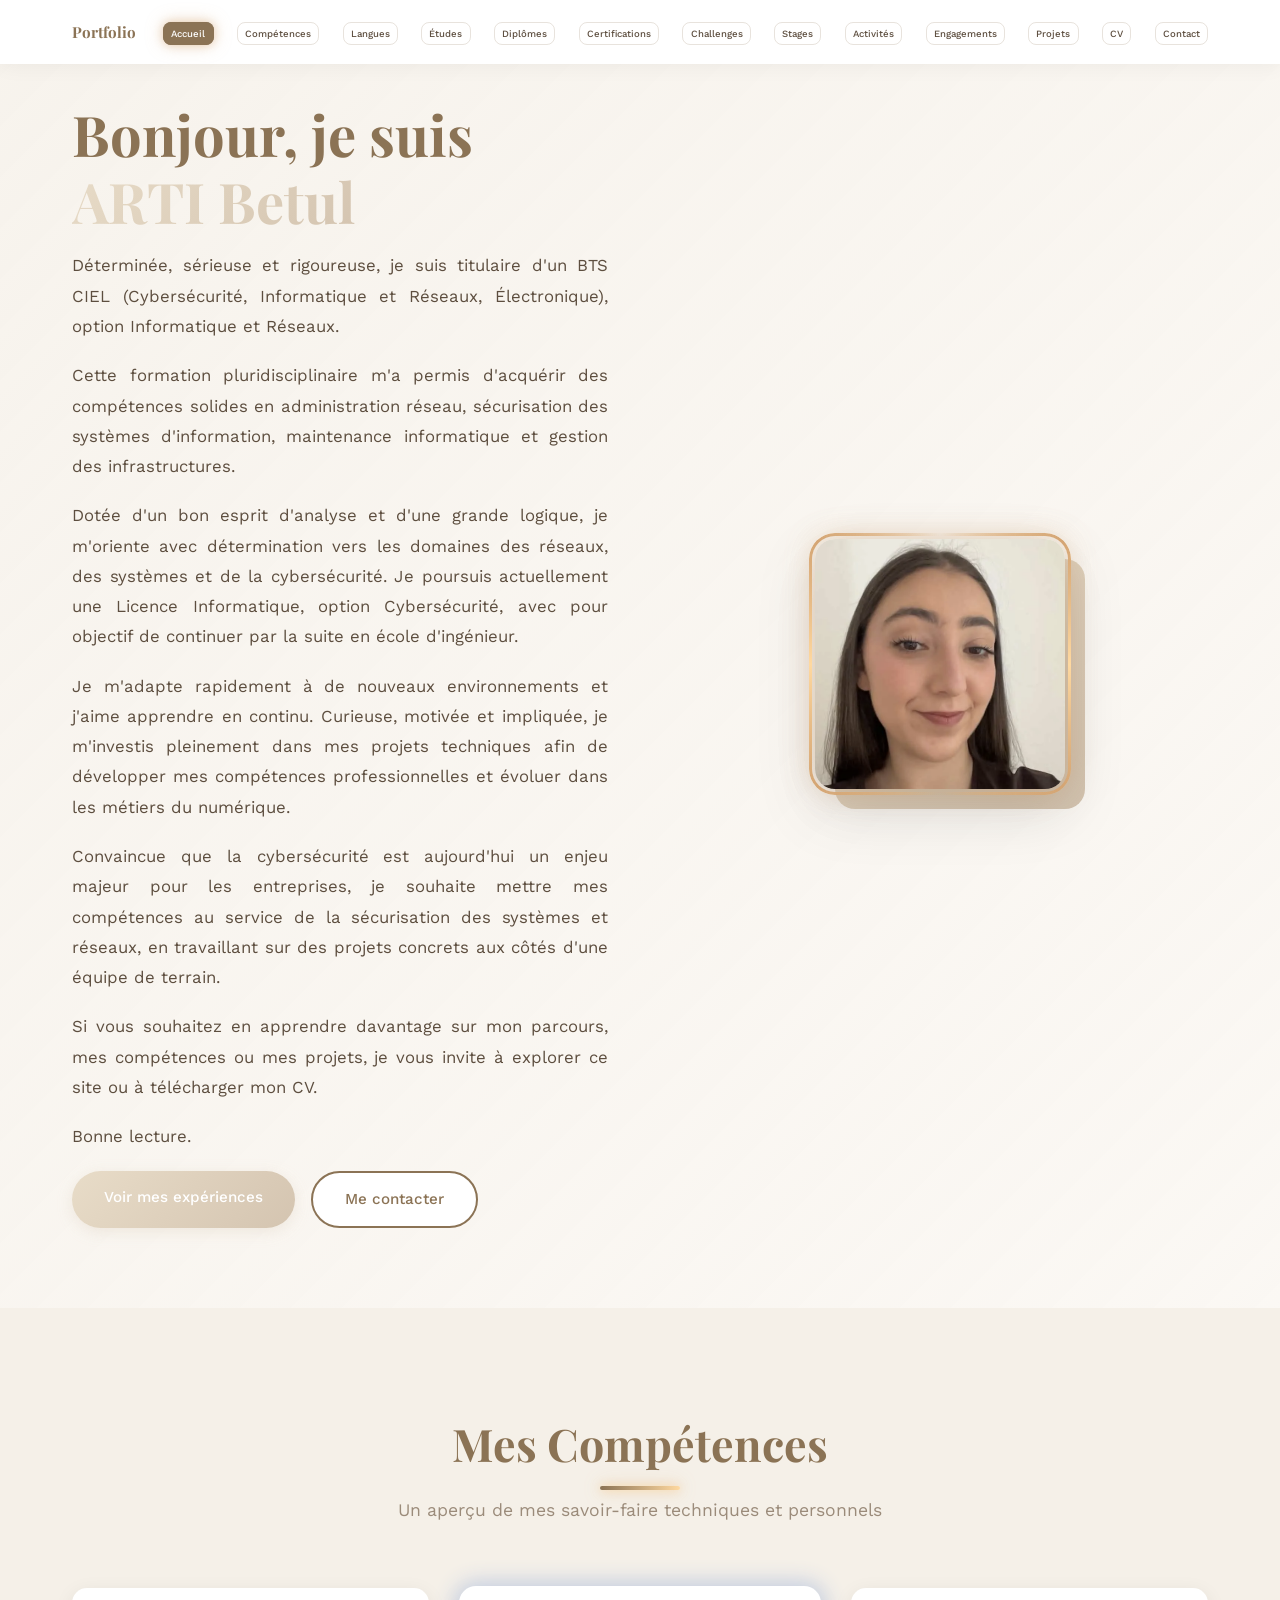
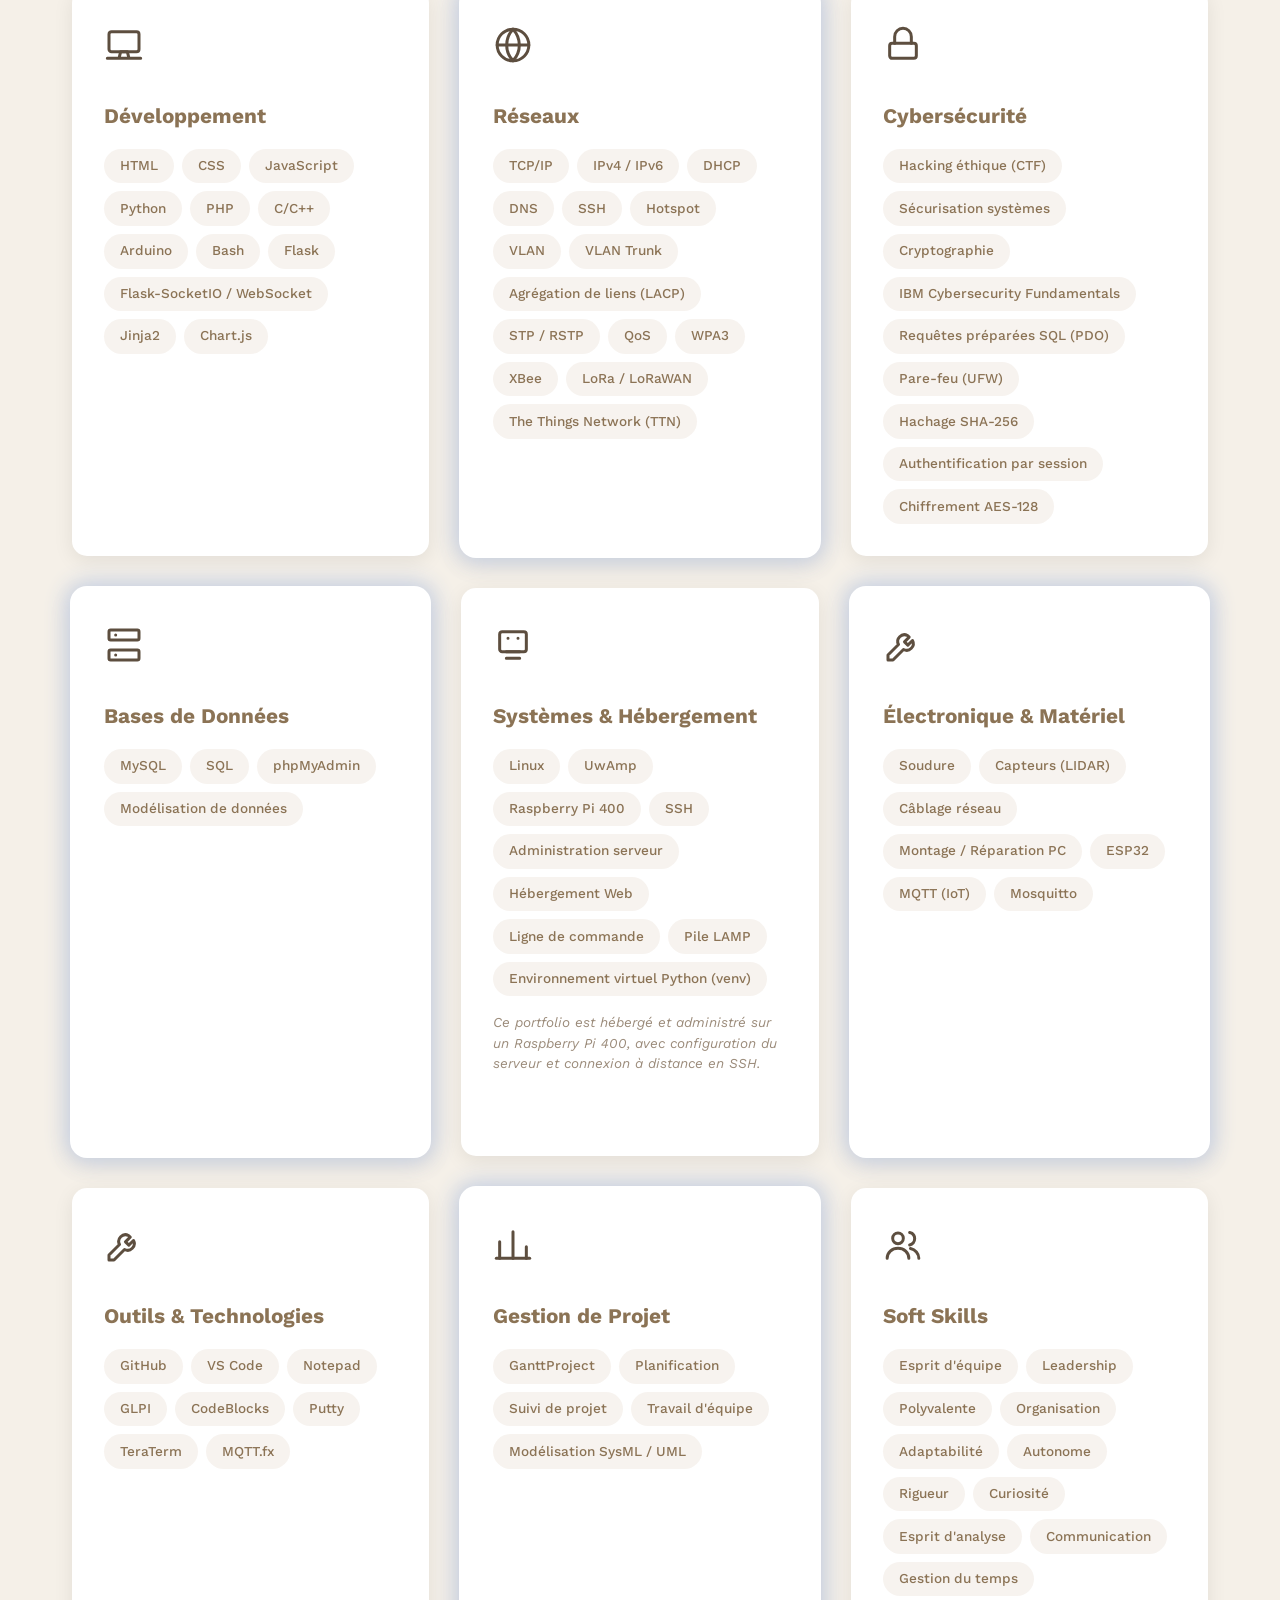
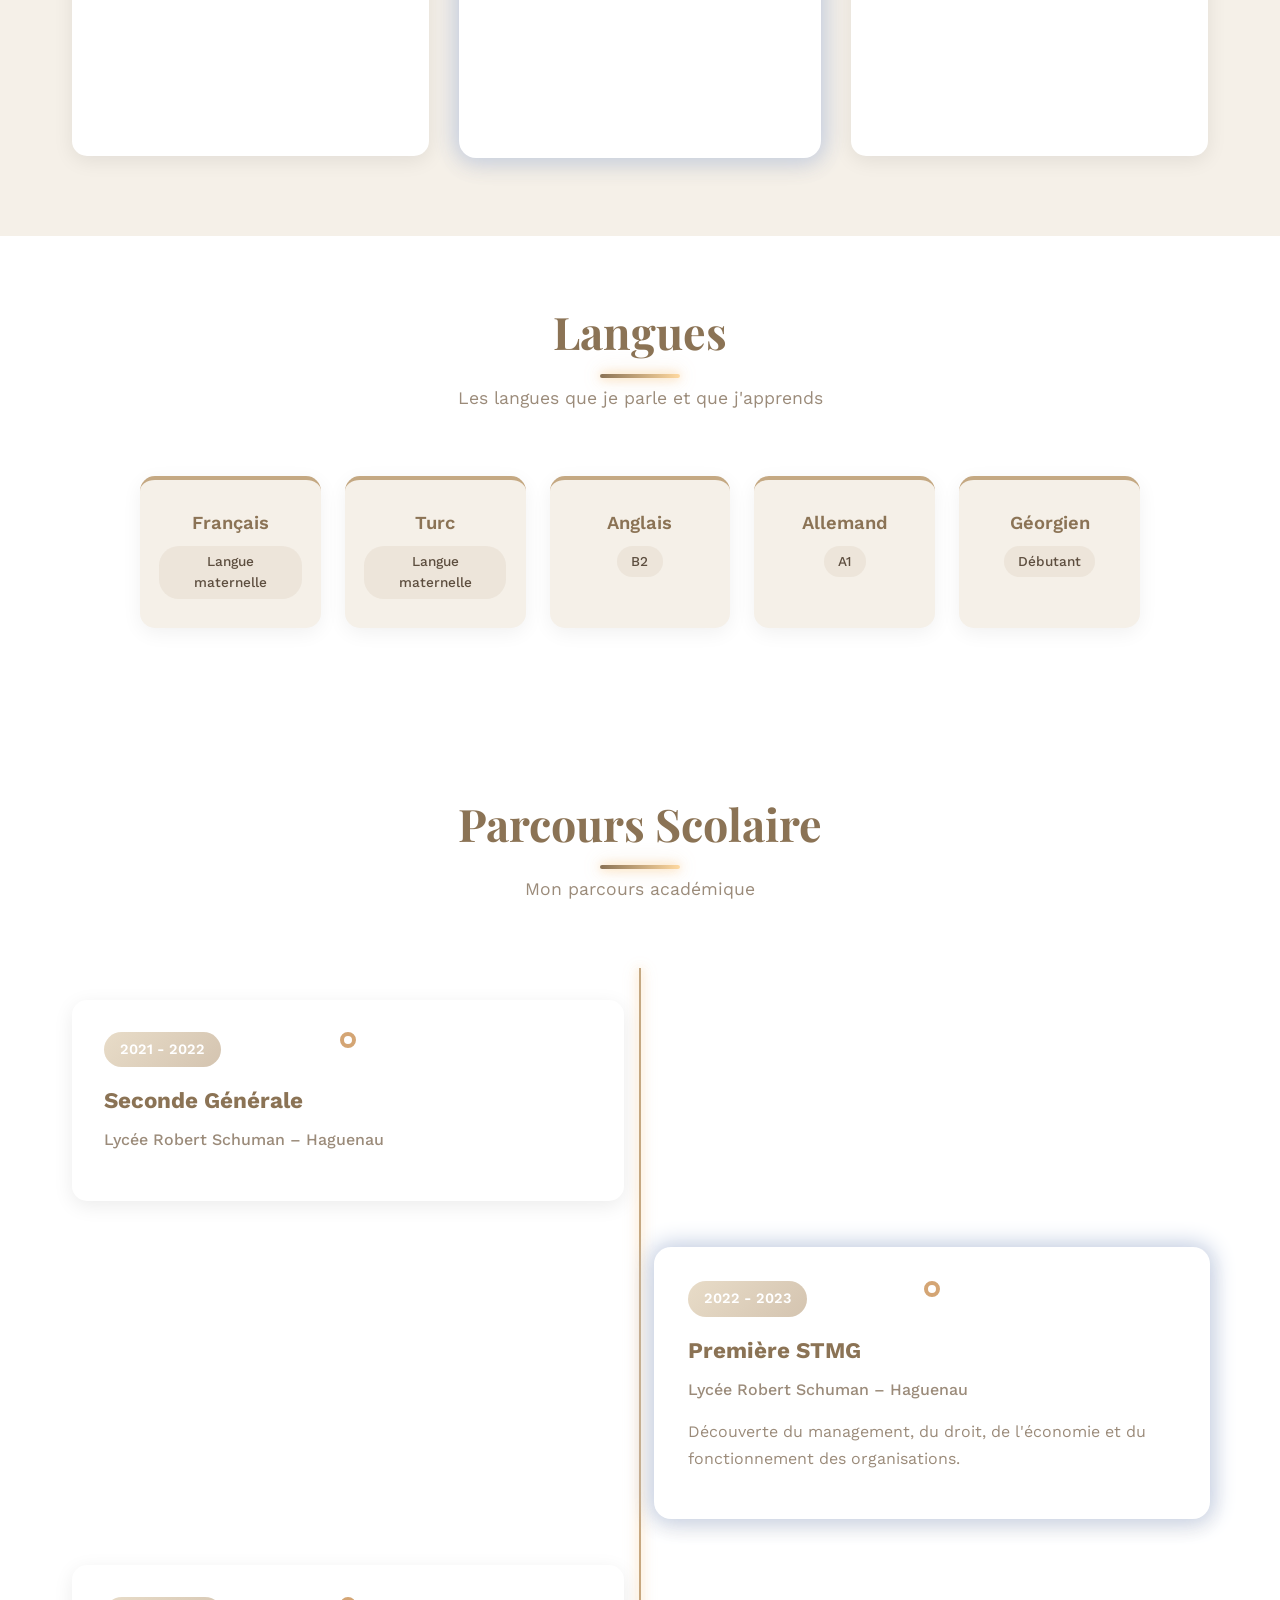
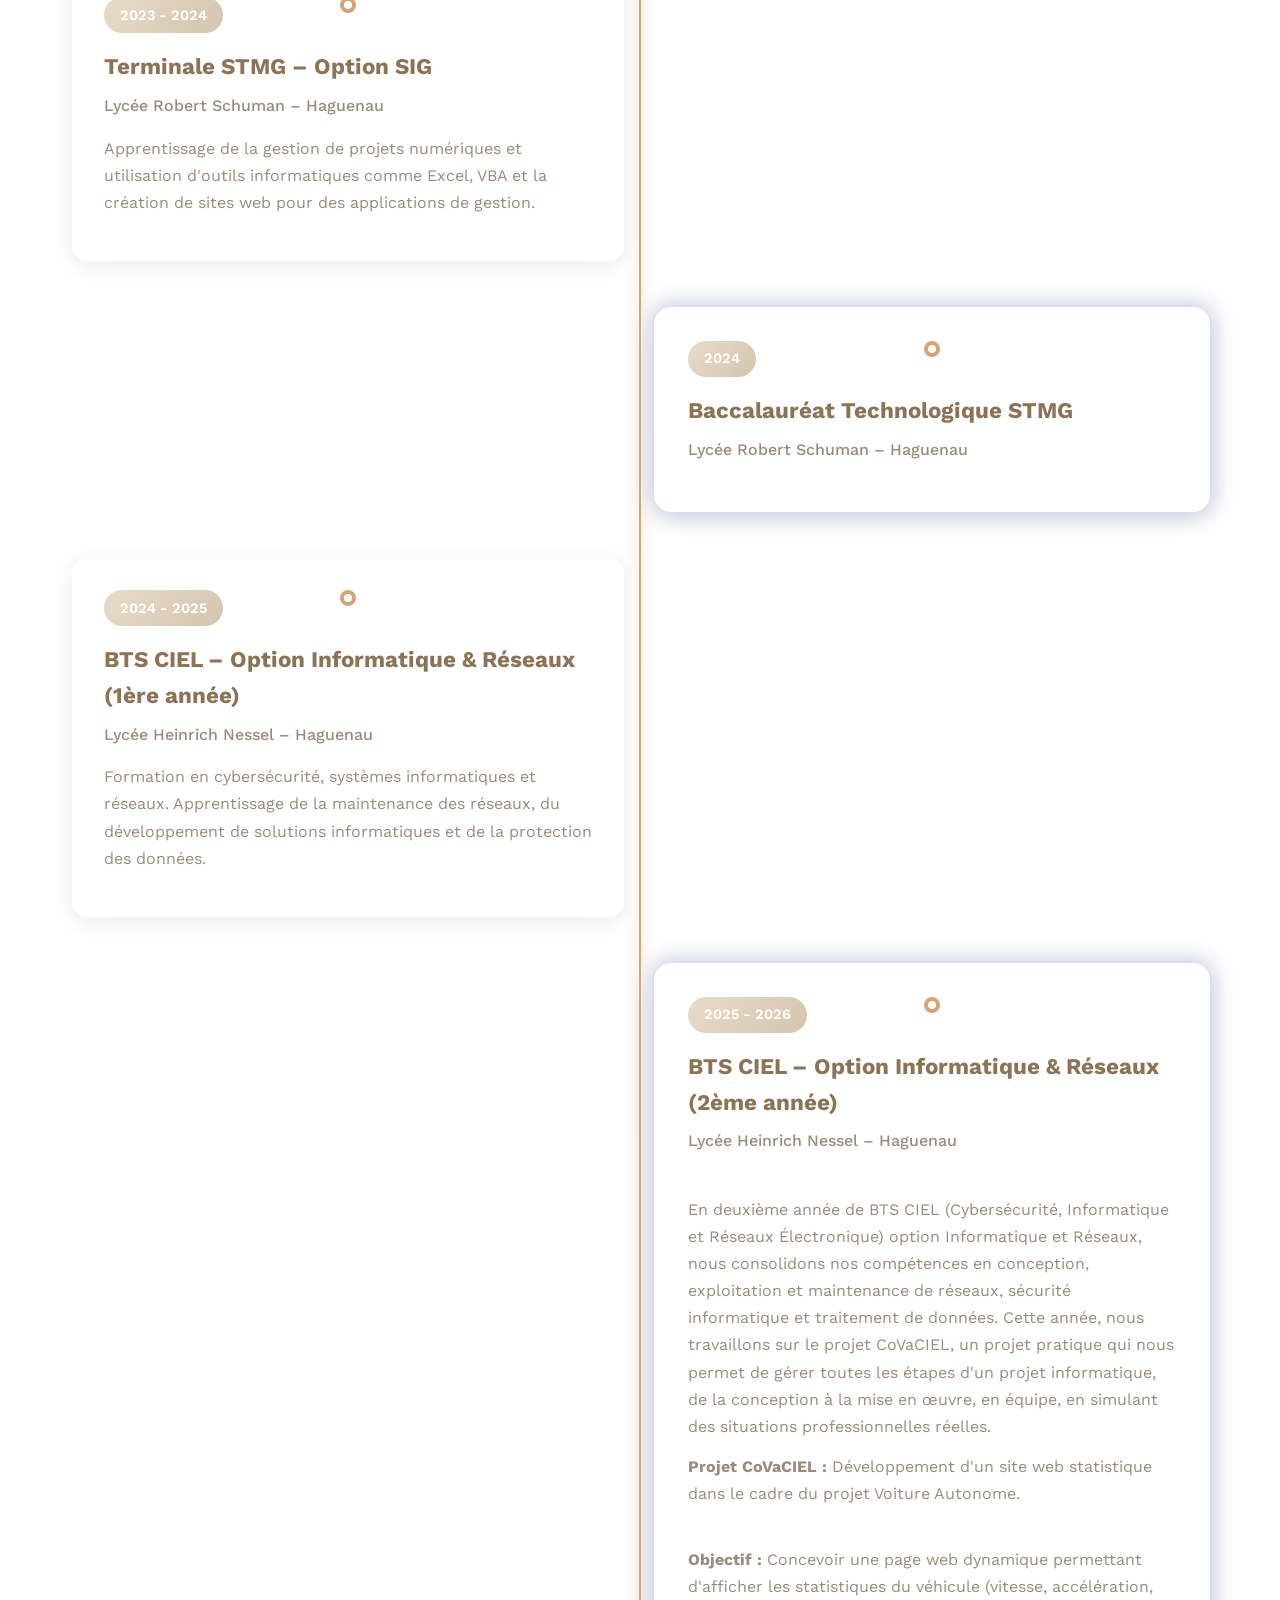
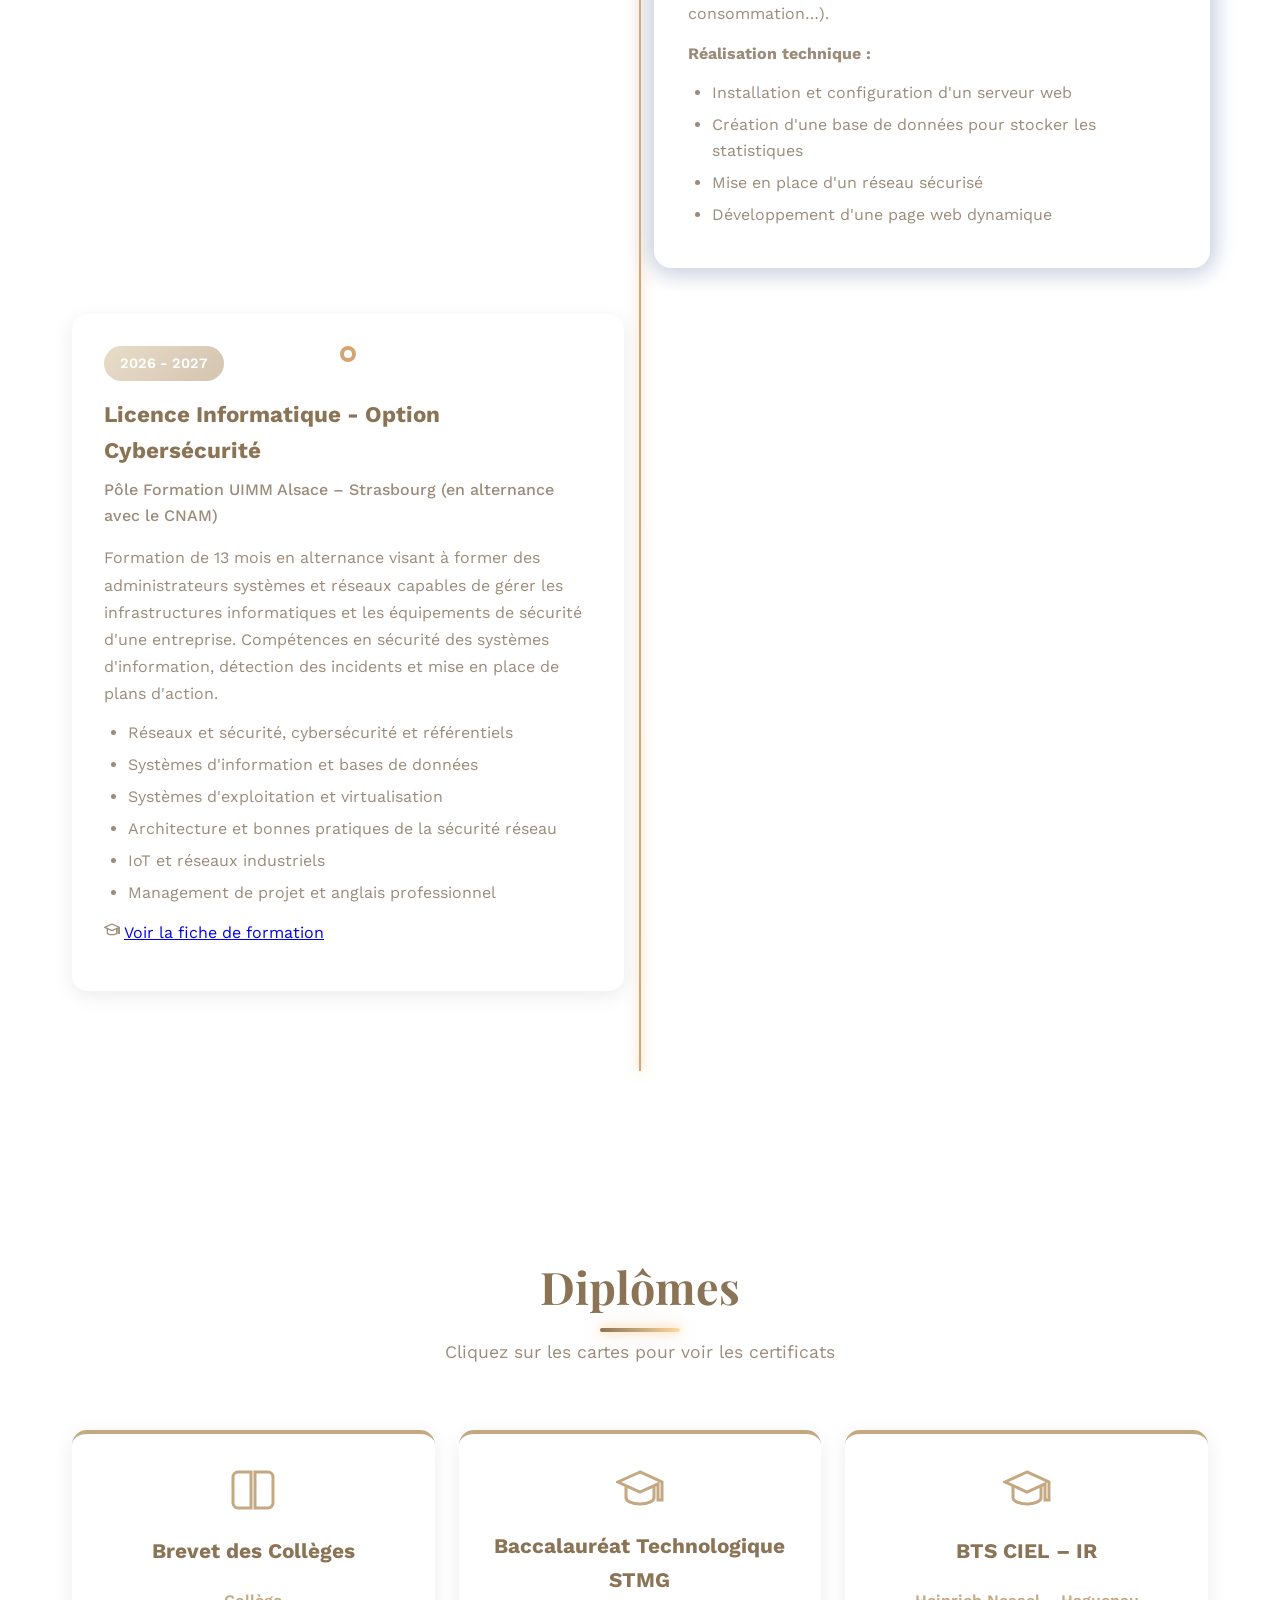
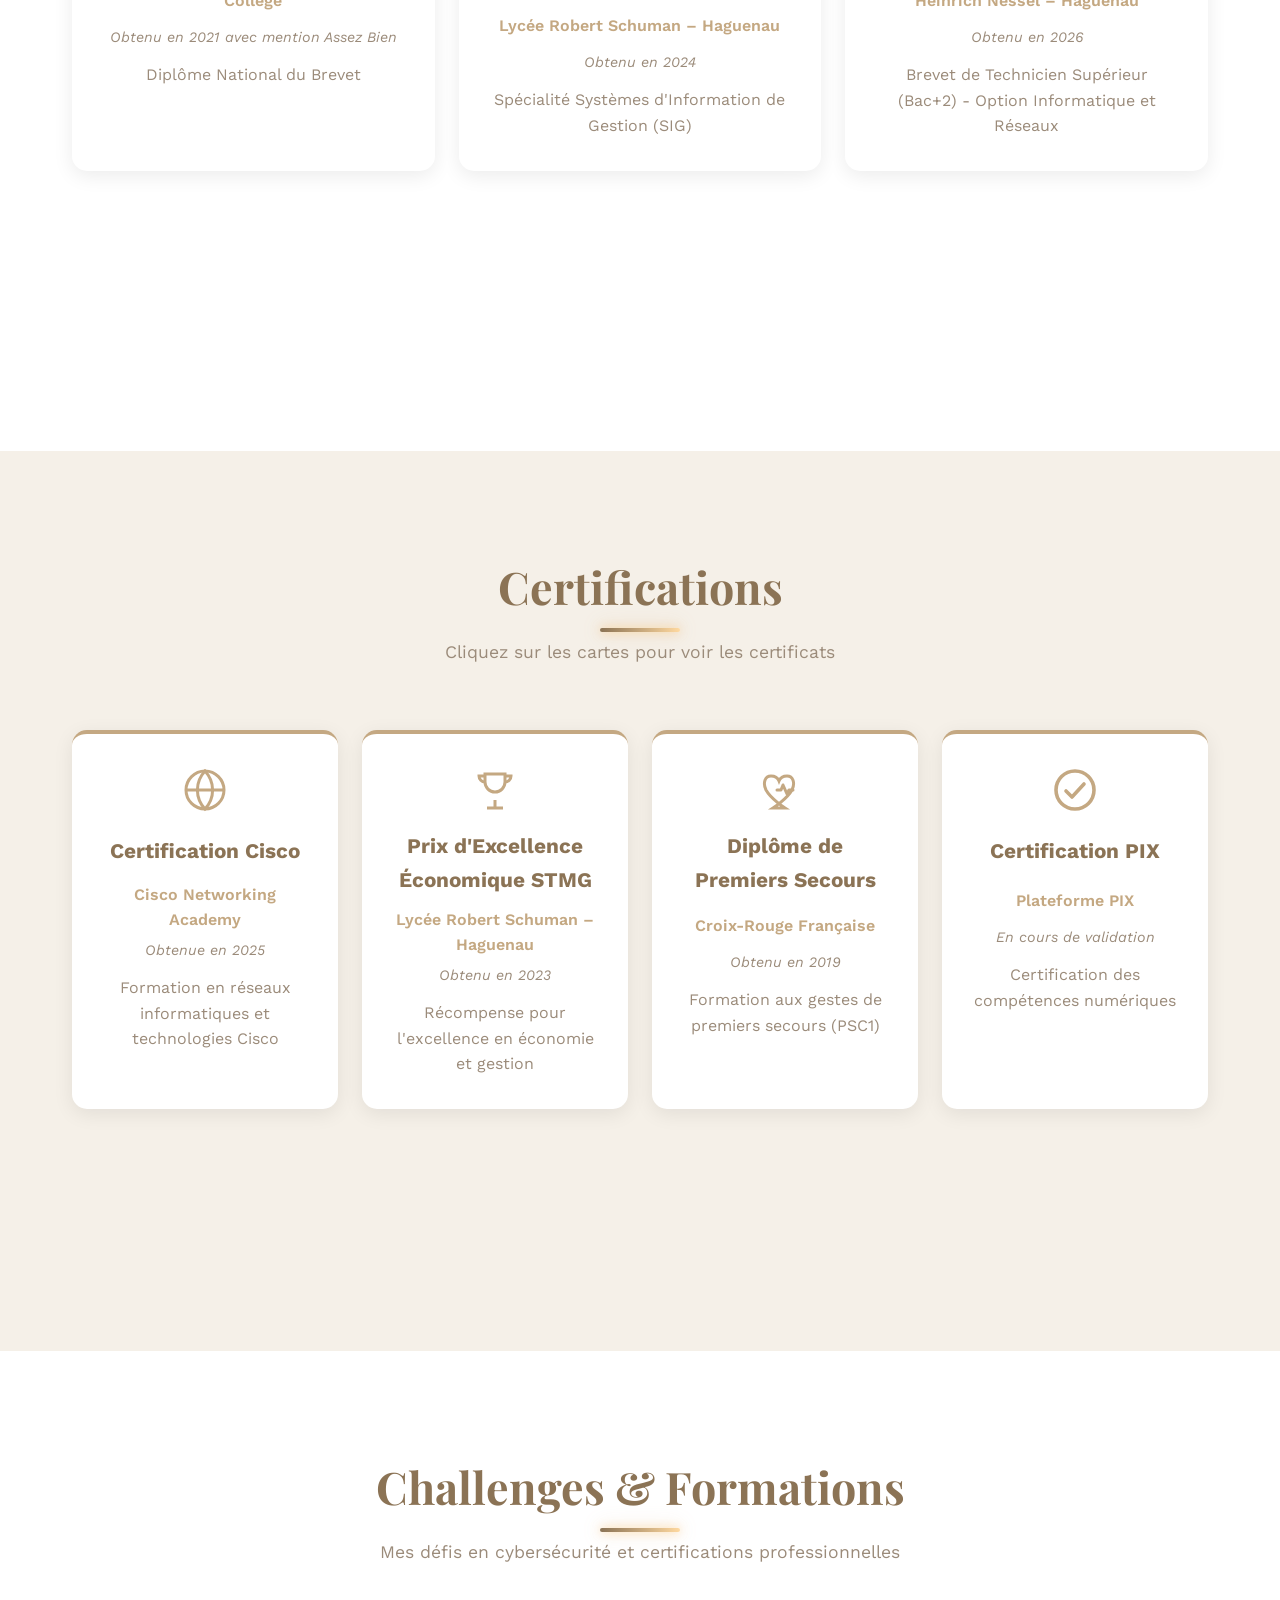
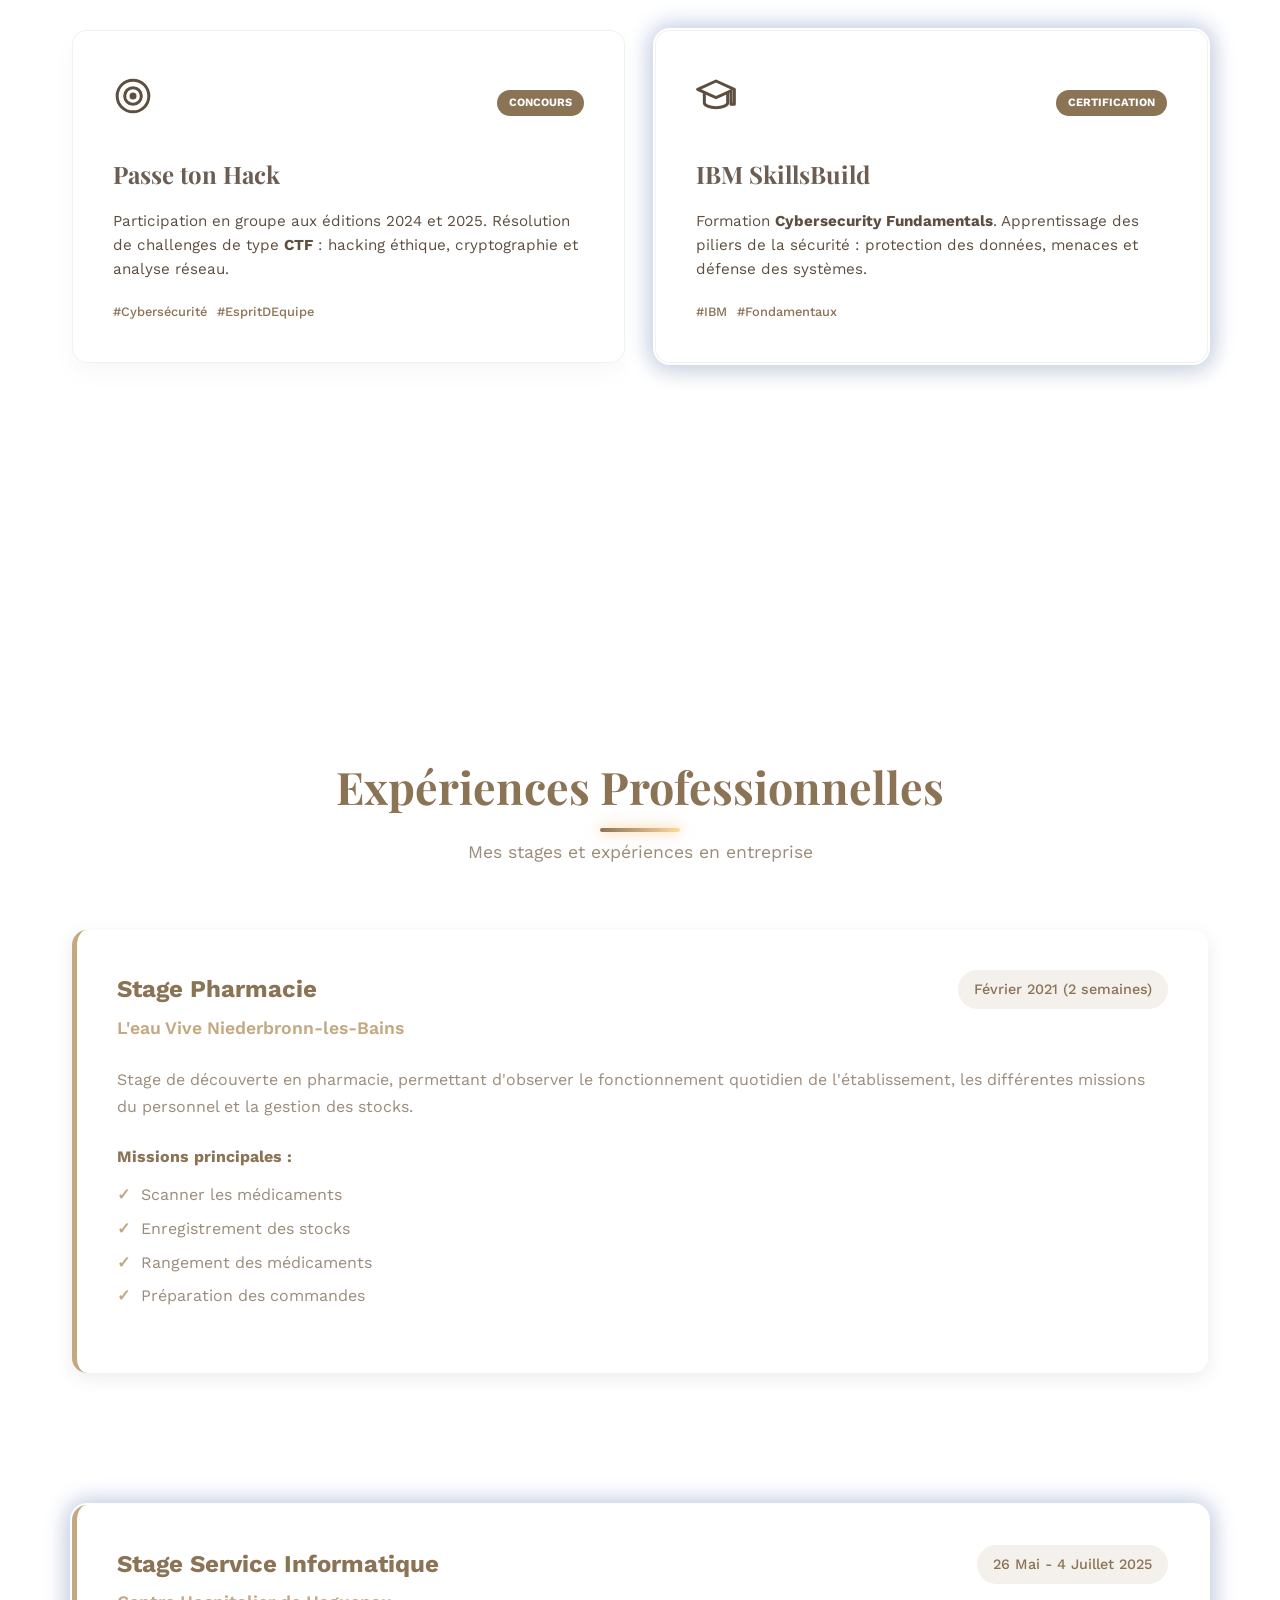
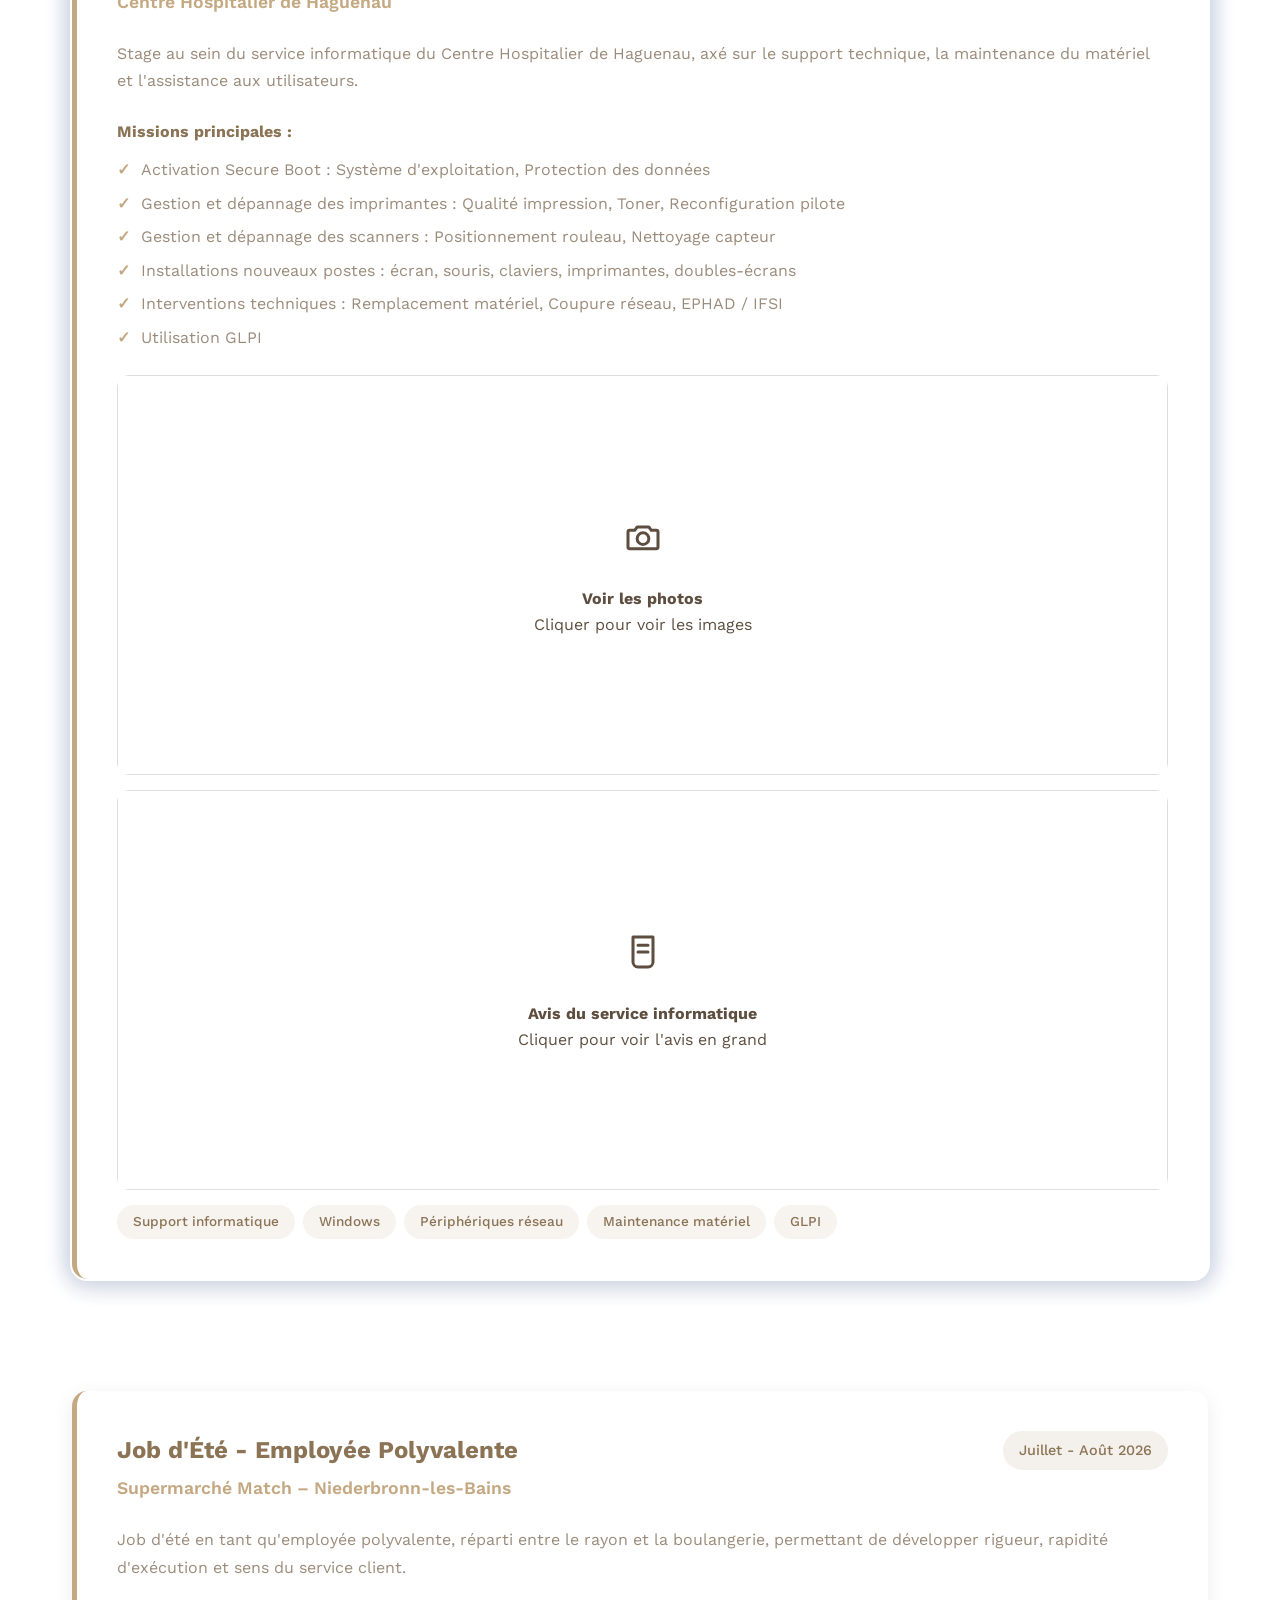
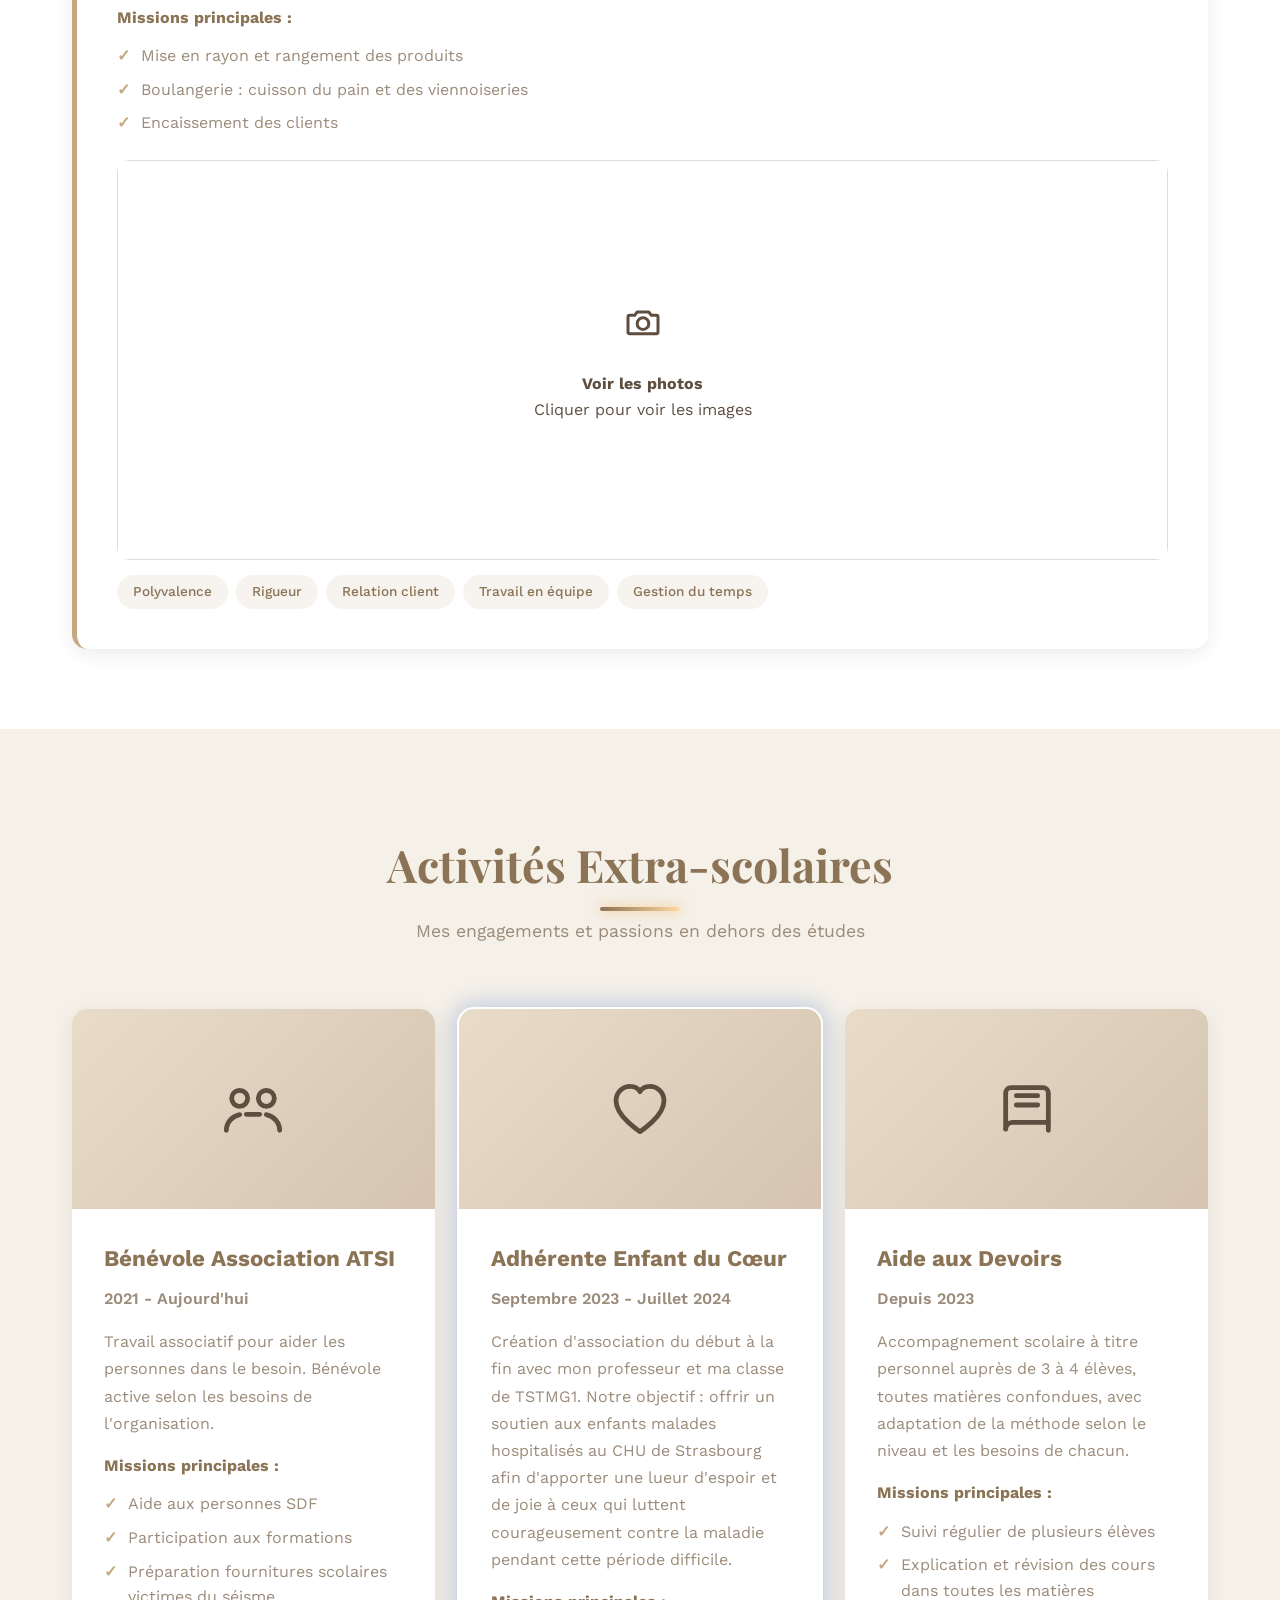
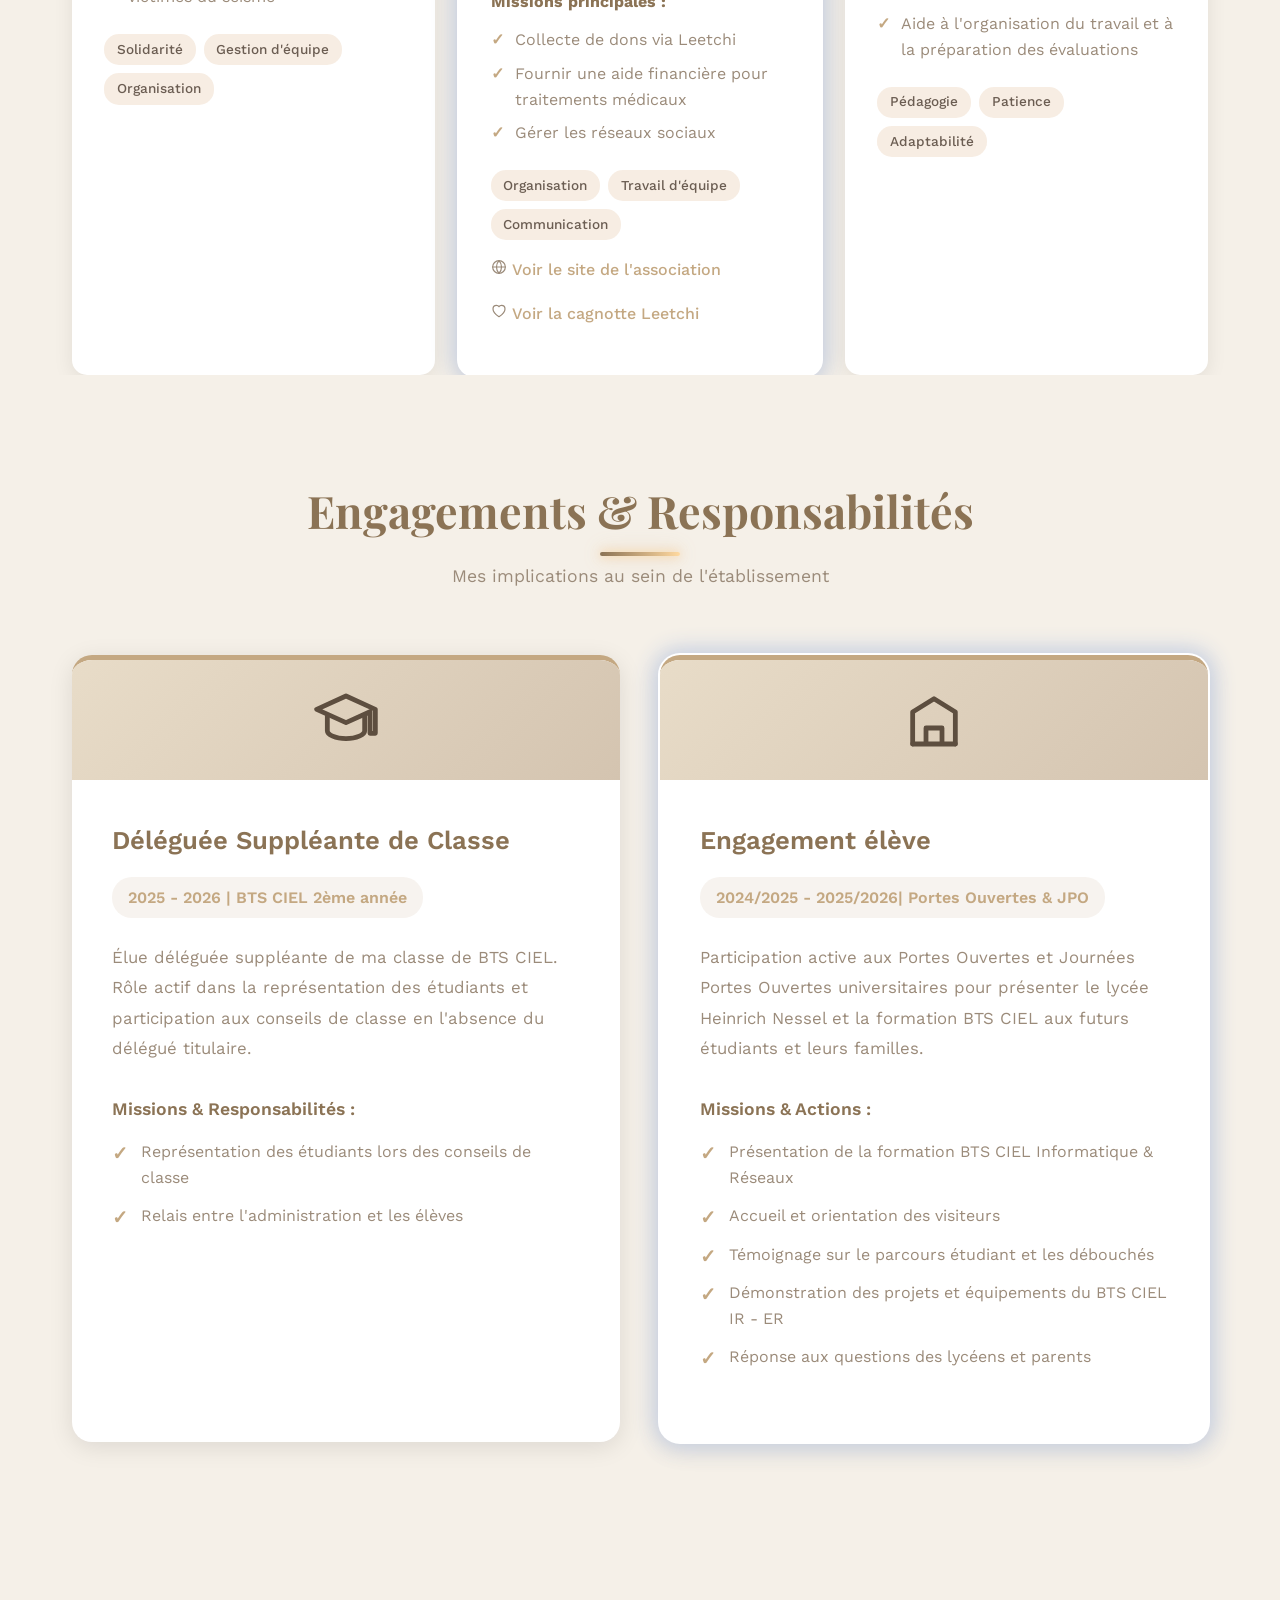
==== index.html @ de324fe0 "Update index.html" ====
<!DOCTYPE html>
<html lang="fr">
<head>
    <meta charset="UTF-8">
    <meta name="viewport" content="width=device-width, initial-scale=1.0">
    <title>Portfolio - ARTI Betul</title>
    <link href="https://fonts.googleapis.com/css2?family=Playfair+Display:wght@600;700&family=Work+Sans:wght@300;400;500;600&display=swap" rel="stylesheet">
    <link rel="stylesheet" href="style.css">
</head>
<body>
    <!-- PAGE D'ACCUEIL ANIMÉE -->
    <div id="welcome-screen">
        <div class="welcome-content">
            <h1 class="welcome-title">
                <span class="word">BIENVENUE</span>
                <span class="word">SUR</span>
                <span class="word">MON</span>
                <span class="word">PORTFOLIO</span>
            </h1>
            <div class="welcome-subtitle">
                <span class="subtitle-word">ARTI</span>
                <span class="subtitle-word">Betül</span>
            </div>
            <div class="welcome-role">
                <span class="role-text">Étudiante en Licence informatique - option Cybersécurité</span>
            </div>
            <div class="scroll-indicator">
                <span>Découvrir</span>
                <div class="arrow-down">↓</div>
            </div>
        </div>
        <div class="animated-bg">
            <div class="circle circle-1"></div>
            <div class="circle circle-2"></div>
            <div class="circle circle-3"></div>
        </div>
    </div>

    <!-- Navigation -->
    <nav>
        <div class="nav-container">
            <a href="#accueil" class="logo">Portfolio</a>
            <ul class="nav-links">
                <li><a href="#accueil">Accueil</a></li>
                <li><a href="#competences">Compétences</a></li>
                <li><a href="#langues">Langues</a></li>
                <li><a href="#etudes">Études</a></li>
                <li><a href="#diplomes">Diplômes</a></li>
                <li><a href="#certifications">Certifications</a></li>
                <li><a href="#challenges">Challenges</a></li>
                <li><a href="#stages">Stages</a></li>
                <li><a href="#activites">Activités</a></li>
                <li><a href="#engagements">Engagements</a></li>
                <li><a href="#projets">Projets</a></li>
                <li><a href="#cv">CV</a></li>
                <li><a href="#contact">Contact</a></li>
            </ul>
        </div>
    </nav>

 <!-- Section Accueil -->
    <section id="accueil">
        <div class="container">
            <div class="hero-content">
                <div class="hero-text">
                    <h1>Bonjour, je suis <span class="highlight">ARTI Betul</span></h1>
                    <p>Déterminée, sérieuse et rigoureuse, je suis titulaire d'un BTS CIEL (Cybersécurité, Informatique et Réseaux, Électronique), option Informatique et Réseaux.</p>
                    
                    <p>Cette formation pluridisciplinaire m'a permis d'acquérir des compétences solides en administration réseau, sécurisation des systèmes d'information, maintenance informatique et gestion des infrastructures.</p>
                    
                    <p>Dotée d'un bon esprit d'analyse et d'une grande logique, je m'oriente avec détermination vers les domaines des réseaux, des systèmes et de la cybersécurité. Je poursuis actuellement une Licence Informatique, option Cybersécurité, avec pour objectif de continuer par la suite en école d'ingénieur.</p>

                    <p>Je m'adapte rapidement à de nouveaux environnements et j'aime apprendre en continu. Curieuse, motivée et impliquée, je m'investis pleinement dans mes projets techniques afin de développer mes compétences professionnelles et évoluer dans les métiers du numérique.</p>
                    
                    <p>Convaincue que la cybersécurité est aujourd'hui un enjeu majeur pour les entreprises, je souhaite mettre mes compétences au service de la sécurisation des systèmes et réseaux, en travaillant sur des projets concrets aux côtés d'une équipe de terrain.</p>
                    
                    <p>Si vous souhaitez en apprendre davantage sur mon parcours, mes compétences ou mes projets, je vous invite à explorer ce site ou à télécharger mon CV.</p>
                    
                    <p>Bonne lecture.</p>

                    <div class="hero-buttons">
                        <a href="#stages" class="btn btn-primary">Voir mes expériences</a>
                        <a href="#contact" class="btn btn-secondary">Me contacter</a>
                    </div>
                </div>
                <div class="hero-image">
                    <div class="photo-container">
                        <img src="pp_new.png" alt="Photo de profil">
                    </div>
                </div>
            </div>
        </div>
    </section>

    <!-- Section Compétences -->
    <section id="competences">
        <div class="container">
            <div class="section-title">
                <h2>Mes Compétences</h2>
                <p>Un aperçu de mes savoir-faire techniques et personnels</p>
            </div>
            
            <!-- Compétences techniques -->
            <div class="competences-grid">
                <div class="competence-card">
                    <div class="competence-icon"><svg class="icon-inline" viewBox="0 0 24 24" width="1em" height="1em" fill="none" stroke="currentColor" stroke-width="1.8" stroke-linecap="round" stroke-linejoin="round" ><rect x="3" y="4" width="18" height="12" rx="1.5"/><path d="M2 20h20M9 20l1-4h4l1 4"/></svg></div>
                    <h3>Développement</h3>
                    <div class="skill-list">
                        <span class="skill-tag">HTML</span>
                        <span class="skill-tag">CSS</span>
                        <span class="skill-tag">JavaScript</span>
                        <span class="skill-tag">Python</span>
                        <span class="skill-tag">PHP</span>
                        <span class="skill-tag">C/C++</span>
                        <span class="skill-tag">Arduino</span>
                        <span class="skill-tag">Bash</span>
                        <span class="skill-tag">Flask</span>
                        <span class="skill-tag">Flask-SocketIO / WebSocket</span>
                        <span class="skill-tag">Jinja2</span>
                        <span class="skill-tag">Chart.js</span>
                    </div>
                </div>

                <div class="competence-card">
                    <div class="competence-icon"><svg class="icon-inline" viewBox="0 0 24 24" width="1em" height="1em" fill="none" stroke="currentColor" stroke-width="1.8" stroke-linecap="round" stroke-linejoin="round" ><circle cx="12" cy="12" r="9.5"/><path d="M2.5 12h19M12 2.5c2.5 2.7 3.8 6 3.8 9.5s-1.3 6.8-3.8 9.5c-2.5-2.7-3.8-6-3.8-9.5S9.5 5.2 12 2.5Z"/></svg></div>
                    <h3>Réseaux</h3>
                    <div class="skill-list">
                        <span class="skill-tag">TCP/IP</span>
                        <span class="skill-tag">IPv4 / IPv6</span>
                        <span class="skill-tag">DHCP</span>
                        <span class="skill-tag">DNS</span>
                        <span class="skill-tag">SSH</span>
                        <span class="skill-tag">Hotspot</span>
                        <span class="skill-tag">VLAN</span>
                        <span class="skill-tag">VLAN Trunk</span>
                        <span class="skill-tag">Agrégation de liens (LACP)</span>
                        <span class="skill-tag">STP / RSTP</span>
                        <span class="skill-tag">QoS</span>
                        <span class="skill-tag">WPA3</span>
                        <span class="skill-tag">XBee</span>
                        <span class="skill-tag">LoRa / LoRaWAN</span>
                        <span class="skill-tag">The Things Network (TTN)</span>
                    </div>
                </div>

                <div class="competence-card">
                    <div class="competence-icon"><svg class="icon-inline" viewBox="0 0 24 24" width="1em" height="1em" fill="none" stroke="currentColor" stroke-width="1.8" stroke-linecap="round" stroke-linejoin="round" ><rect x="4" y="11" width="16" height="9" rx="1.5"/><path d="M7 11V7a5 5 0 0 1 10 0v4"/></svg></div>
                    <h3>Cybersécurité</h3>
                    <div class="skill-list">
                        <span class="skill-tag">Hacking éthique (CTF)</span>
                        <span class="skill-tag">Sécurisation systèmes</span>
                        <span class="skill-tag">Cryptographie</span>
                        <span class="skill-tag">IBM Cybersecurity Fundamentals</span>
                        <span class="skill-tag">Requêtes préparées SQL (PDO)</span>
                        <span class="skill-tag">Pare-feu (UFW)</span>
                        <span class="skill-tag">Hachage SHA-256</span>
                        <span class="skill-tag">Authentification par session</span>
                        <span class="skill-tag">Chiffrement AES-128</span>
                    </div>
                </div>

                <div class="competence-card">
                    <div class="competence-icon"><svg class="icon-inline" viewBox="0 0 24 24" width="1em" height="1em" fill="none" stroke="currentColor" stroke-width="1.8" stroke-linecap="round" stroke-linejoin="round" ><rect x="3" y="3" width="18" height="6" rx="1"/><rect x="3" y="15" width="18" height="6" rx="1"/><path d="M7 6h.01M7 18h.01"/></svg></div>
                    <h3>Bases de Données</h3>
                    <div class="skill-list">
                        <span class="skill-tag">MySQL</span>
                        <span class="skill-tag">SQL</span>
                        <span class="skill-tag">phpMyAdmin</span>
                        <span class="skill-tag">Modélisation de données</span>
                    </div>
                </div>

                <div class="competence-card">
                    <div class="competence-icon"><svg class="icon-inline" viewBox="0 0 24 24" width="1em" height="1em" fill="none" stroke="currentColor" stroke-width="1.8" stroke-linecap="round" stroke-linejoin="round" ><rect x="4" y="4" width="16" height="12" rx="1.5"/><path d="M8 20h8M9 8h.01M15 8h.01M8 16h8"/></svg></div>
                    <h3>Systèmes & Hébergement</h3>
                    <div class="skill-list">
                        <span class="skill-tag">Linux</span>
						<span class="skill-tag">UwAmp</span>
                        <span class="skill-tag">Raspberry Pi 400</span>
                        <span class="skill-tag">SSH</span>
                        <span class="skill-tag">Administration serveur</span>
                        <span class="skill-tag">Hébergement Web</span>
                        <span class="skill-tag">Ligne de commande</span>
                        <span class="skill-tag">Pile LAMP</span>
                        <span class="skill-tag">Environnement virtuel Python (venv)</span>
                    </div>
                    <p class="competence-note">Ce portfolio est hébergé et administré sur un Raspberry Pi 400, avec configuration du serveur et connexion à distance en SSH.</p>
                </div>

                <div class="competence-card">
                    <div class="competence-icon"><svg class="icon-inline" viewBox="0 0 24 24" width="1em" height="1em" fill="none" stroke="currentColor" stroke-width="1.8" stroke-linecap="round" stroke-linejoin="round" ><path d="M14.7 6.3a4 4 0 0 0-5.4 5.4L3 18v3h3l6.3-6.3a4 4 0 0 0 5.4-5.4l-2.8 2.8-2-2 2.8-2.8Z"/></svg></div>
                    <h3>Électronique & Matériel</h3>
                    <div class="skill-list">
                        <span class="skill-tag">Soudure</span>
                        <span class="skill-tag">Capteurs (LIDAR)</span>
                        <span class="skill-tag">Câblage réseau</span>
                        <span class="skill-tag">Montage / Réparation PC</span>
                        <span class="skill-tag">ESP32</span>
                        <span class="skill-tag">MQTT (IoT)</span>
                        <span class="skill-tag">Mosquitto</span>
                    </div>
                </div>

                <div class="competence-card">
                    <div class="competence-icon"><svg class="icon-inline" viewBox="0 0 24 24" width="1em" height="1em" fill="none" stroke="currentColor" stroke-width="1.8" stroke-linecap="round" stroke-linejoin="round" ><path d="M14.7 6.3a4 4 0 0 0-5.4 5.4L3 18v3h3l6.3-6.3a4 4 0 0 0 5.4-5.4l-2.8 2.8-2-2 2.8-2.8Z"/></svg></div>
                    <h3>Outils & Technologies</h3>
                    <div class="skill-list">
                        <span class="skill-tag">GitHub</span>
                        <span class="skill-tag">VS Code</span>
                        <span class="skill-tag">Notepad</span>
                        <span class="skill-tag">GLPI</span>
						<span class="skill-tag">CodeBlocks</span>
                        <span class="skill-tag">Putty</span>
                        <span class="skill-tag">TeraTerm</span>
                        <span class="skill-tag">MQTT.fx</span>
                    </div>
                </div>

                <div class="competence-card">
                    <div class="competence-icon"><svg class="icon-inline" viewBox="0 0 24 24" width="1em" height="1em" fill="none" stroke="currentColor" stroke-width="1.8" stroke-linecap="round" stroke-linejoin="round" ><path d="M4 20V10M12 20V4M20 20v-7"/><path d="M2 20h20"/></svg></div>
                    <h3>Gestion de Projet</h3>
                    <div class="skill-list">
                        <span class="skill-tag">GanttProject</span>
                        <span class="skill-tag">Planification</span>
                        <span class="skill-tag">Suivi de projet</span>
                        <span class="skill-tag">Travail d'équipe</span>
                        <span class="skill-tag">Modélisation SysML / UML</span>
                    </div>
                </div>

                <div class="competence-card">
                    <div class="competence-icon"><svg class="icon-inline" viewBox="0 0 24 24" width="1em" height="1em" fill="none" stroke="currentColor" stroke-width="1.8" stroke-linecap="round" stroke-linejoin="round" ><circle cx="9" cy="8" r="3.2"/><path d="M2.5 20c0-3.5 2.9-6 6.5-6s6.5 2.5 6.5 6"/><path d="M16 4.5c1.8.4 3 2 3 3.8 0 1.7-1.2 3.3-3 3.7M21.5 20c0-3-2.2-5.3-5-5.9"/></svg></div>
                    <h3>Soft Skills</h3>
                    <div class="skill-list">
                        <span class="skill-tag">Esprit d'équipe</span>
                        <span class="skill-tag">Leadership</span>
                        <span class="skill-tag">Polyvalente</span>
                        <span class="skill-tag">Organisation</span>
                        <span class="skill-tag">Adaptabilité</span>
                        <span class="skill-tag">Autonome</span>
                        <span class="skill-tag">Rigueur</span>
                        <span class="skill-tag">Curiosité</span>
                        <span class="skill-tag">Esprit d'analyse</span>
                        <span class="skill-tag">Communication</span>
                        <span class="skill-tag">Gestion du temps</span>
                    </div>
                </div>

            </div>
        </div>
    </section>

    <!-- Section Langues -->
    <section id="langues">
        <div class="container">
            <div class="section-title">
                <h2>Langues</h2>
                <p>Les langues que je parle et que j'apprends</p>
            </div>
            <div class="langues-grid">
                <div class="langue-card">
                    <div class="langue-nom">Français</div>
                    <span class="langue-niveau">Langue maternelle</span>
                </div>
                <div class="langue-card">
                    <div class="langue-nom">Turc</div>
                    <span class="langue-niveau">Langue maternelle</span>
                </div>
                <div class="langue-card">
                    <div class="langue-nom">Anglais</div>
                    <span class="langue-niveau">B2</span>
                </div>
                <div class="langue-card">
                    <div class="langue-nom">Allemand</div>
                    <span class="langue-niveau">A1</span>
                </div>
                <div class="langue-card">
                    <div class="langue-nom">Géorgien</div>
                    <span class="langue-niveau">Débutant</span>
                </div>
            </div>
        </div>
    </section>

    <!-- Section Études & Diplômes -->
<section id="etudes">
    <div class="container">
        <div class="section-title">
            <h2>Parcours Scolaire</h2>
            <p>Mon parcours académique </p>
        </div>

        <div class="timeline">

            <!-- Seconde -->
            <div class="timeline-item">
                <div class="timeline-content">
                    <div class="timeline-dot"></div>
                    <span class="timeline-year">2021 - 2022</span>
                    <h3>Seconde Générale</h3>
                    <h4>Lycée Robert Schuman – Haguenau</h4>
                </div>
            </div>

            <!-- Première STMG -->
            <div class="timeline-item">
                <div class="timeline-content">
                    <div class="timeline-dot"></div>
                    <span class="timeline-year">2022 - 2023</span>
                    <h3>Première STMG</h3>
                    <h4>Lycée Robert Schuman – Haguenau</h4>
                    <p>Découverte du management, du droit, de l'économie et du fonctionnement des organisations.</p>
                </div>
            </div>

            <!-- Terminale SIG -->
            <div class="timeline-item">
                <div class="timeline-content">
                    <div class="timeline-dot"></div>
                    <span class="timeline-year">2023 - 2024</span>
                    <h3>Terminale STMG – Option SIG</h3>
                    <h4>Lycée Robert Schuman – Haguenau</h4>
                    <p>
                        Apprentissage de la gestion de projets numériques et utilisation d'outils informatiques 
                        comme Excel, VBA et la création de sites web pour des applications de gestion.
                    </p>
                </div>
            </div>

            <!-- Bac -->
            <div class="timeline-item">
                <div class="timeline-content">
                    <div class="timeline-dot"></div>
                    <span class="timeline-year">2024</span>
                    <h3>Baccalauréat Technologique STMG</h3>
                    <h4>Lycée Robert Schuman – Haguenau</h4>
                </div>
            </div>

            <!-- BTS CIEL 1 -->
            <div class="timeline-item">
                <div class="timeline-content">
                    <div class="timeline-dot"></div>
                    <span class="timeline-year">2024 - 2025</span>
                    <h3>BTS CIEL – Option Informatique & Réseaux (1ère année)</h3>
                    <h4>Lycée Heinrich Nessel – Haguenau</h4>
                    <p>
                        Formation en cybersécurité, systèmes informatiques et réseaux. Apprentissage de la maintenance
                        des réseaux, du développement de solutions informatiques et de la protection des données.
                    </p>
                </div>
            </div>

            <!-- BTS CIEL 2 + PROJET -->
            <div class="timeline-item">
                <div class="timeline-content">
                    <div class="timeline-dot"></div>
                    <span class="timeline-year">2025 - 2026</span>
                    <h3>BTS CIEL – Option Informatique & Réseaux (2ème année)</h3>
                    <h4>Lycée Heinrich Nessel – Haguenau</h4>
					<br>
					<p>En deuxième année de BTS CIEL (Cybersécurité, Informatique et Réseaux Électronique) option Informatique et Réseaux, nous consolidons nos compétences en conception, exploitation et maintenance de réseaux, sécurité informatique et traitement de données. Cette année, nous travaillons sur le projet CoVaCIEL, un projet pratique qui nous permet de gérer toutes les étapes d'un projet informatique, de la conception à la mise en œuvre, en équipe, en simulant des situations professionnelles réelles.

</p>

                    <p><strong>Projet CoVaCIEL :</strong> Développement d'un site web statistique dans le cadre du projet Voiture Autonome.</p>

                 <br>   <p><strong>Objectif :</strong> Concevoir une page web dynamique permettant d'afficher les statistiques du véhicule (vitesse, accélération, consommation…).</p>

                    <p><strong>Réalisation technique :</strong></p>
                    <ul>
                        <li>Installation et configuration d'un serveur web</li>
                        <li>Création d'une base de données pour stocker les statistiques</li>
                        <li>Mise en place d'un réseau sécurisé</li>
                        <li>Développement d'une page web dynamique</li>
                    </ul>

                  
                </div>
            </div>

            <!-- Licence Informatique Cybersécurité -->
            <div class="timeline-item">
                <div class="timeline-content">
                    <div class="timeline-dot"></div>
                    <span class="timeline-year">2026 - 2027</span>
                    <h3>Licence Informatique - Option Cybersécurité</h3>
                    <h4>Pôle Formation UIMM Alsace – Strasbourg (en alternance avec le CNAM)</h4>
                    <p>
                        Formation de 13 mois en alternance visant à former des administrateurs systèmes et réseaux capables de gérer les infrastructures informatiques et les équipements de sécurité d'une entreprise. Compétences en sécurité des systèmes d'information, détection des incidents et mise en place de plans d'action.
                    </p>
                    <ul>
                        <li>Réseaux et sécurité, cybersécurité et référentiels</li>
                        <li>Systèmes d'information et bases de données</li>
                        <li>Systèmes d'exploitation et virtualisation</li>
                        <li>Architecture et bonnes pratiques de la sécurité réseau</li>
                        <li>IoT et réseaux industriels</li>
                        <li>Management de projet et anglais professionnel</li>
                    </ul>
                    <p style="margin-top: 0.8rem;">
                        <svg class="icon-inline" viewBox="0 0 24 24" width="1em" height="1em" fill="none" stroke="currentColor" stroke-width="1.8" stroke-linecap="round" stroke-linejoin="round"><path d="M12 3 1 8l11 5 9-4.09V17h2V8L12 3Z"/><path d="M5 10.5V16c0 1.5 3 3 7 3s7-1.5 7-3v-5.5" stroke-linecap="round"/></svg> <a href="https://www.formation-industries-alsace.fr/formations/licence-informatique-option-cybersecurite" target="_blank">Voir la fiche de formation</a>
                    </p>
                </div>
            </div>

        </div>
    </div>
</section>

	   <!-- Section Diplômes -->
<section id="diplomes">
    <div class="container">
        <div class="section-title">
            <h2>Diplômes</h2>
            <p>Cliquez sur les cartes pour voir les certificats</p>
        </div>
        <div class="diplomes-grid">
            
            <!-- Brevet (sans photo, sans flip) -->
            <div class="diplome-card">
                <div class="diplome-icon"><svg viewBox="0 0 24 24" width="48" height="48" fill="none" stroke="var(--secondary)" stroke-width="1.5"><path d="M2 5.5A2.5 2.5 0 0 1 4.5 3H11v18H4.5A2.5 2.5 0 0 1 2 18.5v-13Z"/><path d="M22 5.5A2.5 2.5 0 0 0 19.5 3H13v18h6.5a2.5 2.5 0 0 0 2.5-2.5v-13Z"/></svg></div>
                <div class="diplome-content">
                    <h3>Brevet des Collèges</h3>
                    <p class="diplome-etablissement">Collège</p>
                    <p class="diplome-date">Obtenu en 2021 avec mention Assez Bien</p>
                    <p class="diplome-description">Diplôme National du Brevet</p>
                </div>
            </div>

            <!-- Bac (sans flip) -->
            <div class="diplome-card">
                <div class="diplome-icon"><svg viewBox="0 0 24 24" width="48" height="48" fill="none" stroke="var(--secondary)" stroke-width="1.5"><path d="M12 3 1 8l11 5 9-4.09V17h2V8L12 3Z"/><path d="M5 10.5V16c0 1.5 3 3 7 3s7-1.5 7-3v-5.5" stroke-linecap="round"/></svg></div>
                <div class="diplome-content">
                    <h3>Baccalauréat Technologique STMG</h3>
                    <p class="diplome-etablissement">Lycée Robert Schuman – Haguenau</p>
                    <p class="diplome-date">Obtenu en 2024</p>
                    <p class="diplome-description">Spécialité Systèmes d'Information de Gestion (SIG)</p>
                </div>
            </div>

            <!-- BTS CIEL (sans flip) -->
            <div class="diplome-card">
                <div class="diplome-icon"><svg viewBox="0 0 24 24" width="48" height="48" fill="none" stroke="var(--secondary)" stroke-width="1.5"><path d="M12 3 1 8l11 5 9-4.09V17h2V8L12 3Z"/><path d="M5 10.5V16c0 1.5 3 3 7 3s7-1.5 7-3v-5.5" stroke-linecap="round"/></svg></div>
                <div class="diplome-content">
                    <h3 style="white-space: nowrap;">BTS CIEL – IR</h3>
                    <p class="diplome-etablissement">Heinrich Nessel – Haguenau</p>
                    <p class="diplome-date">Obtenu en 2026</p>
                    <p class="diplome-description">Brevet de Technicien Supérieur (Bac+2) - Option Informatique et Réseaux</p>
                </div>
            </div>

        </div>
    </div>
</section>

	

<!-- Section Certifications -->
<section id="certifications">
    <div class="container">
        <div class="section-title">
            <h2>Certifications</h2>
            <p>Cliquez sur les cartes pour voir les certificats</p>
        </div>
        <div class="diplomes-grid">
            
            <!-- Cisco (sans flip) -->
            <div class="diplome-card">
                <div class="diplome-icon"><svg viewBox="0 0 24 24" width="48" height="48" fill="none" stroke="var(--secondary)" stroke-width="1.5"><circle cx="12" cy="12" r="9.5"/><path d="M2.5 12h19M12 2.5c2.5 2.7 3.8 6 3.8 9.5s-1.3 6.8-3.8 9.5c-2.5-2.7-3.8-6-3.8-9.5S9.5 5.2 12 2.5Z"/></svg></div>
                <div class="diplome-content">
                    <h3>Certification Cisco</h3>
                    <p class="diplome-etablissement">Cisco Networking Academy</p>
                    <p class="diplome-date">Obtenue en 2025</p>
                    <p class="diplome-description">Formation en réseaux informatiques et technologies Cisco</p>
                </div>
            </div>

            <!-- Prix d'Excellence (sans flip, photo visible directement) -->
            <div class="diplome-card">
                <div class="diplome-icon"><svg viewBox="0 0 24 24" width="48" height="48" fill="none" stroke="var(--secondary)" stroke-width="1.5"><path d="M8 21h8M12 17v4M7 4h10v4a5 5 0 0 1-10 0V4Z"/><path d="M7 5H4a3 3 0 0 0 3 3M17 5h3a3 3 0 0 1-3 3"/></svg></div>
                <div class="diplome-content">
                    <h3>Prix d'Excellence Économique STMG</h3>
                    <p class="diplome-etablissement">Lycée Robert Schuman – Haguenau</p>
                    <p class="diplome-date">Obtenu en 2023</p>
                    <p class="diplome-description">Récompense pour l'excellence en économie et gestion</p>
                </div>
            </div>

            <!-- PSC1 (sans flip, photo visible directement) -->
            <div class="diplome-card">
                <div class="diplome-icon"><svg viewBox="0 0 24 24" width="48" height="48" fill="none" stroke="var(--secondary)" stroke-width="1.5"><path d="M12 21s-7-4.5-9.5-9C.8 8.4 2 5 5 5c2 0 3.5 1.3 4 2.5C9.5 6.3 11 5 13 5c3 0 4.2 3.4 2.5 7-2.5 4.5-9.5 9-9.5 9Z"/><path d="M8 12h2l1-2.5L13 14l1-2h2" stroke-linecap="round" stroke-linejoin="round"/></svg></div>
                <div class="diplome-content">
                    <h3>Diplôme de Premiers Secours</h3>
                    <p class="diplome-etablissement">Croix-Rouge Française</p>
                    <p class="diplome-date">Obtenu en 2019</p>
                    <p class="diplome-description">Formation aux gestes de premiers secours (PSC1)</p>
                </div>
            </div>

            <!-- PIX (sans flip, photo visible directement) -->
            <div class="diplome-card">
                <div class="diplome-icon"><svg viewBox="0 0 24 24" width="48" height="48" fill="none" stroke="var(--secondary)" stroke-width="1.8"><circle cx="12" cy="12" r="9.5"/><path d="M7.5 12.5 10.5 15.5 16.5 9" stroke-linecap="round" stroke-linejoin="round"/></svg></div>
                <div class="diplome-content">
                    <h3>Certification PIX</h3>
                    <p class="diplome-etablissement">Plateforme PIX</p>
                    <p class="diplome-date">En cours de validation</p>
                    <p class="diplome-description">Certification des compétences numériques</p>
                </div>
            </div>
            
        </div>
    </div>
</section>
	
		
<!-- Section Challenges -->
<section id="challenges">
    <div class="container">
        <div class="section-title">
            <h2>Challenges & Formations</h2>
            <p>Mes défis en cybersécurité et certifications professionnelles</p>
        </div>

        <div class="cyber-container">
            <div class="cyber-box challenge-card">
                <div class="cyber-header">
                    <span class="cyber-icon"><svg class="icon-inline" viewBox="0 0 24 24" width="1em" height="1em" fill="none" stroke="currentColor" stroke-width="1.8" stroke-linecap="round" stroke-linejoin="round" ><circle cx="12" cy="12" r="9.5"/><circle cx="12" cy="12" r="5"/><circle cx="12" cy="12" r="1.2" fill="currentColor"/></svg></span>
                    <span class="cyber-tag">Concours</span>
                </div>
                <h3>Passe ton Hack</h3>
                <p>Participation en groupe aux éditions 2024 et 2025. Résolution de challenges de type <strong>CTF</strong> : hacking éthique, cryptographie et analyse réseau.</p>
                <div class="cyber-footer">
                    <span>#Cybersécurité</span>
                    <span>#EspritDEquipe</span>
                </div>
            </div>

            <div class="cyber-box formation-card">
                <div class="cyber-header">
                    <span class="cyber-icon"><svg class="icon-inline" viewBox="0 0 24 24" width="1em" height="1em" fill="none" stroke="currentColor" stroke-width="1.8" stroke-linecap="round" stroke-linejoin="round"><path d="M12 3 1 8l11 5 9-4.09V17h2V8L12 3Z"/><path d="M5 10.5V16c0 1.5 3 3 7 3s7-1.5 7-3v-5.5" stroke-linecap="round"/></svg></span>
                    <span class="cyber-tag ibm">Certification</span>
                </div>
                <h3>IBM SkillsBuild</h3>
                <p>Formation <strong>Cybersecurity Fundamentals</strong>. Apprentissage des piliers de la sécurité : protection des données, menaces et défense des systèmes.</p>
                <div class="cyber-footer">
                    <span>#IBM</span>
                    <span>#Fondamentaux</span>
                </div>
            </div>
        </div>
    </div>
</section>

    <!-- Section Stages -->
    <section id="stages">
        <div class="container">
            <div class="section-title">
                <h2>Expériences Professionnelles</h2>
                <p>Mes stages et expériences en entreprise</p>
            </div>
            <div class="stages-list">
                <div class="stage-card">
                    <div class="stage-header">
                        <div class="stage-title">
                            <h3>Stage Pharmacie</h3>
                            <p class="stage-company">L'eau Vive Niederbronn-les-Bains</p>
                        </div>
                        <div class="stage-period">Février 2021 (2 semaines)</div>
                    </div>
                    <p class="stage-description">
                        Stage de découverte en pharmacie, permettant d'observer le fonctionnement quotidien de l'établissement, les différentes missions du personnel et la gestion des stocks.
                    </p>
                    <div class="stage-missions">
                        <h4>Missions principales :</h4>
                        <ul>
                            <li>Scanner les médicaments</li>
                            <li>Enregistrement des stocks</li>
                            <li>Rangement des médicaments</li>
                            <li>Préparation des commandes</li>
                        </ul>
                    </div>
                </div>

<section class="stage-section">
    <div class="stage-card">
        <div class="stage-header">
            <div class="stage-title">
                <h3>Stage Service Informatique</h3>
                <p class="stage-company">Centre Hospitalier de Haguenau</p>
            </div>
            <div class="stage-period">26 Mai - 4 Juillet 2025</div>
        </div>
        
        <p class="stage-description">
            Stage au sein du service informatique du Centre Hospitalier de Haguenau, axé sur le support technique, la maintenance du matériel et l'assistance aux utilisateurs.
        </p>
        
        <div class="stage-missions">
            <h4>Missions principales :</h4>
            <ul>
                <li>Activation Secure Boot : Système d'exploitation, Protection des données</li>
                <li>Gestion et dépannage des imprimantes : Qualité impression, Toner, Reconfiguration pilote</li>
                <li>Gestion et dépannage des scanners : Positionnement rouleau, Nettoyage capteur</li>
                <li>Installations nouveaux postes : écran, souris, claviers, imprimantes, doubles-écrans</li>
                <li>Interventions techniques : Remplacement matériel, Coupure réseau, EPHAD / IFSI</li>
                <li>Utilisation GLPI</li>
            </ul>
        </div>

        <div class="stage-card-flip" onclick="this.classList.toggle('flipped')">
            <div class="stage-flip-inner">
                <div class="stage-flip-front">
                    <div class="flip-prompt">
                        <span class="icon"><svg class="icon-inline" viewBox="0 0 24 24" width="1em" height="1em" fill="none" stroke="currentColor" stroke-width="1.8" stroke-linecap="round" stroke-linejoin="round" ><path d="M4 8h3l1.5-2h7L17 8h3a1 1 0 0 1 1 1v9a1 1 0 0 1-1 1H4a1 1 0 0 1-1-1V9a1 1 0 0 1 1-1Z"/><circle cx="12" cy="13" r="3.5"/></svg></span>
                        <h4>Voir les photos</h4>
                        <p>Cliquer pour voir les images</p>
                    </div>
                </div>
                <div class="stage-flip-back">
                    <div class="photo-real-size-row">
                        <img src="hopital_hag.jpg" alt="Hôpital">
                        <img src="organisation_dspi.jpg" alt="Organisation">
                        <img src="repar_central.jpg" alt="Réparation">
                        <img src="service_secureboot.jpg" alt="Service">
                        <img src="dep_imprimante.jpg" alt="Imprimante">
                        <img src="rep_scanner.jpg" alt="Scanner">
                        <img src="double_ecran.jpg" alt="Installation">
                        <img src="reseaux.jpg" alt="Réseau">
                        <img src="rep_pc.jpg" alt="Maintenance PC">
                    </div>
                </div>
            </div>
        </div>

        <div class="stage-card-flip" onclick="this.classList.toggle('flipped')">
            <div class="stage-flip-inner">
                <div class="stage-flip-front">
                    <div class="flip-prompt">
                        <span class="icon"><svg class="icon-inline" viewBox="0 0 24 24" width="1em" height="1em" fill="none" stroke="currentColor" stroke-width="1.8" stroke-linecap="round" stroke-linejoin="round" ><path d="M6 3h12v15a3 3 0 0 1-3 3H9a3 3 0 0 1-3-3V3Z"/><path d="M9 8h6M9 12h6"/></svg></span>
                        <h4>Avis du service informatique</h4>
                        <p>Cliquer pour voir l'avis en grand</p>
                    </div>
                </div>
                <div class="stage-flip-back">
                    <img src="avis_stage.jpg" alt="Avis" class="img-avis-real">
                </div>
            </div>
        </div>

        <div class="stage-competences">
            <span class="skill-tag">Support informatique</span>
            <span class="skill-tag">Windows</span>
            <span class="skill-tag">Périphériques réseau</span>
            <span class="skill-tag">Maintenance matériel</span>
            <span class="skill-tag">GLPI</span>
        </div>
    </div>
</section>

                <div class="stage-card">
                    <div class="stage-header">
                        <div class="stage-title">
                            <h3>Job d'Été - Employée Polyvalente</h3>
                            <p class="stage-company">Supermarché Match – Niederbronn-les-Bains</p>
                        </div>
                        <div class="stage-period">Juillet - Août 2026</div>
                    </div>
                    <p class="stage-description">
                        Job d'été en tant qu'employée polyvalente, réparti entre le rayon et la boulangerie, permettant de développer rigueur, rapidité d'exécution et sens du service client.
                    </p>
                    <div class="stage-missions">
                        <h4>Missions principales :</h4>
                        <ul>
                            <li>Mise en rayon et rangement des produits</li>
                            <li>Boulangerie : cuisson du pain et des viennoiseries</li>
                            <li>Encaissement des clients</li>
                        </ul>
                    </div>

                    <div class="stage-card-flip" onclick="this.classList.toggle('flipped')">
                        <div class="stage-flip-inner">
                            <div class="stage-flip-front">
                                <div class="flip-prompt">
                                    <span class="icon"><svg class="icon-inline" viewBox="0 0 24 24" width="1em" height="1em" fill="none" stroke="currentColor" stroke-width="1.8" stroke-linecap="round" stroke-linejoin="round" ><path d="M4 8h3l1.5-2h7L17 8h3a1 1 0 0 1 1 1v9a1 1 0 0 1-1 1H4a1 1 0 0 1-1-1V9a1 1 0 0 1 1-1Z"/><circle cx="12" cy="13" r="3.5"/></svg></span>
                                    <h4>Voir les photos</h4>
                                    <p>Cliquer pour voir les images</p>
                                </div>
                            </div>
                            <div class="stage-flip-back">
                                <div class="photo-real-size-row">
                                    <img src="match_1.png" alt="Match - Rayon">
                                    <img src="match_2.jpg" alt="Match - Rayon">
                                    <img src="match_3.jpg" alt="Match - Boulangerie">
                                    <img src="match_4.png" alt="Match - Rayon">
                                    <img src="match_5.png" alt="Match - Rayon">
                                    <img src="match_6.jpg" alt="Match - Caisse">
                                    <img src="match_7.jpg" alt="Match">
                                    <img src="match_8.jpg" alt="Match">
                                    <img src="match_9.jpg" alt="Match">
                                    <img src="match_10.jpg" alt="Match">
                                    <img src="match_11.jpg" alt="Match">
                                </div>
                            </div>
                        </div>
                    </div>

                    <div class="stage-competences">
                        <span class="skill-tag">Polyvalence</span>
                        <span class="skill-tag">Rigueur</span>
                        <span class="skill-tag">Relation client</span>
                        <span class="skill-tag">Travail en équipe</span>
                        <span class="skill-tag">Gestion du temps</span>
                    </div>
                </div>

            </div>
        </div>
    </section>

    <!-- Section Activités Extra-scolaires -->
    <section id="activites">
        <div class="container">
            <div class="section-title">
                <h2>Activités Extra-scolaires</h2>
                <p>Mes engagements et passions en dehors des études</p>
            </div>
            <div class="activites-grid">
                <div class="activite-card">
                    <div class="activite-image"><svg class="icon-inline" viewBox="0 0 24 24" width="1em" height="1em" fill="none" stroke="currentColor" stroke-width="1.8" stroke-linecap="round" stroke-linejoin="round" ><circle cx="7" cy="8" r="3"/><circle cx="17" cy="8" r="3"/><path d="M2 20c0-3 2.2-5.3 5-5.9M22 20c0-3-2.2-5.3-5-5.9"/><path d="M9.5 14h5"/></svg></div>
                    <div class="activite-content">
                        <h3>Bénévole Association ATSI</h3>
                        <p class="activite-role">2021 - Aujourd'hui</p>
                        <p>Travail associatif pour aider les personnes dans le besoin. Bénévole active selon les besoins de l'organisation.</p>
                        <div class="stage-missions">
                            <h4>Missions principales :</h4>
                            <ul>
                                <li>Aide aux personnes SDF</li>
                                <li>Participation aux formations</li>
                                <li>Préparation fournitures scolaires victimes du séisme</li>
                            </ul>
                        </div>
                        <div class="activite-badges">
                            <span class="badge">Solidarité</span>
                            <span class="badge">Gestion d'équipe</span>
                            <span class="badge">Organisation</span>
                        </div>
                    </div>
                </div>

                <div class="activite-card">
                    <div class="activite-image"><svg class="icon-inline" viewBox="0 0 24 24" width="1em" height="1em" fill="none" stroke="currentColor" stroke-width="1.8" stroke-linecap="round" stroke-linejoin="round" ><path d="M12 20.5S3 14.8 3 8.9C3 5.8 5.4 3.5 8.3 3.5c1.8 0 3.2 1 3.7 2 0.5-1 1.9-2 3.7-2 2.9 0 5.3 2.3 5.3 5.4 0 5.9-9 11.6-9 11.6Z"/></svg></div>
                    <div class="activite-content">
                        <h3>Adhérente Enfant du Cœur</h3>
                        <p class="activite-role">Septembre 2023 - Juillet 2024</p>
                        <p>Création d'association du début à la fin avec mon professeur et ma classe de TSTMG1. Notre objectif : offrir un soutien aux enfants malades hospitalisés au CHU de Strasbourg afin d'apporter une lueur d'espoir et de joie à ceux qui luttent courageusement contre la maladie pendant cette période difficile.</p>
                        <div class="stage-missions">
                            <h4>Missions principales :</h4>
                            <ul>
                                <li>Collecte de dons via Leetchi</li>
                                <li>Fournir une aide financière pour traitements médicaux</li>
                                <li>Gérer les réseaux sociaux</li>
                            </ul>
                        </div>
                        <div class="activite-badges">
                            <span class="badge">Organisation</span>
                            <span class="badge">Travail d'équipe</span>
                            <span class="badge">Communication</span>
                        </div>
                        <p style="margin-top: 1rem;">
                            <svg class="icon-inline" viewBox="0 0 24 24" width="1em" height="1em" fill="none" stroke="currentColor" stroke-width="1.8" stroke-linecap="round" stroke-linejoin="round" ><circle cx="12" cy="12" r="9.5"/><path d="M2.5 12h19M12 2.5c2.5 2.7 3.8 6 3.8 9.5s-1.3 6.8-3.8 9.5c-2.5-2.7-3.8-6-3.8-9.5S9.5 5.2 12 2.5Z"/></svg> <a href="https://enfantducoeur.my.canva.site/enfant-du-coeur-site-internet" target="_blank">Voir le site de l'association</a>
                        </p>
                        <p>
                            <svg class="icon-inline" viewBox="0 0 24 24" width="1em" height="1em" fill="none" stroke="currentColor" stroke-width="1.8" stroke-linecap="round" stroke-linejoin="round" ><path d="M12 20.5S3 14.8 3 8.9C3 5.8 5.4 3.5 8.3 3.5c1.8 0 3.2 1 3.7 2 0.5-1 1.9-2 3.7-2 2.9 0 5.3 2.3 5.3 5.4 0 5.9-9 11.6-9 11.6Z"/></svg> <a href="https://www.leetchi.com/fr/c/enfant-du-coeur-1321144" target="_blank">Voir la cagnotte Leetchi</a>
                        </p>
                    </div>
                </div>

                <div class="activite-card">
                    <div class="activite-image"><svg class="icon-inline" viewBox="0 0 24 24" width="1em" height="1em" fill="none" stroke="currentColor" stroke-width="1.8" stroke-linecap="round" stroke-linejoin="round" ><path d="M4 19.5V6a2 2 0 0 1 2-2h12a2 2 0 0 1 2 2v14"/><path d="M4 19.5A2.5 2.5 0 0 1 6.5 17H20"/><path d="M8 7h8M8 10.5h8"/></svg></div>
                    <div class="activite-content">
                        <h3>Aide aux Devoirs</h3>
                        <p class="activite-role">Depuis 2023</p>
                        <p>Accompagnement scolaire à titre personnel auprès de 3 à 4 élèves, toutes matières confondues, avec adaptation de la méthode selon le niveau et les besoins de chacun.</p>
                        <div class="stage-missions">
                            <h4>Missions principales :</h4>
                            <ul>
                                <li>Suivi régulier de plusieurs élèves</li>
                                <li>Explication et révision des cours dans toutes les matières</li>
                                <li>Aide à l'organisation du travail et à la préparation des évaluations</li>
                            </ul>
                        </div>
                        <div class="activite-badges">
                            <span class="badge">Pédagogie</span>
                            <span class="badge">Patience</span>
                            <span class="badge">Adaptabilité</span>
                        </div>
                    </div>
                </div>
            </div>
        </div>


	<!-- Section Engagements & Responsabilités -->
<section id="engagements">
    <div class="container">
        <div class="section-title">
            <h2>Engagements & Responsabilités</h2>
            <p>Mes implications au sein de l'établissement</p>
        </div>
        
        <div class="engagements-grid">
            <!-- Déléguée Suppléante -->
            <div class="engagement-card">
                <div class="engagement-icon"><svg class="icon-inline" viewBox="0 0 24 24" width="1em" height="1em" fill="none" stroke="currentColor" stroke-width="1.8" stroke-linecap="round" stroke-linejoin="round"><path d="M12 3 1 8l11 5 9-4.09V17h2V8L12 3Z"/><path d="M5 10.5V16c0 1.5 3 3 7 3s7-1.5 7-3v-5.5" stroke-linecap="round"/></svg></div>
                <div class="engagement-content">
                    <h3>Déléguée Suppléante de Classe</h3>
                    <p class="engagement-period">2025 - 2026 | BTS CIEL 2ème année</p>
                    <p class="engagement-description">
                        Élue déléguée suppléante de ma classe de BTS CIEL. Rôle actif dans la représentation des étudiants et participation aux conseils de classe en l'absence du délégué titulaire.
                    </p>
                    <div class="engagement-missions">
                        <h4>Missions & Responsabilités :</h4>
                        <ul>
                            <li>Représentation des étudiants lors des conseils de classe</li>
                            <li>Relais entre l'administration et les élèves</li>
                        </ul>
                    </div>
                </div>
            </div>

            <!-- Portes Ouvertes -->
            <div class="engagement-card">
                <div class="engagement-icon"><svg class="icon-inline" viewBox="0 0 24 24" width="1em" height="1em" fill="none" stroke="currentColor" stroke-width="1.8" stroke-linecap="round" stroke-linejoin="round" ><path d="M4 21V9l8-5 8 5v12"/><path d="M9 21v-6h6v6M4 21h16"/></svg></div>
                <div class="engagement-content">
                    <h3>Engagement élève</h3>
                    <p class="engagement-period">2024/2025 - 2025/2026| Portes Ouvertes & JPO</p>
                    <p class="engagement-description">
                        Participation active aux Portes Ouvertes et Journées Portes Ouvertes universitaires pour présenter le lycée Heinrich Nessel et la formation BTS CIEL aux futurs étudiants et leurs familles.
                    </p>
                    <div class="engagement-missions">
                        <h4>Missions & Actions :</h4>
                        <ul>
                            <li>Présentation de la formation BTS CIEL Informatique & Réseaux</li>
                            <li>Accueil et orientation des visiteurs</li>
                            <li>Témoignage sur le parcours étudiant et les débouchés</li>
                            <li>Démonstration des projets et équipements du BTS CIEL IR - ER</li>
                            <li>Réponse aux questions des lycéens et parents</li>
                        </ul>
              
                </div>
            </div>
        </div>
    </div>
    </div>
</section>	
		
		
		
		
		
		
    </section>
<section id="projets">
    <div class="container">
        <div class="section-title">
            <h2>Mes Projets</h2>
            <p>Découvrez mes projets interactifs développés en groupes durant mes années de BTS</p>
        </div>
        
       <div class="projet-card">
    <div class="projet-badge">Jeu Vidéo</div>
    <div class="projet-content">
        <div class="projet-icon"><svg class="icon-inline" viewBox="0 0 24 24" width="1em" height="1em" fill="none" stroke="currentColor" stroke-width="1.8" stroke-linecap="round" stroke-linejoin="round" ><rect x="2.5" y="8" width="19" height="10" rx="5"/><path d="M7 11v4M5 13h4M16 12h.01M18.5 14h.01"/></svg></div>
        <h3>Balles Perdues</h3>
        <p>Un jeu de Pong classique codé en JavaScript pur.</p>
        

        <div class="projet-controls">
            <center> <h4>Commandes :</h4>
            <div class="control-grid">
			
                <div class="control-item"><strong>J1 (Gauche) :</strong> Z / W</div>
                <div class="control-item"><strong>J2 (Droite) :</strong> ↑ / ↓</div>
                <div class="control-item"><strong>Reset :</strong> Touche S</div>
            </div></center>
        </div>

        <div class="projet-tech">
            <span>JavaScript / Canvas API / HTML / CSS / Cancas API</span>
            
        </div>
        <a href="https://jeupong.neocities.org/pong2.html" target="_blank" class="projet-link">Lancer le jeu</a>

    </div>
</div>

          <div class="projet-card">
    <div class="projet-badge">Outil</div>
    <div class="projet-content">
        <div class="projet-icon"><svg class="icon-inline" viewBox="0 0 24 24" width="1em" height="1em" fill="none" stroke="currentColor" stroke-width="1.8" stroke-linecap="round" stroke-linejoin="round" ><path d="M5 9h14M5 15h14M9 4 7 20M17 4l-2 16"/></svg></div>
        <h3>Convertisseur Hexa</h3>
        <p>Un outil pratique pour convertir instantanément des valeurs entre le système décimal et hexadécimal.</p>
        <div class="projet-tech">
            <span>HTML / CSS / JavaScript / C++</span>
            
        </div>
        <a href="https://convertisseur-de-base.neocities.org/" target="_blank" class="projet-link">Lancer sur le Web</a>
    </div>
</div>

          <div class="projet-card">
    <div class="projet-badge">Site Web</div>
    <div class="projet-content">
        <div class="projet-icon"><svg class="icon-inline" viewBox="0 0 24 24" width="1em" height="1em" fill="none" stroke="currentColor" stroke-width="1.8" stroke-linecap="round" stroke-linejoin="round" ><path d="M4 20V10M12 20V4M20 20v-7"/><path d="M2 20h20"/></svg></div>
        <h3>Site Statistique CoVACIEL</h3>
        <p>Site web développé en Python (Flask) avec base de données MySQL, affichant en temps réel les statistiques du véhicule autonome (vitesse, accélération, consommation...). Le site fonctionne en local, sur le réseau du projet.</p>
        <div class="projet-tech">
            <span>Python / Flask / MySQL / SocketIO</span>
        </div>
        <!-- Pas de lien : le site tourne uniquement en local -->
        <span class="projet-local"><svg class="icon-inline" viewBox="0 0 24 24" width="1em" height="1em" fill="none" stroke="currentColor" stroke-width="1.8" stroke-linecap="round" stroke-linejoin="round" ><rect x="3" y="4" width="18" height="12" rx="2"/><path d="M8 20h8M12 16v4"/></svg> Hébergé en local</span>
    </div>
</div>

<!-- Projet CoVACIEL - Grande carte -->
<div class="projet-covaciel">
    <div class="projet-badge-large"><svg class="icon-inline" viewBox="0 0 24 24" width="1em" height="1em" fill="none" stroke="currentColor" stroke-width="1.8" stroke-linecap="round" stroke-linejoin="round" ><path d="M8 21h8M12 17v4M7 4h10v4a5 5 0 0 1-10 0V4Z"/><path d="M7 5H4a3 3 0 0 0 3 3M17 5h3a3 3 0 0 1-3 3"/></svg> Projet Majeur BTS CIEL 2026</div>
    
    <div class="covaciel-header">
        <div class="projet-icon-large"><svg class="icon-inline" viewBox="0 0 24 24" width="1em" height="1em" fill="none" stroke="currentColor" stroke-width="1.8" stroke-linecap="round" stroke-linejoin="round" ><path d="M3 15h18M5 15V9l2.5-3h9L19 9v6"/><circle cx="7.5" cy="17.5" r="1.8"/><circle cx="16.5" cy="17.5" r="1.8"/></svg></div>
        <div>
            <h3>Projet CoVACIEL 2026</h3>
            <p class="covaciel-subtitle">Développement d'un écosystème de course autonome complet</p>
        </div>
    </div>

    <div class="covaciel-description">
        <p><strong>Objectif :</strong> Créer un véhicule intelligent capable de circuler en autonomie sur circuit avec infrastructure de chronométrage connectée.</p>
    </div>

    <div class="covaciel-grid">
        <div class="covaciel-column piste">
            <h4 class="column-title"><svg class="icon-inline" viewBox="0 0 24 24" width="1em" height="1em" fill="none" stroke="currentColor" stroke-width="1.8" stroke-linecap="round" stroke-linejoin="round" ><path d="M12 21s-7-6.2-7-11a7 7 0 0 1 14 0c0 4.8-7 11-7 11Z"/><circle cx="12" cy="10" r="2.5"/></svg> Partie Piste (IR)</h4>
            <div class="candidate-block">
                <span class="candidate-num">IR1</span>
                <div class="candidate-content">
                    <strong>LIDAR & Vision</strong>
                    <p>LIDAR C1, Caméra QR Code, RaspberryPi, X-bee</p>
                </div>
            </div>
            <div class="candidate-block">
                <span class="candidate-num">IR2</span>
                <div class="candidate-content">
                    <strong>Analyse & Affichage</strong>
                    <p>Race Board, écran, détection franchissement, Webots</p>
                </div>
            </div>
            <div class="candidate-block">
                <span class="candidate-num">IR3</span>
                <div class="candidate-content">
                    <strong>Web & Réseau</strong>
                    <p>Site stats, Base de données, Serveur Web sécurisé</p>
                </div>
            </div>
        </div>

        <div class="covaciel-column voiture">
            <h4 class="column-title"><svg class="icon-inline" viewBox="0 0 24 24" width="1em" height="1em" fill="none" stroke="currentColor" stroke-width="1.8" stroke-linecap="round" stroke-linejoin="round" ><circle cx="12" cy="12" r="3.2"/><path d="M12 2.5v3M12 18.5v3M4.2 12H1.2M22.8 12h-3M5.6 5.6l2.1 2.1M16.3 16.3l2.1 2.1M18.4 5.6l-2.1 2.1M7.7 16.3l-2.1 2.1"/></svg> Partie Voiture (ER)</h4>
            <div class="candidate-block">
                <span class="candidate-num">ER1</span>
                <div class="candidate-content">
                    <strong>Direction</strong>
                    <p>ATmega328p, PWM Servo, CAN, Multiplexage LED</p>
                </div>
            </div>
            <div class="candidate-block">
                <span class="candidate-num">ER2</span>
                <div class="candidate-content">
                    <strong>Propulsion</strong>
                    <p>PID, Driver Moteur, Bus CAN, LED adressable</p>
                </div>
            </div>
            <div class="candidate-block">
                <span class="candidate-num">ER3</span>
                <div class="candidate-content">
                    <strong>Calculateur</strong>
                    <p>ESP32, Pilotage autonome, LIDAR, XBEE</p>
                </div>
            </div>
        </div>

        <div class="covaciel-column ma-partie">
            <h4 class="column-title"><svg class="icon-inline" viewBox="0 0 24 24" width="1em" height="1em" fill="none" stroke="currentColor" stroke-width="1.8" stroke-linecap="round" stroke-linejoin="round" ><rect x="3" y="4" width="18" height="12" rx="1.5"/><path d="M2 20h20M9 20l1-4h4l1 4"/></svg> Ma Contribution (IR)</h4>
            <div class="candidate-block highlight">
                <span class="candidate-num">IR1</span>
                <div class="candidate-content">
                    <strong>Front - Détection</strong>
                    <p>LIDAR A2M12, zones collision/évitement, RPi</p>
                </div>
            </div>
            <div class="candidate-block highlight">
                <span class="candidate-num">IR2</span>
                <div class="candidate-content">
                    <strong>Back - Communication</strong>
                    <p>Capteur ultrason, Signal X-bee, Buzzer</p>
                </div>
            </div>
            <div class="candidate-block highlight">
                <span class="candidate-num">IR3</span>
                <div class="candidate-content">
                    <strong>Traction - Capteurs</strong>
                    <p>Centrale inertielle, capteur optique, RPi</p>
                </div>
            </div>
            <div class="candidate-block highlight">
                <span class="candidate-num">IR4</span>
                <div class="candidate-content">
                    <strong>Web - Développement</strong>
                    <p>Page dynamique, SQL, Config serveur</p>
                </div>
            </div>
        </div>
    </div>

    <!-- Photos du projet CoVACIEL -->
    <div class="stage-card-flip" onclick="this.classList.toggle('flipped')">
        <div class="stage-flip-inner">
            <div class="stage-flip-front">
                <div class="flip-prompt">
                    <span class="icon"><svg class="icon-inline" viewBox="0 0 24 24" width="1em" height="1em" fill="none" stroke="currentColor" stroke-width="1.8" stroke-linecap="round" stroke-linejoin="round" ><path d="M4 8h3l1.5-2h7L17 8h3a1 1 0 0 1 1 1v9a1 1 0 0 1-1 1H4a1 1 0 0 1-1-1V9a1 1 0 0 1 1-1Z"/><circle cx="12" cy="13" r="3.5"/></svg></span>
                    <h4>Voir les photos du projet</h4>
                    <p>Cliquer pour voir les images</p>
                </div>
            </div>
            <div class="stage-flip-back">
                <div class="photo-real-size-row">
                    <img src="projet_1.jpg" alt="Projet CoVACIEL">
                    <img src="projet_2.jpg" alt="Projet CoVACIEL">
                    <img src="projet_3.jpg" alt="Projet CoVACIEL">
                    <img src="projet_4.jpg" alt="Projet CoVACIEL">
                    <img src="projet_5.jpg" alt="Projet CoVACIEL">
                    <img src="projet_6.jpg" alt="Projet CoVACIEL">
                    <img src="projet_7.png" alt="Projet CoVACIEL">
                </div>
            </div>
        </div>
    </div>

    <!-- Journal de bord du projet CoVACIEL -->
    <div class="covaciel-journal">
        <div class="journal-icon"><svg class="icon-inline" viewBox="0 0 24 24" width="1em" height="1em" fill="none" stroke="currentColor" stroke-width="1.8" stroke-linecap="round" stroke-linejoin="round" ><path d="M5 3h13a1 1 0 0 1 1 1v16a1 1 0 0 1-1 1H5a2 2 0 0 1-2-2V5a2 2 0 0 1 2-2Z"/><path d="M2 7h3M2 12h3M2 17h3M8 8h7M8 12h7"/></svg></div>
        <div class="journal-content">
            <h4>Journal de Bord du Projet</h4>
            <p>Suivi détaillé de l'avancement, des recherches, des tests et des difficultés rencontrées tout au long du projet CoVACIEL 2026.</p>
        </div>
        <a href="covaciel_final.pdf" target="_blank" class="journal-btn"><svg class="icon-inline" viewBox="0 0 24 24" width="1em" height="1em" fill="none" stroke="currentColor" stroke-width="1.8" stroke-linecap="round" stroke-linejoin="round" ><path d="M12 6.5C10.5 5 7.5 4 4 4v14c3.5 0 6.5 1 8 2.5V6.5Z"/><path d="M12 6.5C13.5 5 16.5 4 20 4v14c-3.5 0-6.5 1-8 2.5"/></svg> Consulter le journal</a>
    </div>

    <!-- Rapport de projet CoVACIEL -->
    <div class="covaciel-journal">
        <div class="journal-icon"><svg class="icon-inline" viewBox="0 0 24 24" width="1em" height="1em" fill="none" stroke="currentColor" stroke-width="1.8" stroke-linecap="round" stroke-linejoin="round" ><path d="M14 3H6a1 1 0 0 0-1 1v16a1 1 0 0 0 1 1h12a1 1 0 0 0 1-1V8l-5-5Z"/><path d="M14 3v5h5"/><path d="M9 13h6M9 17h6M9 9h2"/></svg></div>
        <div class="journal-content">
            <h4>Rapport de Projet</h4>
            <p>Rapport complet du projet CoVACIEL 2026 : contexte, cahier des charges, choix techniques, réalisation de ma partie et bilan final.</p>
        </div>
        <a href="rapport_projet.pdf" target="_blank" class="journal-btn"><svg class="icon-inline" viewBox="0 0 24 24" width="1em" height="1em" fill="none" stroke="currentColor" stroke-width="1.8" stroke-linecap="round" stroke-linejoin="round" ><path d="M2 12s3.5-7 10-7 10 7 10 7-3.5 7-10 7S2 12 2 12Z"/><circle cx="12" cy="12" r="3"/></svg> Consulter le rapport</a>
    </div>

    <div class="covaciel-footer">
        <p><svg class="icon-inline" viewBox="0 0 24 24" width="1em" height="1em" fill="none" stroke="currentColor" stroke-width="1.8" stroke-linecap="round" stroke-linejoin="round" ><path d="M9 15 15 9"/><path d="M11 6l1-1a3.5 3.5 0 0 1 5 5l-1 1M13 18l-1 1a3.5 3.5 0 0 1-5-5l1-1"/></svg> Plus d'informations sur le site officiel : 
        <a href="https://www.covaciel.fr/#covaciel-2026" target="_blank" class="projet-link-inline">www.covaciel.fr</a></p>
    </div>
</div>
</div>

	<section id="cv" style="padding: 80px 0; background: white; text-align: center; min-height: 60vh; display: flex; align-items: center; justify-content: center;">
    <div class="container">
        <div class="section-title">
            <h2>Mon Curriculum Vitae</h2>
            <p>Téléchargez mon CV en format PDF</p>
        </div>
        <a href="cv_linkedln.png" target="_blank" download class="btn-download-cv">
            <svg class="icon-inline" viewBox="0 0 24 24" width="1em" height="1em" fill="none" stroke="currentColor" stroke-width="1.8" stroke-linecap="round" stroke-linejoin="round" ><path d="M7 3h7l4 4v14a1 1 0 0 1-1 1H7a1 1 0 0 1-1-1V4a1 1 0 0 1 1-1Z"/><path d="M14 3v4h4M9 12h6M9 16h6"/></svg> Télécharger mon CV (PDF)
        </a>
    </div>
</section>

</section>
    <!-- Section Contact -->
    <section id="contact">
        <div class="container">
            <div class="section-title">
                <h2>Contactez-moi</h2>
                <p>N'hésitez pas à me contacter pour toute opportunité ou question</p>
            </div>
            <div class="contact-content">
                <!-- Contact Info sur une ligne -->
                <div class="contact-info-line">
                    <div class="contact-info-item">
                        <div class="contact-info-icon"><svg class="icon-inline" viewBox="0 0 24 24" width="1em" height="1em" fill="none" stroke="currentColor" stroke-width="1.8" stroke-linecap="round" stroke-linejoin="round" ><rect x="3" y="5" width="18" height="14" rx="2"/><path d="m3 7 9 6 9-6"/></svg></div>
                        <div class="contact-info-text">
                            <span class="contact-info-label">Email</span>
                            <span class="contact-info-value"><a href="/cdn-cgi/l/email-protection#0567607176646b646b60456c66696a70612b666a68"><span class="__cf_email__" data-cfemail="185a7d6c6d74796a6c7158717b74776d7c367b7775"><span class="__cf_email__" data-cfemail="dab8bfaeafb6bba8aeb39ab3b9b6b5afbef4b9b5b7">betularti@icloud.com</span></span></a></span>
                        </div>
                    </div>
                    <div class="contact-info-item">
                        <div class="contact-info-icon"><svg class="icon-inline" viewBox="0 0 24 24" width="1em" height="1em" fill="none" stroke="currentColor" stroke-width="1.8" stroke-linecap="round" stroke-linejoin="round" ><path d="M9 15 15 9"/><path d="M11 6l1-1a3.5 3.5 0 0 1 5 5l-1 1M13 18l-1 1a3.5 3.5 0 0 1-5-5l1-1"/></svg></div>
                        <div class="contact-info-text">
                            <span class="contact-info-label">LinkedIn</span>
                            <span class="contact-info-value"><a href="https://www.linkedin.com/in/betul-arti" target="_blank" rel="noopener noreferrer">betul-arti</a></span>
                        </div>
                    </div>
                </div>
            </div>
        </div>
    </section>

    <!-- Footer -->
    <footer>
        <p>2026 ARTI Betul - Portfolio étudiante </p>
        <p style="margin-top:0.5rem;">
            <img src="https://api.visitorbadge.io/api/visitors?path=https%3A%2F%2Fartibetul.github.io&label=Visites&countColor=%23c4a882&style=flat" alt="Compteur de visites" />
        </p>
    </footer>

    <!-- Scripts JavaScript -->
    <script src="Animationsletters.js"></script>
    <script src="script.js"></script>
</body>
</html>
---- style.css ----
/* ==========================================
   EFFET BULLES + TRANSITION PENCHÉE
   ========================================== */

/* Bulles animées en fond */
.bubbles-bg {
    position: fixed;
    inset: 0;
    overflow: hidden;
    z-index: 0;
    pointer-events: none;
}

.bubbles-bg span {
    position: absolute;
    bottom: -100px;
    width: 18px;
    height: 18px;
    background: rgba(196,168,130,0.25);
    border-radius: 50%;
    animation: rise 15s infinite ease-in;
}

.bubbles-bg span:nth-child(1) { left: 10%; animation-duration: 18s; }
.bubbles-bg span:nth-child(2) { left: 25%; animation-duration: 12s; width: 12px; height: 12px;}
.bubbles-bg span:nth-child(3) { left: 40%; animation-duration: 16s;}
.bubbles-bg span:nth-child(4) { left: 55%; animation-duration: 20s; width: 24px; height: 24px;}
.bubbles-bg span:nth-child(5) { left: 70%; animation-duration: 14s;}
.bubbles-bg span:nth-child(6) { left: 85%; animation-duration: 17s; width: 10px; height: 10px;}
.bubbles-bg span:nth-child(7) { left: 35%; animation-duration: 19s;}
.bubbles-bg span:nth-child(8) { left: 60%; animation-duration: 13s;}

@keyframes rise {
    0% { transform: translateY(0) scale(1); opacity: 0; }
    30% { opacity: 1; }
    100% { transform: translateY(-110vh) scale(1.3); opacity: 0; }
}



/* ==========================================
   RESET CSS & VARIABLES
   ========================================== */

/* Reset : Supprimer les marges et padding par défaut de tous les éléments */
* {
    margin: 0;                    /* Pas de marge externe */
    padding: 0;                   /* Pas de marge interne */
    box-sizing: border-box;       /* Inclure padding et border dans la largeur totale */
}

/* Variables CSS : Définir les couleurs principales du site */
:root {
    --primary: #8b7355;           /* Marron principal */
    --secondary: #c4a882;         /* Beige secondaire */
    --accent: #d4a574;            /* Accent doré */
    --light: #f5f0e8;             /* Beige clair pour les fonds */
    --dark: #6b5d52;              /* Marron foncé */
    --text: #5d4e3f;              /* Couleur du texte principal */
    --text-light: #9b8b7a;        /* Couleur du texte secondaire */
    --white: #ffffff;             /* Blanc pur */
    --gradient: linear-gradient(135deg, #e8dcc8 0%, #d4c4b0 100%); /* Dégradé beige */
    
    /* Nouvelles couleurs pour chaque item du menu */
    --nav-color-1: #8b7355;   /* Accueil - Marron */
    --nav-color-2: #a67c52;   /* Compétences - Marron clair */
    --nav-color-3: #c4a882;   /* Langues - Beige */
    --nav-color-4: #d4a574;   /* Études - Doré */
    --nav-color-5: #b89968;   /* Diplômes - Beige doré */
    --nav-color-6: #9b8470;   /* Certifications - Marron gris */
    --nav-color-7: #8b7355;   /* Challenges - Marron */
    --nav-color-8: #a67c52;   /* Bulletins - Marron clair */
    --nav-color-9: #c4a882;   /* Stages - Beige */
    --nav-color-10: #d4a574;  /* Activités - Doré */
    --nav-color-11: #b89968;  /* Engagements - Beige doré */
    --nav-color-12: #9b8470;  /* Projets - Marron gris */
    --nav-color-13: #8b7355;  /* CV - Marron */
    --nav-color-14: #a67c52;  /* Contact - Marron clair */
}

/* Style du body (corps de la page) */
body {
    font-family: 'Work Sans', sans-serif;  /* Police principale */
    color: var(--text);                     /* Couleur du texte */
    line-height: 1.6;                       /* Espacement entre les lignes */
    background: var(--white);               /* Fond blanc */
    overflow-x: hidden;                     /* Pas de scroll horizontal */
}

/* ==========================================
   NAVIGATION FIXE EN HAUT - AVEC RECTANGLES COLORÉS
   ========================================== */

/* Barre de navigation */
nav {
    position: fixed;              /* Fixer en haut de la page */
    top: 0;                       /* Positionner tout en haut */
    width: 100%;                  /* Prendre toute la largeur */
    background: rgba(255, 255, 255, 0.98);  /* Fond blanc semi-transparent */
    backdrop-filter: blur(10px);  /* Effet de flou sur le fond */
    box-shadow: 0 2px 20px rgba(0,0,0,0.05); /* Ombre portée légère */
    z-index: 1000;                /* Au-dessus de tous les autres éléments */
    padding: 0.8rem 0;            /* Espacement vertical réduit */
    animation: slideDown 0.5s ease-out; /* Animation d'apparition */
}

/* Animation de la navigation qui descend */
@keyframes slideDown {
    from { 
        transform: translateY(-100%);  /* Commencer au-dessus de l'écran */
    }
    to { 
        transform: translateY(0);      /* Arriver à sa position normale */
    }
}

/* Conteneur de la navigation */
.nav-container {
    max-width: 100%;              /* Utiliser toute la largeur disponible */
    margin: 0 auto;               /* Centrer horizontalement */
    padding: 0 0.5rem;            /* Espacement minimal sur les côtés */
    display: flex;                /* Utiliser flexbox */
    justify-content: flex-start;  /* Aligner à gauche */
    align-items: center;          /* Aligner verticalement */
    gap: 1rem;                    /* Espace entre logo et menu */
}

/* Logo "Portfolio" */
.logo {
    font-family: 'Playfair Display', serif;  /* Police élégante */
    font-size: 1.1rem;            /* Taille du texte très réduite */
    font-weight: 700;             /* Gras */
    color: var(--primary);        /* Couleur marron */
    text-decoration: none;        /* Pas de soulignement */
    margin-right: 0;              /* Pas de marge à droite */
    flex-shrink: 0;               /* Ne pas rétrécir */
}

/* Liste des liens de navigation */
.nav-links {
    display: flex;                /* Afficher en ligne */
    list-style: none;             /* Pas de puces */
    gap: 0.4rem;                  /* Petit espacement entre les liens */
    flex-wrap: nowrap;            /* Pas de retour à la ligne */
    align-items: center;          /* Alignement vertical */
    flex: 1;                      /* Prendre tout l'espace restant */
    justify-content: space-between; /* Répartir l'espace uniformément */
}

/* Chaque lien de navigation - AVEC RECTANGLE */
.nav-links a {
    text-decoration: none;        /* Pas de soulignement */
    color: var(--text);           /* Texte marron foncé */
    font-weight: 500;             /* Semi-gras */
    font-size: 0.75rem;           /* Taille du texte */
    transition: all 0.3s ease;    /* Transition fluide */
    position: relative;           /* Positionnement relatif */
    padding: 0.5rem 0.8rem;       /* Espacement interne confortable */
    border-radius: 6px;           /* Coins arrondis */
    border: 1px solid rgba(139, 115, 85, 0.2); /* Bordure légère */
    background: var(--light);     /* Fond beige clair par défaut */
    white-space: nowrap;          /* Empêche le retour à la ligne */
    flex: 1;                      /* Chaque lien prend la même largeur */
    text-align: center;           /* Centrer le texte */
}

/* Effet au survol du lien */
.nav-links a:hover {
    transform: translateY(-2px);   /* Légère élévation */
    box-shadow: 0 4px 12px rgba(139, 115, 85, 0.15); /* Ombre */
    border-color: var(--secondary); /* Bordure beige */
    background: rgba(245, 240, 232, 0.8); /* Fond légèrement plus clair */
}

/* Lien actif (section courante) - COULEUR DIFFÉRENTE POUR CHAQUE */
.nav-links li:nth-child(1) a.active { background: var(--nav-color-1); color: white; border-color: var(--nav-color-1); }
.nav-links li:nth-child(2) a.active { background: var(--nav-color-2); color: white; border-color: var(--nav-color-2); }
.nav-links li:nth-child(3) a.active { background: var(--nav-color-3); color: white; border-color: var(--nav-color-3); }
.nav-links li:nth-child(4) a.active { background: var(--nav-color-4); color: white; border-color: var(--nav-color-4); }
.nav-links li:nth-child(5) a.active { background: var(--nav-color-5); color: white; border-color: var(--nav-color-5); }
.nav-links li:nth-child(6) a.active { background: var(--nav-color-6); color: white; border-color: var(--nav-color-6); }
.nav-links li:nth-child(7) a.active { background: var(--nav-color-7); color: white; border-color: var(--nav-color-7); }
.nav-links li:nth-child(8) a.active { background: var(--nav-color-8); color: white; border-color: var(--nav-color-8); }
.nav-links li:nth-child(9) a.active { background: var(--nav-color-9); color: white; border-color: var(--nav-color-9); }
.nav-links li:nth-child(10) a.active { background: var(--nav-color-10); color: white; border-color: var(--nav-color-10); }
.nav-links li:nth-child(11) a.active { background: var(--nav-color-11); color: white; border-color: var(--nav-color-11); }
.nav-links li:nth-child(12) a.active { background: var(--nav-color-12); color: white; border-color: var(--nav-color-12); }
.nav-links li:nth-child(13) a.active { background: var(--nav-color-13); color: white; border-color: var(--nav-color-13); }
.nav-links li:nth-child(14) a.active { background: var(--nav-color-14); color: white; border-color: var(--nav-color-14); }

/* Effet supplémentaire pour lien actif */
.nav-links a.active {
    box-shadow: 0 4px 15px rgba(139, 115, 85, 0.3); /* Ombre plus forte */
    transform: translateY(-2px);    /* Légère élévation */
}
            margin: 0;
            padding: 0;
            box-sizing: border-box;
        }

        :root {
            --primary: #8b7355;
            --secondary: #c4a882;
            --accent: #d4a574;
            --light: #f5f0e8;
            --dark: #6b5d52;
            --text: #5d4e3f;
            --text-light: #9b8b7a;
            --white: #ffffff;
            --gradient: linear-gradient(135deg, #e8dcc8 0%, #d4c4b0 100%);
        }

        body {
            font-family: 'Work Sans', sans-serif;
            color: var(--text);
            line-height: 1.6;
            background: var(--white);
        }

        /* Navigation */
        nav {
            position: fixed;
            top: 0;
            width: 100%;
            background: rgba(255, 255, 255, 0.98);
            backdrop-filter: blur(10px);
            box-shadow: 0 2px 20px rgba(0,0,0,0.05);
            z-index: 1000;
            padding: 1.2rem 0;
            animation: slideDown 0.5s ease-out;
        }

        @keyframes slideDown {
            from { transform: translateY(-100%); }
            to { transform: translateY(0); }
        }

        .nav-container {
            max-width: 1200px;
            margin: 0 auto;
            padding: 0 2rem;
            display: flex;
            justify-content: space-between;
            align-items: center;
        }

       .logo {
    font-family: 'Playfair Display', serif;
    font-size: 1.5rem;
    font-weight: 700;
    color: var(--primary);
    text-decoration: none;
    margin-right: 4rem;  /* AJOUTE CETTE LIGNE */
}

        .nav-links {
            display: flex;
            list-style: none;
            gap: 2rem;
        }

        .nav-links a {
            text-decoration: none;
            color: var(--text);
            font-weight: 500;
            font-size: 0.95rem;
            transition: color 0.3s;
            position: relative;
        }

        .nav-links a::after {
            content: '';
            position: absolute;
            bottom: -5px;
            left: 0;
            width: 0;
            height: 2px;
            background: var(--secondary);
            transition: width 0.3s;
        }

        .nav-links a:hover {
            color: var(--secondary);
        }

        .nav-links a:hover::after {
            width: 100%;
        }

        /* Container */
        .container {
            max-width: 1200px;
            margin: 0 auto;
            padding: 0 2rem;
        }

        section {
            min-height: 100vh;
            padding: 100px 0 80px;
            opacity: 0;
            animation: fadeIn 0.8s ease-out forwards;
        }

        @keyframes fadeIn {
            to {
                opacity: 1;
            }
        }

        section:nth-child(2) { animation-delay: 0.1s; }
        section:nth-child(3) { animation-delay: 0.2s; }
        section:nth-child(4) { animation-delay: 0.3s; }

        /* Hero Section */
        #accueil {
            display: flex;
            align-items: center;
            background: linear-gradient(135deg, rgba(245, 240, 232, 0.8) 0%, rgba(248, 243, 236, 0.6) 100%);
            position: relative;
            overflow: hidden;
        }

        #accueil::before {
            content: '';
            position: absolute;
            top: -50%;
            right: -20%;
            width: 600px;
            height: 600px;
            background: radial-gradient(circle, rgba(212, 196, 176, 0.15) 0%, transparent 70%);
            border-radius: 50%;
        }

        .hero-content {
            display: grid;
            grid-template-columns: 1fr 1fr;
            gap: 4rem;
            align-items: center;
            position: relative;
            z-index: 1;
        }

        .hero-text h1 {
            font-family: 'Playfair Display', serif;
            font-size: 3.5rem;
            font-weight: 700;
            margin-bottom: 1rem;
            line-height: 1.2;
            color: var(--primary);
        }

        .hero-text .highlight {
            background: var(--gradient);
            -webkit-background-clip: text;
            -webkit-text-fill-color: transparent;
            background-clip: text;
        }

        .hero-text p {
            font-size: 1.05rem;
            color: var(--text);
            margin-bottom: 1.2rem;
            line-height: 1.8;
            text-align: justify;
            font-weight: 400;
        }

        .hero-buttons {
            display: flex;
            gap: 1rem;
            flex-wrap: wrap;
        }

        .btn {
            padding: 0.9rem 2rem;
            text-decoration: none;
            border-radius: 50px;
            font-weight: 500;
            transition: all 0.3s;
            display: inline-block;
            font-size: 0.95rem;
        }

        .btn-primary {
            background: var(--gradient);
            color: white;
            box-shadow: 0 4px 15px rgba(212, 196, 176, 0.3);
        }

        .btn-primary:hover {
            transform: translateY(-3px);
            box-shadow: 0 6px 20px rgba(212, 196, 176, 0.4);
        }

        .btn-secondary {
            background: white;
            color: var(--primary);
            border: 2px solid var(--primary);
        }

        .btn-secondary:hover {
            background: var(--primary);
            color: white;
        }

        .hero-image {
            position: relative;
            display: flex;
            justify-content: center;
        }

        .photo-container {
            position: relative;
            width: 250px;
            height: 250px;
        }

        .photo-container img {
            width: 100%;
            height: 100%;
            object-fit: cover;
            object-position: center 30%;
            border-radius: 20px;
            box-shadow: 0 20px 60px rgba(0,0,0,0.15);
            position: relative;
            z-index: 2;
        }

        .photo-container::before {
            content: '';
            position: absolute;
            top: 20px;
            left: 20px;
            width: 100%;
            height: 100%;
            background: var(--gradient);
            border-radius: 20px;
            z-index: 1;
        }

        /* Section Title */
        .section-title {
            text-align: center;
            margin-bottom: 4rem;
        }

        .section-title h2 {
            font-family: 'Playfair Display', serif;
            font-size: 2.8rem;
            color: var(--primary);
            margin-bottom: 1rem;
            position: relative;
            display: inline-block;
        }

        .section-title h2::after {
            content: '';
            position: absolute;
            bottom: -10px;
            left: 50%;
            transform: translateX(-50%);
            width: 80px;
            height: 4px;
            background: var(--gradient);
            border-radius: 2px;
        }

        .section-title p {
            color: var(--text-light);
            font-size: 1.1rem;
        }

        /* Compétences Section */
        #competences {
            background: var(--light);
        }

        /* Section Langues (indépendante des Compétences) */
        #langues {
            background: white;
            min-height: auto;
            padding: 60px 0 60px;
        }

        .langues-grid {
            display: grid;
            grid-template-columns: repeat(5, 1fr);
            gap: 1.5rem;
            max-width: 1000px;
            margin: 0 auto;
        }

        .langue-card {
            background: var(--light);
            border-radius: 15px;
            padding: 1.8rem 1.2rem;
            text-align: center;
            box-shadow: 0 5px 20px rgba(0,0,0,0.06);
            transition: transform 0.3s, box-shadow 0.3s;
            border-top: 4px solid var(--secondary);
        }

        .langue-card:hover {
            transform: translateY(-8px);
            box-shadow: 0 10px 25px rgba(0,0,0,0.1);
            border-top-color: var(--accent);
        }

        .langue-nom {
            font-size: 1.15rem;
            font-weight: 600;
            color: var(--primary);
            margin-bottom: 0.5rem;
        }

        .langue-niveau {
            display: inline-block;
            background: rgba(212, 196, 176, 0.25);
            color: var(--text);
            padding: 0.3rem 0.9rem;
            border-radius: 20px;
            font-size: 0.85rem;
            font-weight: 500;
        }

        @media (max-width: 900px) {
            .langues-grid {
                grid-template-columns: repeat(3, 1fr);
            }
        }

        @media (max-width: 600px) {
            .langues-grid {
                grid-template-columns: repeat(2, 1fr);
            }
        }

        .competences-grid {
            display: grid;
            grid-template-columns: repeat(auto-fit, minmax(280px, 1fr));
            gap: 2rem;
        }

        /* Petite note descriptive dans une carte de compétence (ex: hébergement Raspberry Pi 400) */
        .competence-note {
            margin-top: 1rem;
            font-size: 0.85rem;
            color: var(--text-light);
            line-height: 1.5;
            font-style: italic;
        }

        .competence-card {
            background: white;
            padding: 2rem;
            border-radius: 15px;
            box-shadow: 0 5px 20px rgba(0,0,0,0.08);
            transition: transform 0.3s, box-shadow 0.3s;
        }

        .competence-card:hover {
            transform: translateY(-10px);
            box-shadow: 0 10px 30px rgba(0,0,0,0.12);
        }

        .competence-icon {
            font-size: 2.5rem;
            margin-bottom: 1rem;
        }

        .competence-card h3 {
            font-size: 1.3rem;
            margin-bottom: 1rem;
            color: var(--primary);
        }

        .skill-list {
            display: flex;
            flex-wrap: wrap;
            gap: 0.5rem;
        }

        .skill-tag {
            background: rgba(212, 196, 176, 0.2);
            color: var(--primary);
            padding: 0.4rem 1rem;
            border-radius: 20px;
            font-size: 0.85rem;
            font-weight: 500;
        }

        /* Études & Diplômes */
        .timeline {
            position: relative;
            padding: 2rem 0;
        }

        .timeline::before {
            content: '';
            position: absolute;
            left: 50%;
            top: 0;
            bottom: 0;
            width: 2px;
            background: linear-gradient(to bottom, var(--secondary), var(--accent));
            transform: translateX(-50%);
        }

        .timeline-item {
            display: grid;
            grid-template-columns: 1fr 1fr;
            gap: 2rem;
            margin-bottom: 3rem;
            position: relative;
        }

        .timeline-item:nth-child(even) .timeline-content {
            grid-column: 2;
        }

        .timeline-item:nth-child(even) .timeline-empty {
            grid-column: 1;
        }

        .timeline-content {
            background: white;
            padding: 2rem;
            border-radius: 15px;
            box-shadow: 0 5px 20px rgba(0,0,0,0.08);
            position: relative;
        }

        .timeline-dot {
            position: absolute;
            left: 50%;
            top: 2rem;
            transform: translateX(-50%);
            width: 16px;
            height: 16px;
            background: white;
            border: 4px solid var(--secondary);
            border-radius: 50%;
            z-index: 2;
        }

        .timeline-year {
            display: inline-block;
            background: var(--gradient);
            color: white;
            padding: 0.4rem 1rem;
            border-radius: 20px;
            font-weight: 600;
            font-size: 0.9rem;
            margin-bottom: 1rem;
        }

        .timeline-content h3 {
            font-size: 1.4rem;
            color: var(--primary);
            margin-bottom: 0.5rem;
        }

        .timeline-content h4 {
            color: var(--text-light);
            font-weight: 500;
            margin-bottom: 1rem;
        }

        .timeline-content p {
            color: var(--text-light);
            line-height: 1.7;
            margin-bottom: 0.8rem;
        }

        .timeline-content ul {
            margin-top: 0.8rem;
            padding-left: 1.5rem;
        }

        .timeline-content li {
            color: var(--text-light);
            margin-bottom: 0.4rem;
        }

        /* Diplômes Section */
        .diplomes-grid {
            display: grid;
            grid-template-columns: repeat(auto-fit, minmax(240px, 1fr));
            gap: 1.5rem;
        }

        .diplome-card {
            background: white;
            border-radius: 15px;
            padding: 2rem;
            box-shadow: 0 5px 20px rgba(0,0,0,0.08);
            transition: all 0.3s;
            border-top: 4px solid var(--secondary);
        }

        .diplome-card:hover {
            transform: translateY(-10px);
            box-shadow: 0 10px 30px rgba(0,0,0,0.12);
            border-top-color: var(--accent);
        }

        .diplome-icon {
            display: flex;
            justify-content: center;
            margin-bottom: 1rem;
        }

        .diplome-content h3 {
            font-size: 1.3rem;
            color: var(--primary);
            margin-bottom: 0.6rem;
            text-align: center;
            min-height: 2.6rem;
            display: flex;
            align-items: center;
            justify-content: center;
        }

        .diplome-etablissement {
            color: var(--secondary);
            font-weight: 600;
            text-align: center;
            margin-bottom: 0.4rem;
            min-height: 2.4rem;
            display: flex;
            align-items: center;
            justify-content: center;
        }

        .diplome-date {
            color: var(--text-light);
            font-size: 0.9rem;
            text-align: center;
            margin-bottom: 0.8rem;
            font-style: italic;
        }

        .diplome-description {
            color: var(--text-light);
            text-align: center;
            line-height: 1.6;
        }
		
		/* Cartes avec effet Flip au CLIC */
.diplome-card-flip {
    perspective: 1000px;
    cursor: pointer;
}

.diplome-card-inner {
    position: relative;
    width: 100%;
    min-height: 440px;
    transition: transform 0.6s;
    transform-style: preserve-3d;
}

/* État retourné au clic (via JavaScript) */
.diplome-card-flip.flipped .diplome-card-inner {
    transform: rotateY(180deg);
}

.diplome-card-front,
.diplome-card-back {
    position: absolute;
    width: 100%;
    height: 100%;
    backface-visibility: hidden;
    border-radius: 15px;
    background: white;
    box-shadow: 0 5px 20px rgba(0,0,0,0.08);
    padding: 2rem;
    overflow-y: hidden;
    border-top: 4px solid var(--secondary);
}

.diplome-card-front {
    display: flex;
    flex-direction: column;
}

.diplome-card-back {
    transform: rotateY(180deg);
    display: flex;
    flex-direction: column;
    align-items: center;
    justify-content: center;
    background: var(--light);
    padding: 1.5rem;
    gap: 1rem;
}

.diplome-card-back img {
    width: 90%;
    height: 90%;
    max-height: 250px;
    object-fit: contain;
    border-radius: 10px;
    box-shadow: 0 5px 15px rgba(0,0,0,0.2);
}

.download-btn {
    background: var(--primary);
    color: white;
    padding: 0.8rem 1.5rem;
    border-radius: 25px;
    text-decoration: none;
    font-weight: 600;
    transition: all 0.3s;
    box-shadow: 0 4px 15px rgba(139, 115, 85, 0.3);
    margin-top: 0.5rem;
}

.download-btn:hover {
    background: var(--secondary);
    transform: translateY(-3px);
    box-shadow: 0 6px 20px rgba(139, 115, 85, 0.4);
}


/* Cartes avec effet Flip au CLIC */
.diplome-card-flip {
    perspective: 1000px;
    cursor: pointer;
}

.diplome-card-inner {
    position: relative;
    width: 100%;
    min-height: 440px;
    transition: transform 0.6s;
    transform-style: preserve-3d;
}

/* État retourné au clic (via JavaScript) */
.diplome-card-flip.flipped .diplome-card-inner {
    transform: rotateY(180deg);
}

.diplome-card-front,
.diplome-card-back {
    position: absolute;
    width: 100%;
    height: 100%;
    backface-visibility: hidden;
    border-radius: 15px;
    background: white;
    box-shadow: 0 5px 20px rgba(0,0,0,0.08);
    padding: 2rem;
    overflow-y: hidden;
    border-top: 4px solid var(--secondary);
}

.diplome-card-front {
    display: flex;
    flex-direction: column;
}

.diplome-card-back {
    transform: rotateY(180deg);
    display: flex;
    align-items: center;
    justify-content: center;
    background: var(--light);
    padding: 1.5rem;
}

.diplome-card-back img {
    width: 90%;
    height: 90%;
    object-fit: contain;
    border-radius: 10px;
    box-shadow: 0 5px 15px rgba(0,0,0,0.2);
}
/*ajout pour reduire taille excell eco*/

.diplome-card-back img {
    width: 100%;
    height: 100%;
    /* Remplace 'cover' par 'contain' pour voir toute l'image */
    object-fit: contain; 
    /* Ajoute un fond blanc ou gris clair pour combler les bords vides */
    background-color: #f9f9f9; 
    display: block;
}

.diplome-card-back {
    transform: rotateY(180deg);
    padding: 10px; /* Ajoute une petite marge interne */
    background: white;
}
        /* Certifications Section */
        #certifications {
            background: var(--light);
        }

        /* Bulletins Section */
   /* --- SECTION BULLETINS (GRILLE) --- */
.bulletins-grid {
    display: grid;
    grid-template-columns: repeat(auto-fit, minmax(300px, 1fr));
    gap: 2rem;
}


/* --- STYLE DU RECTO (FRONT) --- */
.diplome-card-front {
    display: flex;
    flex-direction: column;
}

.bulletin-header {
    background: var(--gradient, #d4c4b0); /* Utilise ton dégradé ou une couleur par défaut */
    color: white;
    padding: 1.5rem;
}

.bulletin-content {
    padding: 1.5rem;
    display: flex;
    flex-direction: column;
    justify-content: center;
    flex-grow: 1;
}

.bulletin-moyenne {
    font-size: 2.5rem;
    font-weight: bold;
    color: #2c3e50;
    margin: 10px 0;
}

.bulletin-moyenne span {
    font-size: 1rem;
    color: #7f8c8d;
}

.bulletin-mention {
    display: inline-block;
    background: rgba(212, 196, 176, 0.2);
    padding: 0.5rem 1rem;
    border-radius: 20px;
    color: #2c3e50;
    font-weight: 600;
    margin: 0 auto;
}

/* --- STYLE DU VERSO (BACK) --- */
.diplome-card-back {
    transform: rotateY(180deg);
}

.diplome-card-back img {
    width: 100%;
    height: 100%;
    object-fit: contain; /* L'image entière est visible */
    background-color: white;
    padding: 5px;
}

/* On utilise le même style de flip que pour les diplômes */
.diplome-card-back img {
    width: 100%;
    height: 100%;
    object-fit: contain; /* Pour voir tout le bulletin sans couper */
    background-color: white;
}
        /* Stages Section */
        .stages-list {
            display: grid;
            gap: 2rem;
        }

        .stage-card {
            background: white;
            border-radius: 15px;
            padding: 2.5rem;
            box-shadow: 0 5px 20px rgba(0,0,0,0.08);
            border-left: 5px solid var(--secondary);
            transition: all 0.3s;
        }

        .stage-card:hover {
            transform: translateX(10px);
            box-shadow: 0 8px 30px rgba(0,0,0,0.12);
        }

        .stage-header {
            display: flex;
            justify-content: space-between;
            align-items: start;
            margin-bottom: 1.5rem;
            flex-wrap: wrap;
            gap: 1rem;
        }

        .stage-title h3 {
            font-size: 1.5rem;
            color: var(--primary);
            margin-bottom: 0.3rem;
        }

        .stage-company {
            color: var(--secondary);
            font-weight: 600;
            font-size: 1.1rem;
        }

        .stage-period {
            background: rgba(212, 196, 176, 0.25);
            color: var(--primary);
            padding: 0.5rem 1rem;
            border-radius: 20px;
            font-weight: 500;
            font-size: 0.9rem;
        }

        .stage-description {
            color: var(--text-light);
            margin-bottom: 1.5rem;
            line-height: 1.7;
        }

        .stage-missions {
            margin-bottom: 1.5rem;
        }

        .stage-missions h4 {
            color: var(--primary);
            margin-bottom: 0.8rem;
            font-size: 1rem;
        }

        .stage-missions ul {
            list-style: none;
            padding-left: 0;
        }

        .stage-missions li {
            padding-left: 1.5rem;
            margin-bottom: 0.5rem;
            color: var(--text-light);
            position: relative;
        }

        .stage-missions li::before {
            content: '✓';
            position: absolute;
            left: 0;
            color: var(--secondary);
            font-weight: bold;
        }

        .stage-competences {
            display: flex;
            flex-wrap: wrap;
            gap: 0.5rem;
        }

        /* Activités Extra-scolaires */
        #activites {
            background: var(--light);
        }

        .activites-grid {
            display: grid;
            grid-template-columns: repeat(3, 1fr);
            gap: 1.5rem;
        }

        @media (max-width: 1200px) {
            .activites-grid {
                grid-template-columns: repeat(2, 1fr);
            }
        }

        .activite-card {
            background: white;
            border-radius: 15px;
            overflow: hidden;
            box-shadow: 0 5px 20px rgba(0,0,0,0.08);
            transition: transform 0.3s;
        }

        .activite-card:hover {
            transform: translateY(-10px);
        }

        .activite-image {
            height: 200px;
            background: var(--gradient);
            display: flex;
            align-items: center;
            justify-content: center;
            font-size: 4rem;
        }

        .activite-content {
            padding: 2rem;
        }

        .activite-content h3 {
            font-size: 1.4rem;
            color: var(--primary);
            margin-bottom: 0.5rem;
        }

        .activite-role {
            color: var(--secondary);
            font-weight: 600;
            margin-bottom: 1rem;
        }

        .activite-content p {
            color: var(--text-light);
            line-height: 1.7;
            margin-bottom: 1rem;
        }

        .activite-content a {
            color: var(--secondary);
            text-decoration: none;
            font-weight: 500;
            transition: color 0.3s;
        }

        .activite-content a:hover {
            color: var(--primary);
            text-decoration: underline;
        }

        .activite-badges {
            display: flex;
            flex-wrap: wrap;
            gap: 0.5rem;
            margin-top: 1rem;
        }

        .badge {
            background: rgba(212, 165, 116, 0.2);
            color: var(--dark);
            padding: 0.3rem 0.8rem;
            border-radius: 15px;
            font-size: 0.85rem;
            font-weight: 500;
        }
/* Section Engagements */
#engagements {
    background: var(--light);
}

.engagements-grid {
    display: grid;
    grid-template-columns: repeat(auto-fit, minmax(500px, 1fr));
    gap: 2.5rem;
}

.engagement-card {
    background: white;
    border-radius: 20px;
    overflow: hidden;
    box-shadow: 0 5px 25px rgba(0,0,0,0.1);
    transition: all 0.3s;
    border-top: 5px solid var(--secondary);
}

.engagement-card:hover {
    transform: translateY(-10px);
    box-shadow: 0 15px 40px rgba(0,0,0,0.15);
    border-top-color: var(--accent);
}

.engagement-icon {
    background: var(--gradient);
    height: 120px;
    display: flex;
    align-items: center;
    justify-content: center;
    font-size: 4rem;
}

.engagement-content {
    padding: 2.5rem;
}

.engagement-content h3 {
    font-size: 1.6rem;
    color: var(--primary);
    margin-bottom: 1rem;
    font-weight: 600;
}

.engagement-period {
    color: var(--secondary);
    font-weight: 600;
    font-size: 1rem;
    margin-bottom: 1.5rem;
    display: inline-block;
    background: rgba(212, 196, 176, 0.2);
    padding: 0.5rem 1rem;
    border-radius: 20px;
}

.engagement-description {
    color: var(--text-light);
    line-height: 1.8;
    margin-bottom: 2rem;
    font-size: 1.05rem;
}

.engagement-missions {
    margin-bottom: 2rem;
}

.engagement-missions h4 {
    color: var(--primary);
    margin-bottom: 1rem;
    font-size: 1.1rem;
    font-weight: 600;
}

.engagement-missions ul {
    list-style: none;
    padding-left: 0;
}

.engagement-missions li {
    padding-left: 1.8rem;
    margin-bottom: 0.8rem;
    color: var(--text-light);
    position: relative;
    line-height: 1.6;
}

.engagement-missions li::before {
    content: '✓';
    position: absolute;
    left: 0;
    color: var(--secondary);
    font-weight: bold;
    font-size: 1.2rem;
}

.engagement-competences {
    display: flex;
    flex-wrap: wrap;
    gap: 0.6rem;
    margin-top: 1.5rem;
}

/* Responsive */
@media (max-width: 968px) {
    .engagements-grid {
        grid-template-columns: 1fr;
    }
}
        /* Contact Section */
        #contact {
            background: linear-gradient(135deg, #a69080 0%, #8b7355 100%);
            color: white;
        }

        #contact .section-title h2 {
            color: white;
        }

        #contact .section-title h2::after {
            background: white;
        }

        #contact .section-title p {
            color: rgba(255,255,255,0.8);
        }

        .contact-content {
            max-width: 900px;
            margin: 0 auto;
        }

        /* Contact info sur une ligne */
.contact-info-line {
    display: flex;
    justify-content: space-around;
    align-items: center;
    background: rgba(255,255,255,0.1);
    backdrop-filter: blur(10px);
    border-radius: 20px;
    padding: 1.2rem;
    margin-bottom: 1.5rem;
    flex-wrap: wrap;
    gap: 1.5rem;
}

.contact-info-item {
    display: flex;
    align-items: center;
    gap: 0.8rem;
}

.contact-info-icon {
    font-size: 1.5rem;
}

.contact-info-text {
    text-align: left;
}

.contact-info-label {
    font-size: 0.8rem;
    opacity: 0.8;
    display: block;
    margin-bottom: 0.2rem;
}

.contact-info-value {
    font-size: 1rem;
    font-weight: 500;
}

.contact-info-value a {
    color: white;
    text-decoration: none;
    transition: opacity 0.3s;
}

.contact-info-value a:hover {
    opacity: 0.8;
}

.social-links {
    display: flex;
    justify-content: center;
    gap: 1.5rem;
    margin-top: 1.5rem;
}

.social-link {
    width: 50px;
    height: 50px;
    background: rgba(255,255,255,0.1);
    border-radius: 50%;
    display: flex;
    align-items: center;
    justify-content: center;
    color: white;
    text-decoration: none;
    font-size: 1.5rem;
    transition: all 0.3s;
}

.social-link:hover {
    background: white;
    color: var(--primary);
    transform: translateY(-5px);
}

/* Réduire la section Contact */
#contact {
    min-height: auto;
    padding: 60px 0 40px;
}
        /* Footer */
        footer {
            background: #7a6855;
            color: rgba(255,255,255,0.7);
            text-align: center;
            padding: 2rem;
        }

        /* Responsive */
        @media (max-width: 968px) {
            .hero-content {
                grid-template-columns: 1fr;
                text-align: center;
            }

            .hero-text h1 {
                font-size: 2.5rem;
            }

            .hero-buttons {
                justify-content: center;
            }

            .nav-links {
                flex-wrap: wrap;
                justify-content: center;
                gap: 1rem;
            }

            .competences-grid {
                grid-template-columns: 1fr;
            }

            .timeline::before {
                left: 0;
            }

            .timeline-item {
                grid-template-columns: 1fr;
            }

            .timeline-item:nth-child(even) .timeline-content {
                grid-column: 1;
            }

            .timeline-dot {
                left: 0;
                transform: translateX(-8px);
            }

            .section-title h2 {
                font-size: 2.2rem;
            }

            .activites-grid {
                grid-template-columns: 1fr;
            }

            .contact-info-line {
                flex-direction: column;
                text-align: center;
            }

            .contact-info-item {
                flex-direction: column;
            }

            .contact-info-text {
                text-align: center;
            }
        }

        @media (max-width: 600px) {
            .photo-container {
                width: 250px;
                height: 250px;
            }

            section {
                padding: 80px 0 60px;
            }
        }
		
/* --- SECTION PROJETS --- */
/* --- SECTION PROJETS --- */
#projets {
    background: white;
    padding: 80px 0;
}

.projets-grid {
    display: grid;
    grid-template-columns: repeat(auto-fit, minmax(320px, 1fr));
    gap: 2.5rem;
    margin-bottom: 3rem;
}

.projet-card {
    background: #fdfcfb;
    border-radius: 20px;
    border: 1px solid #eee;
    position: relative;
    overflow: hidden;
    transition: all 0.3s ease;
    display: flex;
    flex-direction: column;
}

.projet-card:hover {
    transform: translateY(-10px);
    box-shadow: 0 15px 35px rgba(0,0,0,0.1);
    border-color: var(--secondary);
}

.projet-badge {
    position: absolute;
    top: 15px;
    right: 15px;
    background: var(--secondary);
    color: white;
    padding: 6px 15px;
    border-radius: 20px;
    font-size: 0.75rem;
    font-weight: bold;
    box-shadow: 0 2px 8px rgba(0,0,0,0.15);
}

.projet-content {
    padding: 2.5rem;
    text-align: center;
}

.projet-icon {
    font-size: 3.5rem;
    margin-bottom: 1.5rem;
}

.projet-content h3 {
    color: var(--primary);
    margin-bottom: 1rem;
    font-size: 1.5rem;
    font-weight: 600;
}

.projet-content p {
    color: #666;
    font-size: 1rem;
    line-height: 1.6;
    margin-bottom: 1.5rem;
}

.projet-tech {
    display: flex;
    justify-content: center;
    gap: 8px;
    margin-bottom: 2rem;
    flex-wrap: wrap;
}

.projet-tech span {
    background: rgba(212, 196, 176, 0.2);
    color: var(--primary);
    padding: 6px 12px;
    border-radius: 8px;
    font-size: 0.85rem;
    font-weight: 600;
}

.projet-link {
    display: inline-block;
    padding: 12px 30px;
    background: var(--primary);
    color: white;
    text-decoration: none;
    border-radius: 30px;
    font-weight: 600;
    transition: all 0.3s;
    box-shadow: 0 4px 15px rgba(0,0,0,0.1);
}

.projet-link:hover {
    background: var(--secondary);
    transform: translateY(-2px);
    box-shadow: 0 6px 20px rgba(0,0,0,0.15);
}

/* Projet CoVACIEL - Grande carte */
.projet-covaciel {
    background: #fdfcfb;
    border-radius: 20px;
    padding: 1.75rem;
    margin-top: 2rem;
    box-shadow: 0 5px 20px rgba(0,0,0,0.08);
    border: 1px solid #eee;
}

.projet-badge-large {
    background: var(--secondary);
    color: white;
    padding: 6px 15px;
    border-radius: 20px;
    font-weight: bold;
    display: inline-block;
    margin-bottom: 1.2rem;
    font-size: 0.75rem;
    box-shadow: 0 2px 8px rgba(0,0,0,0.15);
}

.covaciel-header {
    display: flex;
    align-items: center;
    gap: 1rem;
    margin-bottom: 1.2rem;
}

.projet-icon-large {
    font-size: 2.5rem;
}

.covaciel-header h3 {
    font-family: 'Playfair Display', serif;
    font-size: 1.5rem;
    color: var(--primary);
    margin-bottom: 0.3rem;
}

.covaciel-subtitle {
    color: var(--text-light);
    font-size: 0.95rem;
    font-weight: 400;
}

.covaciel-description {
    background: var(--light);
    padding: 1.2rem;
    border-radius: 12px;
    margin-bottom: 1.5rem;
    border-left: 4px solid var(--accent);
}

.covaciel-description p {
    margin: 0;
    line-height: 1.6;
    color: var(--text);
    font-size: 0.95rem;
}

.covaciel-grid {
    display: grid;
    grid-template-columns: repeat(3, 1fr);
    gap: 1.2rem;
    margin-bottom: 1.2rem;
}

.covaciel-column {
    background: white;
    padding: 1.2rem;
    border-radius: 12px;
    box-shadow: 0 3px 12px rgba(0,0,0,0.06);
}

.covaciel-column.piste {
    border-top: 3px solid #3498db;
}

.covaciel-column.voiture {
    border-top: 3px solid #e74c3c;
}

.covaciel-column.ma-partie {
    border-top: 3px solid #2ecc71;
    background: linear-gradient(135deg, #e8f5e9 0%, #f1f8e9 100%);
}

.column-title {
    font-size: 1rem;
    color: var(--primary);
    margin-bottom: 1rem;
    text-align: center;
    font-weight: 600;
    padding-bottom: 0.7rem;
    border-bottom: 2px solid rgba(0,0,0,0.05);
}

.candidate-block {
    background: var(--light);
    padding: 0.8rem;
    border-radius: 10px;
    margin-bottom: 0.7rem;
    display: flex;
    gap: 0.7rem;
    transition: all 0.3s;
    border: 1px solid transparent;
}

.candidate-block:hover {
    transform: translateX(8px);
    border-color: var(--secondary);
    box-shadow: 0 3px 10px rgba(0,0,0,0.08);
}

.candidate-block.highlight {
    background: linear-gradient(135deg, #d4edda 0%, #c3e6cb 100%);
    border-left: 4px solid #28a745;
}

.candidate-num {
    background: var(--primary);
    color: white;
    width: 36px;
    height: 36px;
    border-radius: 50%;
    display: flex;
    align-items: center;
    justify-content: center;
    font-weight: bold;
    font-size: 0.8rem;
    flex-shrink: 0;
    box-shadow: 0 2px 8px rgba(0,0,0,0.15);
}

.candidate-content {
    flex: 1;
}

.candidate-content strong {
    display: block;
    color: var(--primary);
    margin-bottom: 0.3rem;
    font-size: 0.9rem;
}

.candidate-content p {
    color: var(--text-light);
    font-size: 0.8rem;
    line-height: 1.5;
    margin: 0;
}

.covaciel-footer {
    background: var(--light);
    padding: 1.2rem;
    border-radius: 12px;
    text-align: center;
}

/* Journal de bord du projet CoVACIEL */
.covaciel-journal {
    display: flex;
    align-items: center;
    gap: 1.5rem;
    background: linear-gradient(135deg, #fff8ee 0%, #f5ebd8 100%);
    border: 2px solid var(--accent);
    border-radius: 18px;
    padding: 1.8rem 2rem;
    margin-bottom: 2rem;
    box-shadow: 0 5px 20px rgba(139, 115, 85, 0.12);
    transition: transform 0.3s, box-shadow 0.3s;
}

.covaciel-journal:hover {
    transform: translateY(-5px);
    box-shadow: 0 10px 30px rgba(139, 115, 85, 0.2);
}

.journal-icon {
    font-size: 3rem;
    flex-shrink: 0;
    background: white;
    width: 80px;
    height: 80px;
    border-radius: 50%;
    display: flex;
    align-items: center;
    justify-content: center;
    box-shadow: 0 4px 12px rgba(0,0,0,0.1);
}

.journal-content {
    flex: 1;
}

.journal-content h4 {
    font-family: 'Playfair Display', serif;
    font-size: 1.3rem;
    color: var(--primary);
    margin-bottom: 0.4rem;
}

.journal-content p {
    color: var(--text-light);
    font-size: 0.95rem;
    line-height: 1.6;
    margin: 0;
}

.journal-btn {
    background: linear-gradient(135deg, var(--primary), var(--secondary));
    color: white;
    padding: 0.9rem 1.8rem;
    border-radius: 25px;
    text-decoration: none;
    font-weight: 600;
    white-space: nowrap;
    flex-shrink: 0;
    box-shadow: 0 4px 15px rgba(139, 115, 85, 0.3);
    transition: all 0.3s;
}

.journal-btn:hover {
    transform: translateY(-3px);
    box-shadow: 0 6px 20px rgba(139, 115, 85, 0.4);
}

@media (max-width: 768px) {
    .covaciel-journal {
        flex-direction: column;
        text-align: center;
    }
}

.covaciel-footer p {
    margin: 0;
    font-size: 1.05rem;
}

.projet-link-inline {
    color: var(--primary);
    font-weight: 600;
    text-decoration: none;
    border-bottom: 2px solid var(--secondary);
    transition: all 0.3s;
    padding-bottom: 2px;
}

.projet-link-inline:hover {
    color: var(--secondary);
    border-bottom-color: var(--primary);
}

/* Responsive */
@media (max-width: 968px) {
    .covaciel-grid {
        grid-template-columns: 1fr;
    }
    
    .covaciel-header {
        flex-direction: column;
        text-align: center;
    }
    
    .projets-grid {
        grid-template-columns: 1fr;
    }
}

.btn-download-cv:hover {
    background-color: #5d4f41;
    transform: translateY(-5px);
    box-shadow: 0 8px 25px rgba(0,0,0,0.2);
    color: white;
}

.btn-download-cv i {
    font-size: 1.4rem;
}

/* Cartes Flip */
.stage-card-flip {
    perspective: 1000px;
    cursor: pointer;
    margin: 15px 0;
}

.stage-flip-inner {
    position: relative;
    width: 100%;
    min-height: 400px; /* Hauteur pour bien voir les photos */
    transition: transform 0.6s cubic-bezier(0.4, 0, 0.2, 1);
    transform-style: preserve-3d;
}

.stage-card-flip.flipped .stage-flip-inner {
    transform: rotateY(180deg);
}

.stage-flip-front, .stage-flip-back {
    position: absolute;
    width: 100%;
    height: 100%;
    backface-visibility: hidden;
    border-radius: 12px;
    border: 1px solid #ddd;
}

.stage-flip-back {
    transform: rotateY(180deg);
    background: #f4f4f4;
    padding: 10px;
}

/* --- LE DOS DE LA CARTE PHOTO : CÔTE À CÔTE --- */
.photo-real-size-row {
    display: flex; /* Aligne les photos sur une ligne */
    gap: 15px;
    height: 100%;
    overflow-x: auto; /* Active le défilement horizontal */
    align-items: center;
    padding: 10px;
    scrollbar-width: thin;
}

.photo-real-size-row img {
    height: 90%; /* Prend presque toute la hauteur de la carte */
    width: auto;   /* Garde sa largeur réelle proportionnelle */
    border-radius: 8px;
    box-shadow: 0 4px 12px rgba(0,0,0,0.15);
    flex-shrink: 0; /* Empêche l'image de rétrécir */
}

/* Image Avis au dos */
.img-avis-real {
    width: 100%;
    height: 100%;
    object-fit: contain;
    background: white;
}

/* Recto design */
.flip-prompt {
    display: flex;
    flex-direction: column;
    align-items: center;
    justify-content: center;
    height: 100%;
    background: #ffffff;
}
.flip-prompt .icon { font-size: 2.5rem; margin-bottom: 10px; }

/* Barre de défilement horizontale pour les photos */
.photo-real-size-row::-webkit-scrollbar { height: 8px; }
.photo-real-size-row::-webkit-scrollbar-thumb { 
    background: #bbb; 
    border-radius: 10px; 
}

/* --- SECTION CHALLENGES & FORMATIONS --- */
#cyber {
    padding: 80px 0;
    background-color: #fdfbf9; /* Un fond très léger pour détacher la section */
}

.cyber-container {
    display: grid;
    grid-template-columns: repeat(auto-fit, minmax(300px, 1fr));
    gap: 30px;
    margin-top: 40px;
}

.cyber-box {
    background: var(--white);
    padding: 40px;
    border-radius: 15px;
    border: 1px solid rgba(139, 115, 85, 0.1);
    box-shadow: 0 10px 25px rgba(0,0,0,0.03);
    transition: all 0.3s ease;
    display: flex;
    flex-direction: column;
}

.cyber-box:hover {
    transform: translateY(-8px);
    box-shadow: 0 15px 35px rgba(139, 115, 85, 0.12);
    border-color: var(--secondary);
}

.cyber-header {
    display: flex;
    justify-content: space-between;
    align-items: center;
    margin-bottom: 20px;
}

.cyber-icon {
    font-size: 2.5rem;
}

.cyber-tag {
    font-size: 0.7rem;
    font-weight: 700;
    text-transform: uppercase;
    background: var(--primary);
    color: white;
    padding: 4px 12px;
    border-radius: 20px;
}


.cyber-box h3 {
    font-family: 'Playfair Display', serif;
    font-size: 1.5rem;
    margin-bottom: 15px;
    color: var(--dark);
}

.cyber-box p {
    font-size: 0.95rem;
    color: var(--text);
    flex-grow: 1;
}

.cyber-footer {
    margin-top: 20px;
    display: flex;
    gap: 10px;
}

.cyber-footer span {
    font-size: 0.8rem;
    color: var(--primary);
    font-weight: 500;
}


/* Navigation avec rectangles et changement de couleur */
.nav-links a {
    padding: 0.5rem 1rem;
    border-radius: 8px;
    background: transparent;
    transition: all 0.3s;
}

.nav-links a:hover {
    background: rgba(212, 196, 176, 0.15);
}

.nav-links a.active {
    background: var(--secondary);
    color: white !important;
}

/* ==========================================
   SECTION CV - BOUTON DE TÉLÉCHARGEMENT
   ========================================== */

/* Section CV */
#cv {
    background: linear-gradient(135deg, #f8f9fa 0%, #ffffff 100%);
    padding: 100px 0 !important;
}

/* Conteneur du bouton CV */
.cv-download-container {
    display: flex;
    flex-direction: column;
    align-items: center;
    gap: 2rem;
    margin-top: 2rem;
}

/* Bouton de téléchargement du CV - SUPER DESIGN */
.btn-download-cv {
    /* Positionnement et dimensions */
    display: inline-flex;
    align-items: center;
    justify-content: center;
    gap: 15px;
    padding: 20px 45px;
    
    /* Apparence */
    background: linear-gradient(135deg, var(--primary) 0%, var(--secondary) 100%);
    color: white;
    font-size: 1.15rem;
    font-weight: 600;
    text-decoration: none;
    border-radius: 50px;
    
    /* Ombres et effets */
    box-shadow: 0 8px 25px rgba(139, 115, 85, 0.3);
    border: 2px solid transparent;
    position: relative;
    overflow: hidden;
    
    /* Transitions */
    transition: all 0.4s cubic-bezier(0.4, 0, 0.2, 1);
}

/* Effet de brillance qui traverse le bouton */
.btn-download-cv::before {
    content: '';
    position: absolute;
    top: 0;
    left: -100%;
    width: 100%;
    height: 100%;
    background: linear-gradient(90deg, transparent, rgba(255,255,255,0.3), transparent);
    transition: left 0.6s;
}

/* Animation de brillance au survol */
.btn-download-cv:hover::before {
    left: 100%;
}

/* Effet au survol du bouton */
.btn-download-cv:hover {
    transform: translateY(-5px) scale(1.05);
    box-shadow: 0 15px 40px rgba(139, 115, 85, 0.5);
    border-color: var(--accent);
}

/* Effet au clic */
.btn-download-cv:active {
    transform: translateY(-2px) scale(1.02);
    box-shadow: 0 10px 30px rgba(139, 115, 85, 0.4);
}

/* Icône du bouton */
.btn-download-cv::after {
    content: '⬇';
    font-size: 1.3rem;
    animation: bounce 2s infinite;
}

/* Animation de rebond pour l'icône */
@keyframes bounce {
    0%, 100% { transform: translateY(0); }
    50% { transform: translateY(-5px); }
}

/* Texte sous le bouton */
.cv-info-text {
    color: var(--text-light);
    font-size: 0.95rem;
    font-style: italic;
    margin-top: 1rem;
}

/* Badge d'information */
.cv-badge {
    display: inline-block;
    background: rgba(212, 196, 176, 0.2);
    color: var(--primary);
    padding: 0.5rem 1.2rem;
    border-radius: 20px;
    font-size: 0.9rem;
    font-weight: 500;
    margin-top: 1rem;
}

/* Responsive */
@media (max-width: 600px) {
    .btn-download-cv {
        padding: 18px 35px;
        font-size: 1rem;
    }
}
/* ==========================================
   RÉDUCTION ESPACEMENT CHALLENGES -> BULLETINS
   ========================================== */

/* Réduire l'espace en bas de la section Challenges */
#challenges {
    padding-bottom: 40px !important;
}

/* Réduire l'espace en haut de la section Bulletins */
#bulletins {
    padding-top: 40px !important;
}

/* ==========================================
   RESPONSIVE NAVIGATION
   ========================================== */

/* Pour écrans moyens - réduire encore plus la taille */
@media (max-width: 1600px) {
    .nav-links a {
        font-size: 0.65rem;
        padding: 0.35rem 0.5rem;
    }
    
    .logo {
        font-size: 1rem;
        margin-right: 0.8rem;
    }
    
    .nav-links {
        gap: 0.25rem;
    }
}

@media (max-width: 1400px) {
    .nav-links a {
        font-size: 0.6rem;
        padding: 0.3rem 0.45rem;
    }
    
    .logo {
        font-size: 0.95rem;
        margin-right: 0.7rem;
    }
    
    .nav-links {
        gap: 0.2rem;
    }
}

/* Pour petits écrans - permettre le retour à la ligne si vraiment nécessaire */
@media (max-width: 1100px) {
    .nav-links {
        flex-wrap: wrap;
        justify-content: flex-end;
    }
    
    .nav-links a {
        font-size: 0.65rem;
        padding: 0.4rem 0.5rem;
    }
}

/* ==========================================
   PAGE D'ACCUEIL ANIMÉE
   ========================================== */

/* Écran de bienvenue plein écran */
#welcome-screen {
    position: fixed;
    top: 0;
    left: 0;
    width: 100%;
    height: 100vh;
    background: linear-gradient(135deg, var(--light) 0%, #f8f3ed 50%, var(--secondary) 100%);
    display: flex;
    justify-content: center;
    align-items: center;
    z-index: 9999;
    overflow: hidden;
    cursor: pointer;
}

/* Animation de disparition de l'écran de bienvenue */
@keyframes fadeOutWelcome {
    to {
        opacity: 0;
        visibility: hidden;
        pointer-events: none;
    }
}

/* Contenu de bienvenue */
.welcome-content {
    text-align: center;
    z-index: 2;
    position: relative;
}

/* Titre principal avec animation */
.welcome-title {
    font-family: 'Playfair Display', serif;
    font-size: 4rem;
    font-weight: 700;
    color: var(--primary);
    margin-bottom: 1.5rem;
    line-height: 1.2;
}

.welcome-title .word {
    display: inline-block;
    opacity: 0;
    transform: translateY(30px);
    animation: slideUpFade 0.8s ease-out forwards;
}

.welcome-title .word:nth-child(1) { animation-delay: 0.2s; }
.welcome-title .word:nth-child(2) { animation-delay: 0.4s; }
.welcome-title .word:nth-child(3) { animation-delay: 0.6s; }
.welcome-title .word:nth-child(4) { animation-delay: 0.8s; }

@keyframes slideUpFade {
    to {
        opacity: 1;
        transform: translateY(0);
    }
}

/* Sous-titre avec le nom */
.welcome-subtitle {
    font-family: 'Playfair Display', serif;
    font-size: 2.5rem;
    font-weight: 600;
    color: var(--dark);
    margin-bottom: 1rem;
}

.welcome-subtitle .subtitle-word {
    display: inline-block;
    opacity: 0;
    transform: scale(0.8);
    animation: zoomIn 0.6s ease-out forwards;
}

.welcome-subtitle .subtitle-word:nth-child(1) { animation-delay: 1.2s; }
.welcome-subtitle .subtitle-word:nth-child(2) { animation-delay: 1.4s; margin-left: 0.5rem; }

@keyframes zoomIn {
    to {
        opacity: 1;
        transform: scale(1);
    }
}

/* Rôle/fonction */
.welcome-role {
    font-family: 'Work Sans', sans-serif;
    font-size: 1.2rem;
    color: var(--text-light);
    margin-bottom: 3rem;
    opacity: 0;
    animation: fadeIn 0.8s ease-out 1.8s forwards;
}

/* Indicateur de scroll */
.scroll-indicator {
    opacity: 0;
    animation: fadeIn 0.8s ease-out 2.5s forwards;
    cursor: pointer;
}

.scroll-indicator span {
    font-size: 0.9rem;
    color: var(--text-light);
    text-transform: uppercase;
    letter-spacing: 2px;
    display: block;
    margin-bottom: 0.5rem;
}

.arrow-down {
    font-size: 2rem;
    color: var(--primary);
    animation: bounce 1.5s infinite 3s;
}

@keyframes bounce {
    0%, 100% { transform: translateY(0); }
    50% { transform: translateY(10px); }
}

/* Cercles animés en arrière-plan */
.animated-bg {
    position: absolute;
    width: 100%;
    height: 100%;
    overflow: hidden;
}

.circle {
    position: absolute;
    border-radius: 50%;
    background: rgba(139, 115, 85, 0.1);
    animation: float 20s infinite ease-in-out;
}

.circle-1 {
    width: 300px;
    height: 300px;
    top: 10%;
    left: 10%;
    animation-delay: 0s;
}

.circle-2 {
    width: 200px;
    height: 200px;
    top: 60%;
    right: 15%;
    animation-delay: 2s;
}

.circle-3 {
    width: 400px;
    height: 400px;
    bottom: 5%;
    left: 50%;
    animation-delay: 4s;
}

@keyframes float {
    0%, 100% {
        transform: translateY(0) translateX(0) scale(1);
    }
    25% {
        transform: translateY(-30px) translateX(20px) scale(1.1);
    }
    50% {
        transform: translateY(-10px) translateX(-20px) scale(0.9);
    }
    75% {
        transform: translateY(-40px) translateX(10px) scale(1.05);
    }
}

/* Cacher le contenu principal au départ */
#main-content {
    opacity: 0;
    animation: fadeInContent 1s ease-out 4.5s forwards;
}

@keyframes fadeInContent {
    to {
        opacity: 1;
    }
}

/* Cacher la navigation au départ */
#main-nav {
    opacity: 0;
    transform: translateY(-100%);
    animation: slideDownNav 0.8s ease-out 4.3s forwards;
}

@keyframes slideDownNav {
    to {
        opacity: 1;
        transform: translateY(0);
    }
}

/* Responsive pour la page de bienvenue */
@media (max-width: 768px) {
    .welcome-title {
        font-size: 2.5rem;
    }
    
    .welcome-subtitle {
        font-size: 1.8rem;
    }
    
    .welcome-role {
        font-size: 1rem;
    }
    
    .circle-1, .circle-2, .circle-3 {
        width: 150px;
        height: 150px;
    }
}
/* ==========================================
   INDICATEUR DE CLIC SUR LES CARTES
   ========================================== */

.diplome-card-flip {
    position: relative;
}

/* Badge "Cliquez pour voir" */
.click-indicator {
    position: absolute;
    top: 15px;
    right: 15px;
    background: var(--secondary);
    color: white;
    padding: 8px 15px;
    border-radius: 20px;
    font-size: 0.85rem;
    font-weight: 600;
    box-shadow: 0 4px 12px rgba(0,0,0,0.15);
    z-index: 10;
    pointer-events: none;
    animation: pulse 2s infinite;
}

@keyframes pulse {
    0%, 100% {
        transform: scale(1);
        box-shadow: 0 4px 12px rgba(196, 168, 130, 0.3);
    }
    50% {
        transform: scale(1.05);
        box-shadow: 0 6px 20px rgba(196, 168, 130, 0.5);
    }
}

/* Cacher l'indicateur quand la carte est retournée */
.diplome-card-flip.flipped .click-indicator {
    opacity: 0;
    pointer-events: none;
}

/* Icône de main qui pointe */
.click-indicator::before {
    content: '👆 ';
    font-size: 1rem;
}

/* ==========================================
   CONTOURS LUMINEUX
   - cartes dorées : la lumière tourne au survol
   - une carte sur deux : lumière blanche fixe
   ========================================== */

/* Variable "angle" qu'on peut animer :
   c'est elle qui fait tourner la lumière autour des cartes */
@property --glow-angle {
    syntax: '<angle>';
    initial-value: 0deg;
    inherits: false;
}

/* Les couleurs de la lumière (change-les ici si tu veux) */
:root {
    --glow-1: #ffd9a0;                       /* doré clair */
    --glow-2: #d4a574;                       /* doré */
    --glow-3: #8b7355;                       /* marron */
    --glow-soft: rgba(212, 165, 116, 0.45);  /* halo doré léger */
    --glow-strong: rgba(255, 200, 120, 0.7); /* halo doré fort */
    --silver: #c3cee3;                       /* blanc argenté (pour que le blanc se voie sur le fond clair) */
}

/* Animation : la lumière fait un tour complet */
@keyframes glow-spin {
    to { --glow-angle: 360deg; }
}

/* Animation : le halo grossit puis rétrécit (comme une respiration) */
@keyframes glow-breathe {
    0%, 100% { box-shadow: 0 0 10px var(--glow-soft), 0 0 25px rgba(212,165,116,0.15); }
    50%      { box-shadow: 0 0 18px var(--glow-strong), 0 0 45px rgba(212,165,116,0.35); }
}


/* ---------- 1. MÊME TAILLE POUR TOUTES LES CASES ---------- */

/* Dans chaque grille, toutes les lignes ont la même hauteur
   => toutes les cases ont la même taille */
.competences-grid,
.diplomes-grid,
.bulletins-grid,
.projets-grid,
.activites-grid,
.engagements-grid,
.cyber-container {
    grid-auto-rows: 1fr;
}

/* Les cases prennent toute la hauteur de leur ligne */
.competence-card,
.projet-card,
.activite-card,
.engagement-card,
.cyber-box {
    height: 100%;
}


/* ---------- 2. CASES QU'ON CLIQUE : elles grossissent au lieu de bouger ---------- */

/* Les cartes à retourner ne montent plus et ne descendent plus */
.diplome-card-flip,
.stage-card-flip {
    transform: none !important;
    transition: transform 0.4s ease;
    position: relative;
}

/* Une fois cliquée (retournée), la carte grossit un peu et passe devant les autres */
.diplome-card-flip.flipped,
.stage-card-flip.flipped {
    transform: scale(1.06) !important;
    z-index: 20;
}

/* La carte de stage qui contient une carte à retourner ne glisse plus sur le côté */
.stage-card:hover {
    transform: none;
}


/* ---------- 3. CONTOUR DORÉ QUI TOURNE (au survol) ---------- */

/* Les cartes doivent être en "relative" pour que le contour se place dessus
   (pas les faces des diplômes : elles sont déjà en "absolute" pour le retournement) */
.competence-card,
.timeline-content,
.stage-card,
.activite-card,
.engagement-card,
.projet-card,
.cyber-box,
.covaciel-journal,
.covaciel-column {
    position: relative;
}

/* Le contour : un anneau de lumière posé sur le bord de la carte.
   Caché au départ, il apparaît et tourne quand on passe la souris. */
.competence-card::after,
.timeline-content::after,
.stage-card::after,
.activite-card::after,
.engagement-card::after,
.projet-card::after,
.cyber-box::after,
.covaciel-journal::after,
.covaciel-column::after,
.diplome-card-front::after,
.diplome-card-back::after {
    content: '';
    position: absolute;
    inset: 0;                     /* prend toute la carte */
    border-radius: inherit;       /* mêmes coins arrondis que la carte */
    padding: 2px;                 /* épaisseur du contour */
    /* un morceau de lumière dorée qui fait le tour */
    background: conic-gradient(from var(--glow-angle),
                transparent 0deg,
                var(--glow-2) 60deg,
                var(--glow-1) 90deg,
                var(--glow-2) 120deg,
                transparent 180deg,
                transparent 360deg);
    /* ces 3 lignes vident le milieu : on ne garde que le bord */
    -webkit-mask: linear-gradient(#000 0 0) content-box, linear-gradient(#000 0 0);
    -webkit-mask-composite: xor;
            mask: linear-gradient(#000 0 0) content-box exclude, linear-gradient(#000 0 0);
    opacity: 0;                   /* caché au départ */
    pointer-events: none;         /* ne bloque pas les clics */
    z-index: 5;
    transition: opacity 0.4s ease;
    animation: glow-spin 3s linear infinite;
    animation-play-state: paused; /* en pause au départ */
}

/* Au survol : le contour apparaît et tourne */
.competence-card:hover::after,
.timeline-content:hover::after,
.stage-card:hover::after,
.activite-card:hover::after,
.engagement-card:hover::after,
.projet-card:hover::after,
.cyber-box:hover::after,
.covaciel-journal:hover::after,
.covaciel-column:hover::after,
.diplome-card-flip:hover .diplome-card-front::after,
.diplome-card-flip:hover .diplome-card-back::after {
    opacity: 1;
    animation-play-state: running;
}

/* Au survol : halo doré autour de la carte */
.competence-card:hover,
.timeline-content:hover,
.stage-card:hover,
.activite-card:hover,
.engagement-card:hover,
.projet-card:hover,
.cyber-box:hover,
.covaciel-journal:hover,
.covaciel-column:hover {
    box-shadow: 0 0 0 1px rgba(212,165,116,0.35),
                0 0 25px rgba(212,165,116,0.35),
                0 10px 35px rgba(139,115,85,0.18) !important;
}

.diplome-card-flip:hover .diplome-card-front,
.diplome-card-flip:hover .diplome-card-back {
    box-shadow: 0 0 25px rgba(212,165,116,0.4), 0 10px 30px rgba(139,115,85,0.15);
}

/* Petite lumière qui suit la souris dans la carte
   (--mx et --my = position de la souris, calculée dans script.js) */
.glow-spot {
    background-image: radial-gradient(
        260px circle at var(--mx, 50%) var(--my, 50%),
        rgba(255, 217, 160, 0.22),
        transparent 70%) !important;
}


/* ---------- 4. UNE CARTE SUR DEUX : LUMIÈRE BLANCHE FIXE ---------- */
/* script.js met la classe "glow-white" sur une carte sur deux.
   Ces cartes ont un bord blanc lumineux qui ne bouge pas. */

/* Bord blanc + halo blanc/argenté, toujours allumé, sans animation */
.glow-white,
.glow-white .diplome-card-front,
.glow-white .diplome-card-back {
    box-shadow: 0 0 0 2px #fff,                    /* bord blanc */
                0 0 22px 6px var(--silver),         /* halo lumineux */
                0 8px 25px rgba(139,115,85,0.12) !important; /* petite ombre */
}

/* Sur les cartes blanches, pas de lumière qui tourne */
.glow-white::after,
.glow-white .diplome-card-front::after,
.glow-white .diplome-card-back::after {
    display: none;
}

/* La carte diplôme elle-même ne brille pas : ce sont ses faces qui brillent */
.diplome-card-flip.glow-white {
    box-shadow: none !important;
}


/* ---------- 5. GRANDE CARTE CoVACIEL : toujours allumée ---------- */

.projet-covaciel {
    position: relative;
    border: none;
    animation: glow-breathe 4s ease-in-out infinite;  /* halo qui respire */
}

/* Contour doré qui tourne en continu */
.projet-covaciel::before {
    content: '';
    position: absolute;
    inset: 0;
    border-radius: inherit;
    padding: 2px;
    background: conic-gradient(from var(--glow-angle),
                var(--glow-3), var(--glow-2), var(--glow-1),
                var(--glow-2), var(--glow-3), var(--glow-2),
                var(--glow-1), var(--glow-2), var(--glow-3));
    -webkit-mask: linear-gradient(#000 0 0) content-box, linear-gradient(#000 0 0);
    -webkit-mask-composite: xor;
            mask: linear-gradient(#000 0 0) content-box exclude, linear-gradient(#000 0 0);
    animation: glow-spin 6s linear infinite;
    pointer-events: none;
}

/* Colonne "Ma partie" : petit halo vert */
.covaciel-column.ma-partie {
    box-shadow: 0 0 0 1px rgba(46,204,113,0.35), 0 0 18px rgba(46,204,113,0.25);
}


/* ---------- 6. PHOTO DE PROFIL : anneau doré qui tourne ---------- */

.photo-container::after {
    content: '';
    position: absolute;
    inset: -6px;                  /* un peu plus grand que la photo */
    border-radius: 26px;
    padding: 3px;
    background: conic-gradient(from var(--glow-angle),
                transparent, var(--glow-2), var(--glow-1), var(--glow-2), transparent 50%,
                transparent 50%, var(--glow-2), var(--glow-1), var(--glow-2), transparent);
    -webkit-mask: linear-gradient(#000 0 0) content-box, linear-gradient(#000 0 0);
    -webkit-mask-composite: xor;
            mask: linear-gradient(#000 0 0) content-box exclude, linear-gradient(#000 0 0);
    animation: glow-spin 4s linear infinite;
    filter: drop-shadow(0 0 6px var(--glow-strong));
    z-index: 3;
    pointer-events: none;
}

.photo-container img {
    box-shadow: 0 0 30px rgba(212,165,116,0.45), 0 20px 60px rgba(0,0,0,0.15);
}


/* ---------- 7. BOUTONS : halo qui respire ---------- */

.btn-download-cv,
.journal-btn,
.projet-link,
.download-btn,
.btn-primary {
    animation: glow-breathe 3s ease-in-out infinite;
}

/* Au survol : le bouton s'allume fort */
.btn-download-cv:hover,
.journal-btn:hover,
.projet-link:hover,
.download-btn:hover,
.btn-primary:hover,
.btn-secondary:hover {
    box-shadow: 0 0 12px var(--glow-1),
                0 0 30px var(--glow-strong),
                0 0 60px rgba(212,165,116,0.4) !important;
    animation-play-state: paused;
}


/* ---------- 8. MENU ---------- */

/* Onglet de la section où on se trouve */
.nav-links a.active {
    box-shadow: 0 0 8px var(--glow-soft),
                0 0 18px rgba(212,165,116,0.35) !important;
}

/* Onglet survolé */
.nav-links a:hover {
    box-shadow: 0 0 10px rgba(212,165,116,0.35);
    border-color: var(--glow-2);
}


/* ---------- 9. TITRES : trait néon qui défile ---------- */

.section-title h2::after {
    background: linear-gradient(90deg, var(--glow-3), var(--glow-1), var(--glow-3)) !important;
    background-size: 200% 100% !important;
    box-shadow: 0 0 10px var(--glow-strong), 0 0 20px var(--glow-soft);
    animation: glow-slide 3s linear infinite;
}

/* Dans Contact (fond marron), le trait est blanc */
#contact .section-title h2::after {
    background: linear-gradient(90deg, #fff, var(--glow-1), #fff) !important;
    background-size: 200% 100% !important;
}

@keyframes glow-slide {
    to { background-position: 200% 0; }
}


/* ---------- 10. FRISE DES ÉTUDES ---------- */

/* La ligne verticale brille */
.timeline::before {
    box-shadow: 0 0 8px var(--glow-strong), 0 0 16px var(--glow-soft);
}

/* Les points clignotent doucement */
.timeline-dot {
    border-color: var(--glow-2);
    animation: glow-dot 2.5s ease-in-out infinite;
}

@keyframes glow-dot {
    0%, 100% { box-shadow: 0 0 4px var(--glow-soft); }
    50%      { box-shadow: 0 0 14px var(--glow-1), 0 0 26px var(--glow-strong); }
}


/* ---------- 11. ÉTIQUETTES (HTML, Python...) ---------- */

.skill-tag,
.projet-tech span,
.badge {
    transition: box-shadow 0.3s, transform 0.3s;
}

.skill-tag:hover,
.projet-tech span:hover,
.badge:hover {
    box-shadow: 0 0 0 1px var(--glow-2), 0 0 12px var(--glow-soft);
    transform: translateY(-2px);
}


/* ---------- 12. RÉSEAUX SOCIAUX (Contact) ---------- */

.social-link:hover {
    box-shadow: 0 0 15px #fff, 0 0 30px var(--glow-1);
}


/* ---------- Si la personne a désactivé les animations sur son ordi ---------- */
@media (prefers-reduced-motion: reduce) {
    *, *::before, *::after {
        animation-duration: 0.01ms !important;
        animation-iteration-count: 1 !important;
    }
}


/* ---------- Étiquette "Hébergé en local" (projet Site Statistique) ---------- */
/* Ressemble au bouton des autres projets, mais on ne peut pas cliquer dessus */
.projet-local {
    display: inline-flex;
    align-items: center;
    gap: 8px;
    padding: 12px 30px;
    border: 2px dashed var(--secondary);  /* bord en pointillés = pas un lien */
    border-radius: 30px;
    color: var(--primary);
    font-weight: 600;
    background: var(--light);
    cursor: default;
}
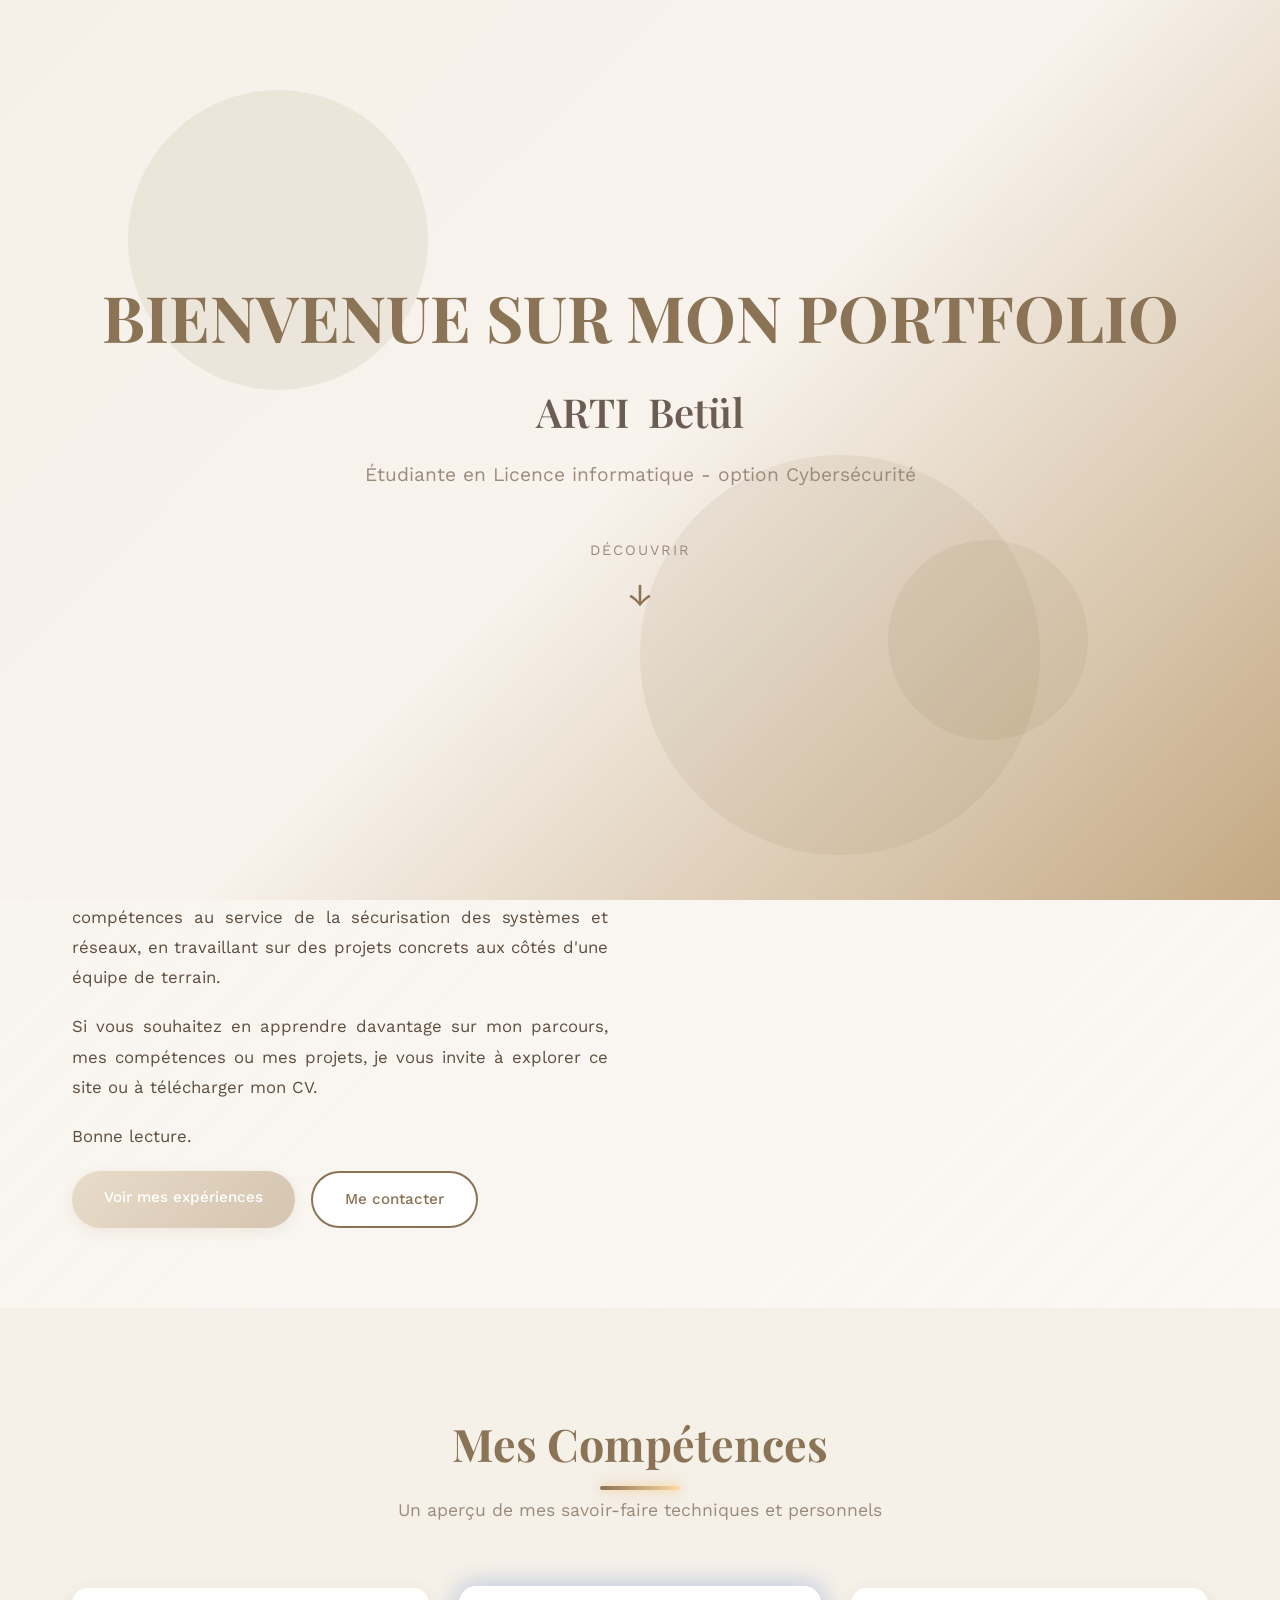
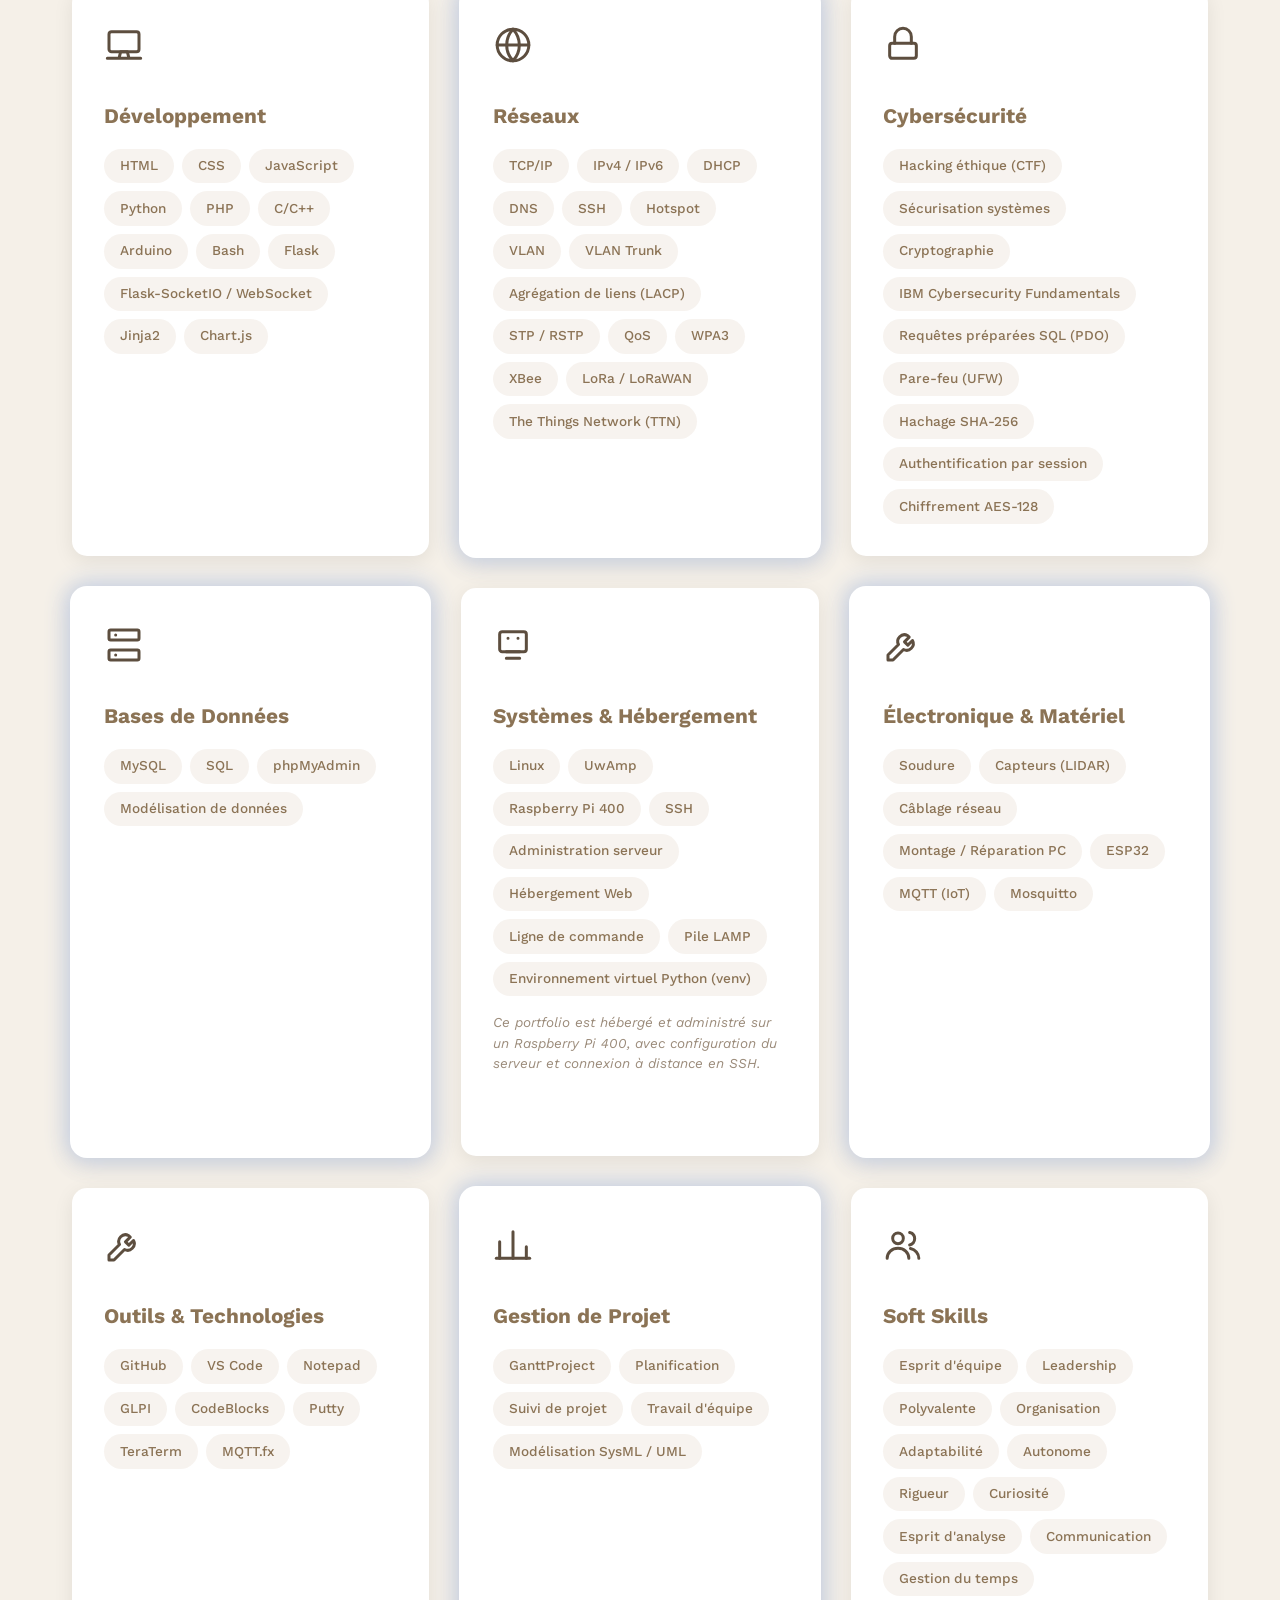
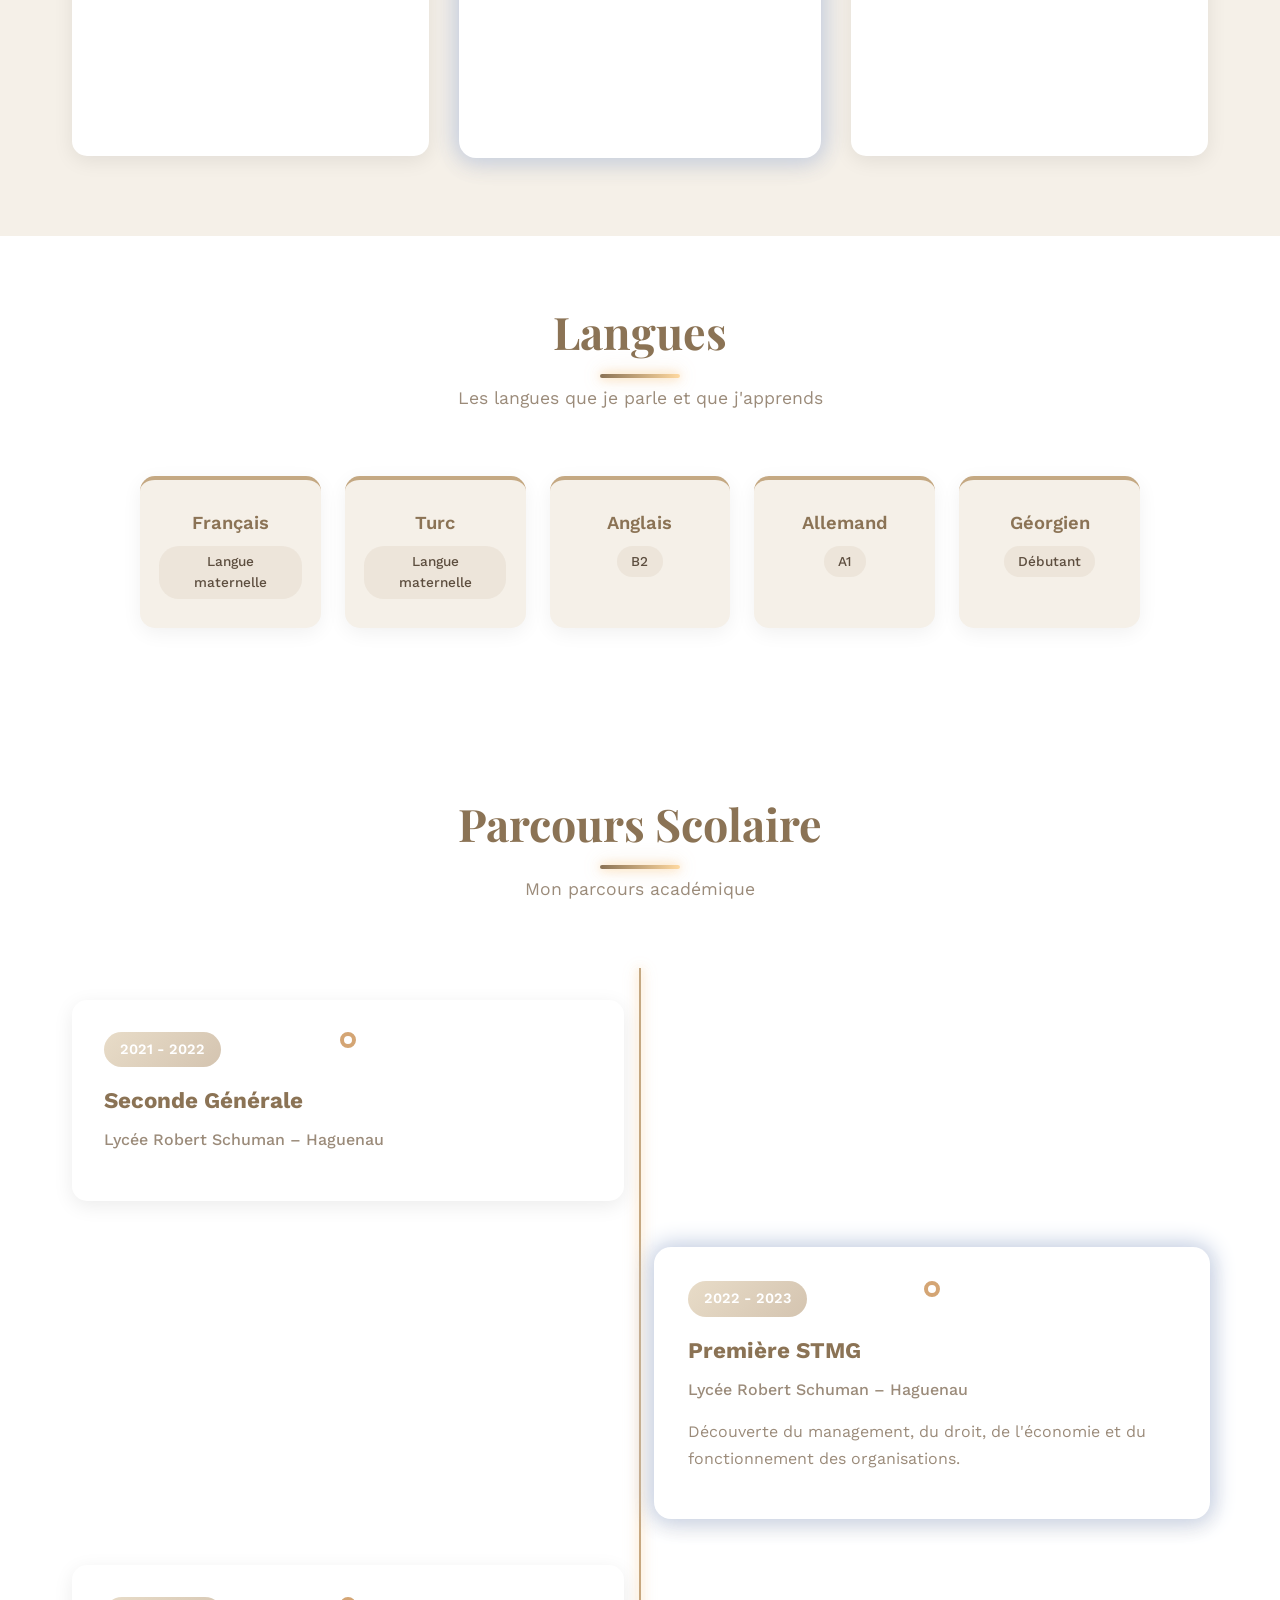
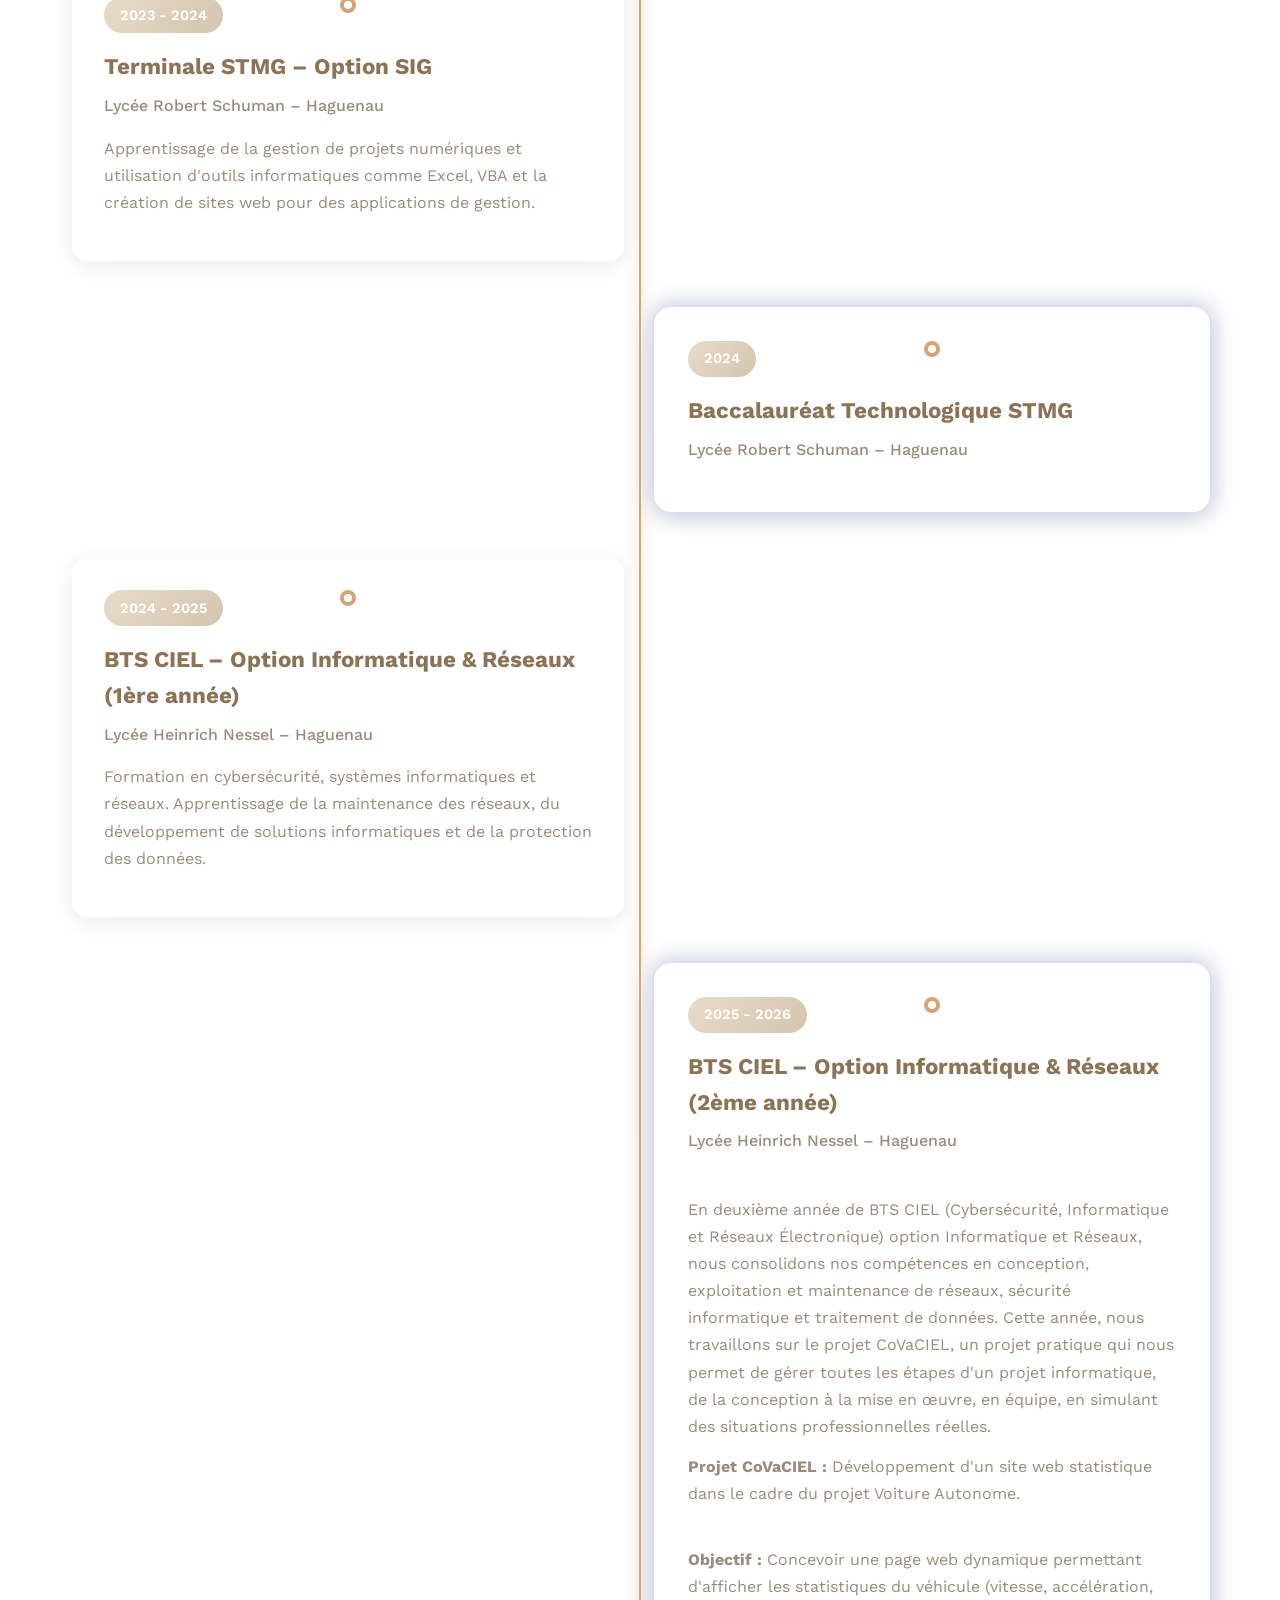
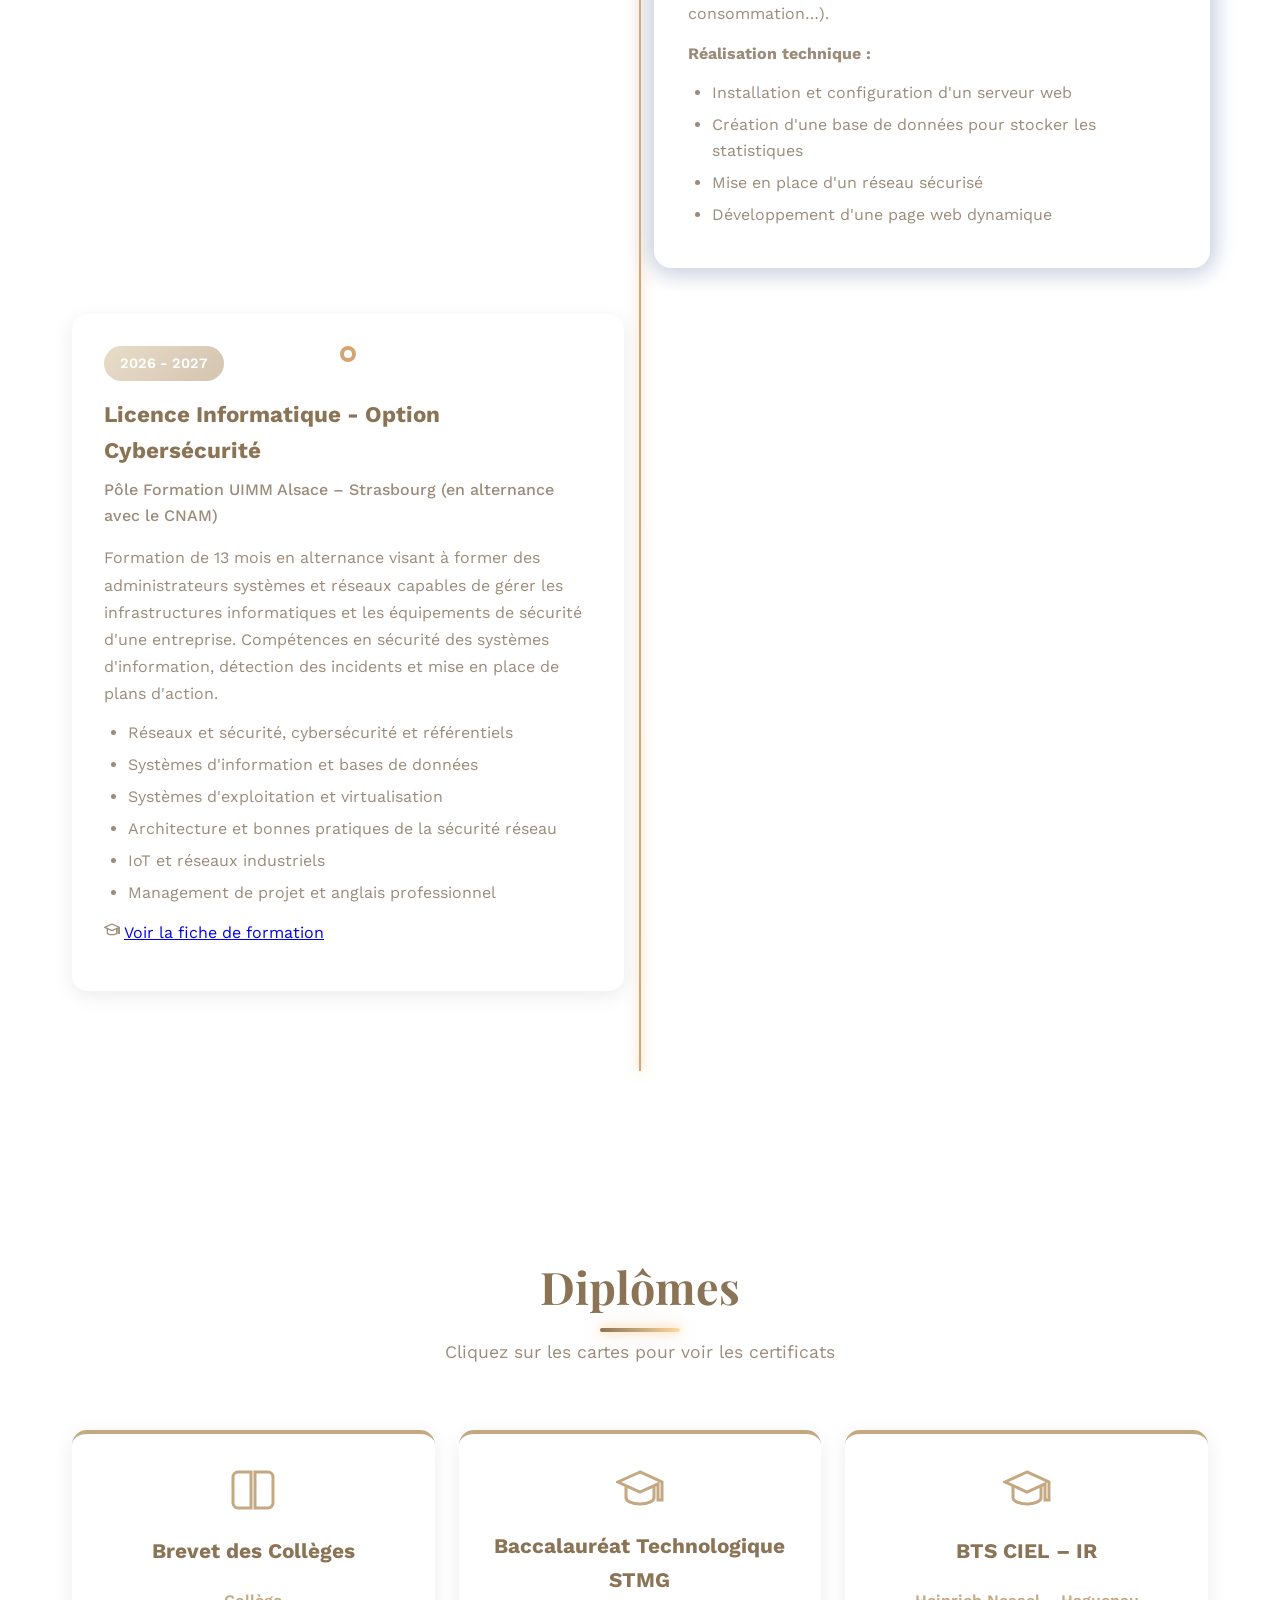
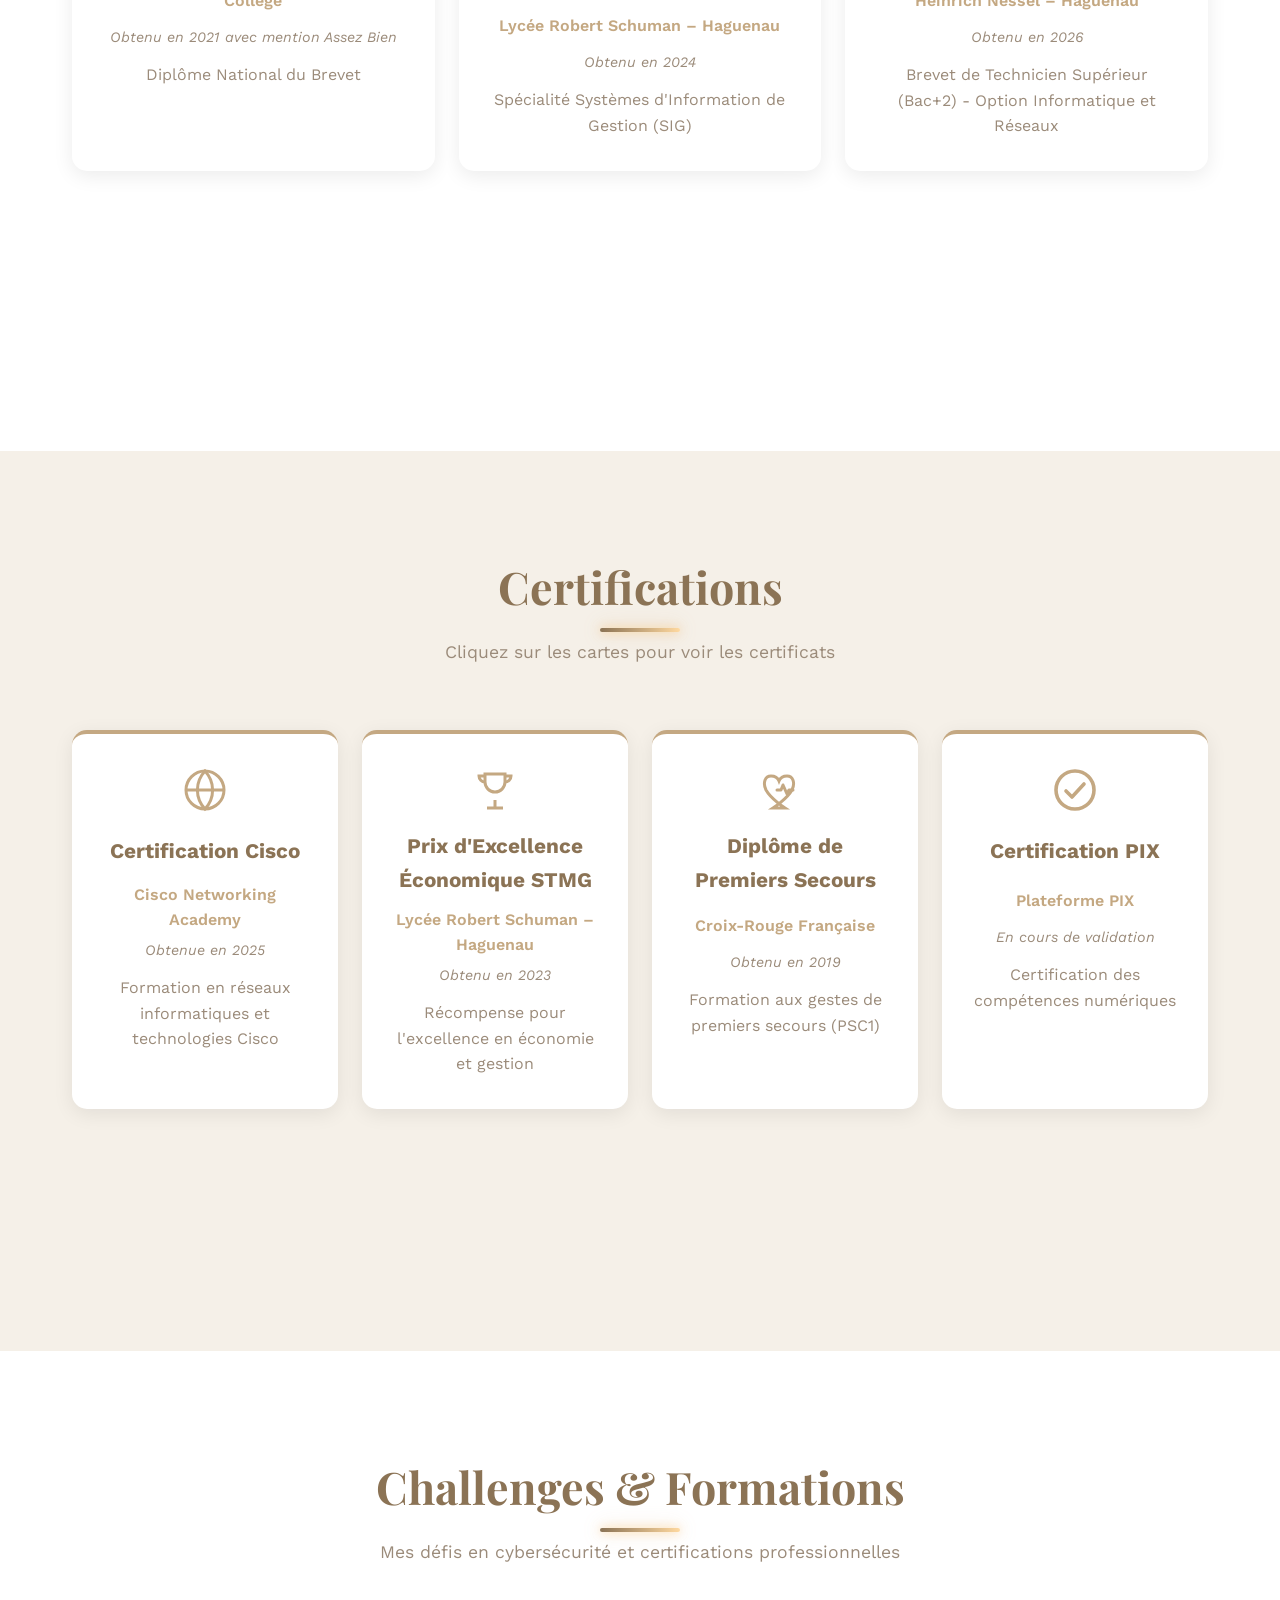
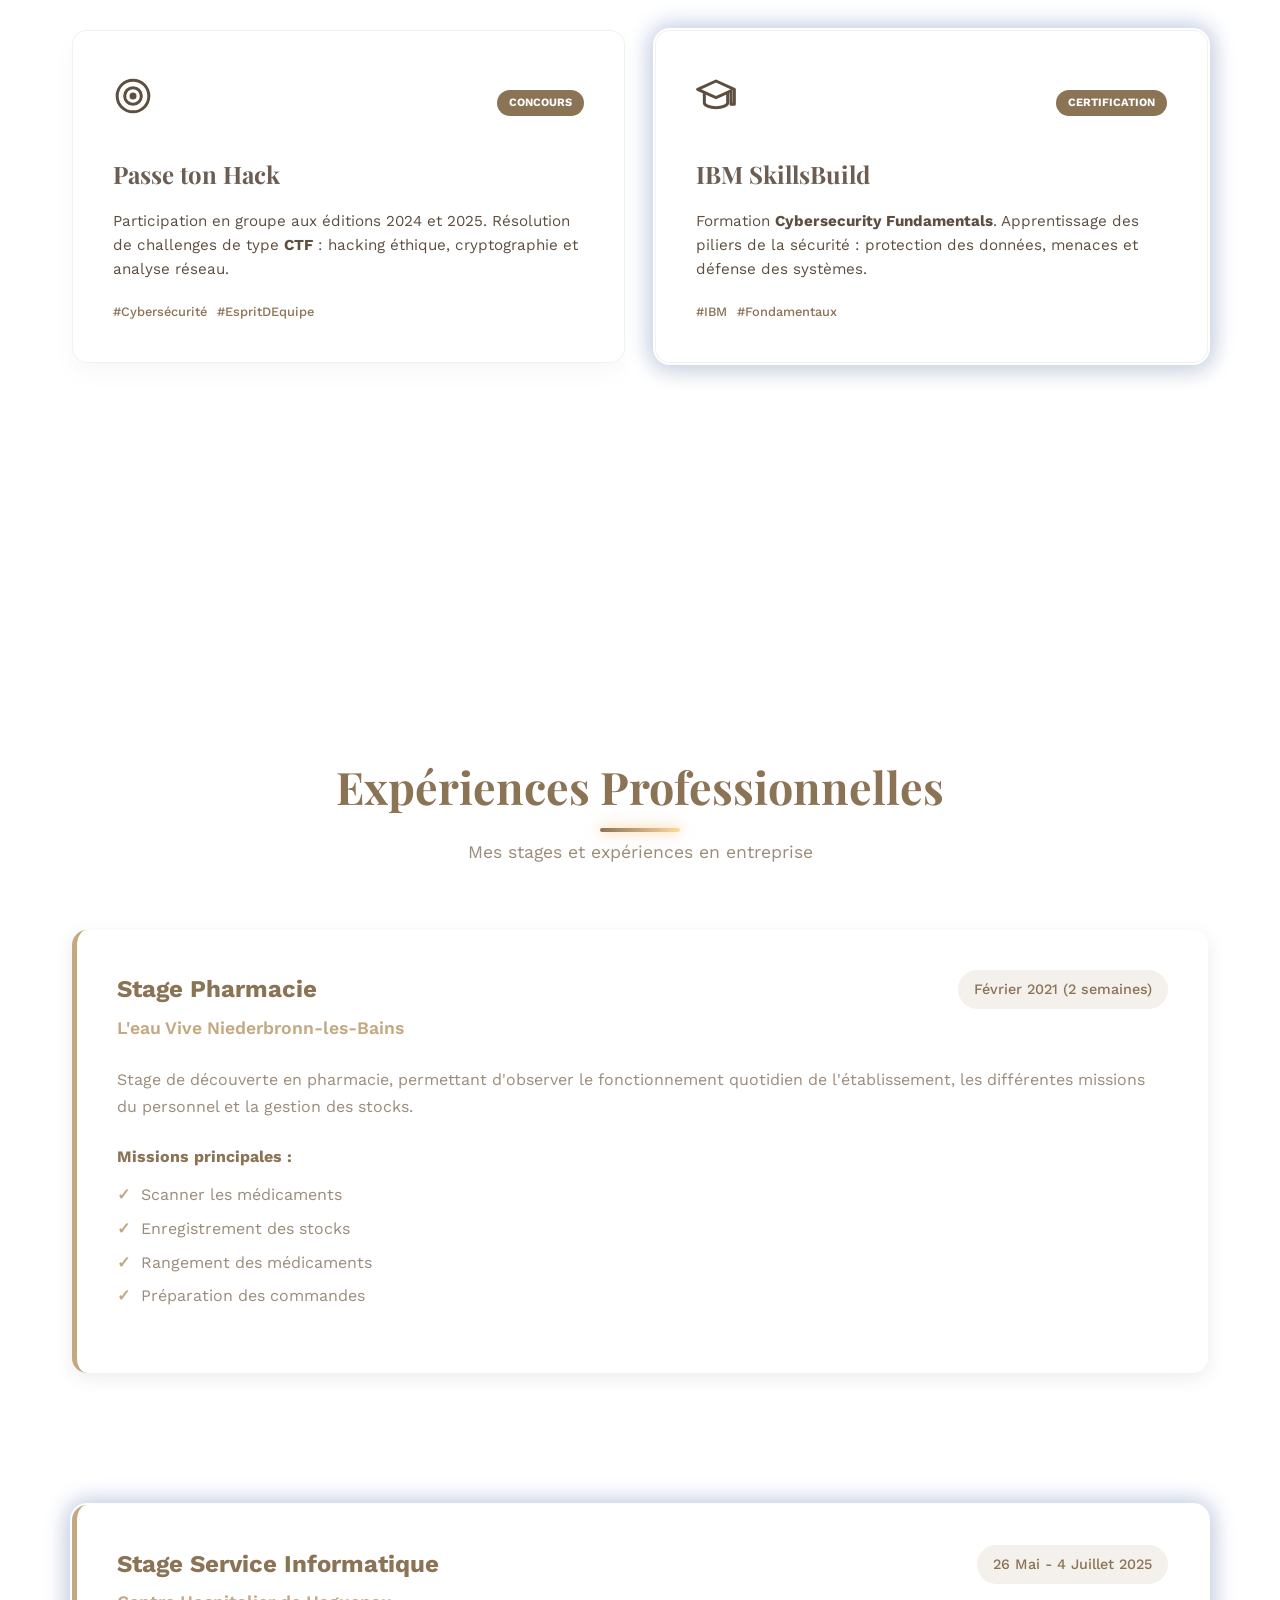
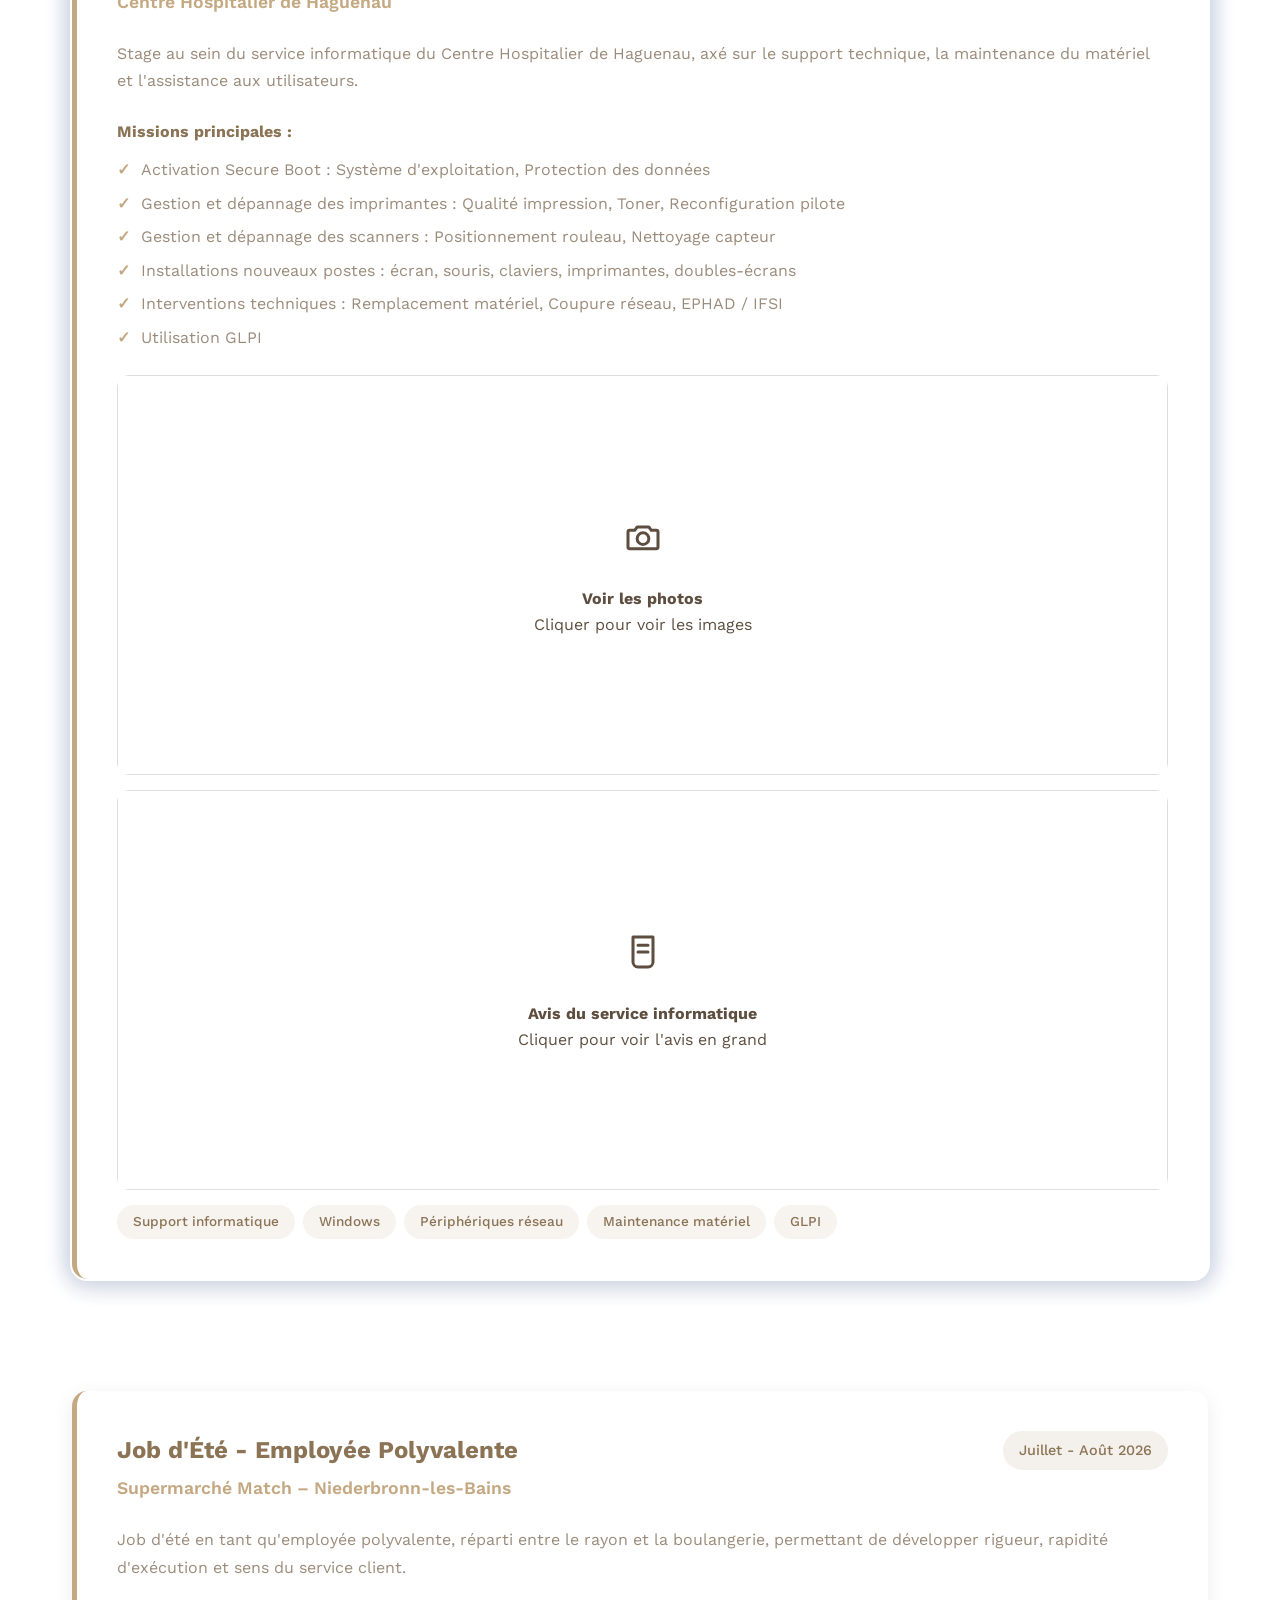
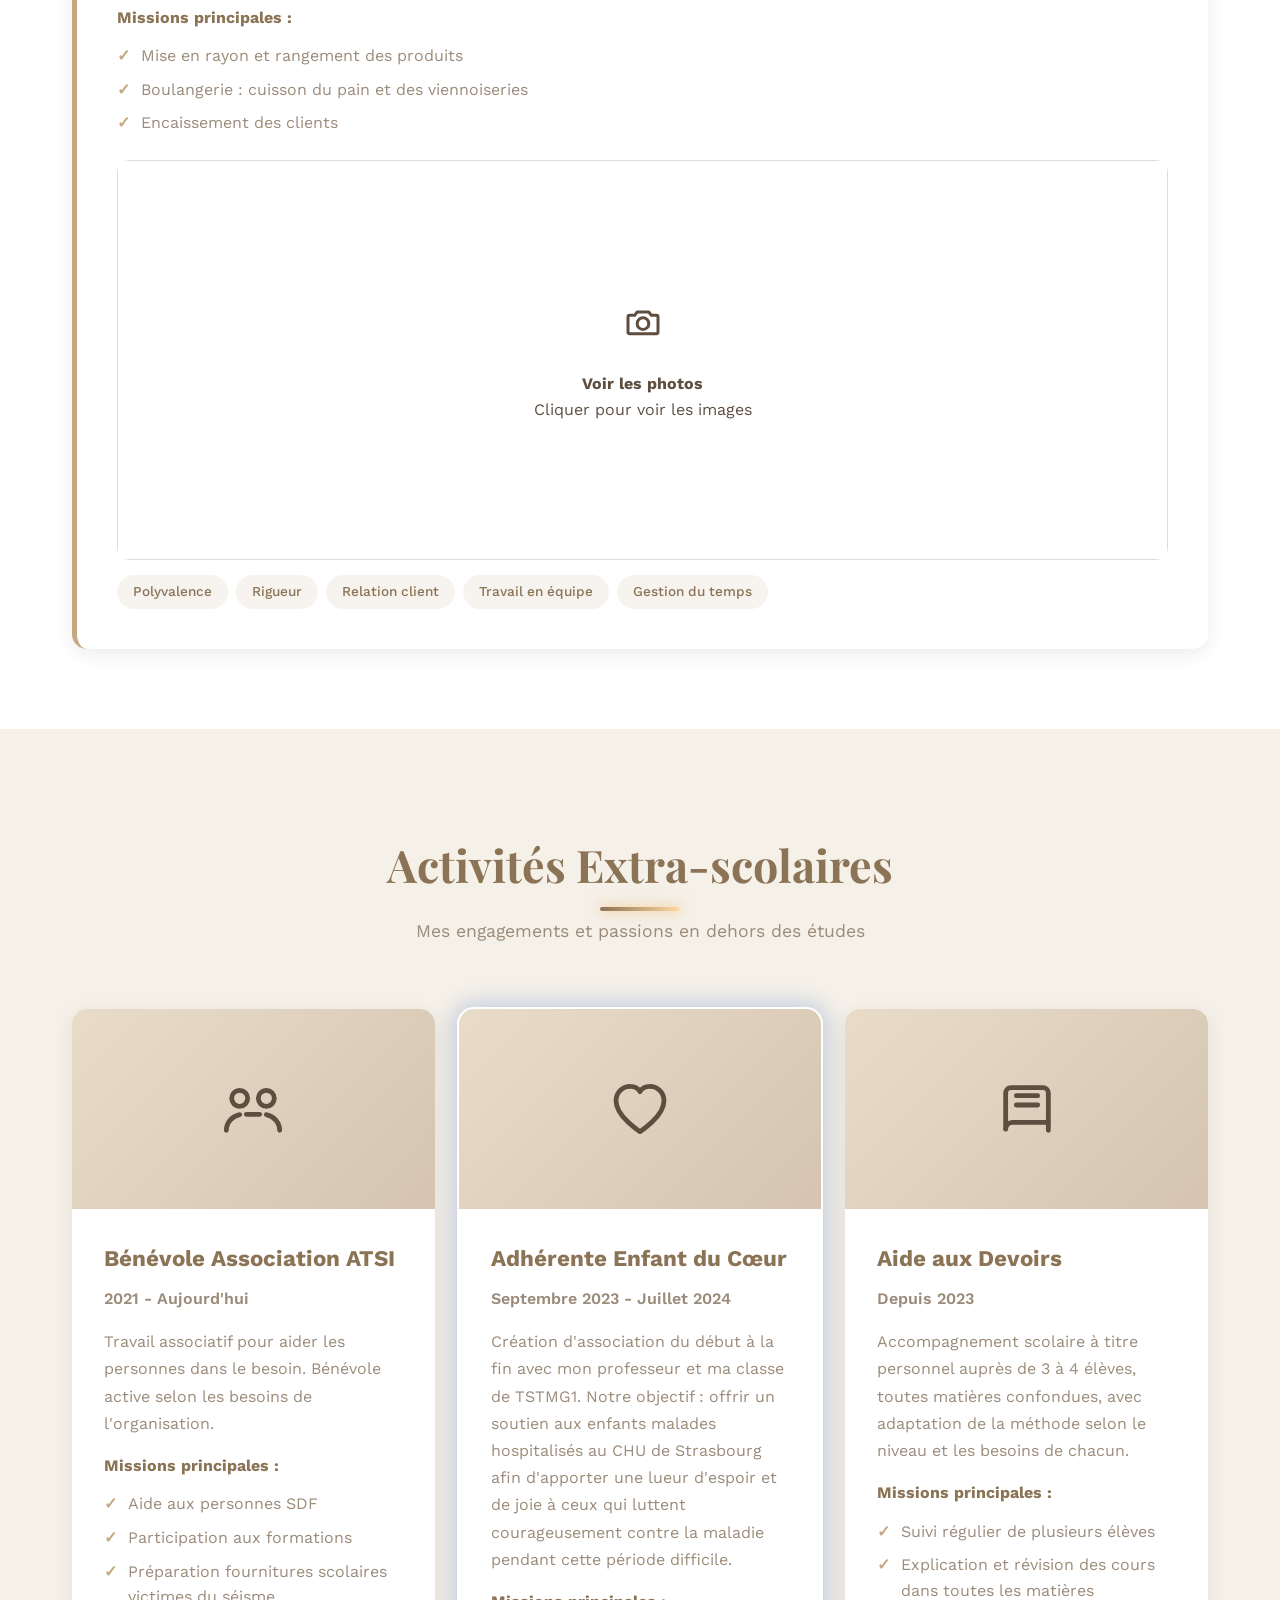
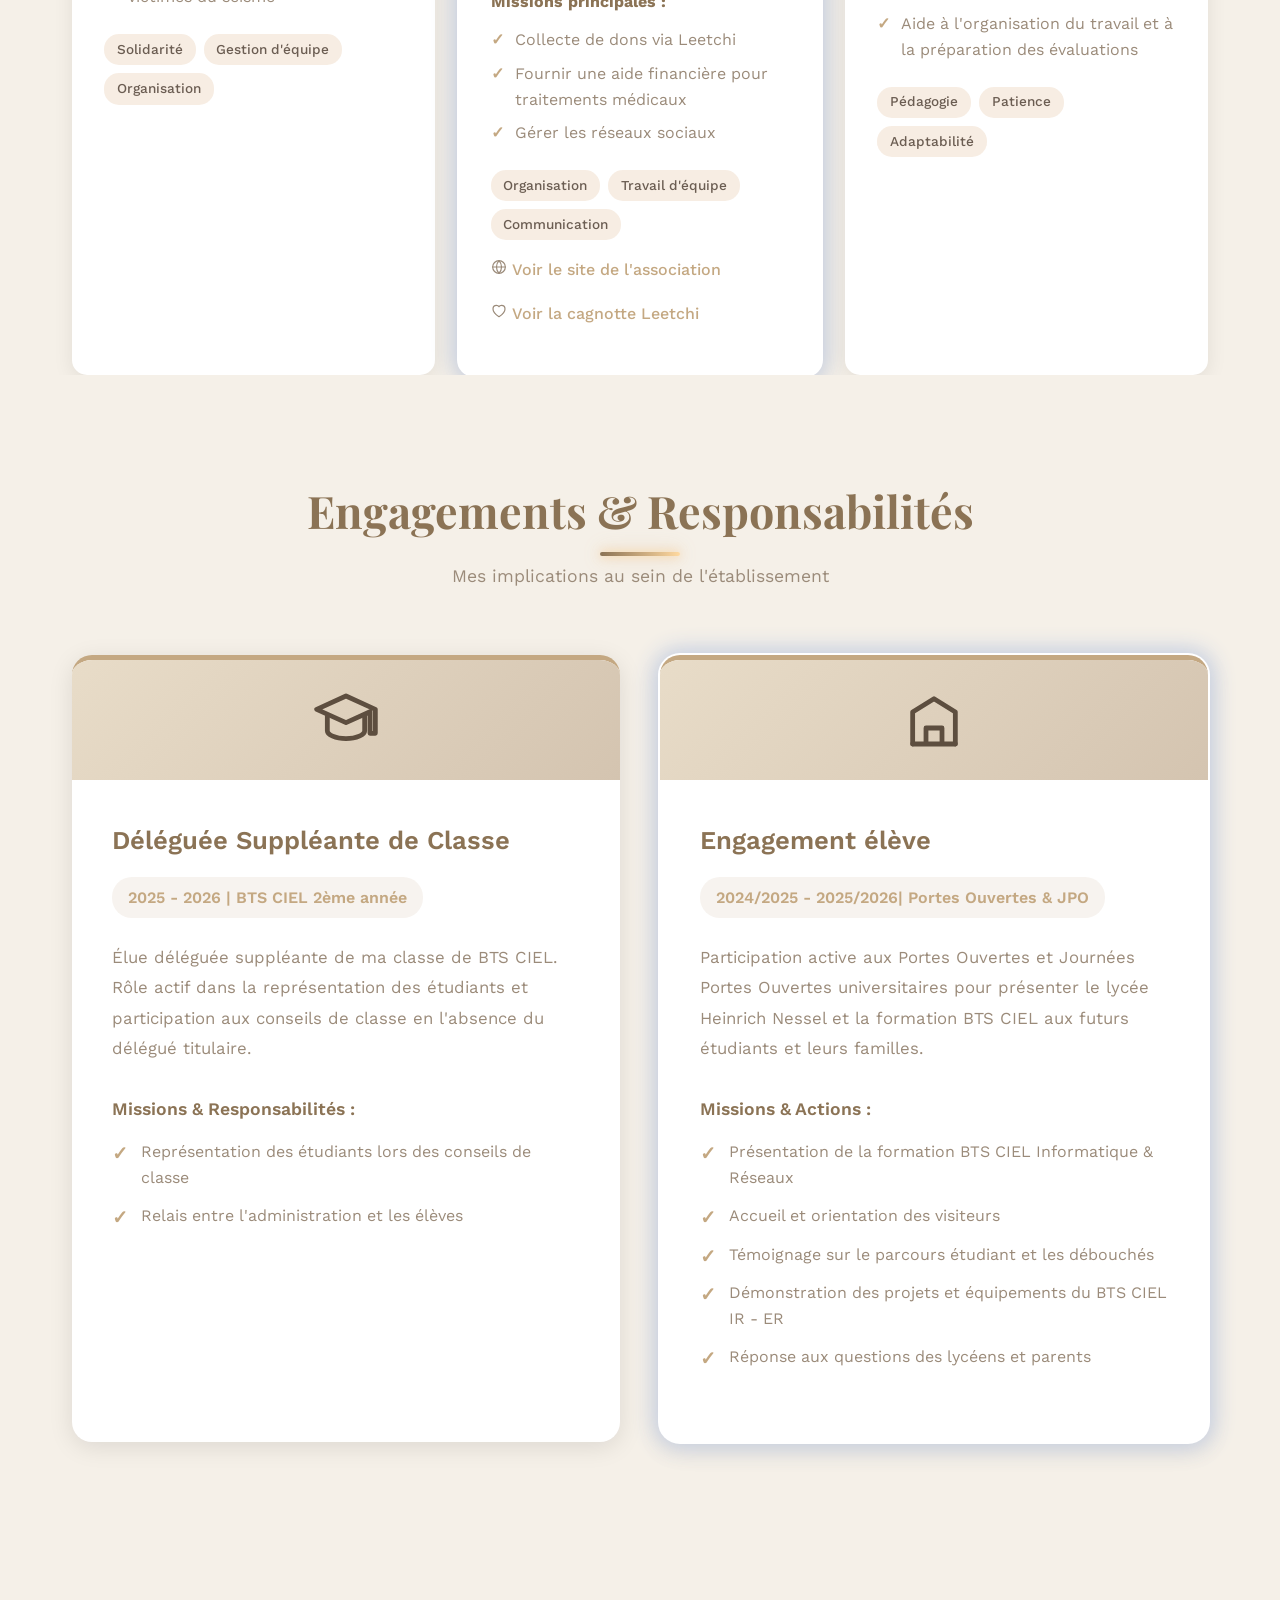
==== commit f9d1bef2: "Update index.html" ====
--- a/index.html
+++ b/index.html
@@ -1079,7 +1079,7 @@
             <h2>Mon Curriculum Vitae</h2>
             <p>Téléchargez mon CV en format PDF</p>
         </div>
-        <a href="cv_linkedln.png" target="_blank" download class="btn-download-cv">
+        <a href="cv_linkedln.pdf" target="_blank" download class="btn-download-cv">
             <svg class="icon-inline" viewBox="0 0 24 24" width="1em" height="1em" fill="none" stroke="currentColor" stroke-width="1.8" stroke-linecap="round" stroke-linejoin="round" ><path d="M7 3h7l4 4v14a1 1 0 0 1-1 1H7a1 1 0 0 1-1-1V4a1 1 0 0 1 1-1Z"/><path d="M14 3v4h4M9 12h6M9 16h6"/></svg> Télécharger mon CV (PDF)
         </a>
     </div>
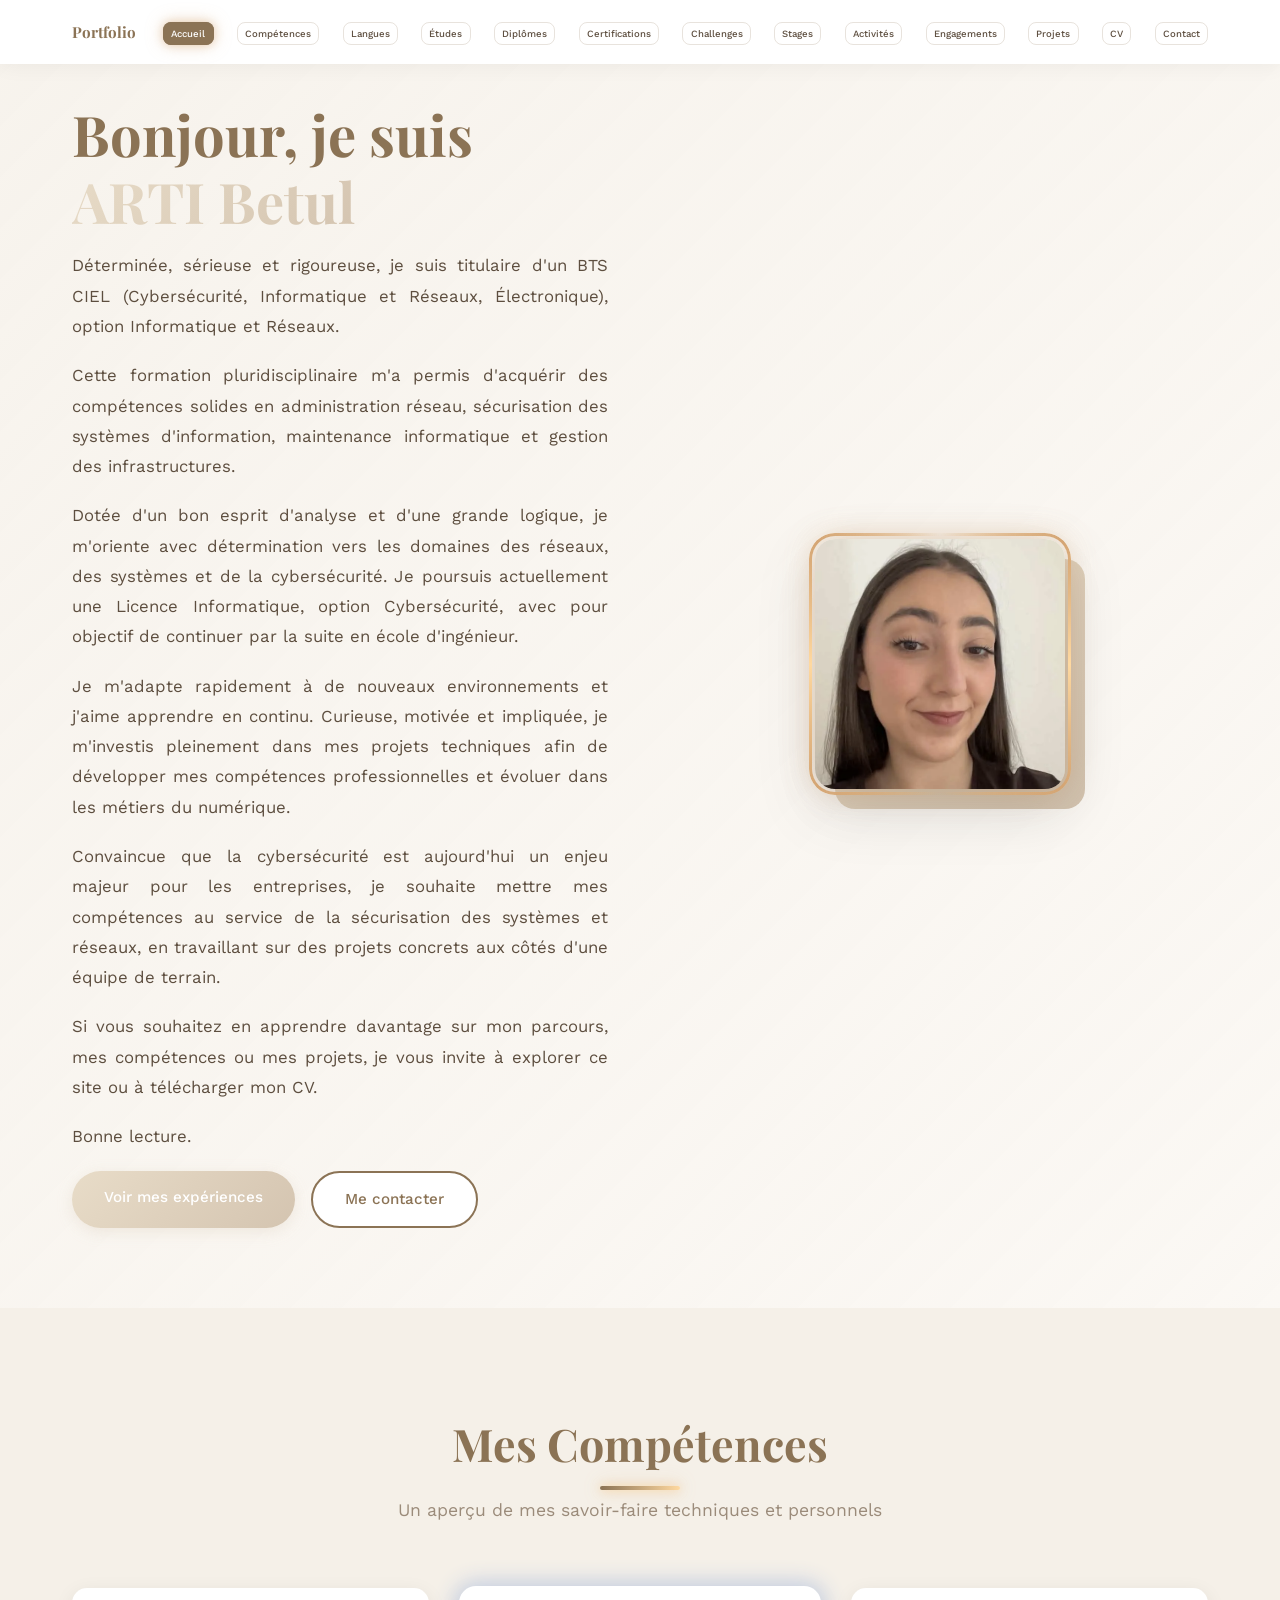
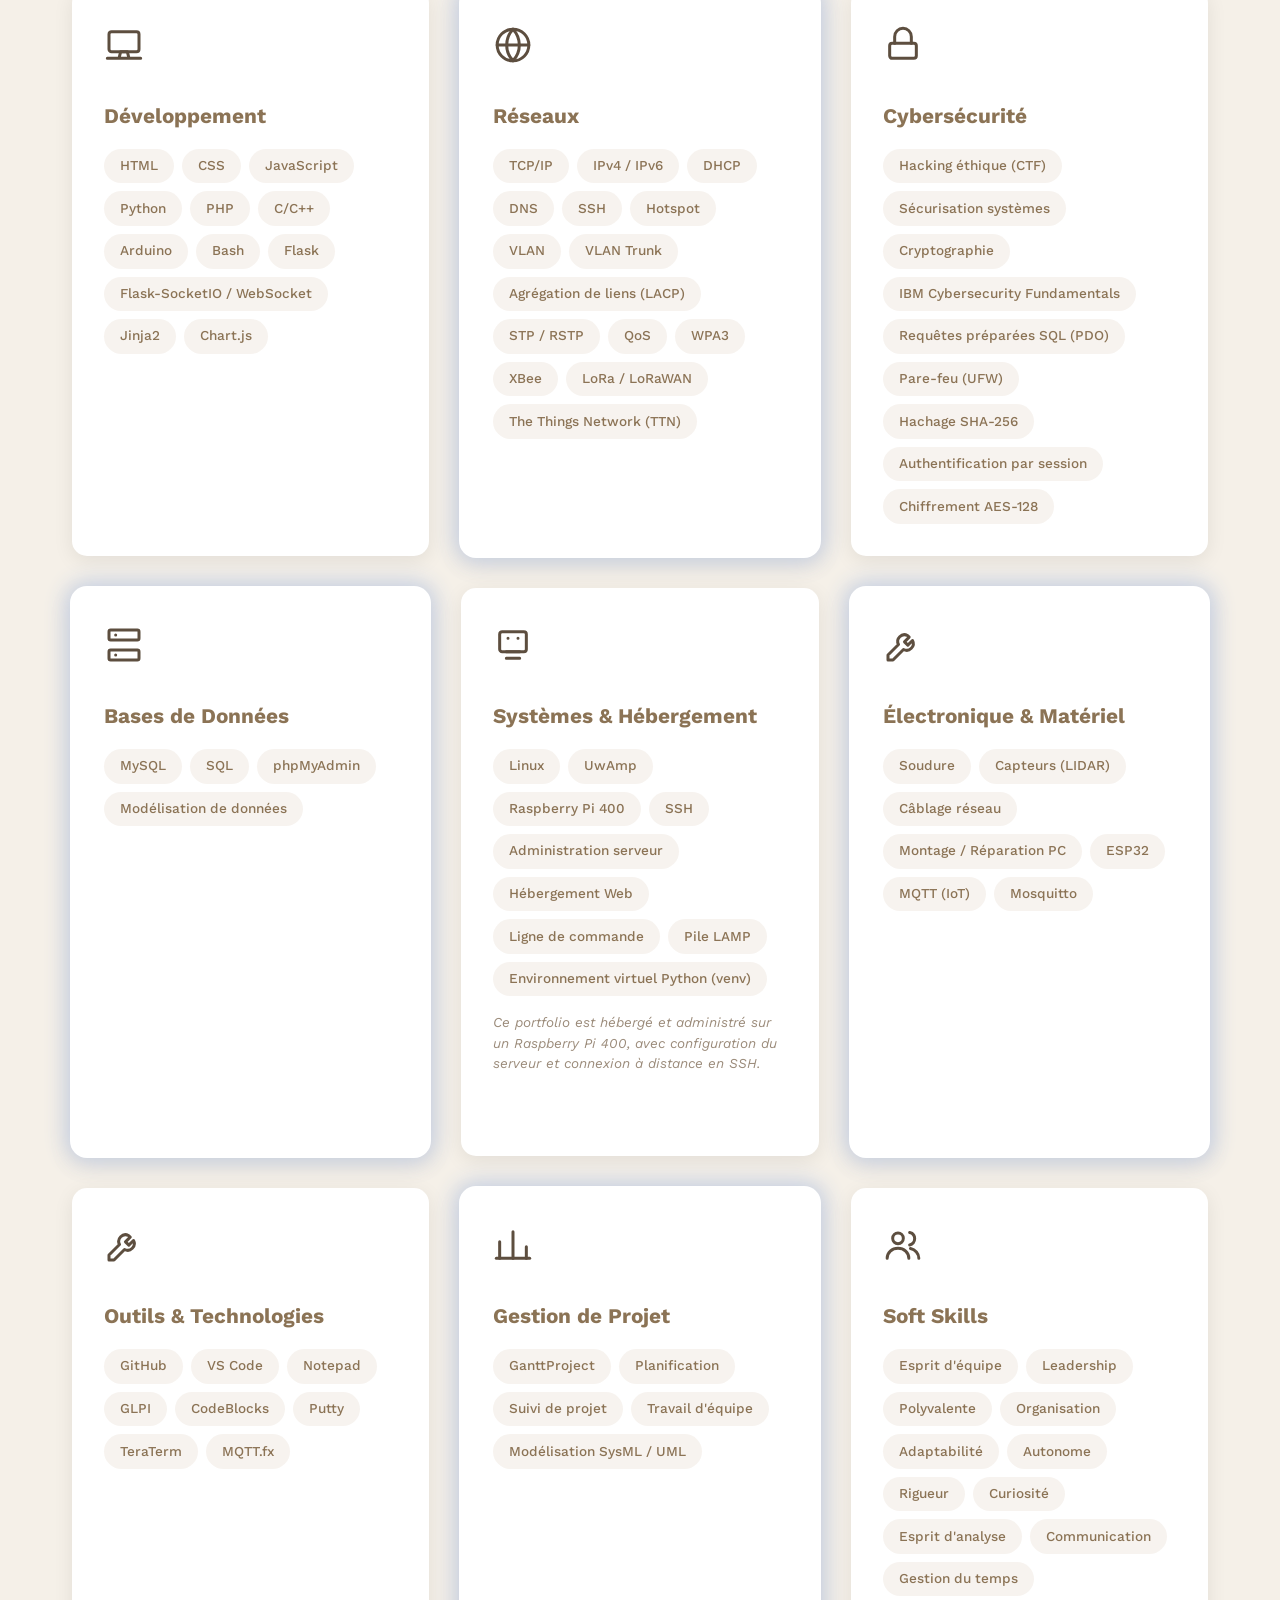
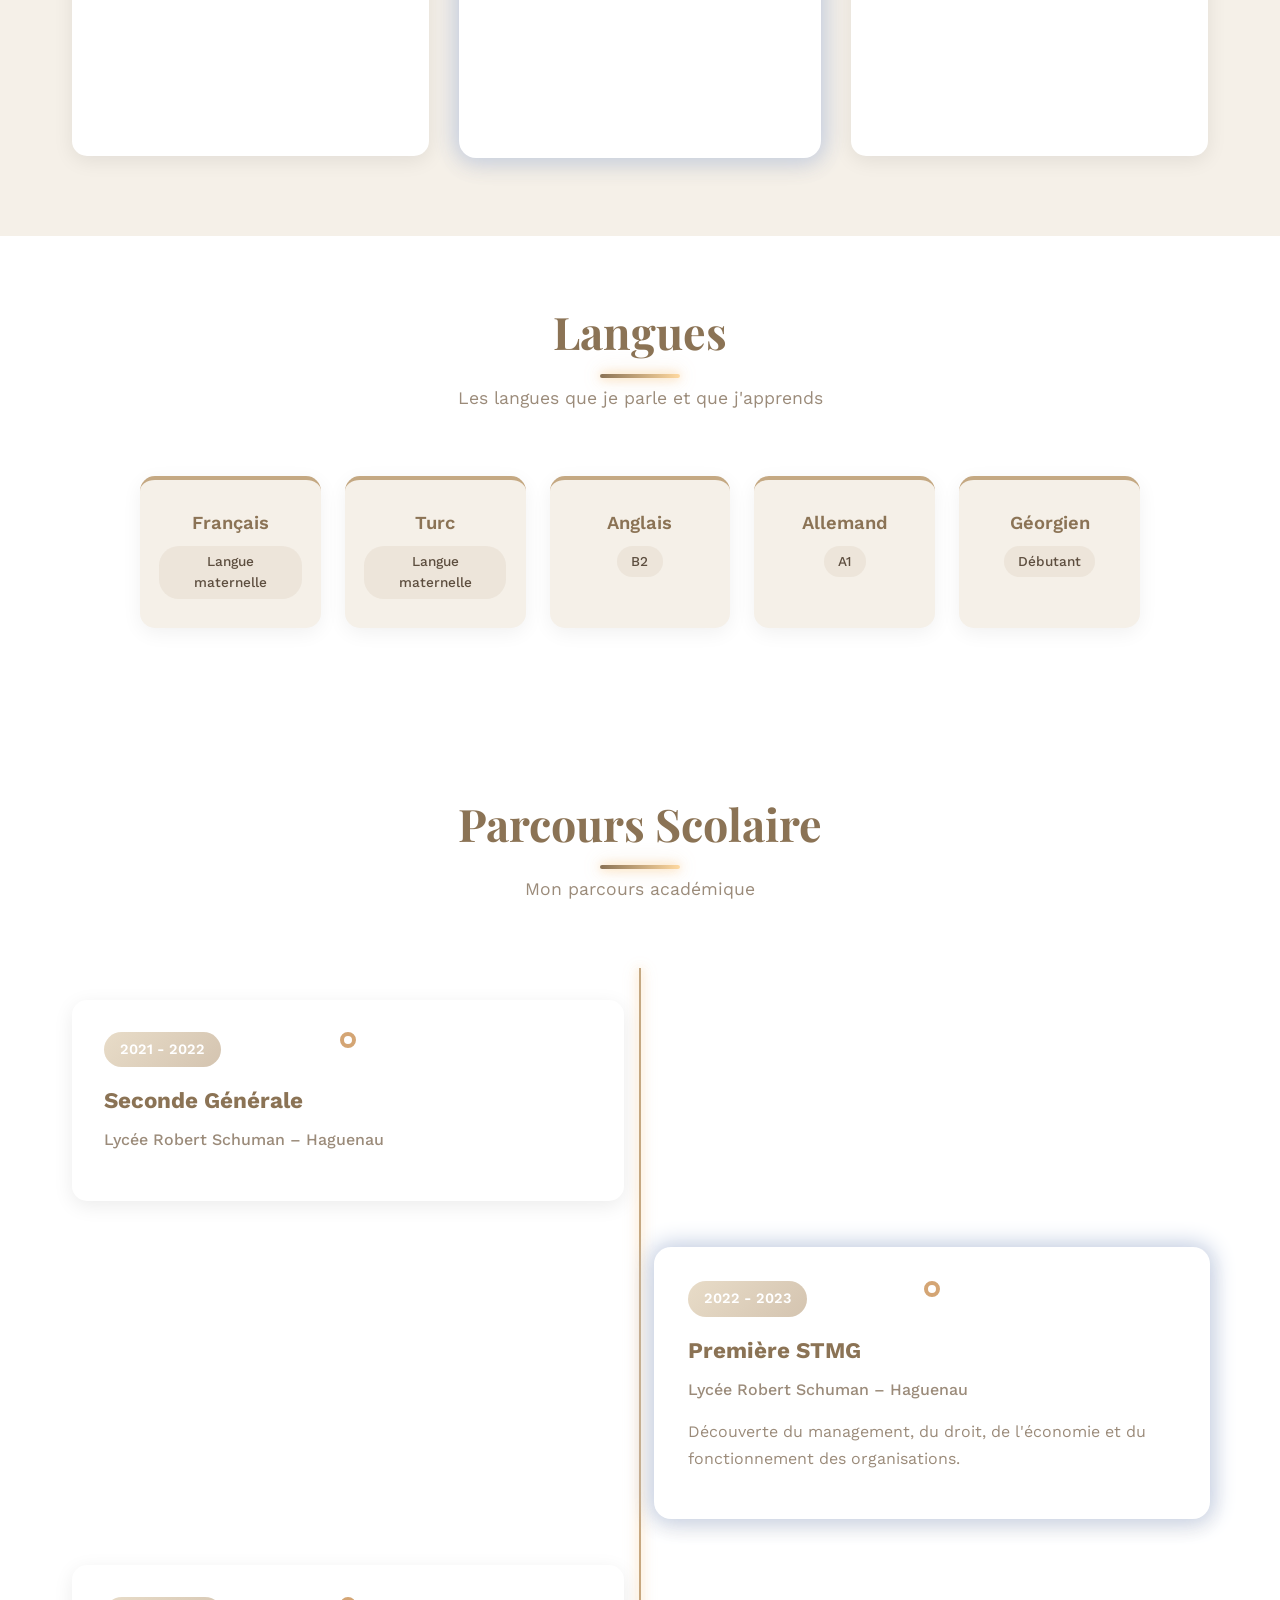
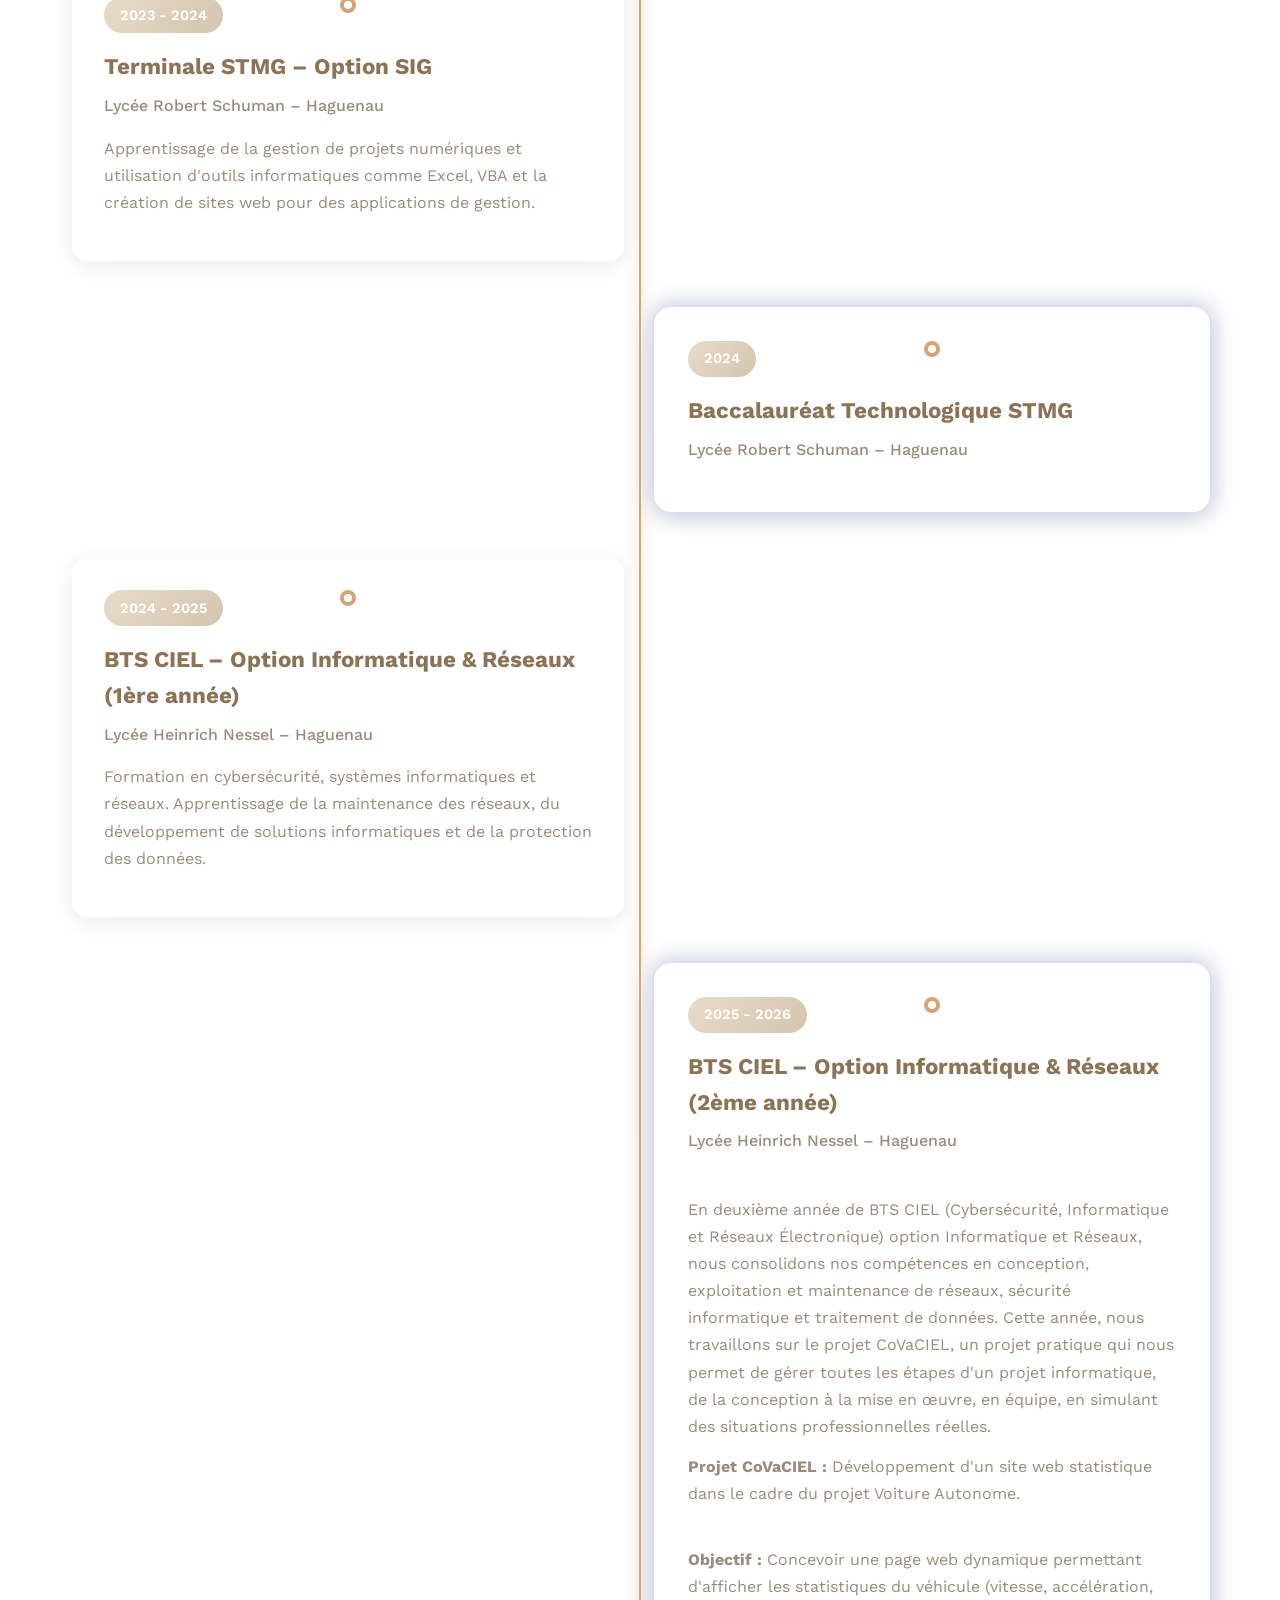
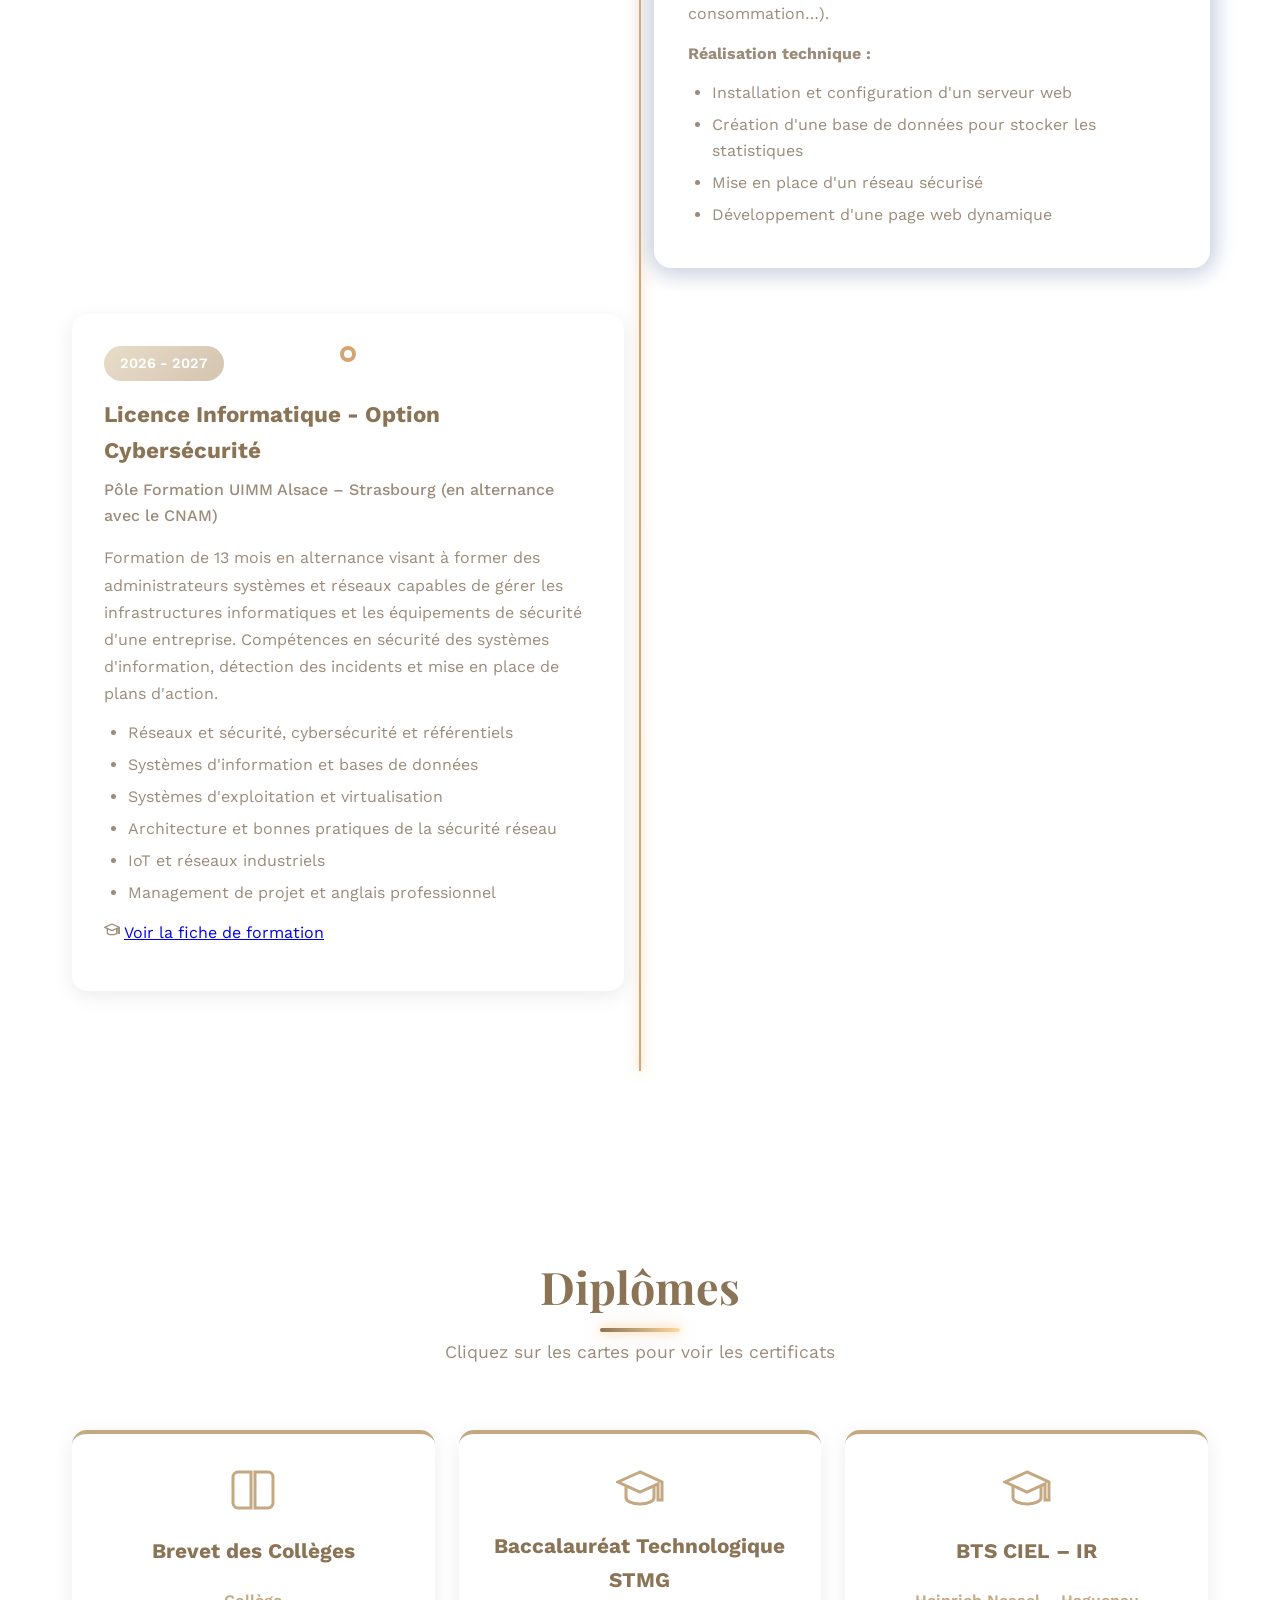
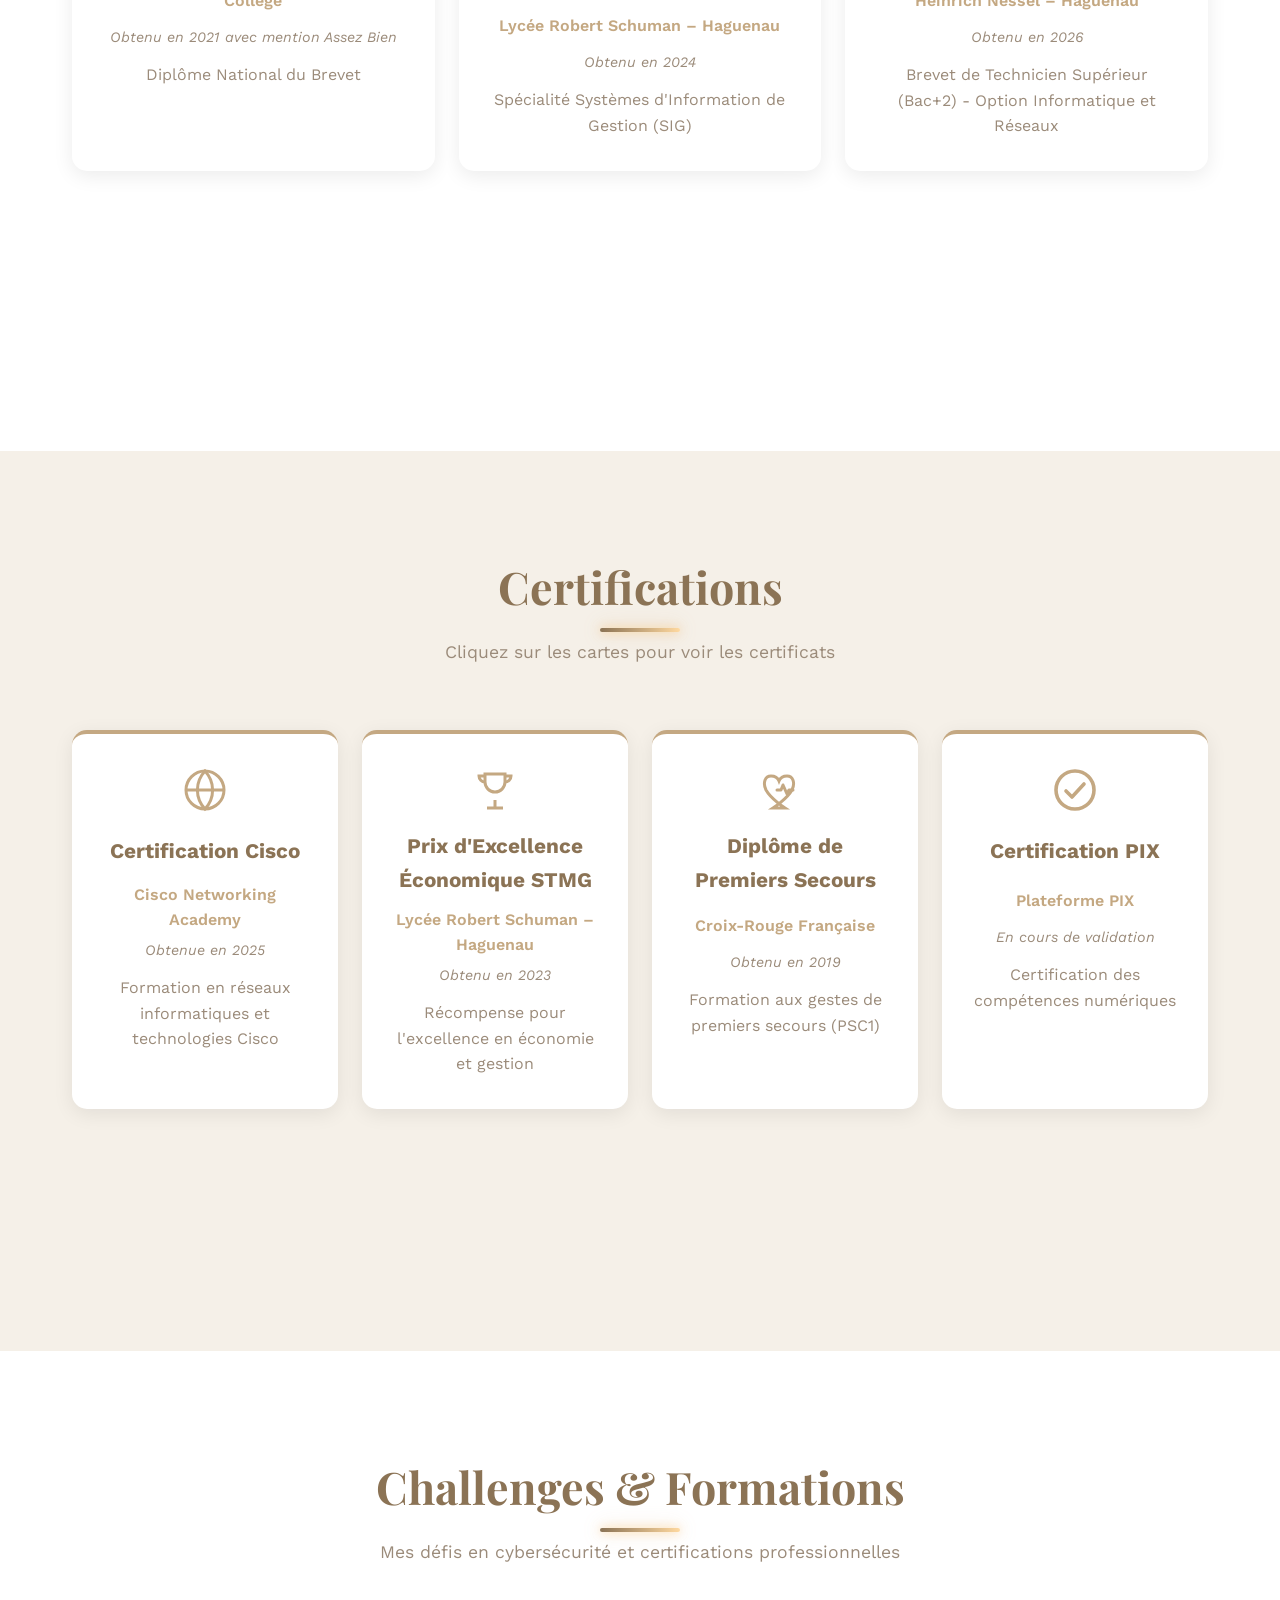
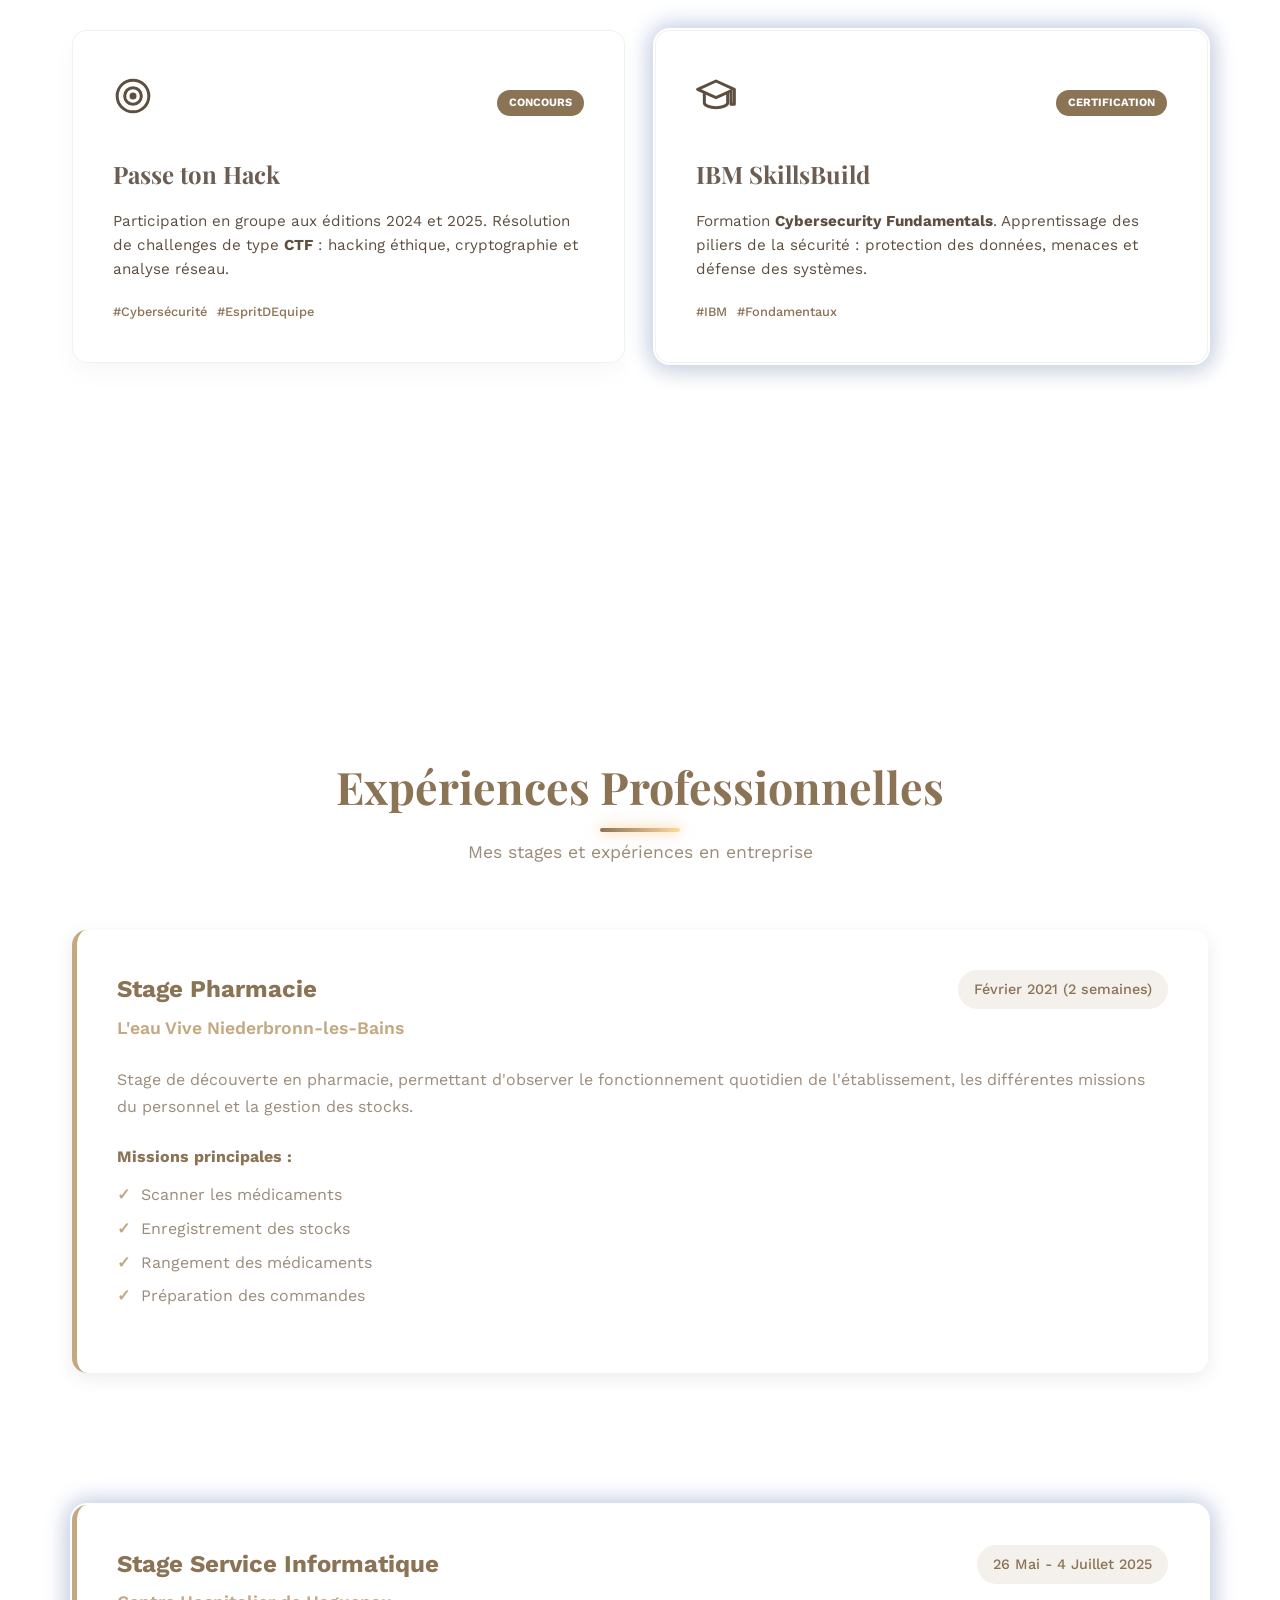
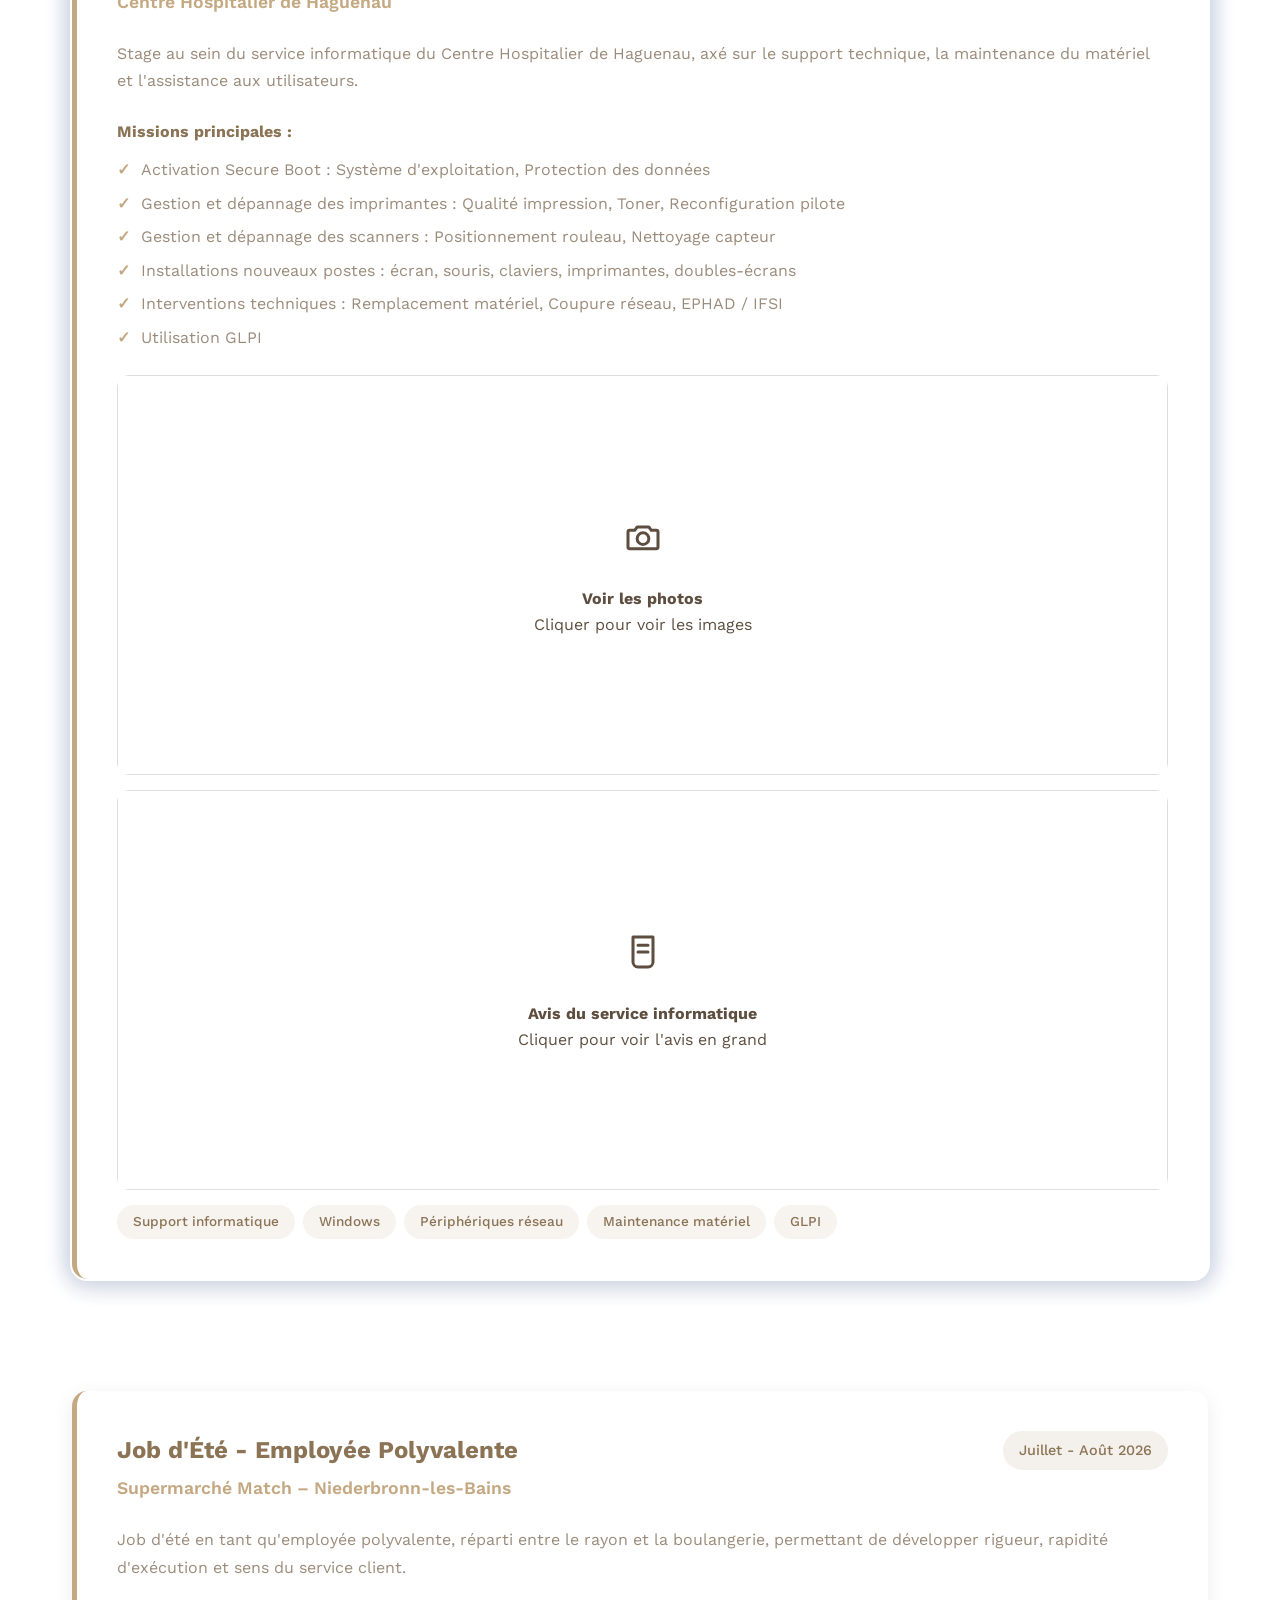
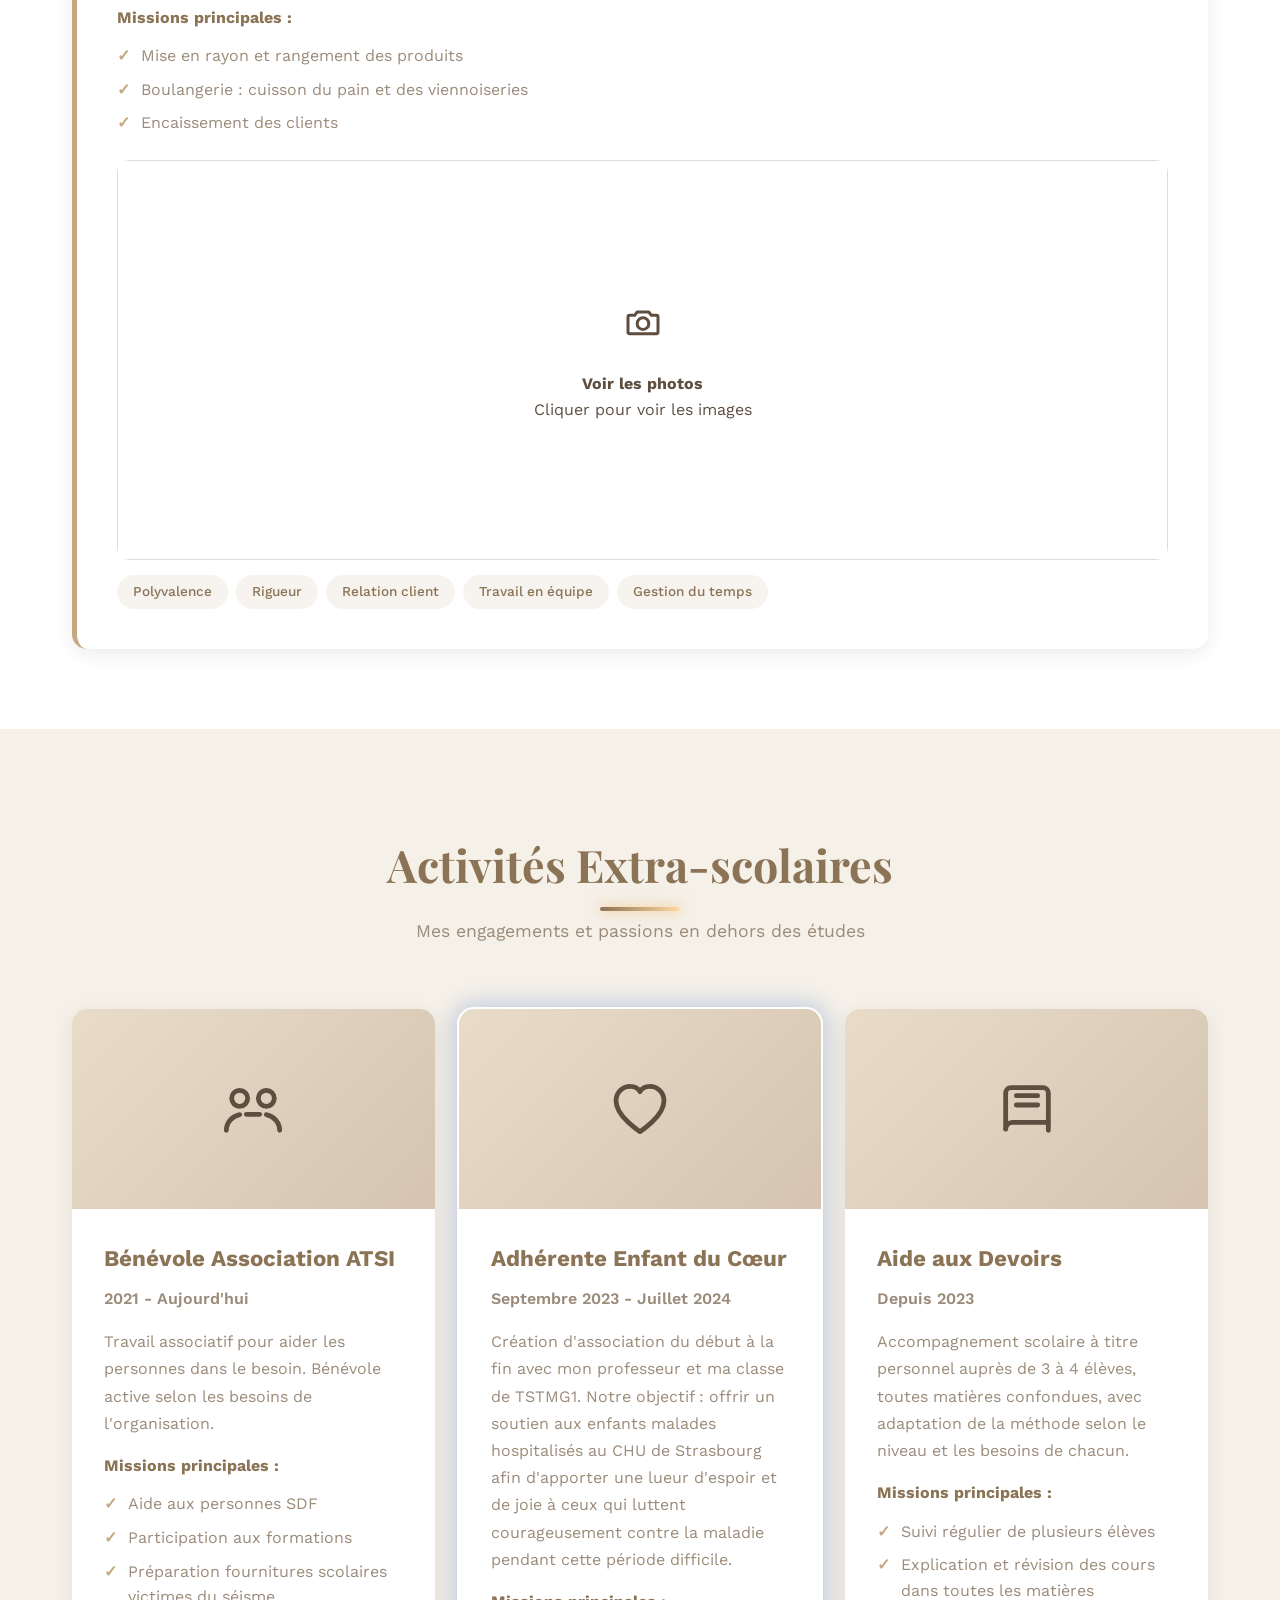
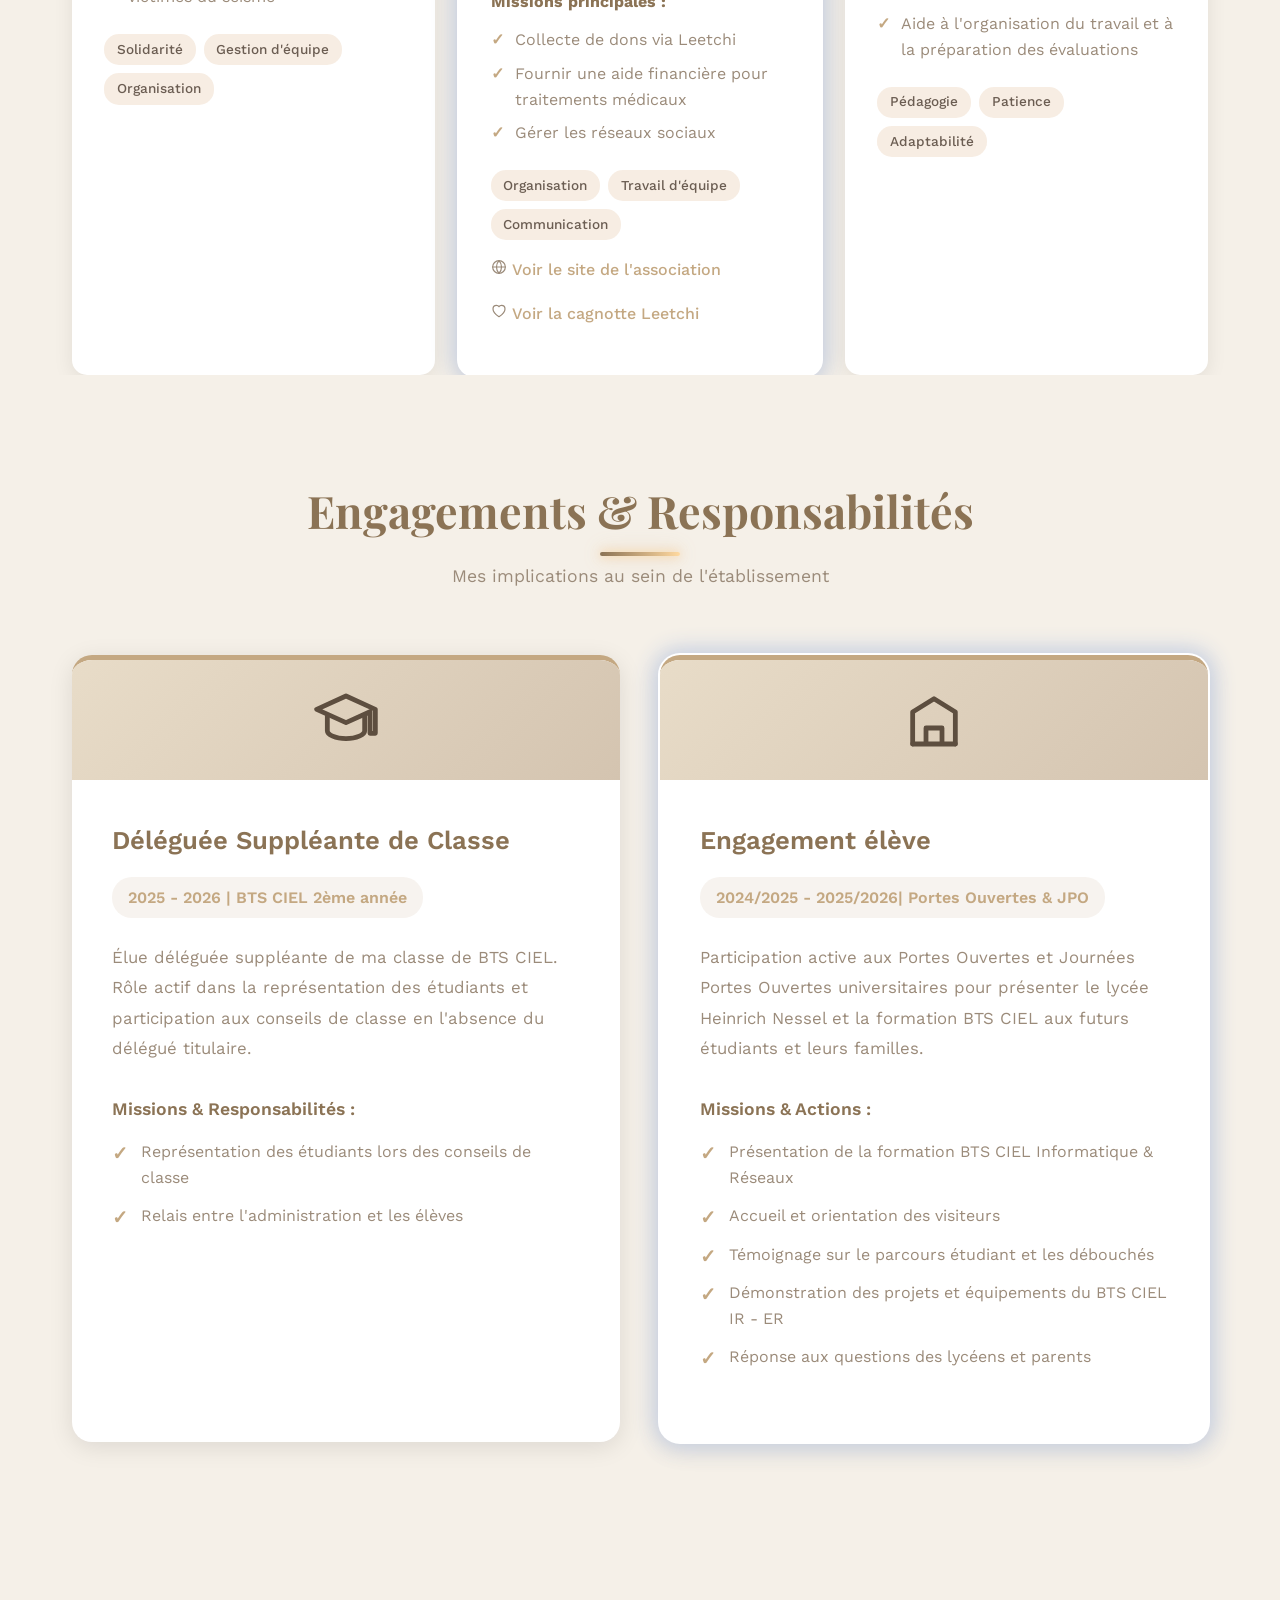
==== commit c6fc63ea: "Update index.html" ====
--- a/index.html
+++ b/index.html
@@ -1079,7 +1079,7 @@
             <h2>Mon Curriculum Vitae</h2>
             <p>Téléchargez mon CV en format PDF</p>
         </div>
-        <a href="cv_linkedln.pdf" target="_blank" download class="btn-download-cv">
+        <a href="cv_link_bet.pdf" target="_blank" download class="btn-download-cv">
             <svg class="icon-inline" viewBox="0 0 24 24" width="1em" height="1em" fill="none" stroke="currentColor" stroke-width="1.8" stroke-linecap="round" stroke-linejoin="round" ><path d="M7 3h7l4 4v14a1 1 0 0 1-1 1H7a1 1 0 0 1-1-1V4a1 1 0 0 1 1-1Z"/><path d="M14 3v4h4M9 12h6M9 16h6"/></svg> Télécharger mon CV (PDF)
         </a>
     </div>
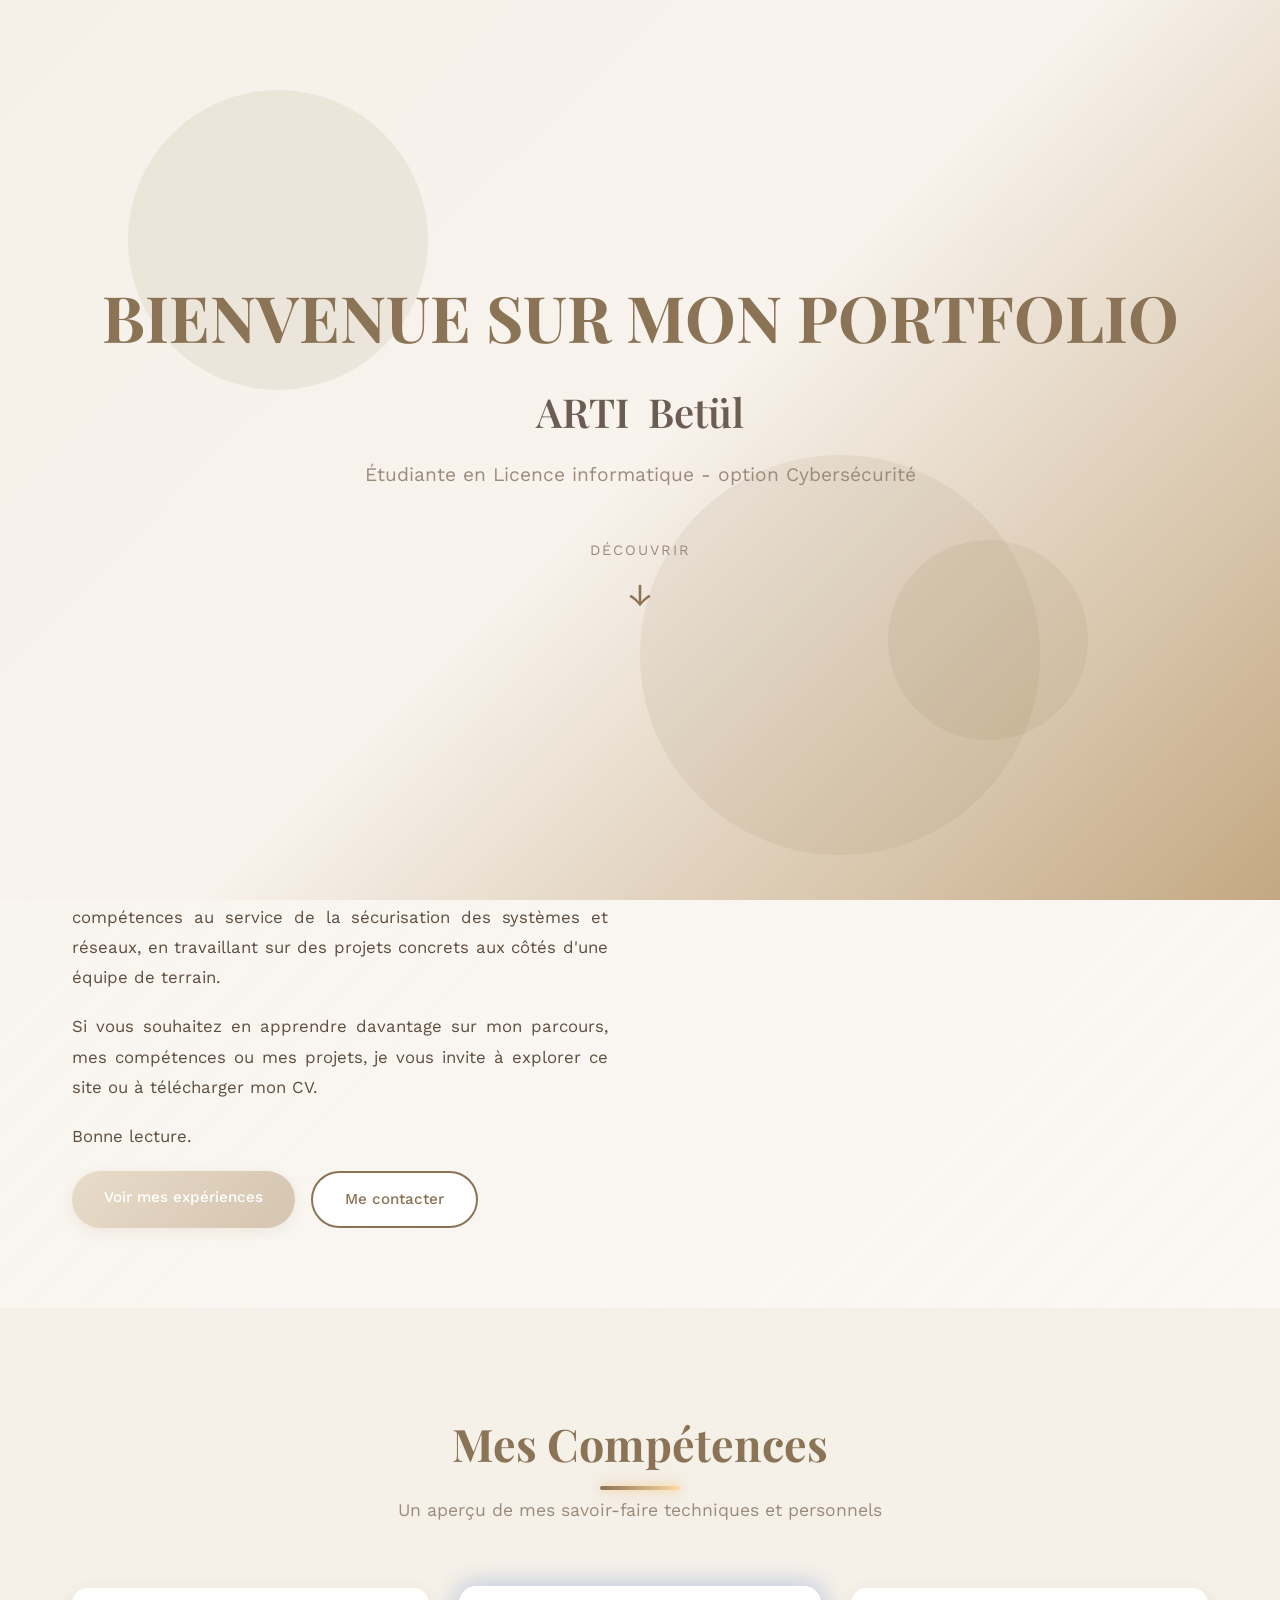
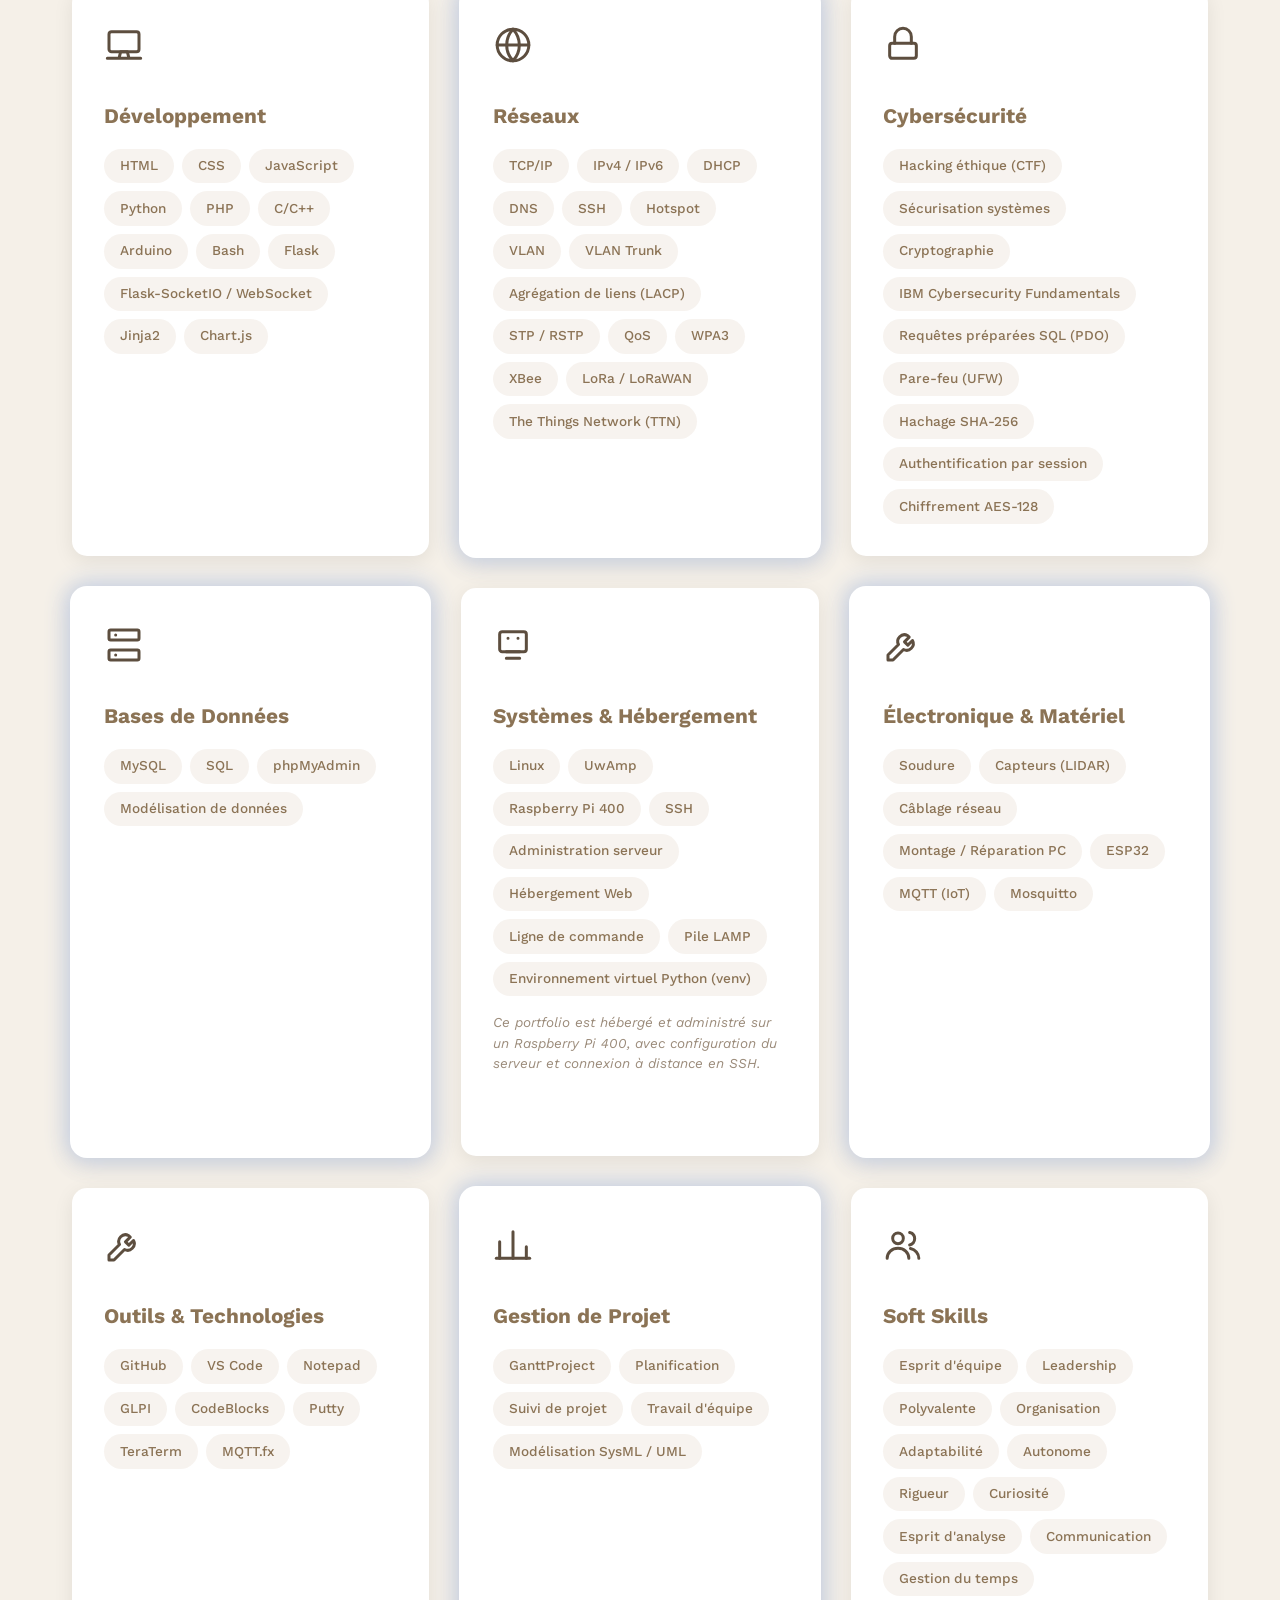
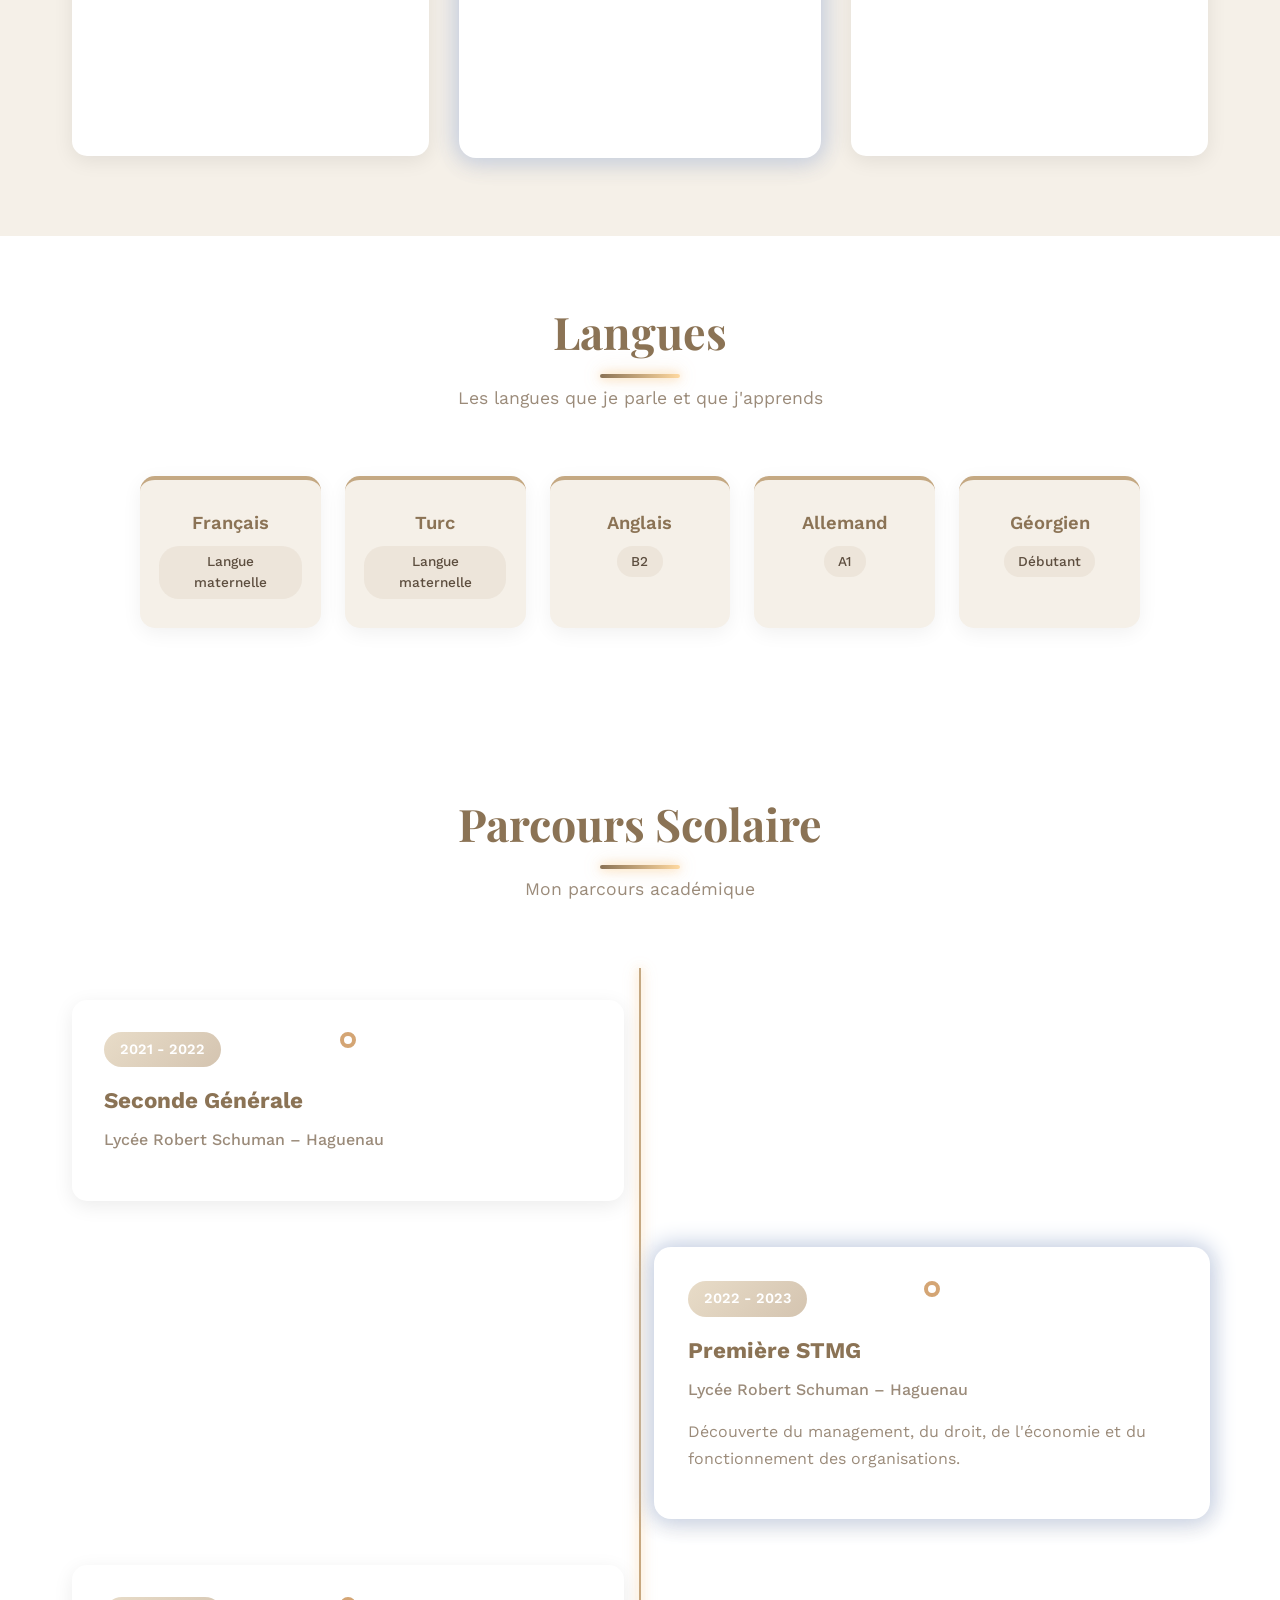
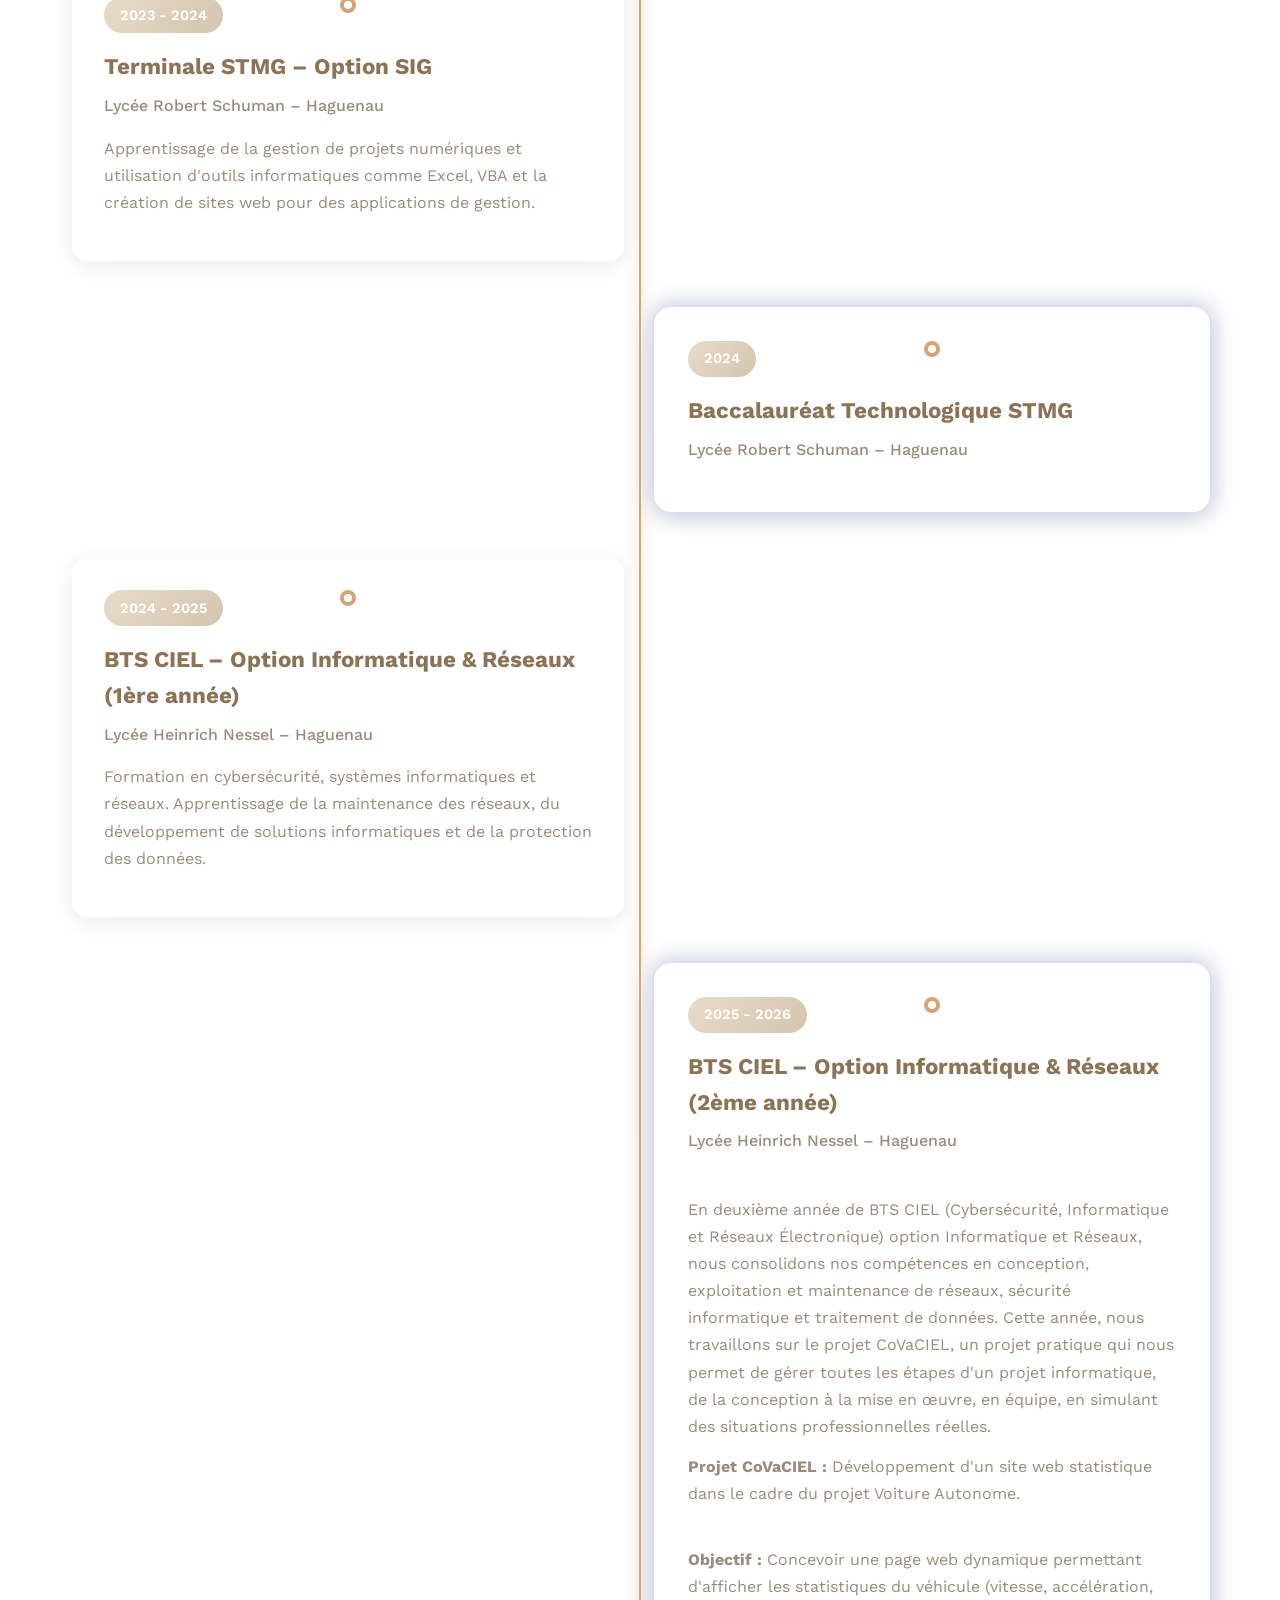
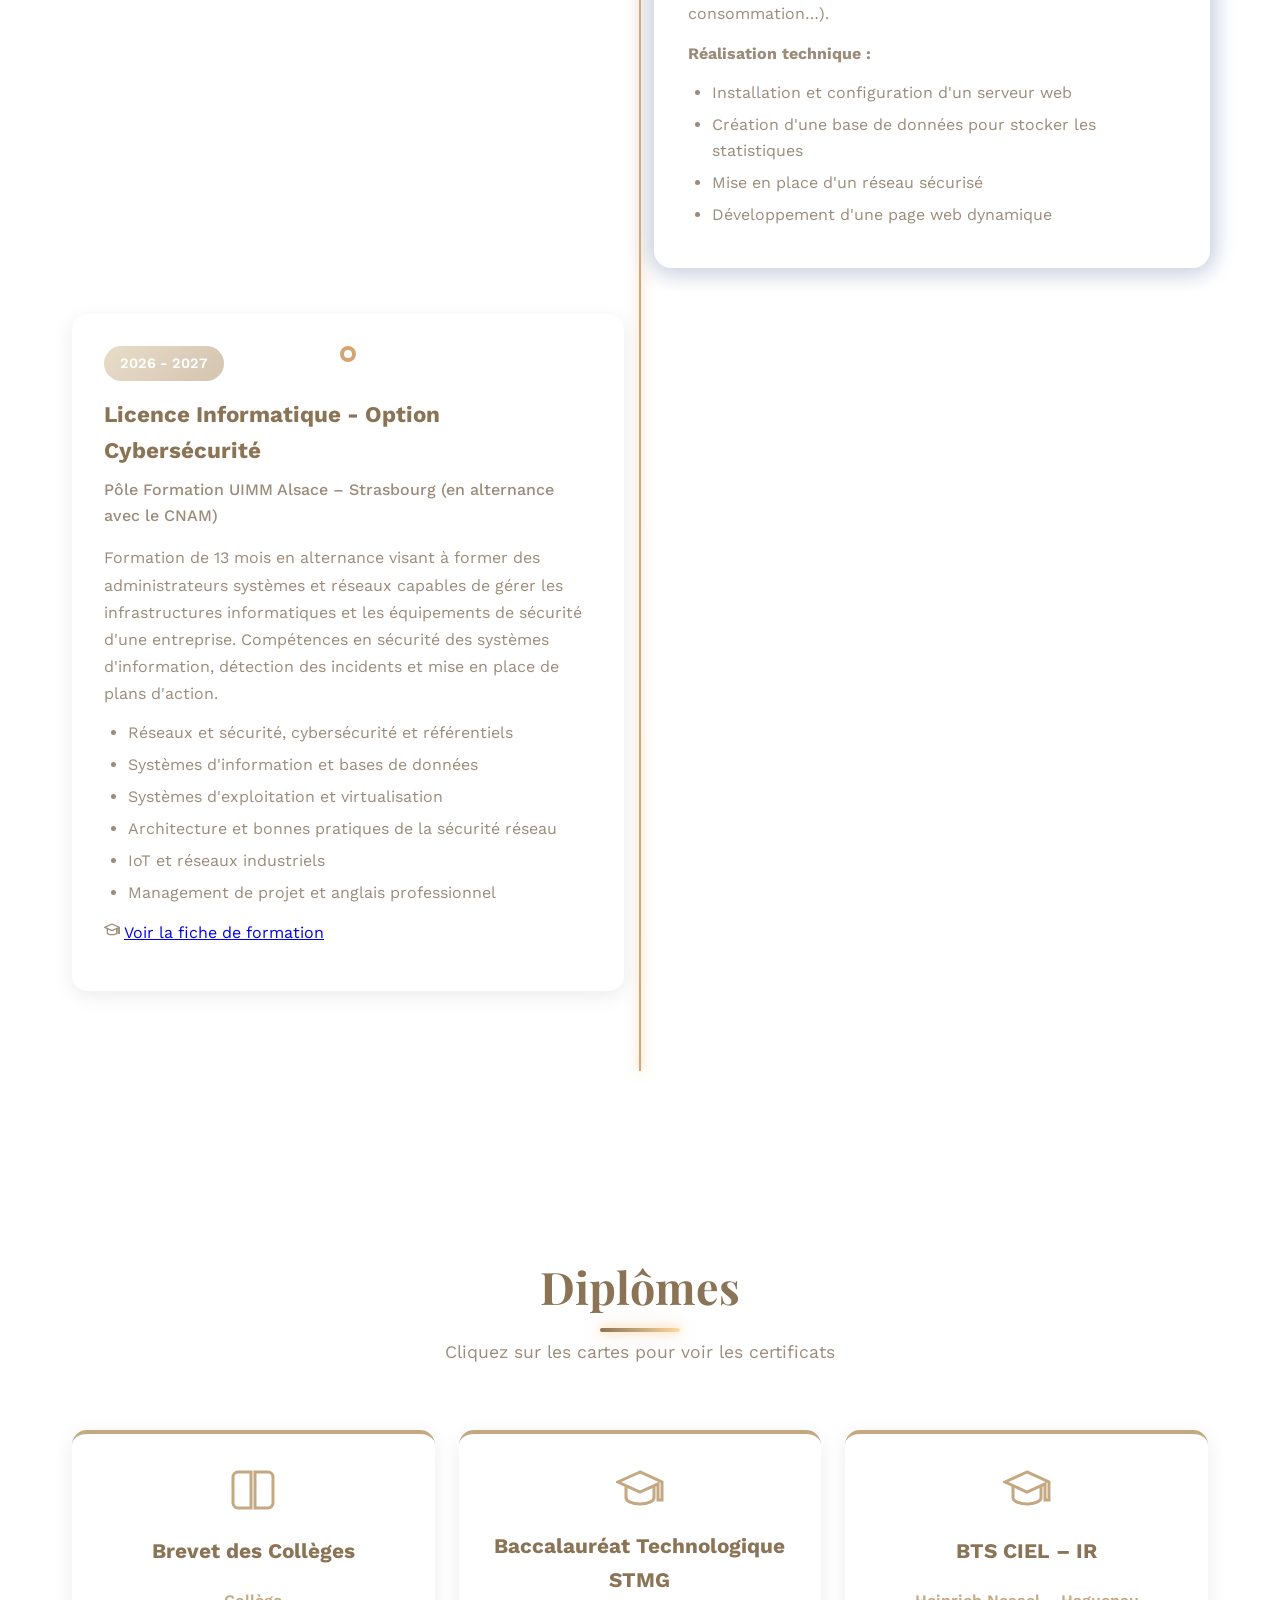
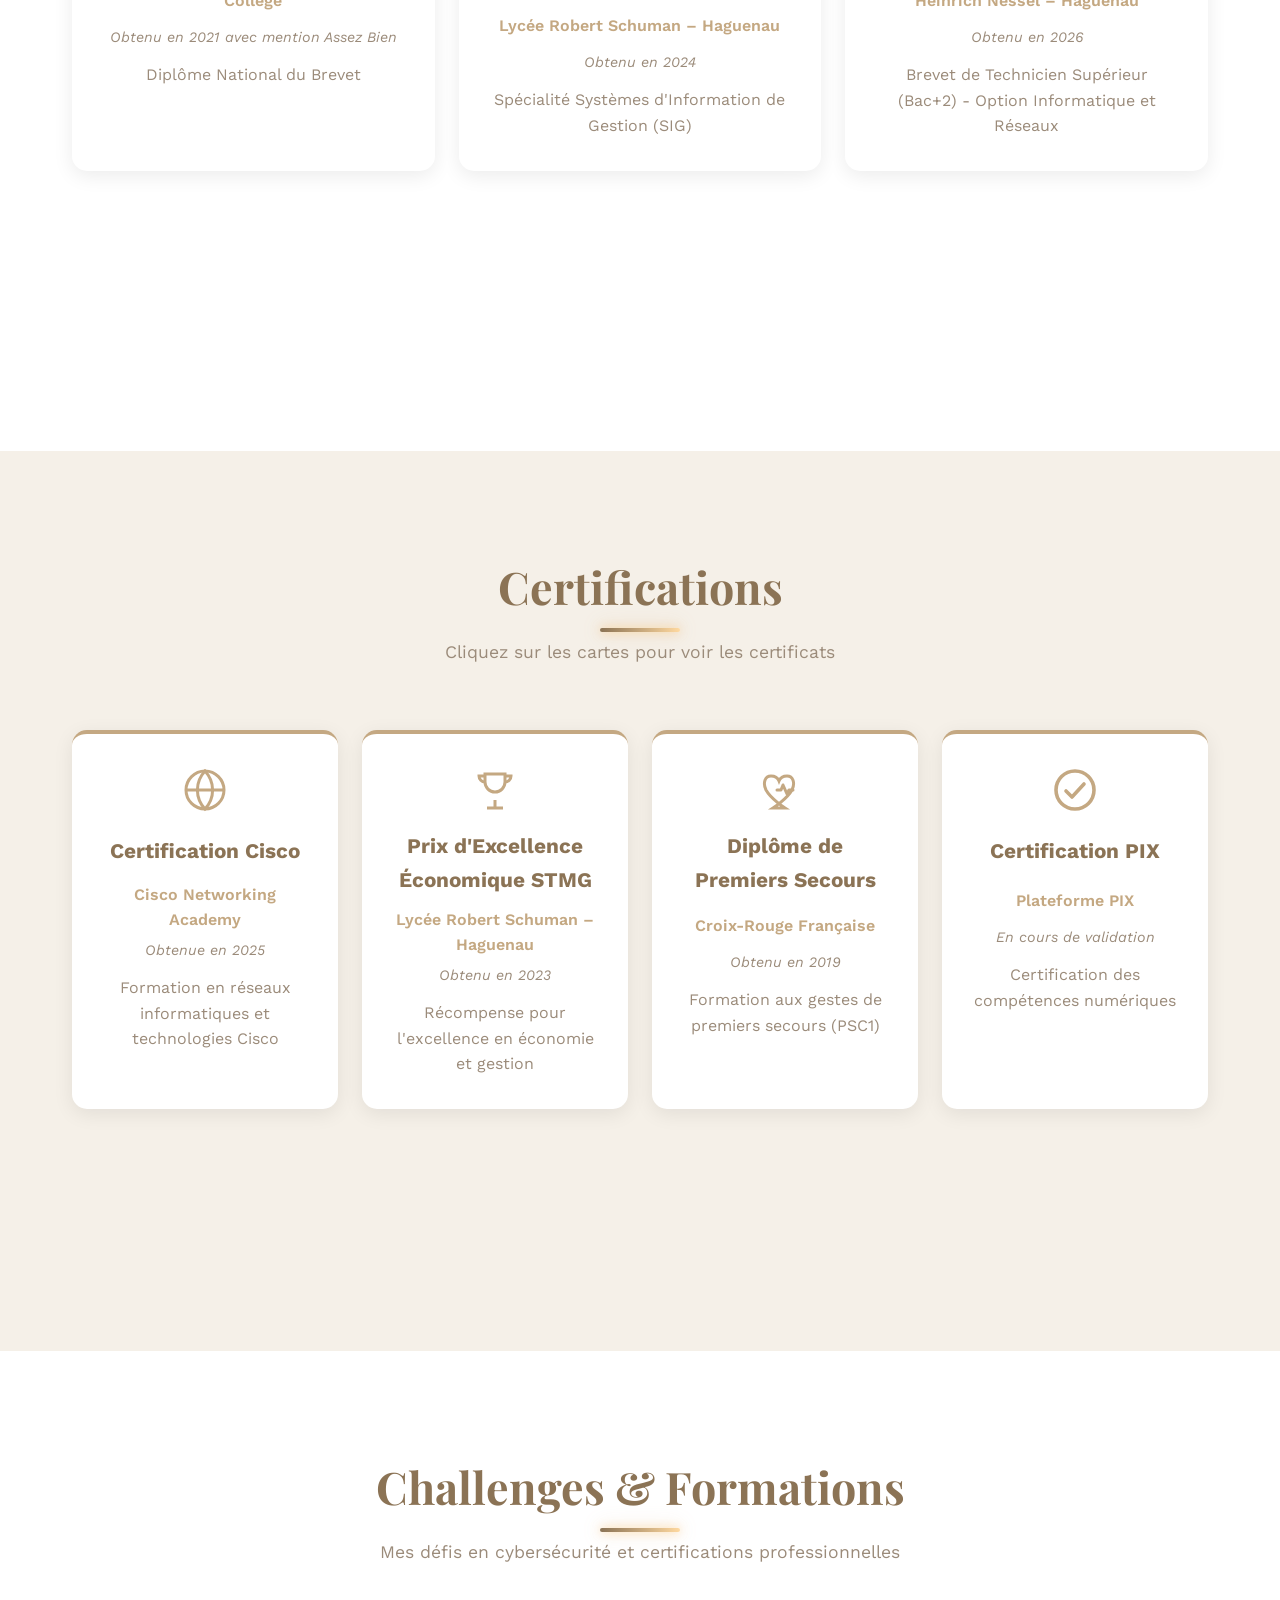
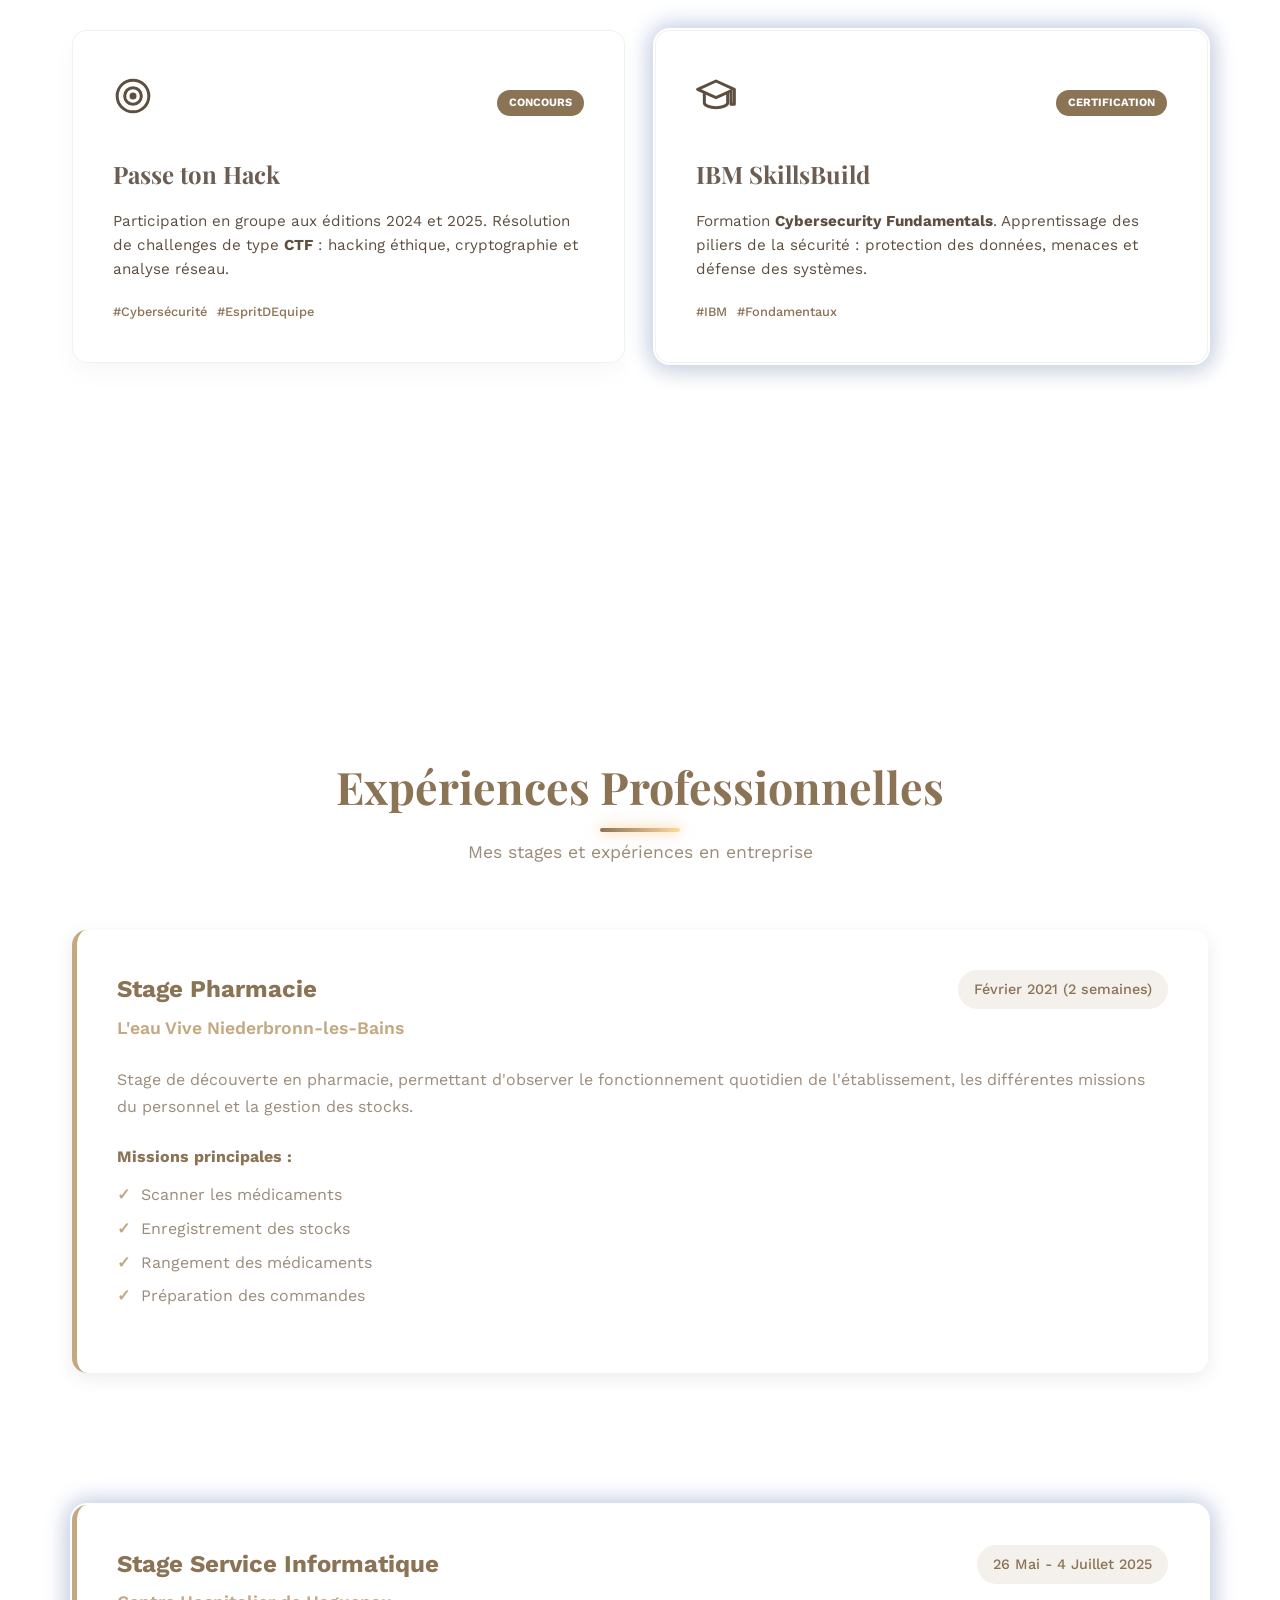
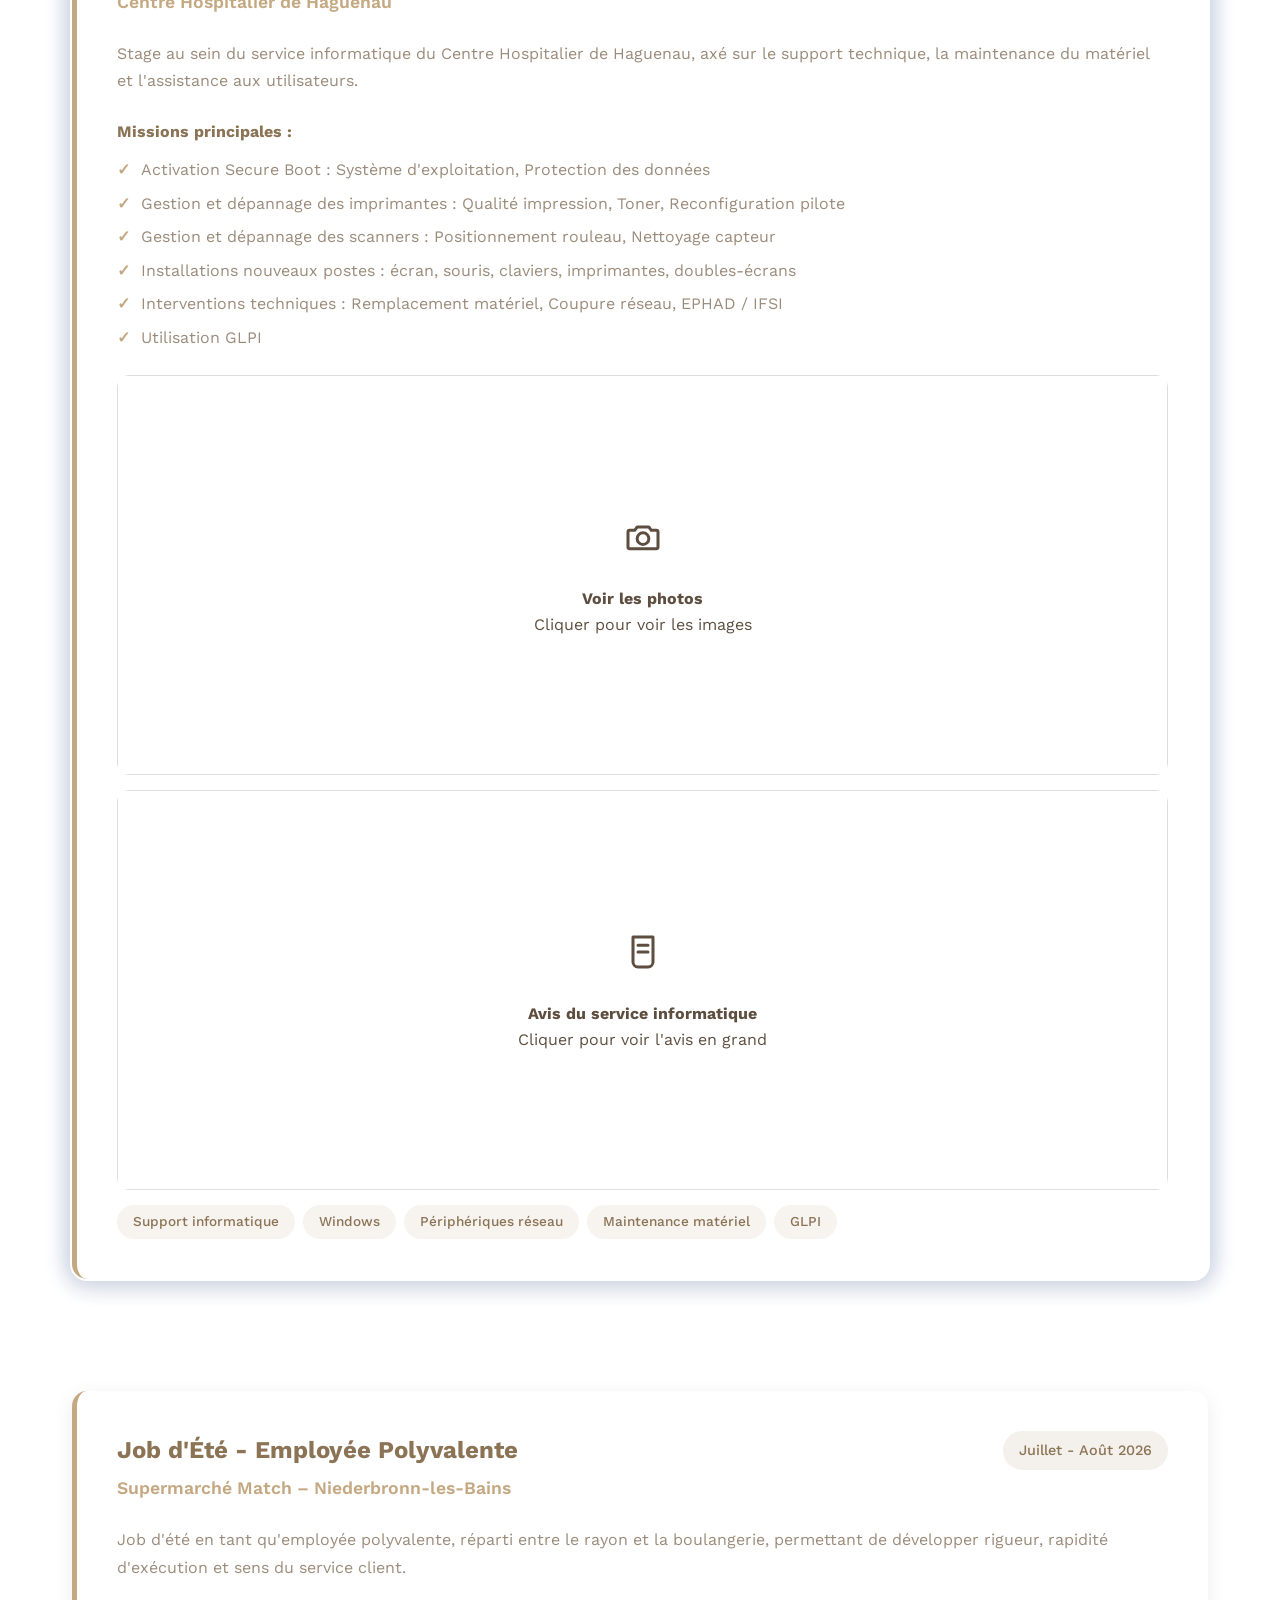
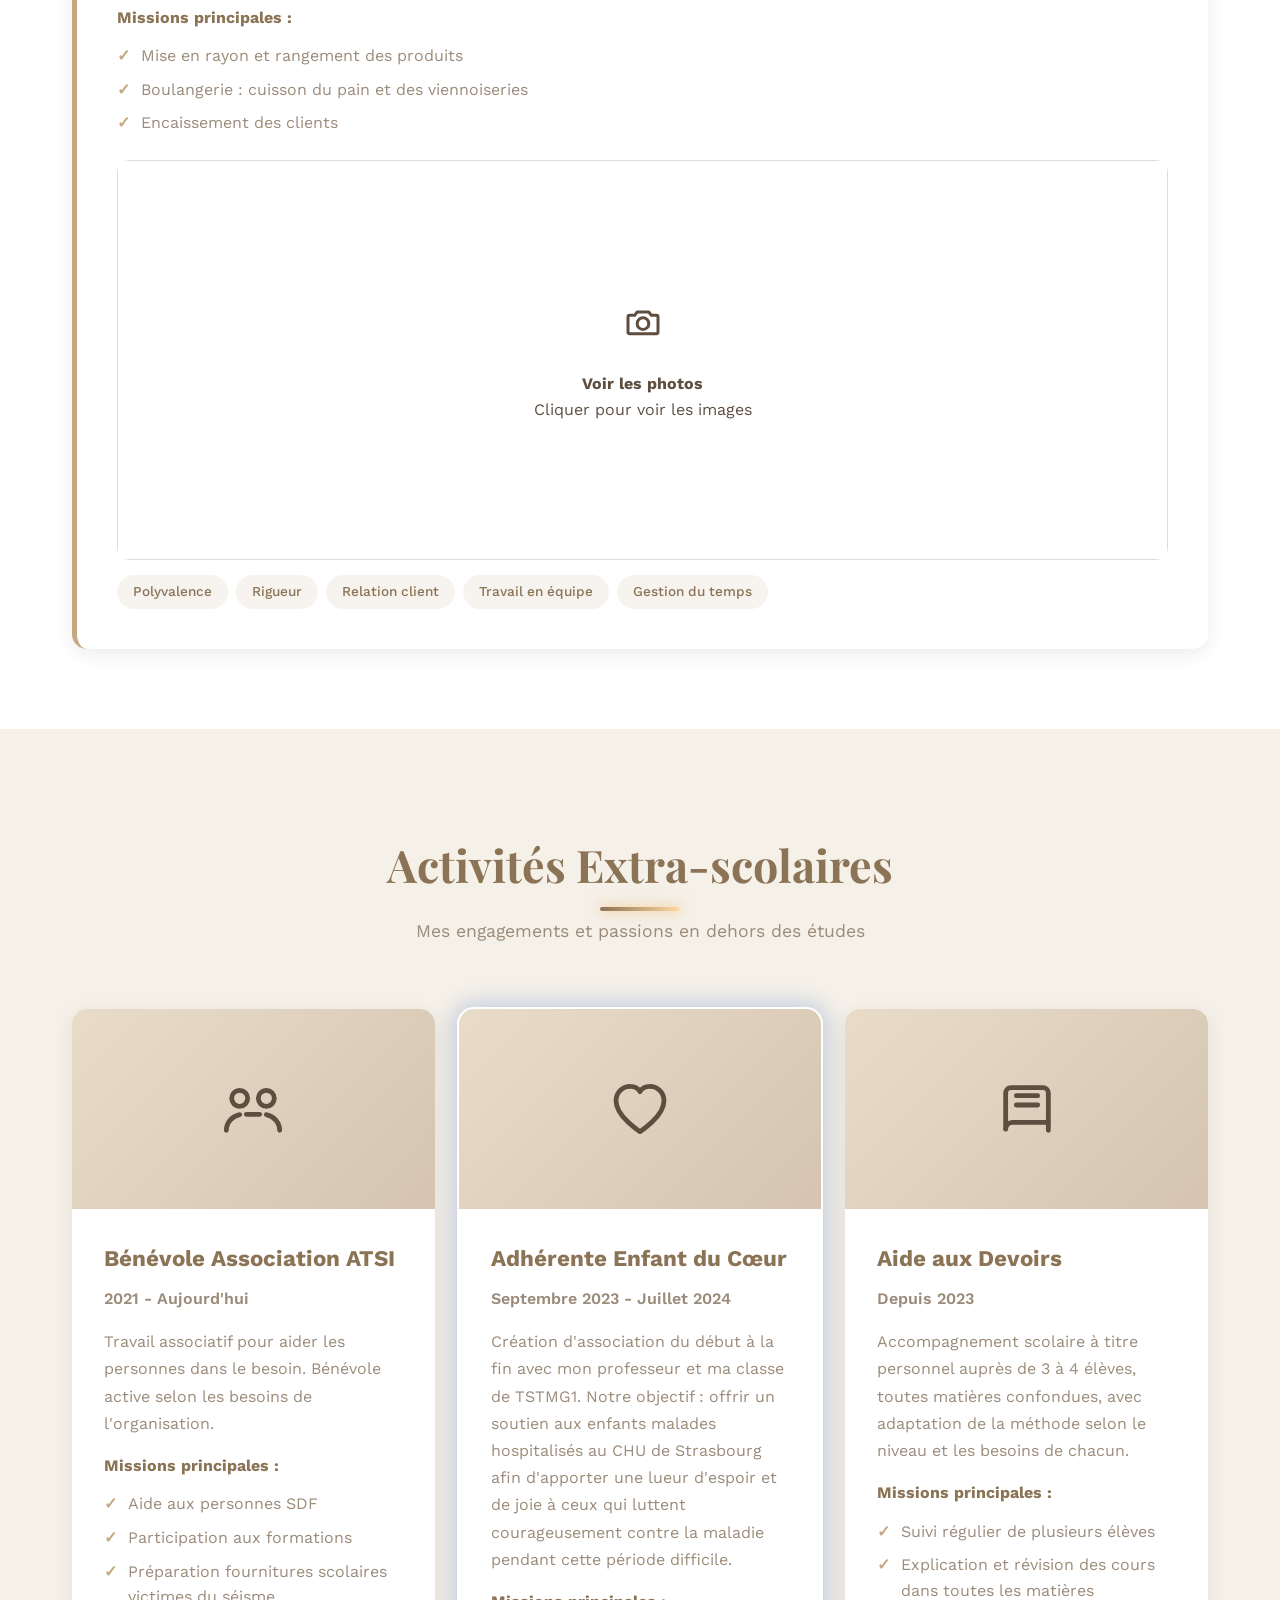
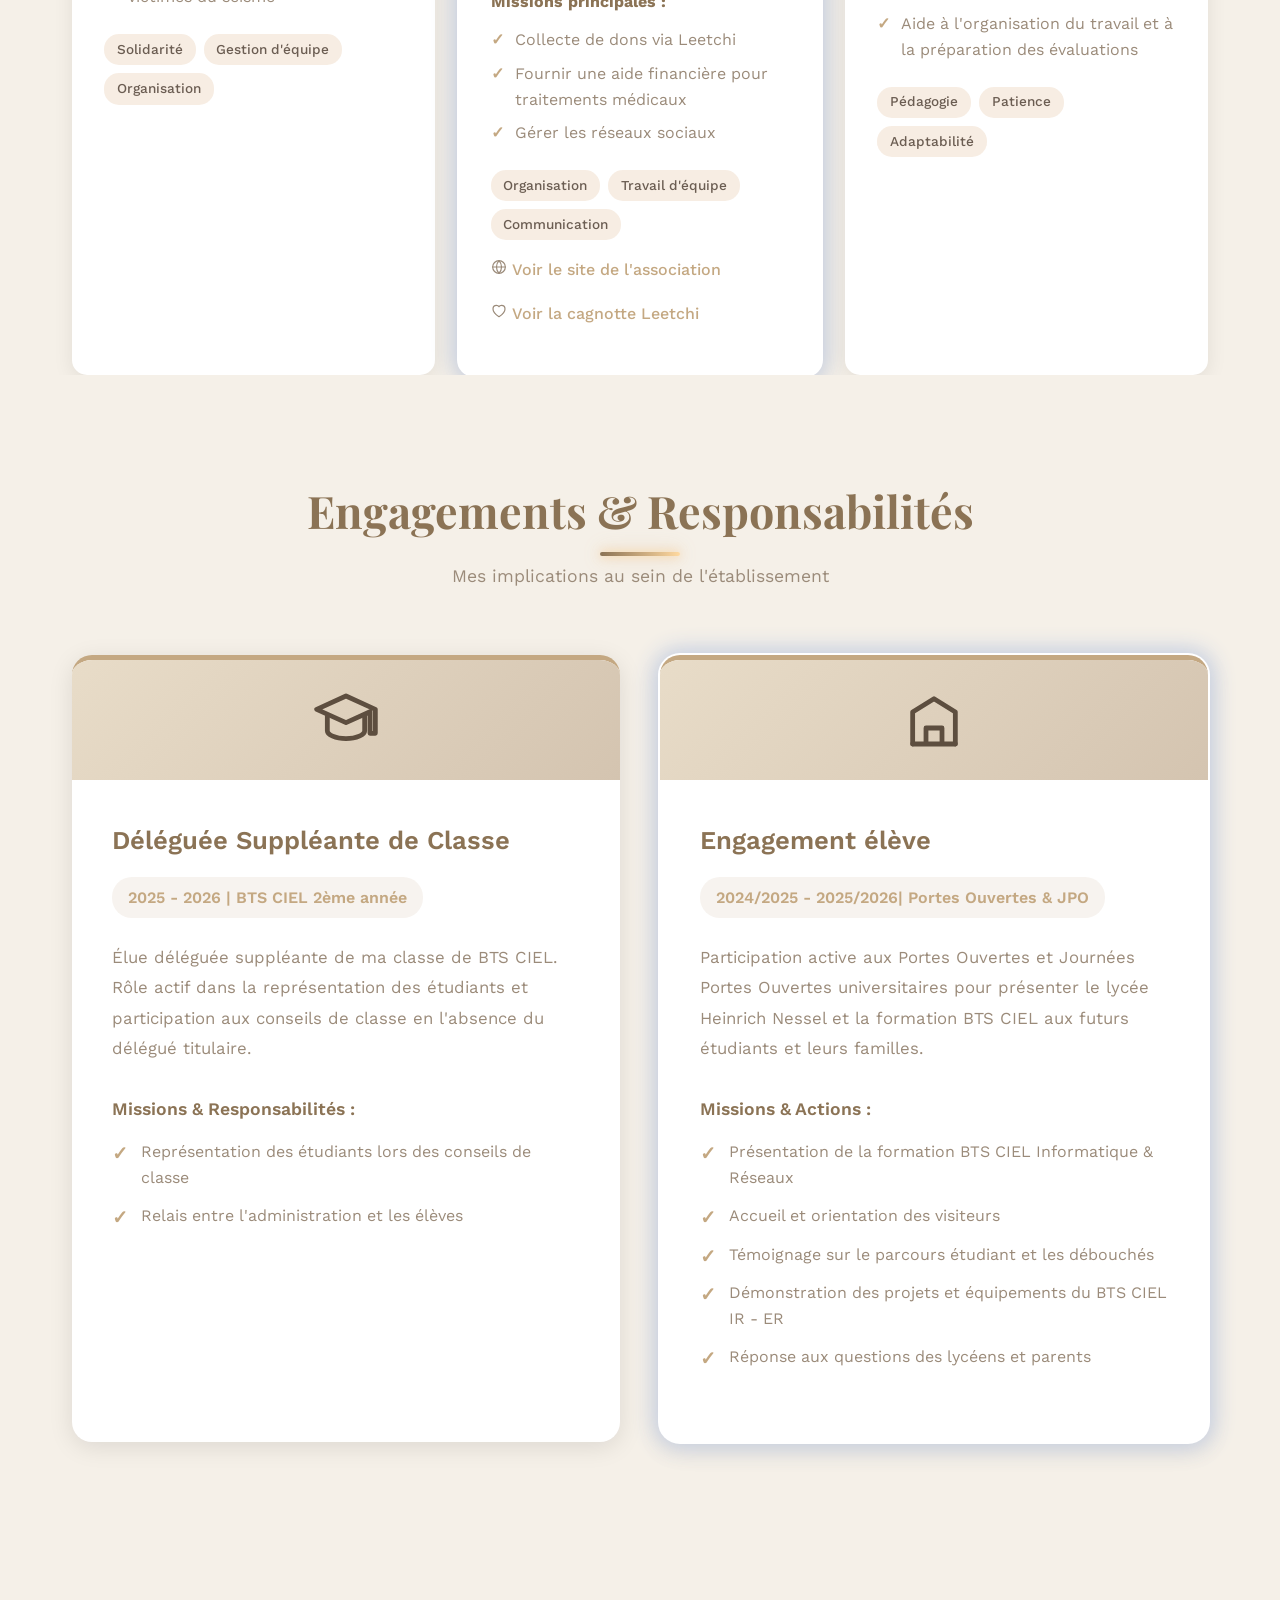
==== commit ea1039c1: "Update index.html" ====
--- a/index.html
+++ b/index.html
@@ -864,7 +864,7 @@
     <div class="container">
         <div class="section-title">
             <h2>Mes Projets</h2>
-            <p>Découvrez mes projets interactifs développés en groupes durant mes années de BTS</p>
+            <p>Découvrez mes projets interactifs, développés en groupe durant mes années de BTS ou en autonomie</p>
         </div>
         
        <div class="projet-card">
@@ -922,6 +922,55 @@
     </div>
 </div>
 
+<!-- Projet personnel : Application IA d'apprentissage de l'anglais -->
+<div class="projet-card projet-ia">
+    <div class="projet-badge">Projet personnel · En cours</div>
+    <div class="projet-content">
+        <div class="projet-icon"><svg class="icon-inline" viewBox="0 0 24 24" width="1em" height="1em" fill="none" stroke="currentColor" stroke-width="1.8" stroke-linecap="round" stroke-linejoin="round" ><path d="M21 12a8 8 0 0 1-11.6 7.1L4 20l1-4.6A8 8 0 1 1 21 12Z"/><path d="M8.5 11h.01M12 11h.01M15.5 11h.01"/></svg></div>
+        <h3>Application IA d'apprentissage de l'anglais</h3>
+        <p>Application web que j'ai codée seule pour progresser en anglais : un coach IA qui me parle et me corrige, des exercices au format du TOEIC et du vocabulaire du quotidien, du monde du travail et de la cybersécurité.</p>
+
+        <div class="projet-ia-grid">
+            <div class="projet-ia-block">
+                <h4>Fonctionnalités</h4>
+                <ul>
+                    <li><strong>Coach IA</strong> avec plusieurs modes : conversation naturelle, correction détaillée, oral de cybersécurité, simulation d'entretien d'alternance, résumé de vidéo et test de niveau (A1 à C1)</li>
+                    <li><strong>Cours du jour</strong> : tâches quotidiennes et suivi de la progression</li>
+                    <li><strong>Flashcards</strong> et <strong>quiz IA</strong> : expressions du quotidien, conversation, vocabulaire du TOEIC et de la cybersécurité</li>
+                    <li><strong>TOEIC</strong> : exercices générés par l'IA pour chaque partie, avec lecture audio pour les parties d'écoute. Un chrono permet de s'entraîner dans les conditions de l'examen, car le vrai TOEIC est minuté</li>
+                    <li><strong>Vidéos</strong> avec la méthode du <em>shadowing</em> pour travailler l'oral et la prononciation</li>
+                    <li><strong>Choix du niveau</strong> : on choisit son niveau, de débutant à courant, et l'appli s'adapte. Le coach parle plus ou moins simplement et les exercices sont plus ou moins difficiles</li>
+                </ul>
+            </div>
+            <div class="projet-ia-block">
+                <h4>Comment ça marche</h4>
+                <ul>
+                    <li><strong>Communication avec l'IA</strong> : le JavaScript envoie la question à l'IA par Internet avec la fonction <code>fetch()</code>. L'IA répond au format <strong>JSON</strong>, un texte rangé comme une liste (question, choix A/B/C/D, bonne réponse). Le code le lit et affiche les questions sous forme de boutons cliquables</li>
+                    <li><strong>Synthèse vocale (Web Speech API)</strong> : un outil intégré au navigateur qui lit les textes à voix haute, même à deux voix (homme et femme) pour les conversations du TOEIC. Rien à installer</li>
+                    <li><strong>Sauvegarde (localStorage)</strong> : la progression, les scores et les cartes « à revoir » restent enregistrés dans le navigateur, même après avoir fermé la page</li>
+                    <li><strong>Design responsive</strong> : la page s'adapte à la taille de l'écran, pensée d'abord pour le téléphone</li>
+                </ul>
+                <h4>Sécurité</h4>
+                <ul>
+                    <li>Pour fonctionner, l'appli a besoin d'une <strong>clé API</strong> : un code secret fourni par le service d'IA</li>
+                    <li>La clé n'est pas écrite dans le code de l'appli : chaque utilisateur entre la sienne dans les Réglages. Elle reste sur son appareil et peut être effacée à tout moment</li>
+                </ul>
+                <h4>Sécurité à venir</h4>
+                <ul class="a-venir">
+                    <li><strong>Serveur Python (Flask)</strong> : la clé API sera cachée sur le serveur, l'utilisateur ne la verra plus jamais</li>
+                    <li><strong>Base de données MySQL</strong> : pour créer des comptes utilisateurs</li>
+                    <li><strong>Mots de passe hachés (bcrypt)</strong> : les mots de passe ne seront jamais enregistrés en clair, ils resteront protégés même si la base de données est volée</li>
+                </ul>
+            </div>
+        </div>
+
+        <div class="projet-tech">
+            <span>HTML / CSS / JavaScript / API REST / Web Speech API</span>
+        </div>
+        <span class="projet-local"><svg class="icon-inline" viewBox="0 0 24 24" width="1em" height="1em" fill="none" stroke="currentColor" stroke-width="1.8" stroke-linecap="round" stroke-linejoin="round" ><path d="M12 3v3M12 18v3M3 12h3M18 12h3M5.6 5.6l2.1 2.1M16.3 16.3l2.1 2.1M5.6 18.4l2.1-2.1M16.3 7.7l2.1-2.1"/></svg> En cours de développement</span>
+    </div>
+</div>
+
 <!-- Projet CoVACIEL - Grande carte -->
 <div class="projet-covaciel">
     <div class="projet-badge-large"><svg class="icon-inline" viewBox="0 0 24 24" width="1em" height="1em" fill="none" stroke="currentColor" stroke-width="1.8" stroke-linecap="round" stroke-linejoin="round" ><path d="M8 21h8M12 17v4M7 4h10v4a5 5 0 0 1-10 0V4Z"/><path d="M7 5H4a3 3 0 0 0 3 3M17 5h3a3 3 0 0 1-3 3"/></svg> Projet Majeur BTS CIEL 2026</div>
@@ -1073,7 +1122,9 @@
 </div>
 </div>
 
-	<section id="cv" style="padding: 80px 0; background: white; text-align: center; min-height: 60vh; display: flex; align-items: center; justify-content: center;">
+	</section>
+
+<section id="cv" style="padding: 80px 0; background: white; text-align: center; min-height: 60vh; display: flex; align-items: center; justify-content: center;">
     <div class="container">
         <div class="section-title">
             <h2>Mon Curriculum Vitae</h2>
@@ -1085,7 +1136,6 @@
     </div>
 </section>
 
-</section>
     <!-- Section Contact -->
     <section id="contact">
         <div class="container">
@@ -1100,7 +1150,7 @@
                         <div class="contact-info-icon"><svg class="icon-inline" viewBox="0 0 24 24" width="1em" height="1em" fill="none" stroke="currentColor" stroke-width="1.8" stroke-linecap="round" stroke-linejoin="round" ><rect x="3" y="5" width="18" height="14" rx="2"/><path d="m3 7 9 6 9-6"/></svg></div>
                         <div class="contact-info-text">
                             <span class="contact-info-label">Email</span>
-                            <span class="contact-info-value"><a href="/cdn-cgi/l/email-protection#0567607176646b646b60456c66696a70612b666a68"><span class="__cf_email__" data-cfemail="185a7d6c6d74796a6c7158717b74776d7c367b7775"><span class="__cf_email__" data-cfemail="dab8bfaeafb6bba8aeb39ab3b9b6b5afbef4b9b5b7">betularti@icloud.com</span></span></a></span>
+                            <span class="contact-info-value"><a href="mailto:betularti@icloud.com">betularti@icloud.com</a></span>
                         </div>
                     </div>
                     <div class="contact-info-item">
--- a/style.css
+++ b/style.css
@@ -2038,12 +2038,13 @@
     color: white;
     font-size: 1.15rem;
     font-weight: 600;
+    letter-spacing: 0.3px;
     text-decoration: none;
-    border-radius: 50px;
-    
+    border-radius: 10px;
+
     /* Ombres et effets */
     box-shadow: 0 8px 25px rgba(139, 115, 85, 0.3);
-    border: 2px solid transparent;
+    border: 2px solid var(--primary);
     position: relative;
     overflow: hidden;
     
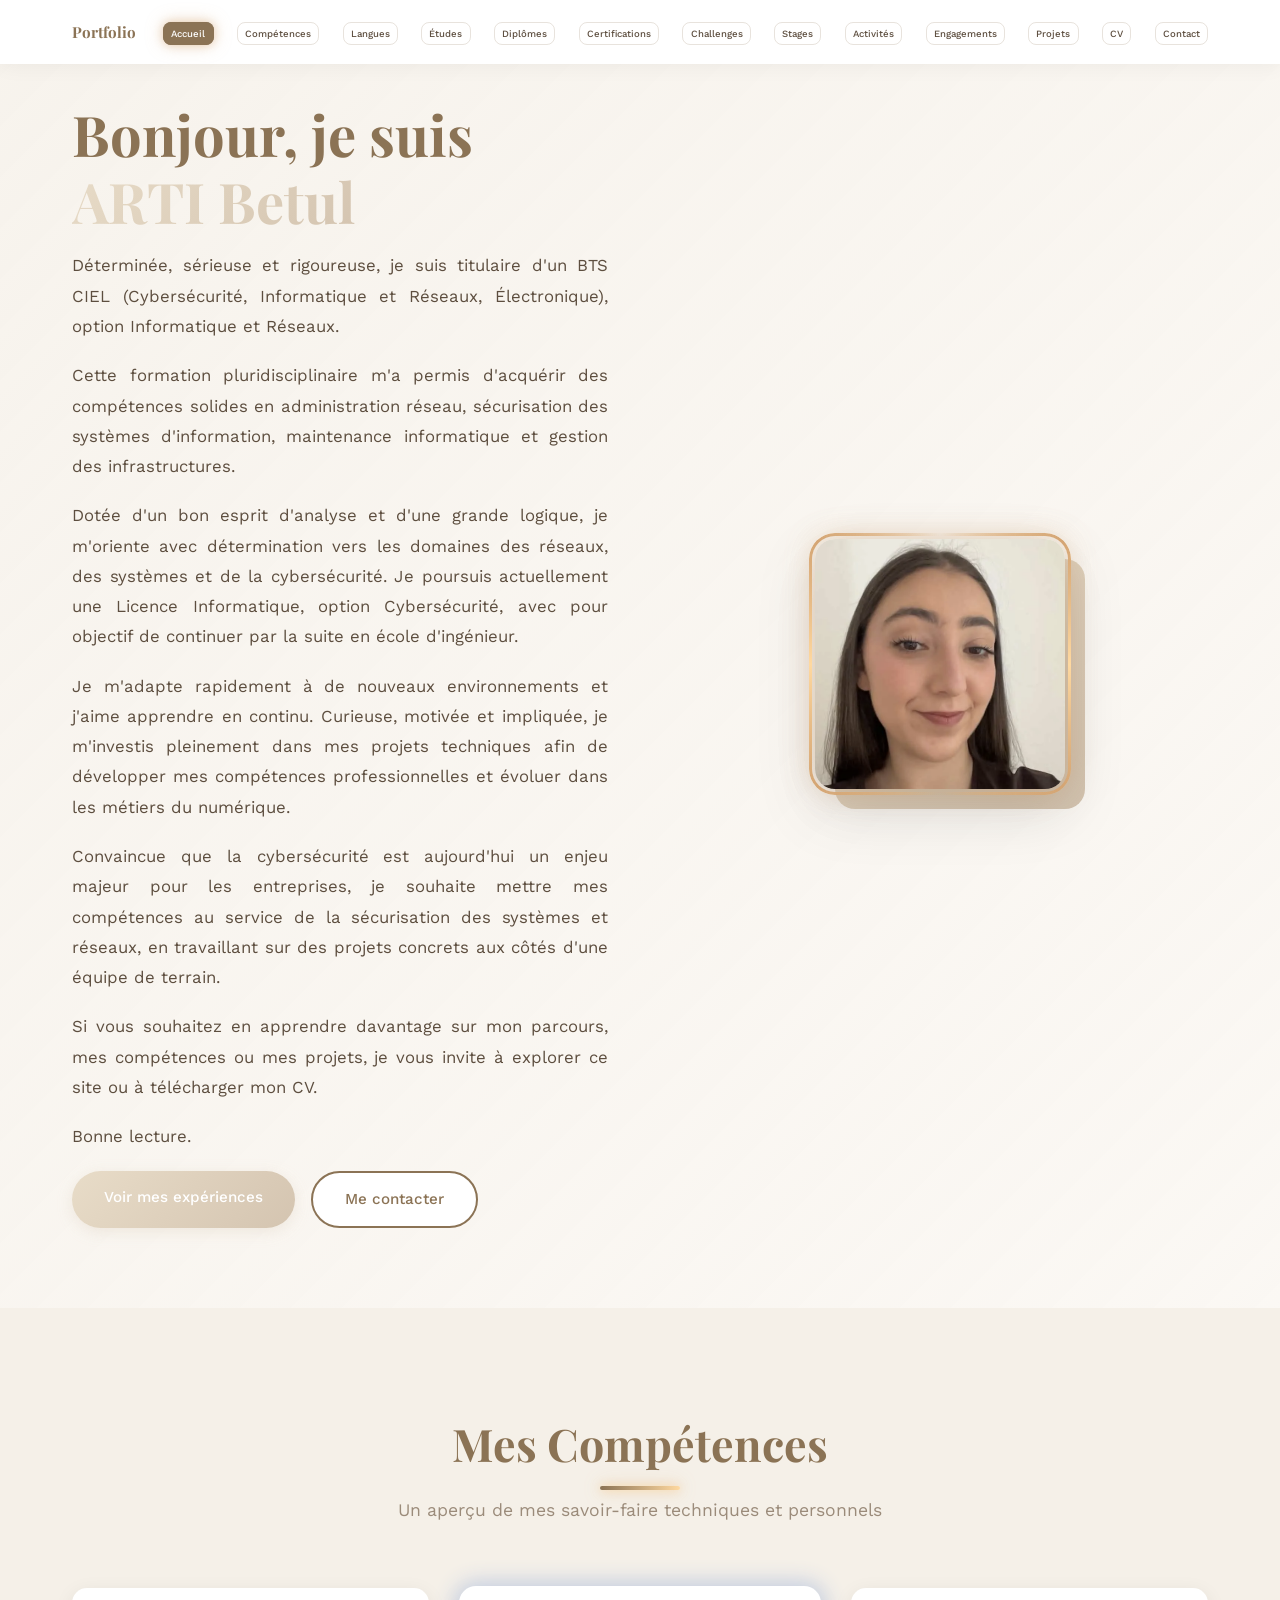
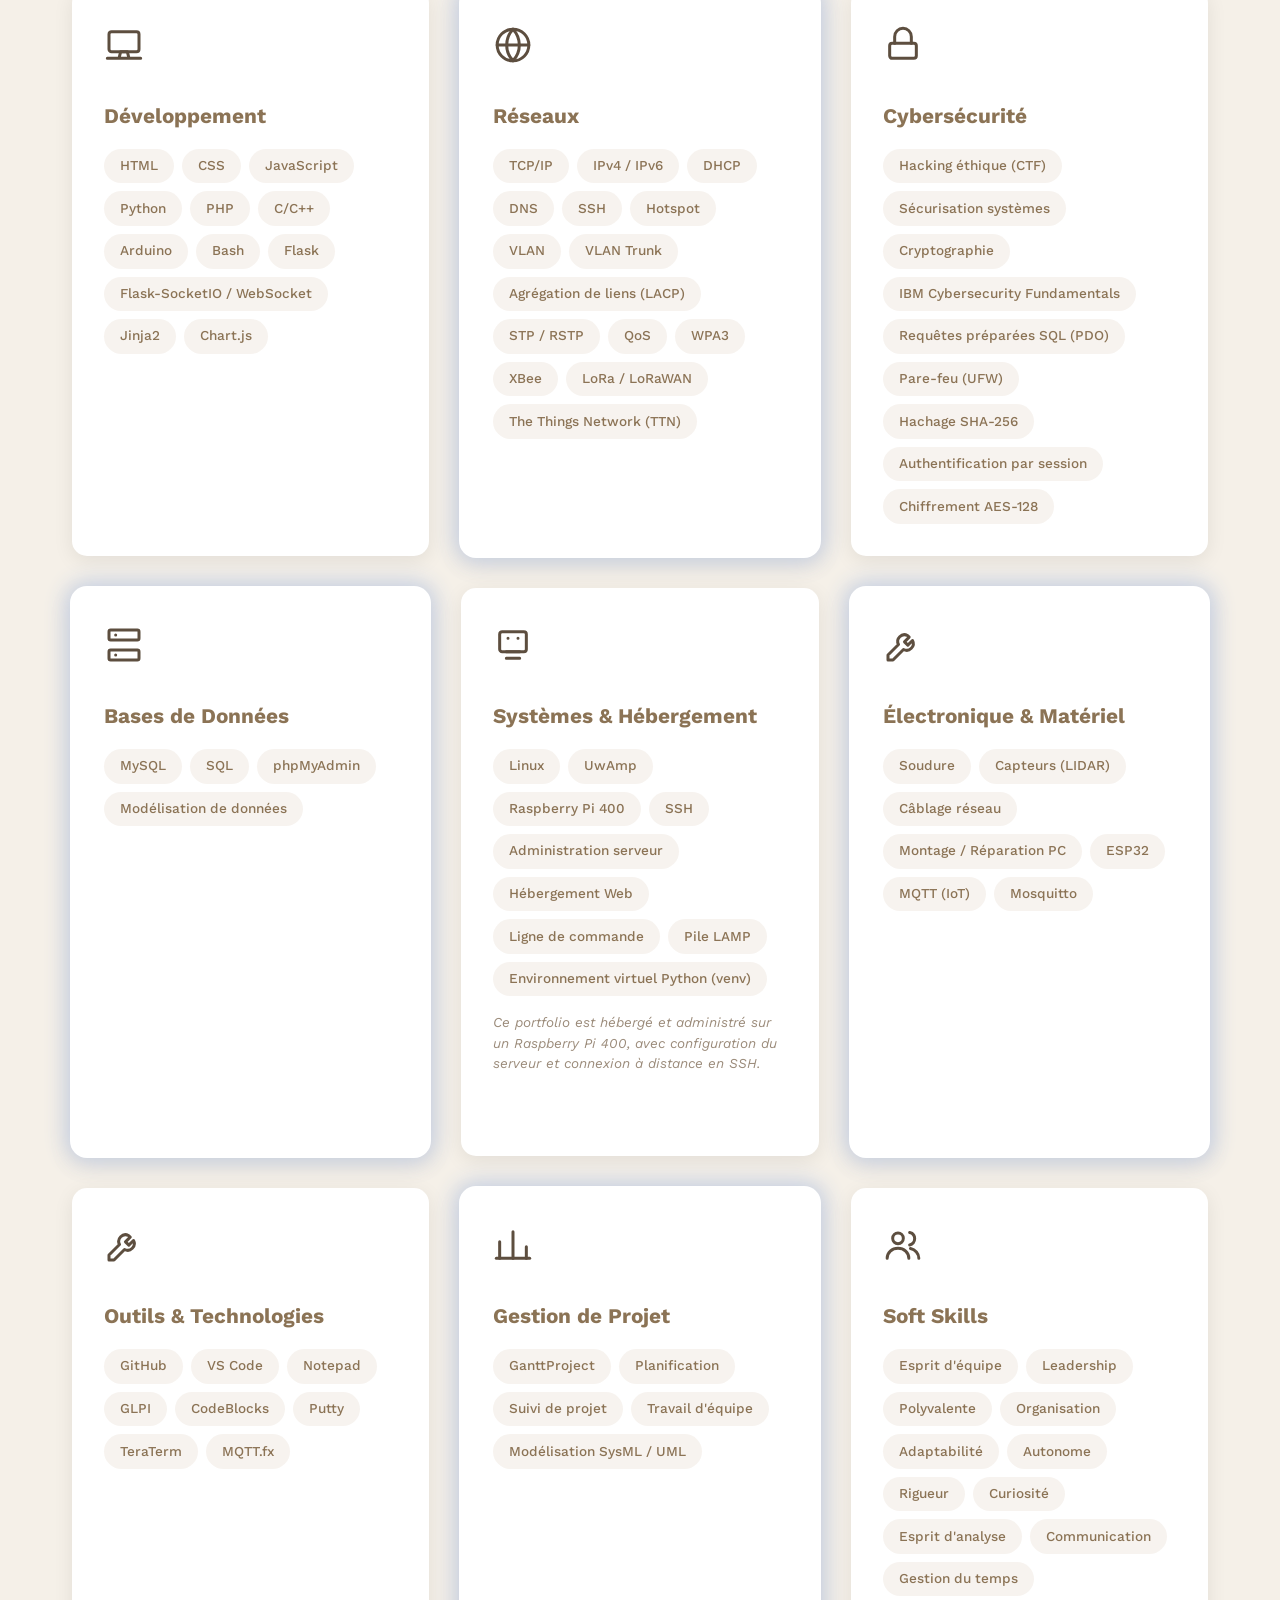
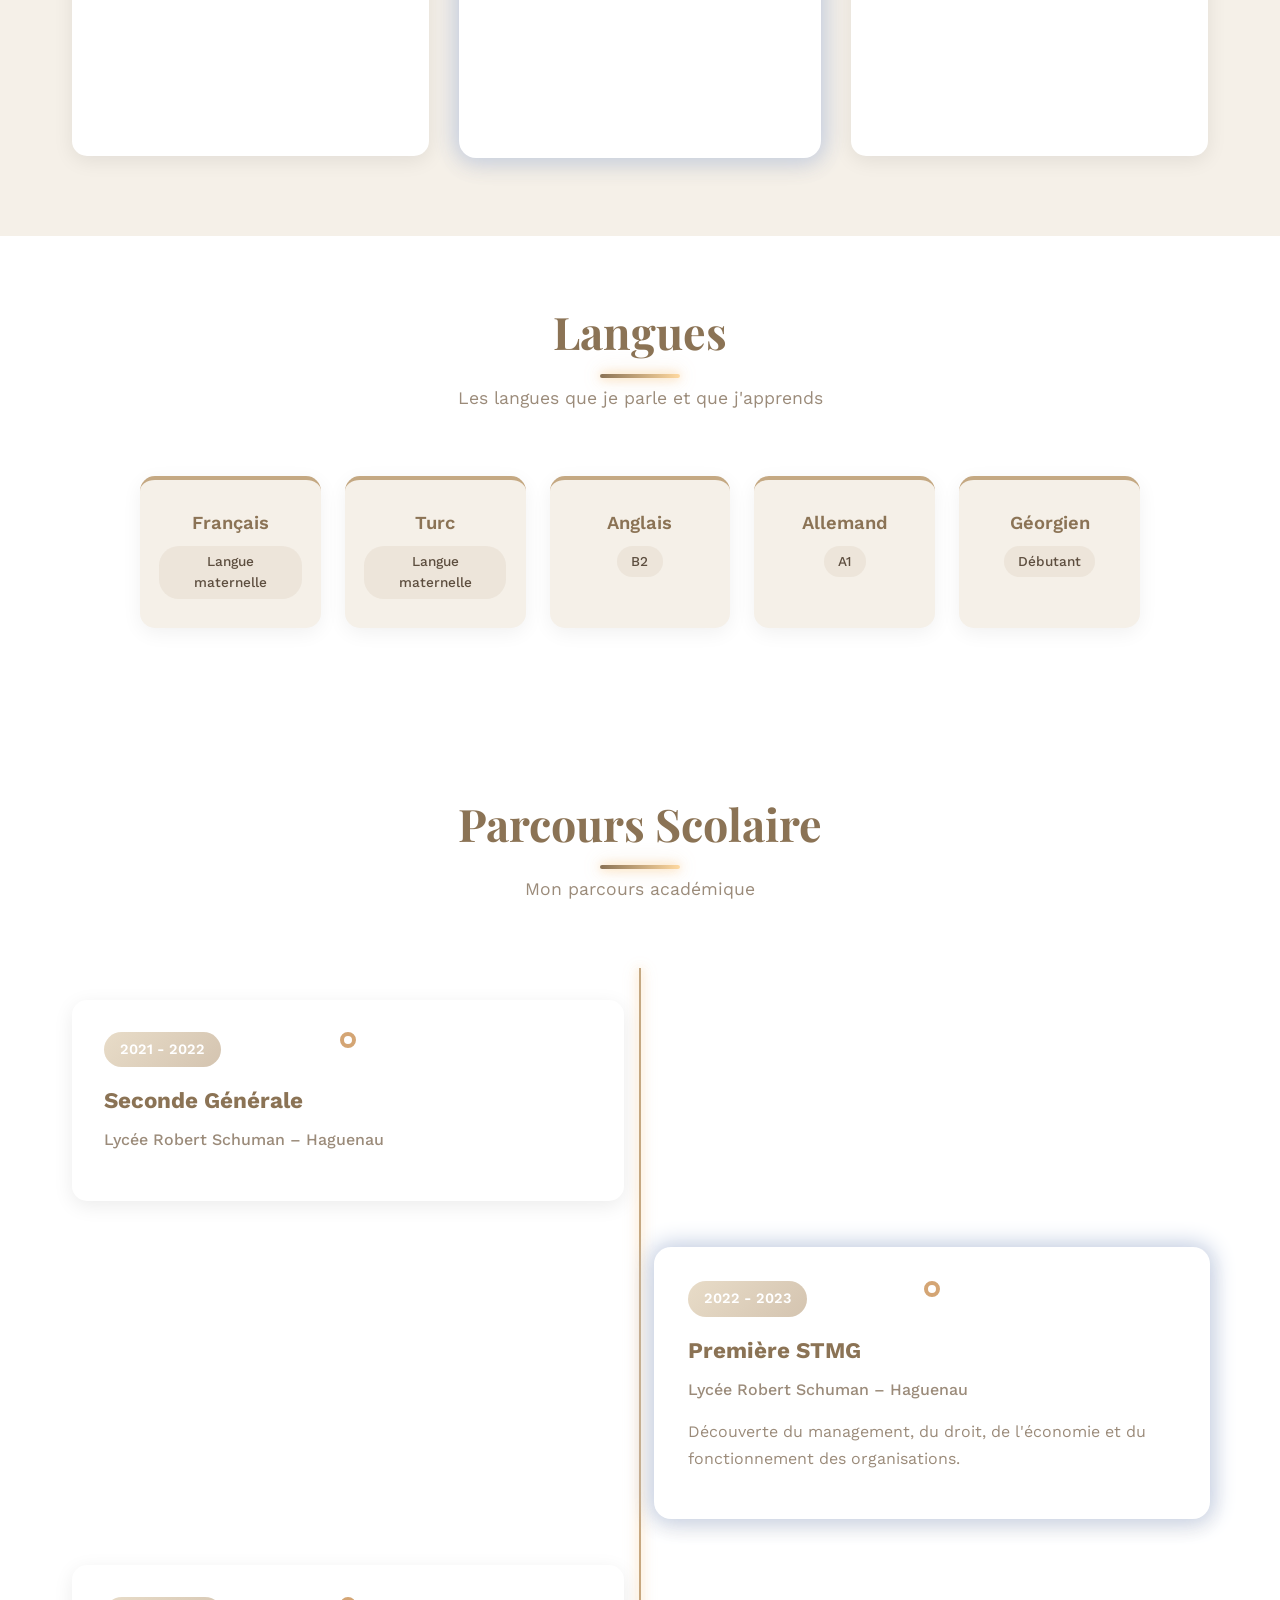
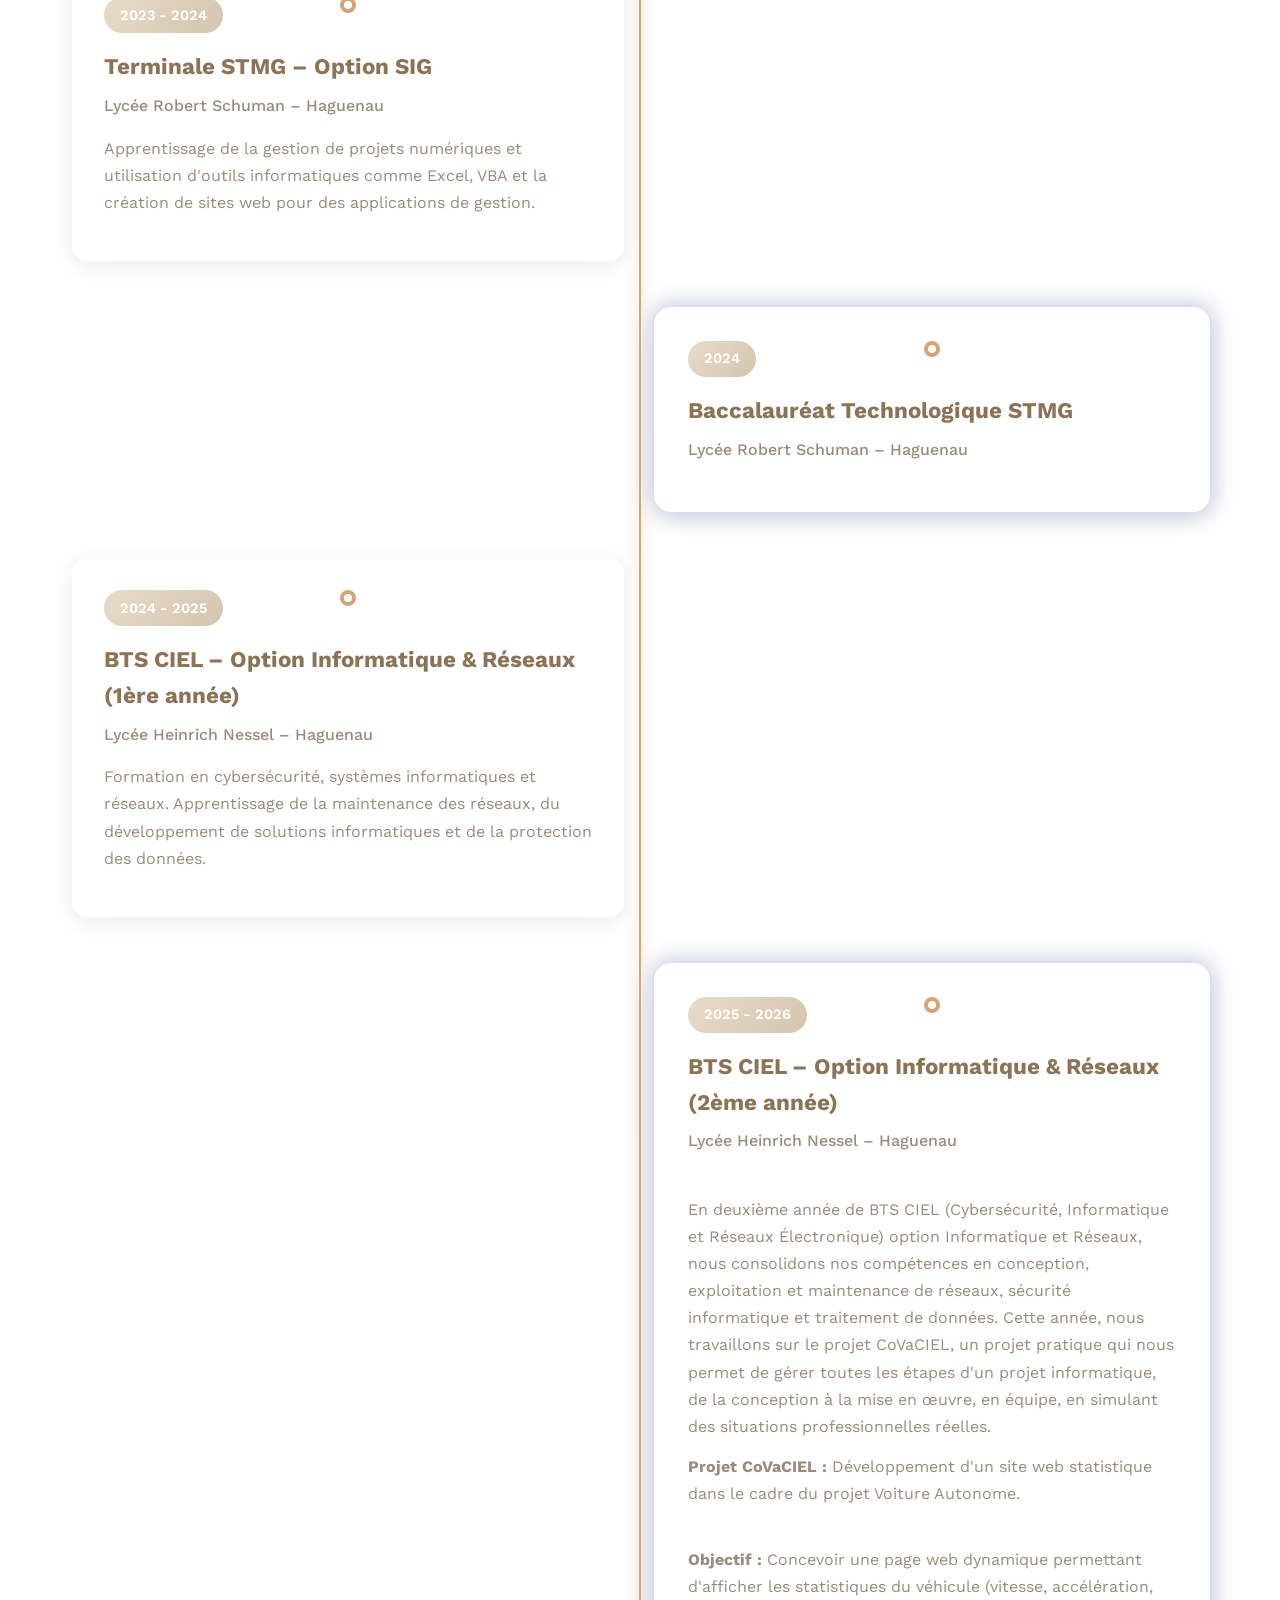
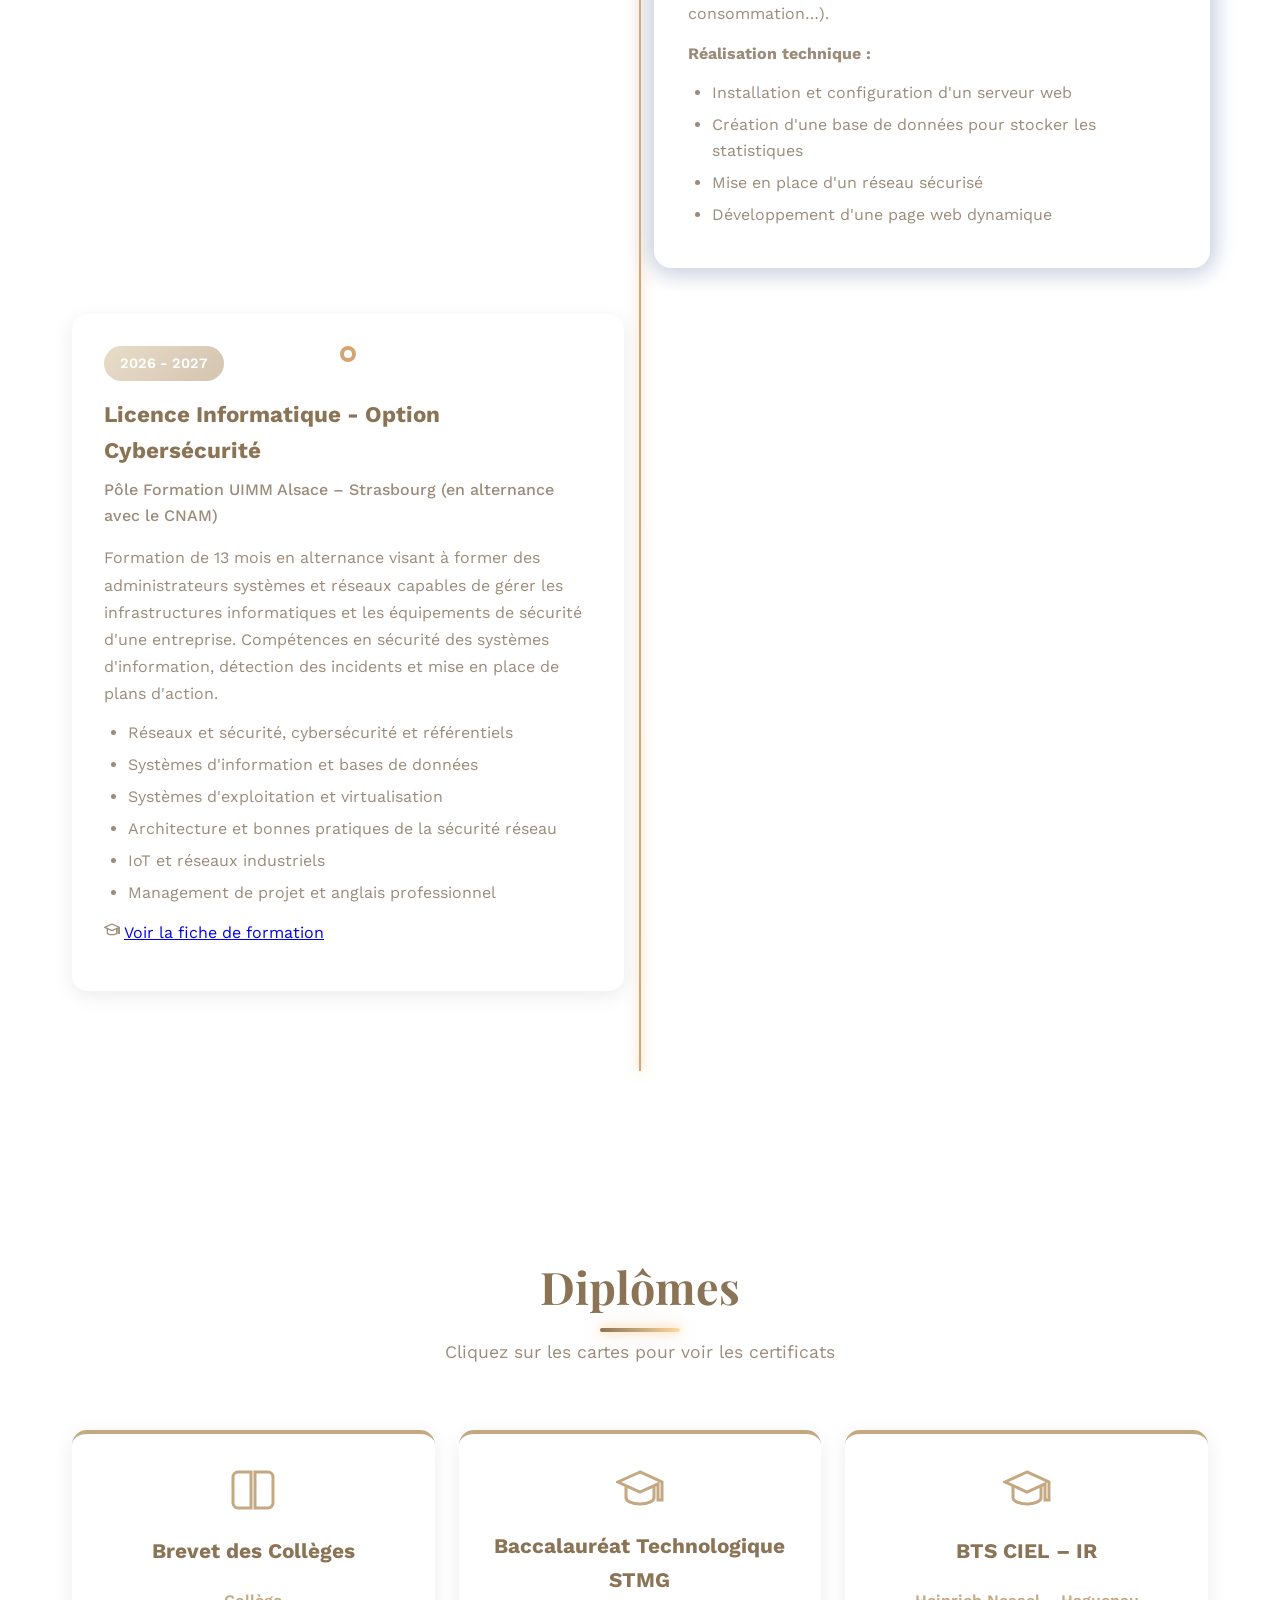
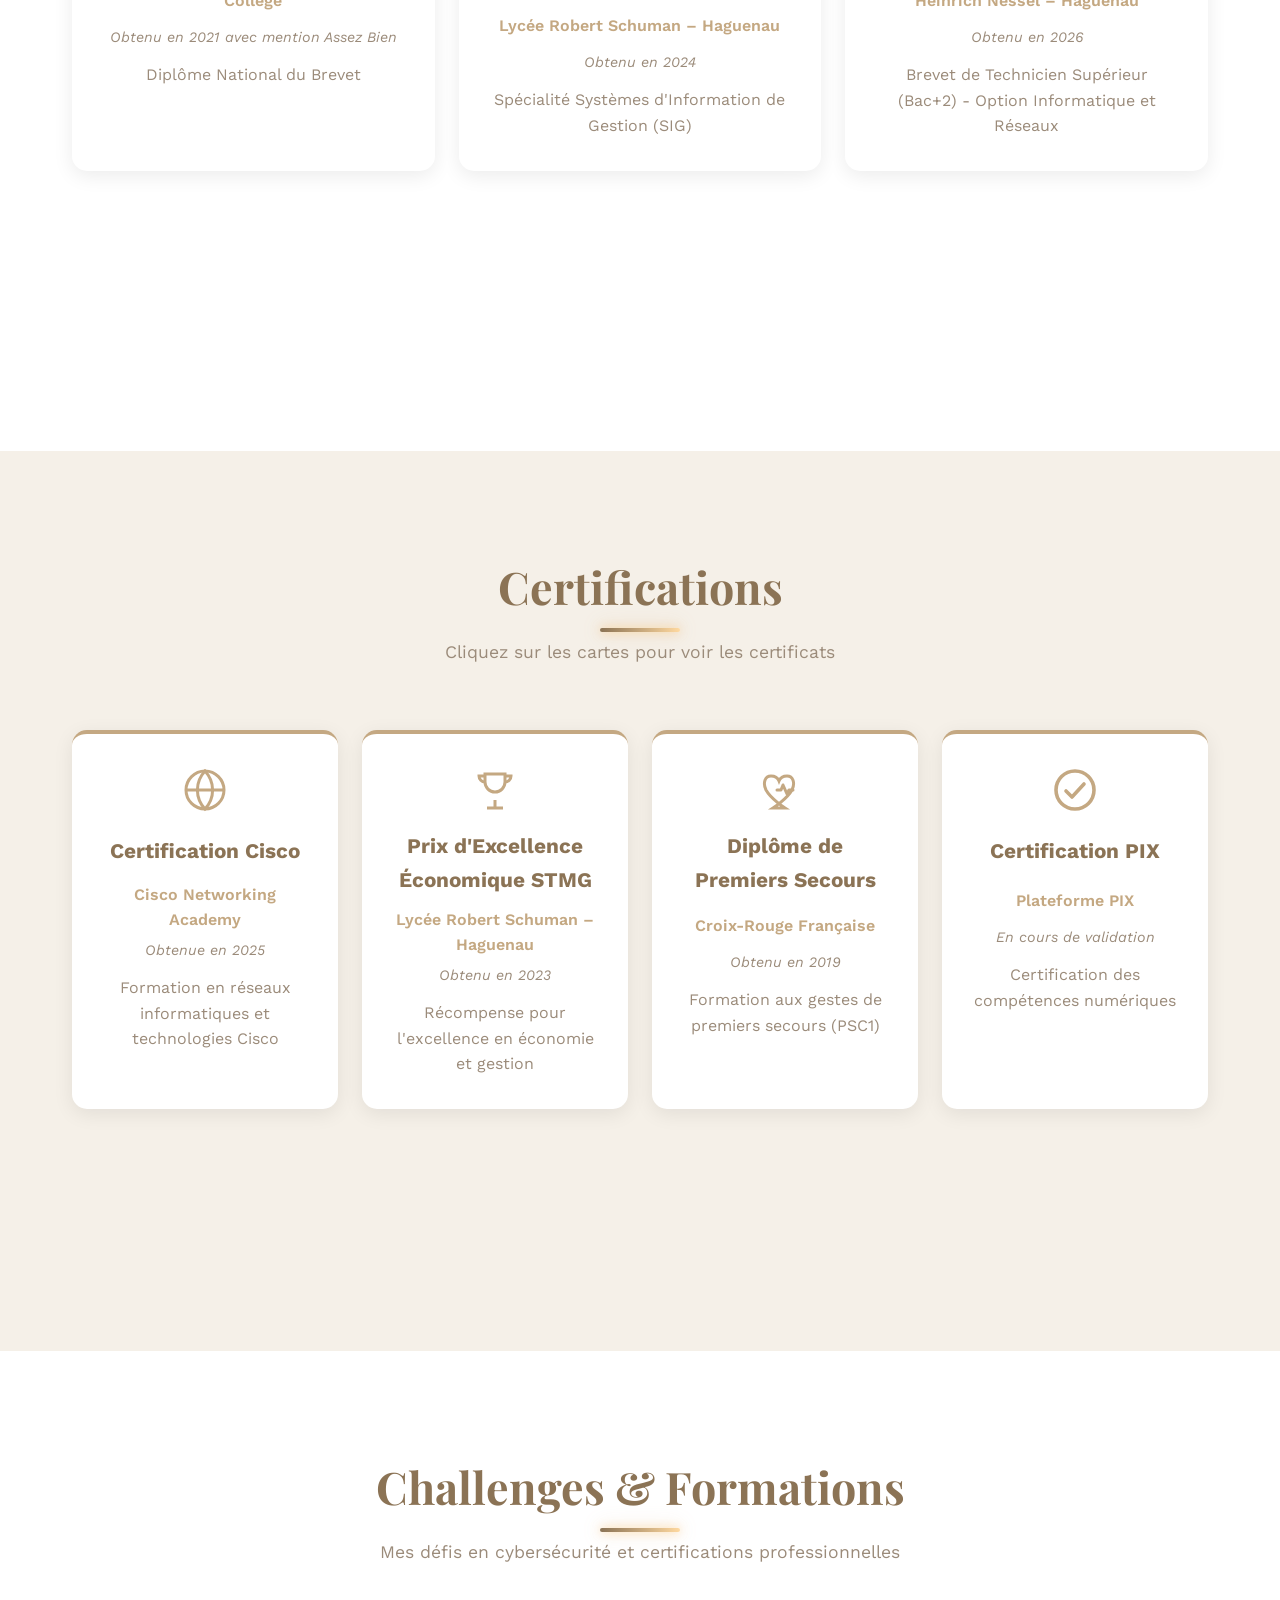
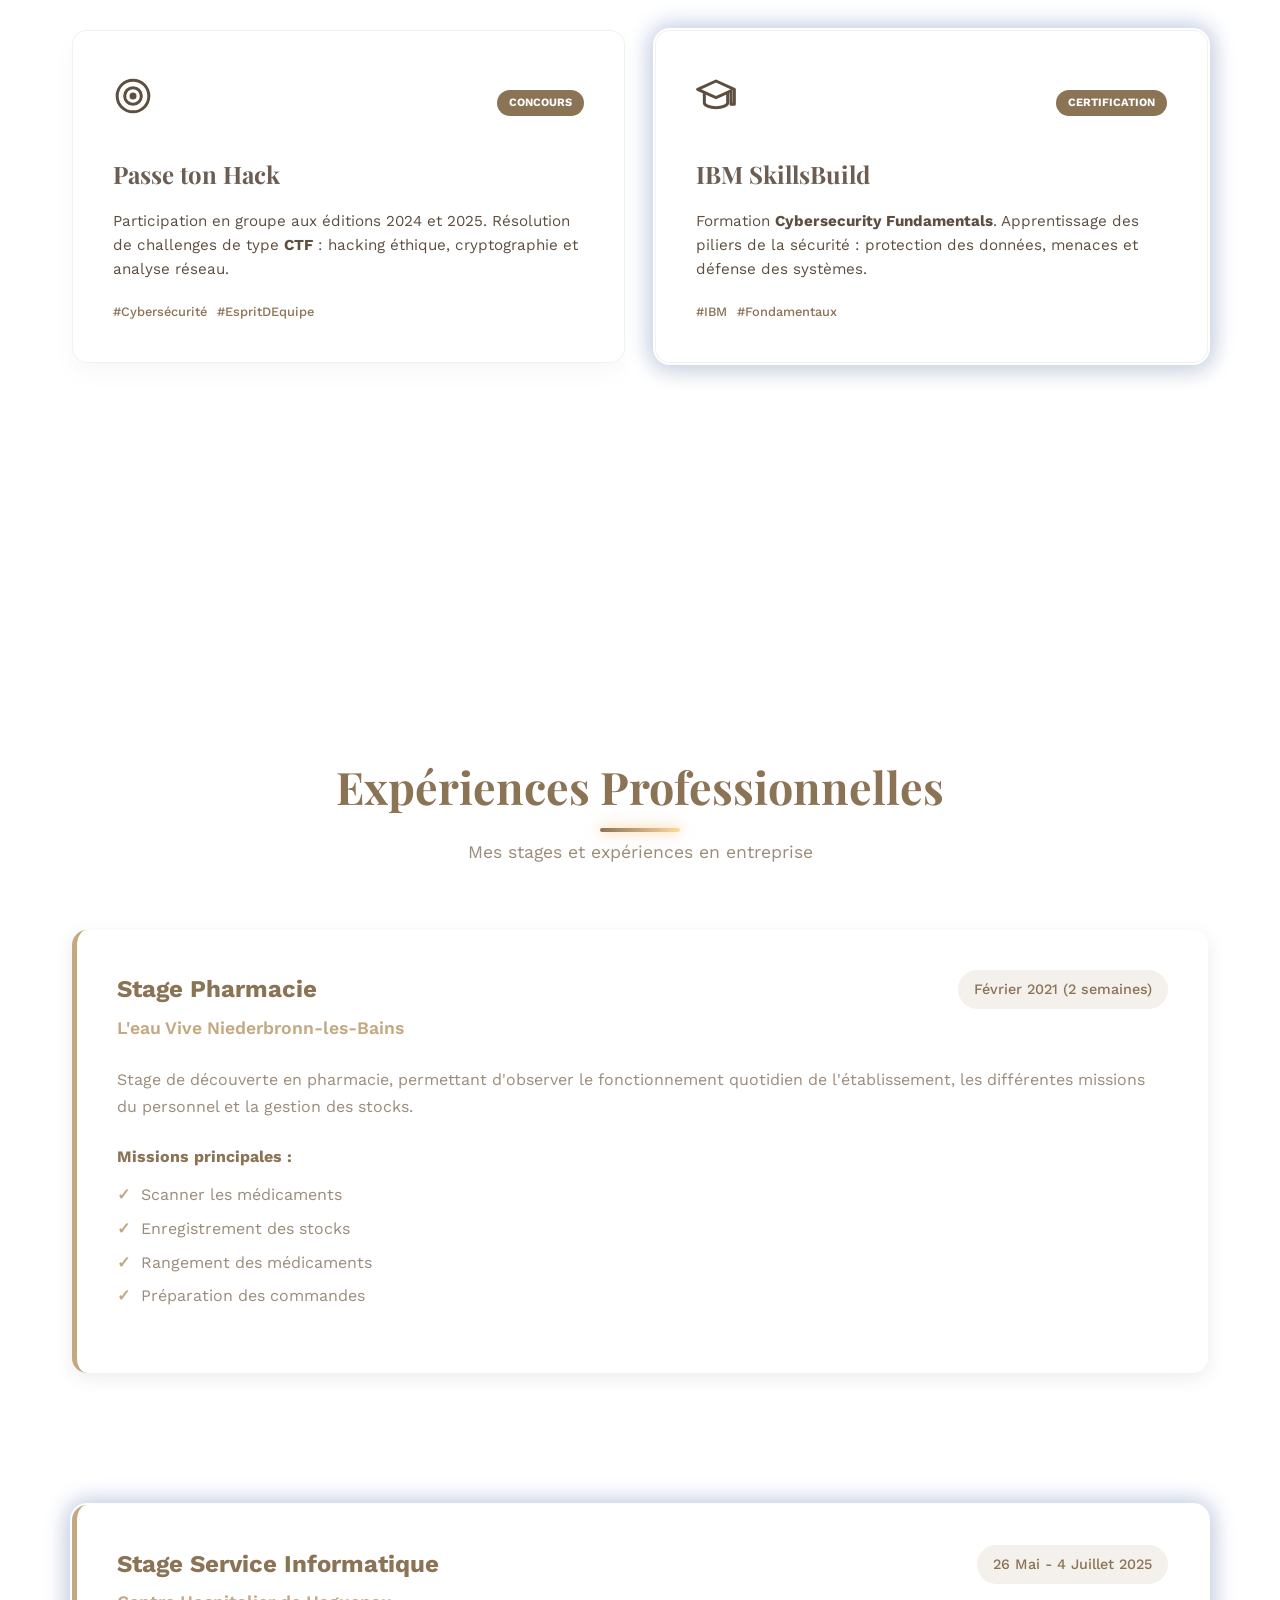
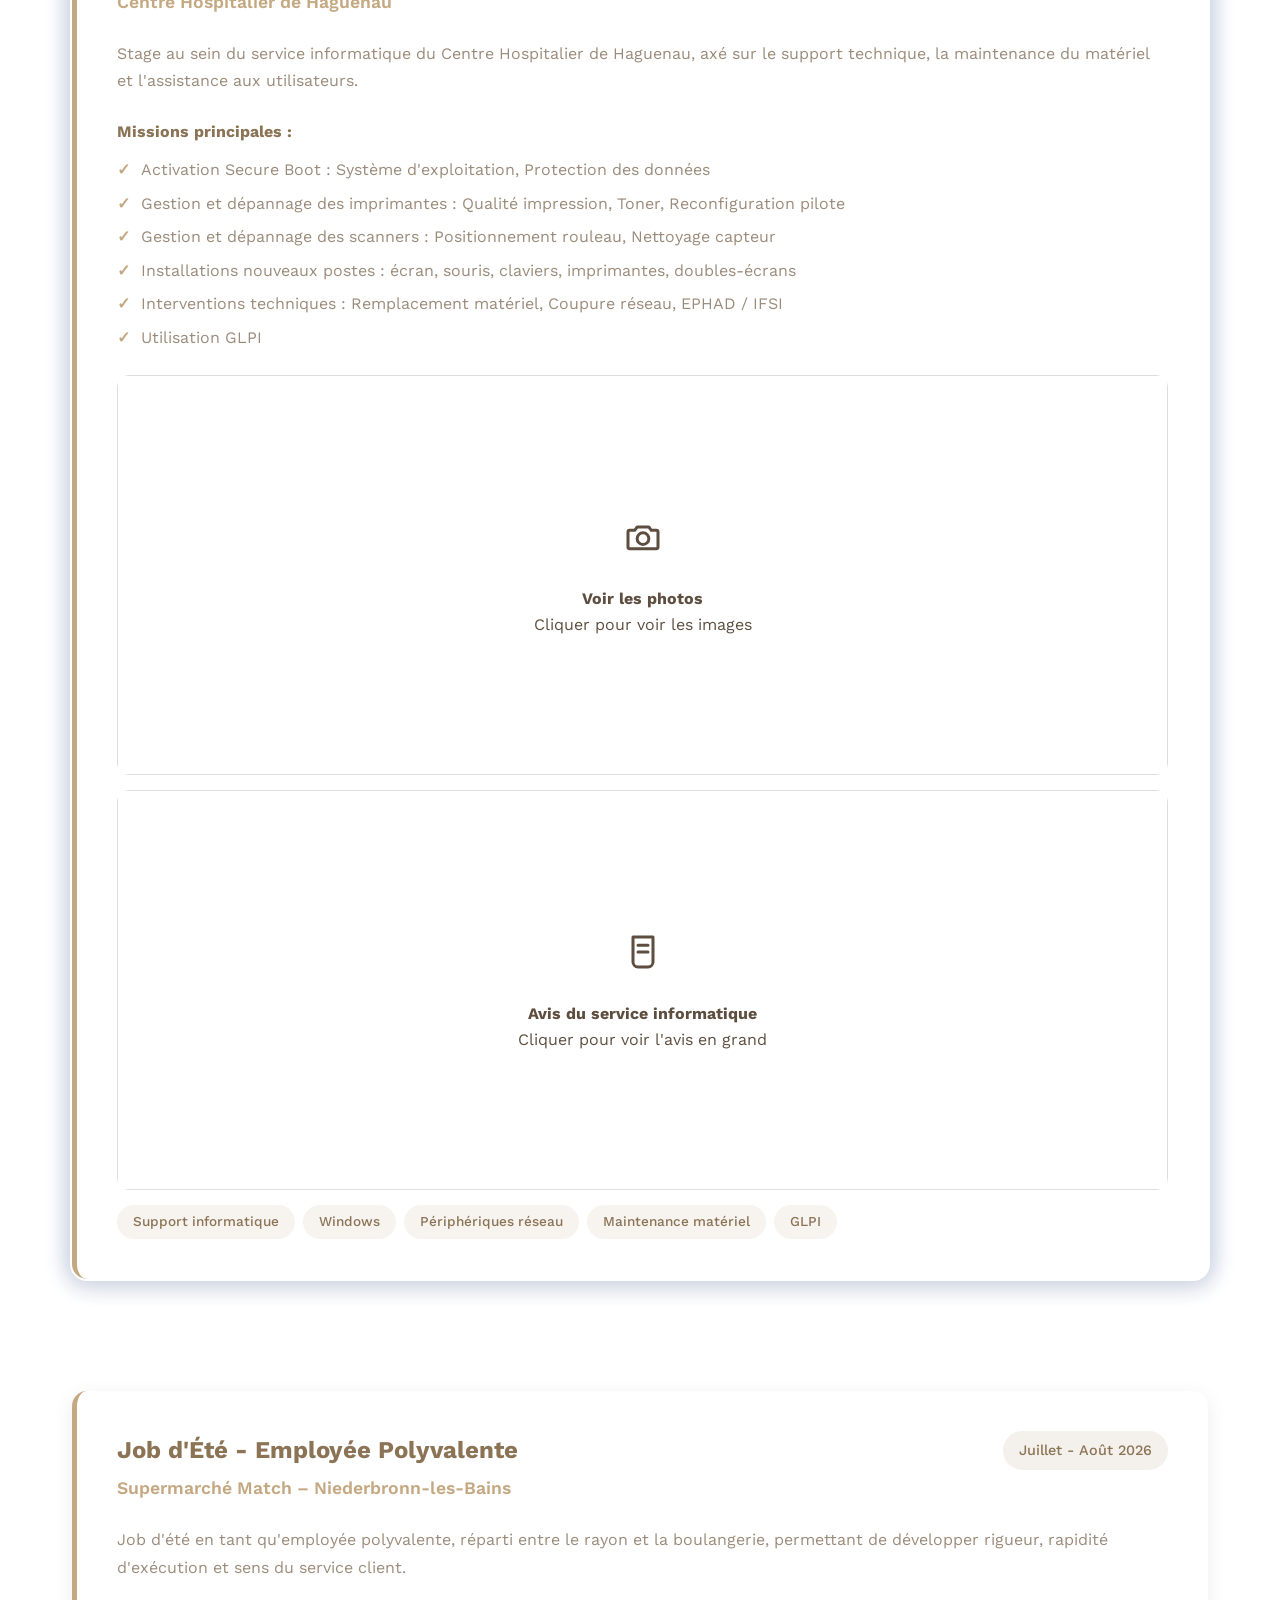
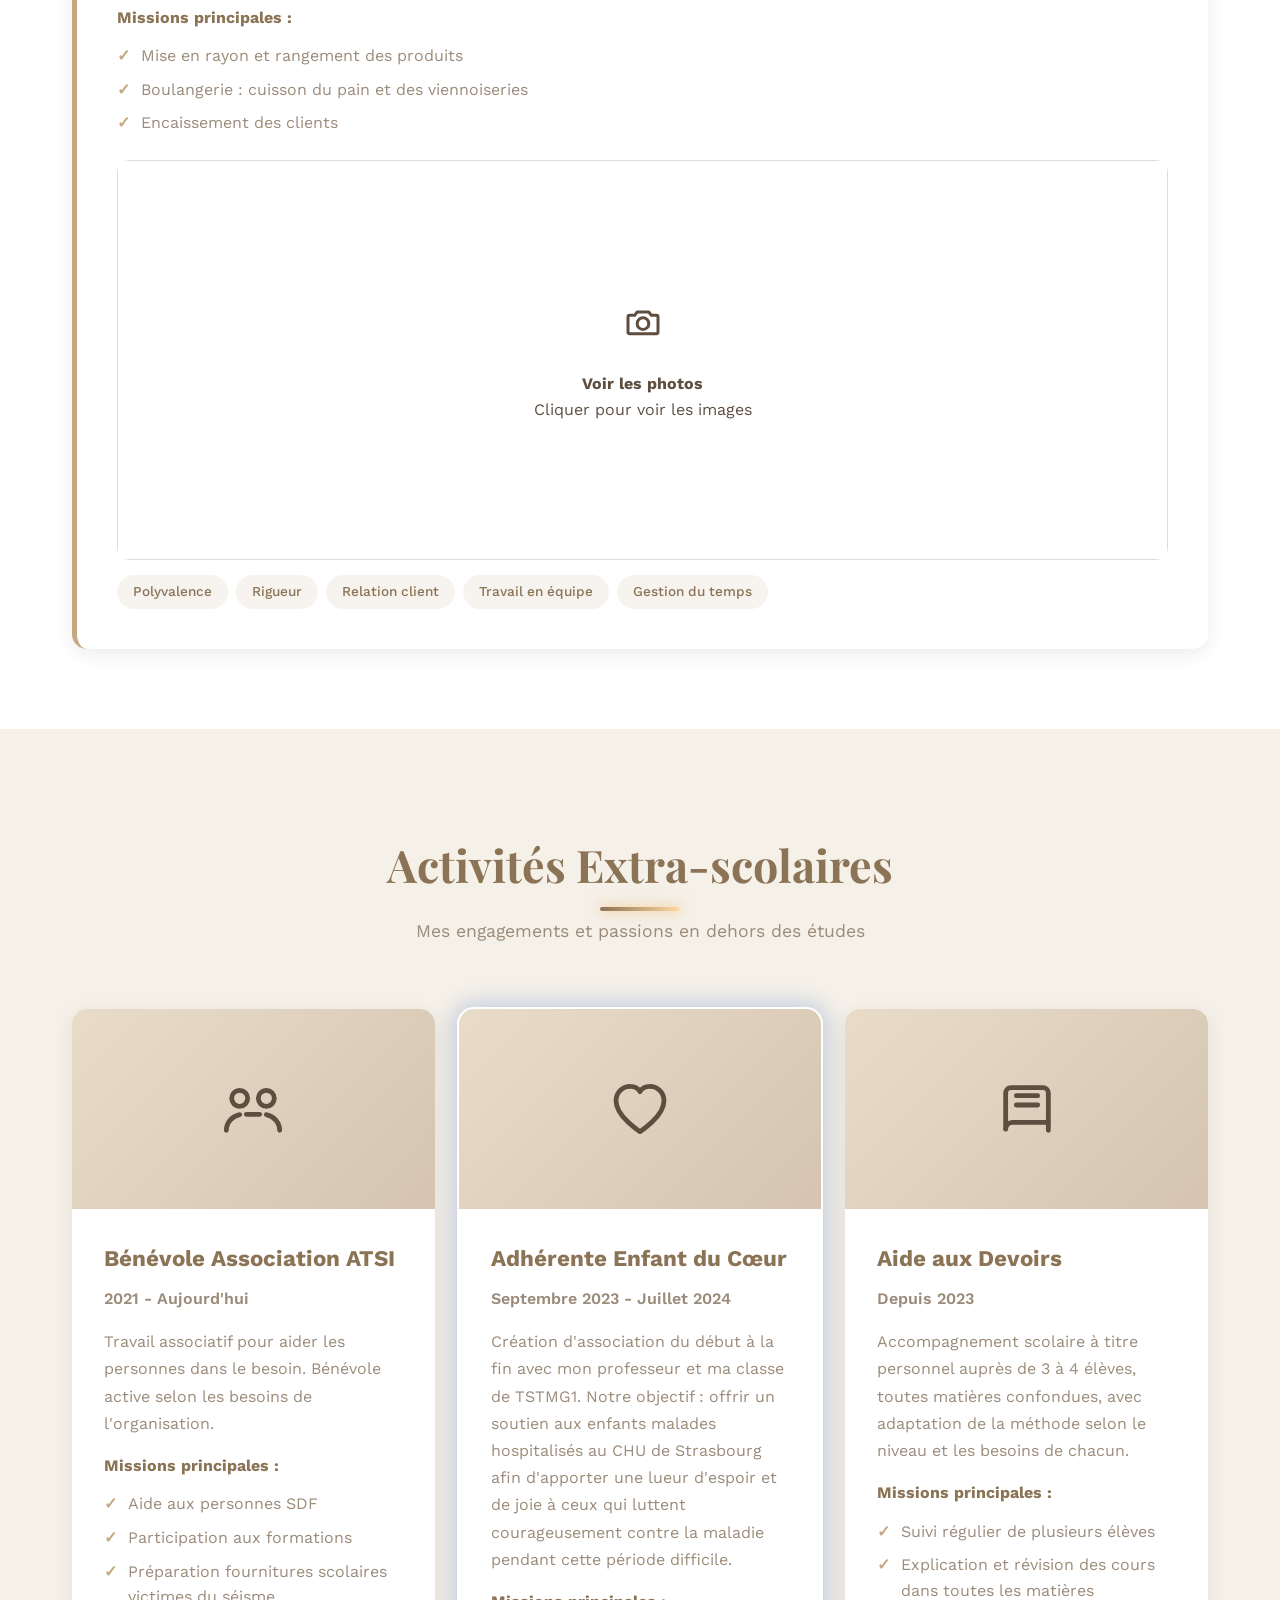
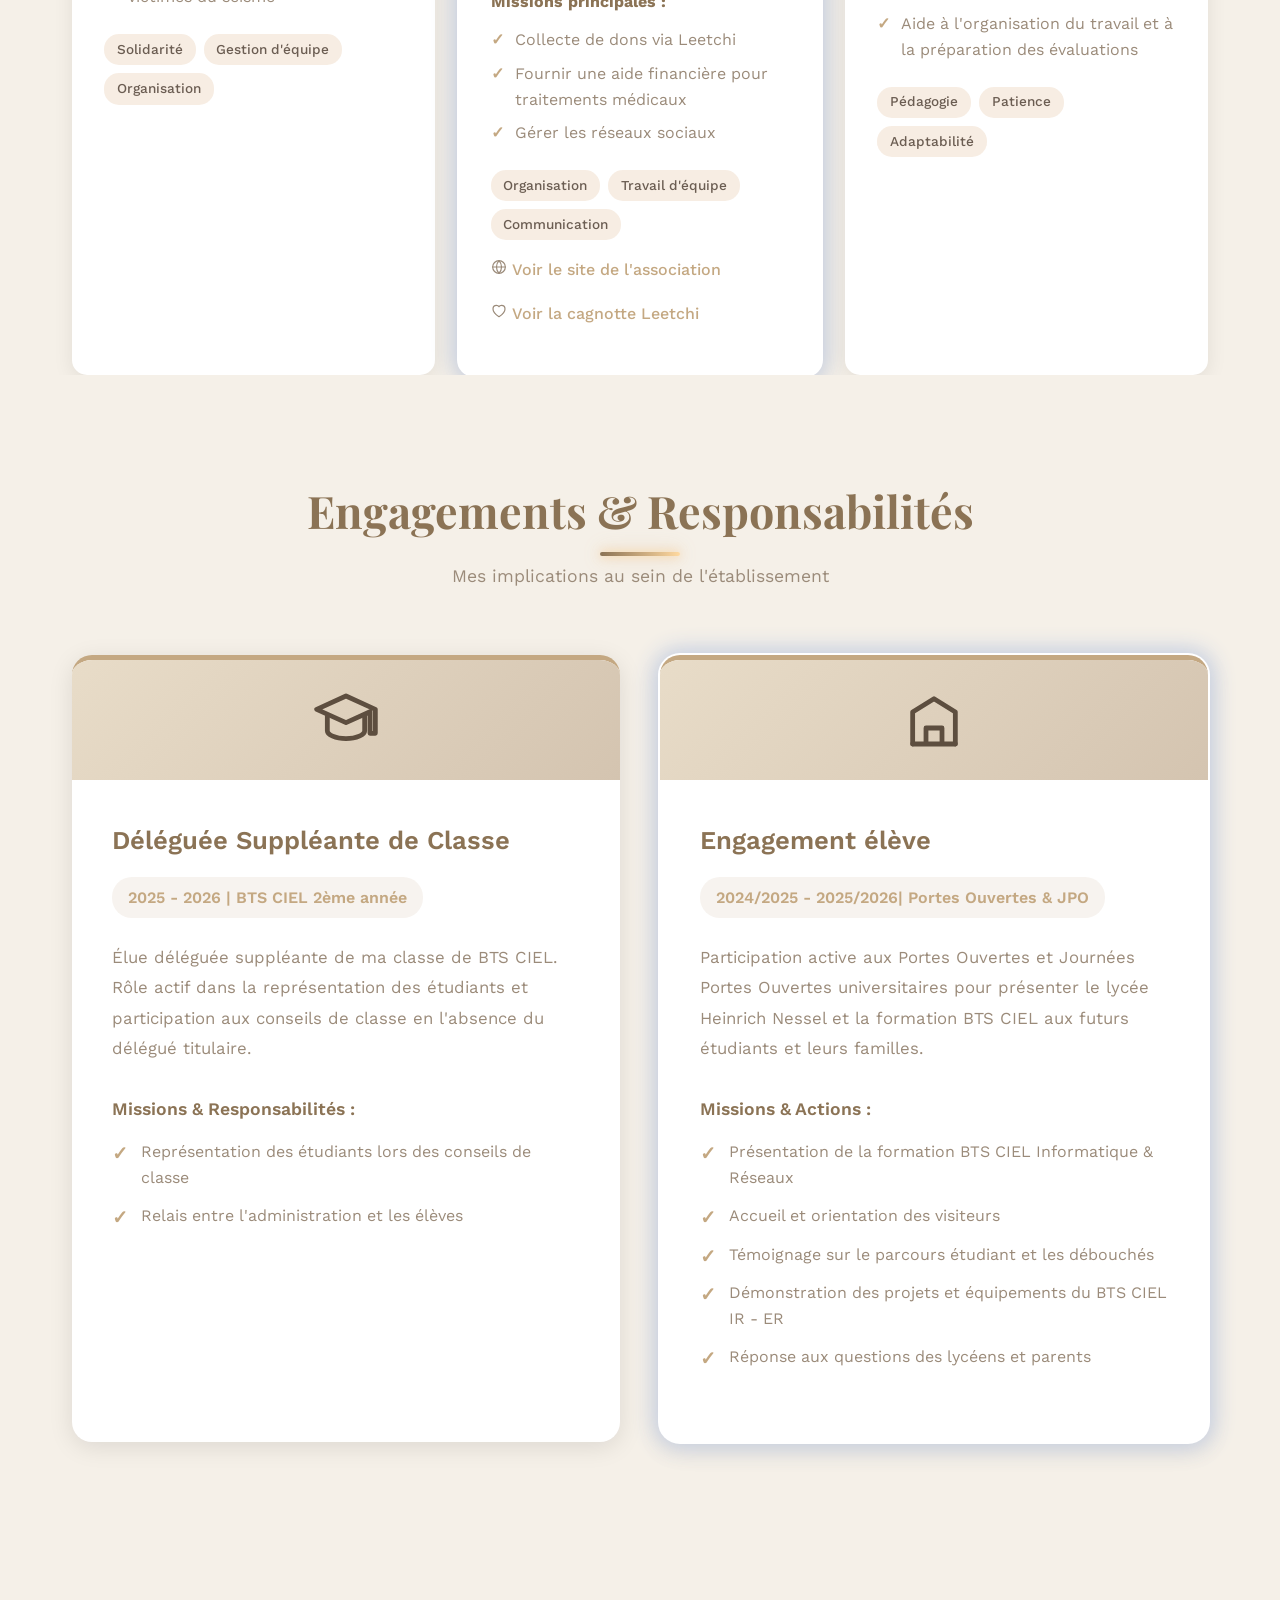
==== commit e9108da3: "Update index.html" ====
--- a/index.html
+++ b/index.html
@@ -1130,7 +1130,7 @@
             <h2>Mon Curriculum Vitae</h2>
             <p>Téléchargez mon CV en format PDF</p>
         </div>
-        <a href="cv_link_bet.pdf" target="_blank" download class="btn-download-cv">
+        <a href="CV_BetSN.pdf" target="_blank" download class="btn-download-cv">
             <svg class="icon-inline" viewBox="0 0 24 24" width="1em" height="1em" fill="none" stroke="currentColor" stroke-width="1.8" stroke-linecap="round" stroke-linejoin="round" ><path d="M7 3h7l4 4v14a1 1 0 0 1-1 1H7a1 1 0 0 1-1-1V4a1 1 0 0 1 1-1Z"/><path d="M14 3v4h4M9 12h6M9 16h6"/></svg> Télécharger mon CV (PDF)
         </a>
     </div>
--- a/style.css
+++ b/style.css
@@ -1,7 +1,3 @@
-/* ==========================================
-   EFFET BULLES + TRANSITION PENCHÉE
-   ========================================== */
-
 /* Bulles animées en fond */
 .bubbles-bg {
     position: fixed;
@@ -2851,3 +2847,109 @@
     background: var(--light);
     cursor: default;
 }
+/* ==========================================
+   PROJET : APPLICATION IA D'APPRENTISSAGE DE L'ANGLAIS
+   ========================================== */
+.projet-ia {
+    margin-top: 2rem;                     /* Espace avec la carte du dessus */
+}
+
+/* Deux colonnes : fonctionnalités / technique (une seule sur téléphone) */
+.projet-ia-grid {
+    display: grid;
+    grid-template-columns: repeat(auto-fit, minmax(260px, 1fr));
+    gap: 1.2rem;
+    margin-bottom: 1.2rem;
+    text-align: left;                     /* Les listes se lisent mieux alignées à gauche */
+}
+
+.projet-ia-block {
+    background: var(--light);
+    border-radius: 12px;
+    padding: 1.2rem 1.4rem;
+}
+
+.projet-ia-block h4,
+.projet-ia-next h4 {
+    color: var(--primary);
+    font-size: 1rem;
+    margin: 0 0 0.6rem;
+}
+
+.projet-ia-block h4:not(:first-child) {
+    margin-top: 1rem;                     /* Espace avant le titre "Sécurité" */
+}
+
+.projet-ia-block ul {
+    list-style: none;
+    padding-left: 0;
+    margin: 0;
+}
+
+.projet-ia-block li {
+    position: relative;
+    padding-left: 1.4rem;
+    margin-bottom: 0.5rem;
+    color: var(--text-light);
+    font-size: 0.92rem;
+    line-height: 1.55;
+}
+
+.projet-ia-block li::before {
+    content: '✓';                         /* Même coche que les sections Stages et Engagements */
+    position: absolute;
+    left: 0;
+    color: var(--secondary);
+    font-weight: bold;
+}
+
+.projet-ia-block code {
+    background: white;
+    padding: 0 0.3rem;
+    border-radius: 4px;
+    font-size: 0.85rem;
+}
+
+/* Encadré "Prochaines étapes" */
+.projet-ia-next {
+    background: white;
+    border-left: 4px solid var(--accent);
+    border-radius: 12px;
+    padding: 1rem 1.4rem;
+    margin-bottom: 1.5rem;
+    text-align: left;
+    box-shadow: 0 3px 12px rgba(0,0,0,0.05);
+}
+
+.projet-ia-next p {
+    margin: 0;
+    font-size: 0.92rem;
+}
+
+/* Liste dans l'encadré "Prochaines étapes" (même coche que les autres listes) */
+.projet-ia-next ul { list-style: none; padding-left: 0; margin: 0; }
+.projet-ia-next li { position: relative; padding-left: 1.4rem; margin-bottom: 0.5rem; color: var(--text-light); font-size: 0.92rem; line-height: 1.55; }
+.projet-ia-next li:last-child { margin-bottom: 0; }
+.projet-ia-next li::before { content: '→'; position: absolute; left: 0; color: var(--accent); font-weight: bold; }
+
+/* Liste "Sécurité à venir" : flèche dorée au lieu de la coche */
+.projet-ia-block ul.a-venir li::before { content: '→'; color: var(--accent); }
+
+/* ==========================================
+   FORMATION : CARTES QUI GLISSENT DE GAUCHE ET DE DROITE
+   (les classes sont ajoutées par script.js)
+   ========================================== */
+.timeline-content.slide-left,
+.timeline-content.slide-right {
+    opacity: 0;
+    transition: opacity 0.8s ease, transform 0.8s cubic-bezier(0.22, 1, 0.36, 1);
+}
+
+.timeline-content.slide-left  { transform: translateX(-120px); }  /* part de la gauche */
+.timeline-content.slide-right { transform: translateX(120px); }   /* part de la droite */
+
+/* Quand la carte arrive à l'écran : elle revient à sa place */
+.timeline-content.slide-in {
+    opacity: 1;
+    transform: translateX(0);
+}
